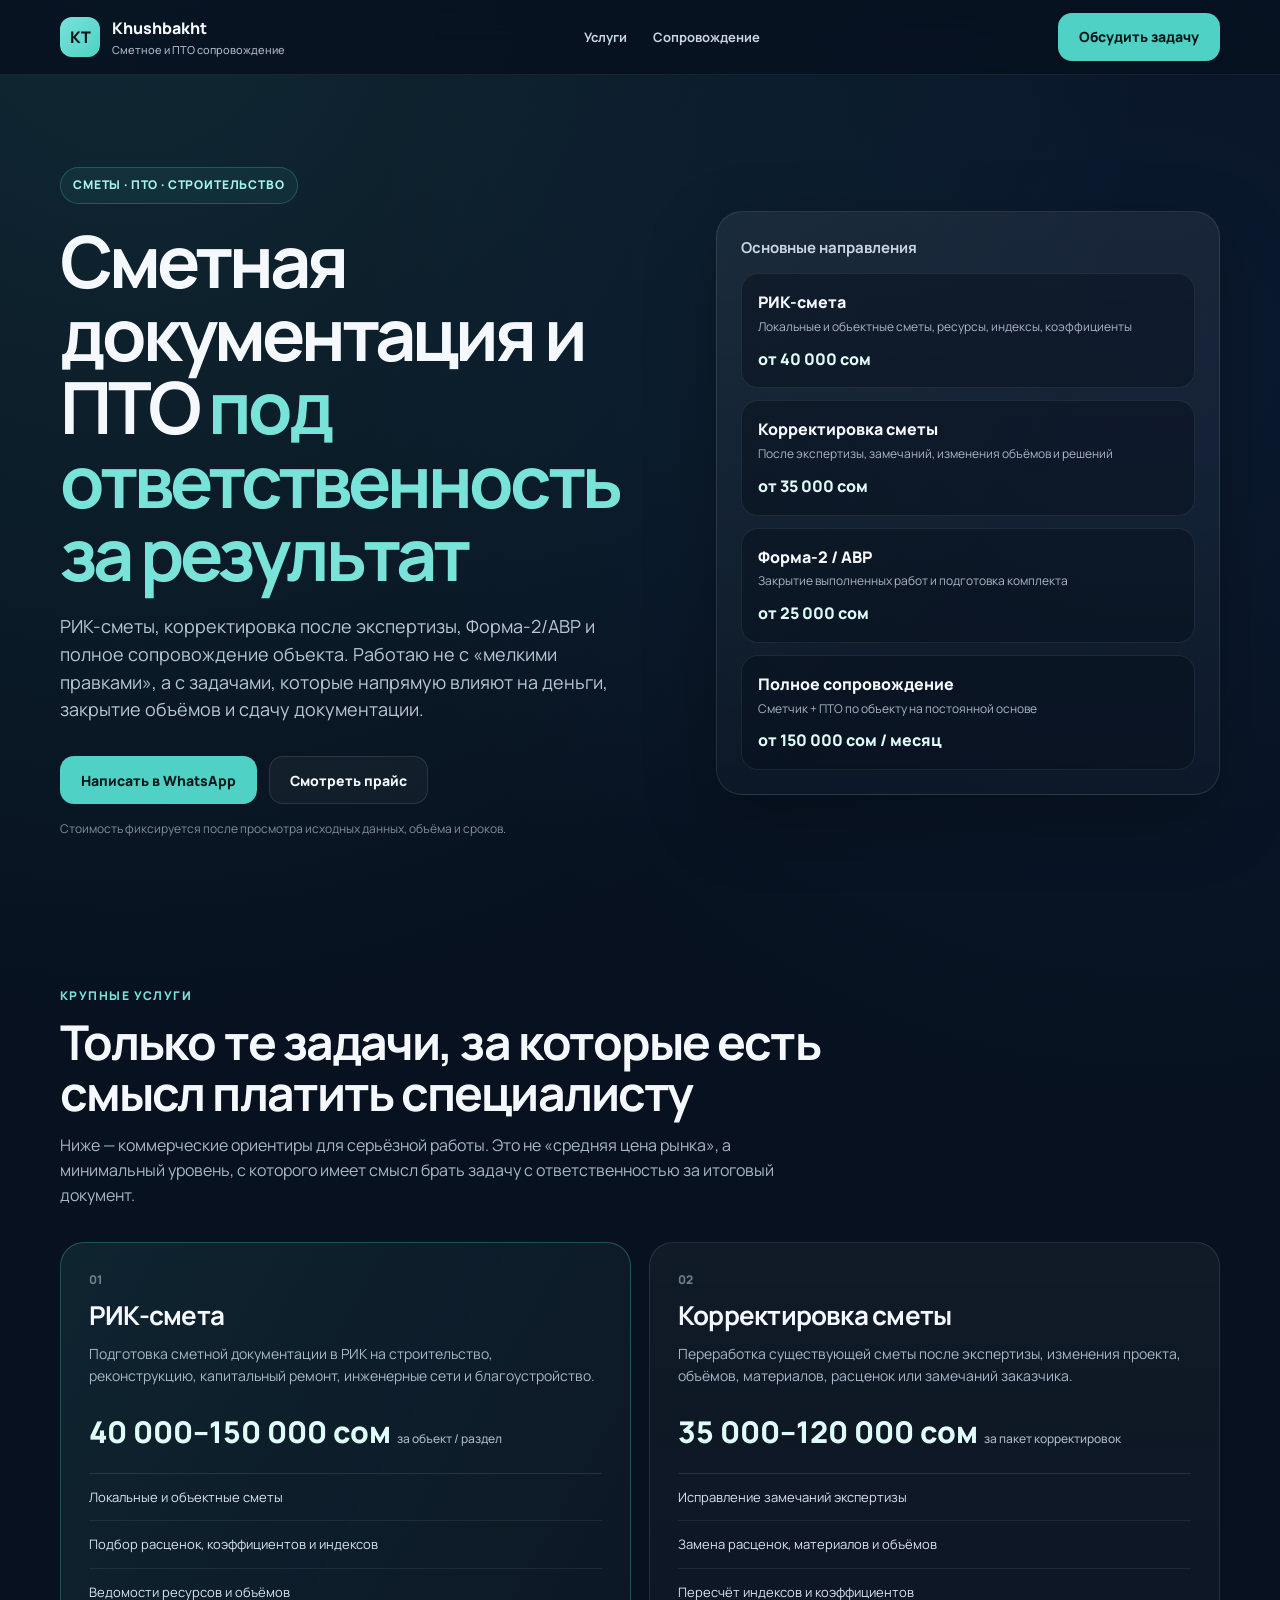
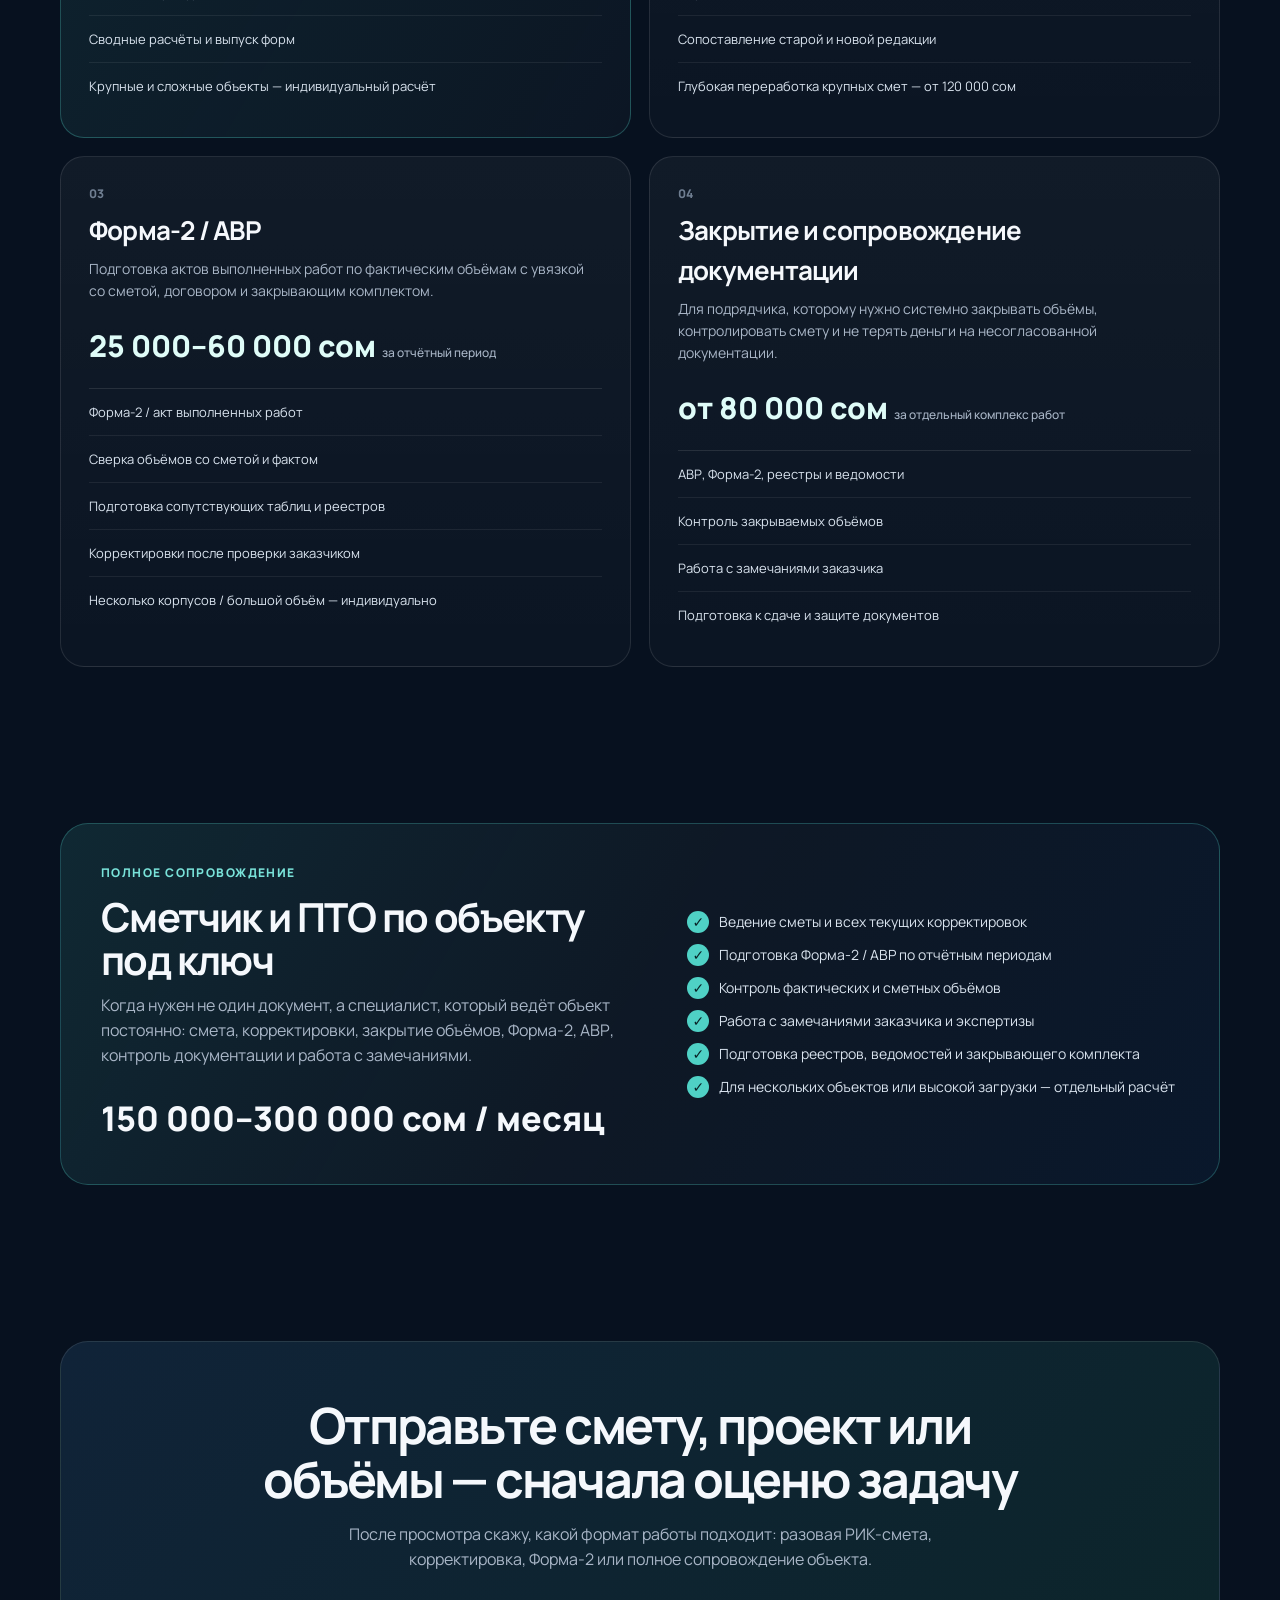
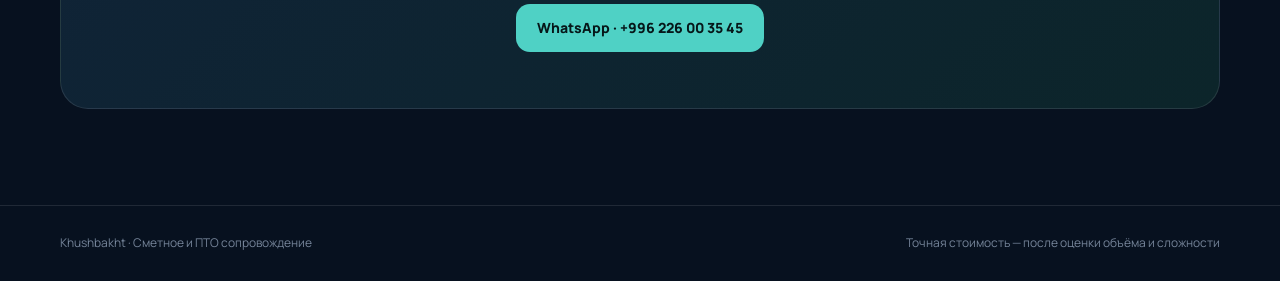
==== index.html @ 36d6209a "Refocus price list on major estimating services" ====
<!doctype html>
<html lang="ru">
<head>
  <meta charset="UTF-8">
  <meta name="viewport" content="width=device-width, initial-scale=1.0">
  <meta name="theme-color" content="#07111f">
  <meta name="description" content="Сметное и ПТО сопровождение: РИК-сметы, корректировка смет, Форма-2/АВР и полное сопровождение объектов.">
  <title>Khushbakht — сметное и ПТО сопровождение</title>
  <link rel="preconnect" href="https://fonts.googleapis.com">
  <link rel="preconnect" href="https://fonts.gstatic.com" crossorigin>
  <link href="https://fonts.googleapis.com/css2?family=Manrope:wght@400;500;600;700;800&display=swap" rel="stylesheet">
  <style>
    :root{--bg:#07111f;--surface:#0f1d2f;--line:rgba(255,255,255,.1);--text:#f5f8fc;--muted:#a9b6c7;--accent:#4fd1c5;--accent2:#79e2d9;--container:1160px}
    *{box-sizing:border-box;margin:0;padding:0}html{scroll-behavior:smooth}body{font-family:'Manrope',system-ui,sans-serif;background:radial-gradient(circle at 10% 0%,rgba(79,209,197,.12),transparent 28%),radial-gradient(circle at 90% 10%,rgba(59,130,246,.08),transparent 24%),var(--bg);color:var(--text);line-height:1.55}a{color:inherit;text-decoration:none}.container{width:min(calc(100% - 40px),var(--container));margin:auto}
    header{position:sticky;top:0;z-index:10;background:rgba(7,17,31,.82);backdrop-filter:blur(18px);border-bottom:1px solid rgba(255,255,255,.07)}nav{height:74px;display:flex;align-items:center;justify-content:space-between;gap:20px}.brand{display:flex;align-items:center;gap:12px;font-weight:800}.mark{width:40px;height:40px;border-radius:12px;display:grid;place-items:center;background:linear-gradient(135deg,var(--accent2),var(--accent));color:#061719;font-weight:800}.brand small{display:block;color:var(--muted);font-weight:500;font-size:11px}.links{display:flex;gap:26px;font-size:13px;color:#cbd5e1;font-weight:700}.btn{display:inline-flex;align-items:center;justify-content:center;min-height:48px;padding:0 20px;border-radius:14px;font-weight:800;font-size:14px;border:1px solid transparent;transition:.2s}.primary{background:var(--accent);color:#061719}.primary:hover{transform:translateY(-2px);background:var(--accent2)}.secondary{border-color:var(--line);background:rgba(255,255,255,.04)}
    .hero{padding:92px 0 70px}.hero-grid{display:grid;grid-template-columns:1.08fr .92fr;gap:64px;align-items:center}.eyebrow{display:inline-flex;padding:8px 12px;border-radius:999px;border:1px solid rgba(79,209,197,.25);background:rgba(79,209,197,.07);color:#a7f3ec;font-size:12px;font-weight:800;text-transform:uppercase;letter-spacing:.07em}.hero h1{font-size:clamp(43px,6vw,72px);line-height:1.02;letter-spacing:-.055em;margin:20px 0 22px}.hero h1 span{color:var(--accent2)}.hero p{font-size:18px;color:#b9c5d4;max-width:720px}.actions{display:flex;gap:12px;flex-wrap:wrap;margin-top:32px}.note{font-size:12px!important;color:#7f8ea1!important;margin-top:16px}.panel{padding:24px;border:1px solid var(--line);border-radius:26px;background:linear-gradient(180deg,rgba(255,255,255,.06),rgba(255,255,255,.02));box-shadow:0 24px 70px rgba(0,0,0,.26)}.panel h3{font-size:15px;color:#cbd5e1;margin-bottom:14px}.mini{display:grid;gap:12px}.mini-card{padding:16px;border-radius:17px;border:1px solid rgba(255,255,255,.08);background:rgba(5,13,24,.42)}.mini-title{font-weight:800}.mini-desc{font-size:12px;color:var(--muted);margin-top:3px}.mini-price{margin-top:10px;color:#dffcf8;font-weight:800}
    section{padding:78px 0}.kicker{color:var(--accent2);text-transform:uppercase;font-size:12px;font-weight:800;letter-spacing:.12em}.title{font-size:clamp(32px,4vw,48px);line-height:1.08;letter-spacing:-.04em;margin-top:10px;max-width:800px}.sub{color:var(--muted);max-width:760px;margin-top:14px}.grid{display:grid;grid-template-columns:repeat(2,1fr);gap:18px;margin-top:34px}.card{padding:28px;border:1px solid var(--line);border-radius:24px;background:linear-gradient(180deg,rgba(255,255,255,.045),rgba(255,255,255,.018))}.card .num{font-size:12px;color:#6f7e91;font-weight:800}.card h3{font-size:26px;letter-spacing:-.03em;margin-top:6px}.card>p{color:var(--muted);font-size:14px;margin-top:8px}.price{font-size:30px;font-weight:800;margin-top:22px;color:#dffcf8}.price small{font-size:12px;color:var(--muted);font-weight:500}.list{margin-top:18px;border-top:1px solid var(--line)}.row{padding:13px 0;border-bottom:1px solid rgba(255,255,255,.07);font-size:13px;color:#d9e3ee}.row:last-child{border-bottom:0}.highlight{border-color:rgba(79,209,197,.3);background:linear-gradient(120deg,rgba(79,209,197,.1),rgba(255,255,255,.025))}
    .support{padding:40px;border-radius:28px;border:1px solid rgba(79,209,197,.28);background:linear-gradient(120deg,rgba(79,209,197,.12),rgba(255,255,255,.03),rgba(59,130,246,.06));display:grid;grid-template-columns:1fr .9fr;gap:40px;align-items:center}.support h3{font-size:40px;line-height:1.08;letter-spacing:-.04em;margin:12px 0}.support p{color:var(--muted)}.support .big{font-size:34px;font-weight:800;margin-top:24px}.checks{display:grid;gap:11px}.check{display:flex;gap:10px;color:#d9e3ee;font-size:14px}.check b{color:#092326;background:var(--accent);width:22px;height:22px;border-radius:50%;display:grid;place-items:center;flex:0 0 22px}
    .cta{padding:78px 0 96px}.cta-box{text-align:center;padding:56px 28px;border-radius:28px;border:1px solid var(--line);background:linear-gradient(135deg,#102338,#0c252a)}.cta-box h2{font-size:clamp(34px,4vw,50px);line-height:1.08;letter-spacing:-.045em;max-width:820px;margin:auto}.cta-box p{color:var(--muted);max-width:640px;margin:16px auto 26px}.cta-box .actions{justify-content:center}footer{border-top:1px solid var(--line);padding:28px 0;color:#758499;font-size:12px}.footer{display:flex;justify-content:space-between;gap:20px}
    @media(max-width:900px){.links{display:none}.hero-grid,.support{grid-template-columns:1fr}.grid{grid-template-columns:1fr}.hero{padding-top:62px}}@media(max-width:640px){.container{width:min(calc(100% - 28px),var(--container))}.brand small{display:none}nav .btn{padding:0 13px;font-size:12px}.hero h1{font-size:42px}.hero p{font-size:16px}.actions .btn{width:100%}.card{padding:22px}.support{padding:26px 20px}.support h3{font-size:32px}.footer{flex-direction:column}}
  </style>
</head>
<body>
<header><div class="container"><nav><a class="brand" href="#top"><span class="mark">KT</span><span>Khushbakht<small>Сметное и ПТО сопровождение</small></span></a><div class="links"><a href="#services">Услуги</a><a href="#support">Сопровождение</a></div><a class="btn primary" href="https://wa.me/996226003545?text=Здравствуйте!%20Хочу%20обсудить%20сметную%20задачу." target="_blank">Обсудить задачу</a></nav></div></header>
<main id="top">
<section class="hero"><div class="container hero-grid"><div><span class="eyebrow">Сметы · ПТО · Строительство</span><h1>Сметная документация и ПТО <span>под ответственность за результат</span></h1><p>РИК-сметы, корректировка после экспертизы, Форма-2/АВР и полное сопровождение объекта. Работаю не с «мелкими правками», а с задачами, которые напрямую влияют на деньги, закрытие объёмов и сдачу документации.</p><div class="actions"><a class="btn primary" href="https://wa.me/996226003545?text=Здравствуйте!%20Хочу%20обсудить%20сметную%20задачу." target="_blank">Написать в WhatsApp</a><a class="btn secondary" href="#services">Смотреть прайс</a></div><p class="note">Стоимость фиксируется после просмотра исходных данных, объёма и сроков.</p></div><div class="panel"><h3>Основные направления</h3><div class="mini"><div class="mini-card"><div class="mini-title">РИК-смета</div><div class="mini-desc">Локальные и объектные сметы, ресурсы, индексы, коэффициенты</div><div class="mini-price">от 40 000 сом</div></div><div class="mini-card"><div class="mini-title">Корректировка сметы</div><div class="mini-desc">После экспертизы, замечаний, изменения объёмов и решений</div><div class="mini-price">от 35 000 сом</div></div><div class="mini-card"><div class="mini-title">Форма-2 / АВР</div><div class="mini-desc">Закрытие выполненных работ и подготовка комплекта</div><div class="mini-price">от 25 000 сом</div></div><div class="mini-card"><div class="mini-title">Полное сопровождение</div><div class="mini-desc">Сметчик + ПТО по объекту на постоянной основе</div><div class="mini-price">от 150 000 сом / месяц</div></div></div></div></div></section>
<section id="services"><div class="container"><div class="kicker">Крупные услуги</div><h2 class="title">Только те задачи, за которые есть смысл платить специалисту</h2><p class="sub">Ниже — коммерческие ориентиры для серьёзной работы. Это не «средняя цена рынка», а минимальный уровень, с которого имеет смысл брать задачу с ответственностью за итоговый документ.</p><div class="grid">
<article class="card highlight"><div class="num">01</div><h3>РИК-смета</h3><p>Подготовка сметной документации в РИК на строительство, реконструкцию, капитальный ремонт, инженерные сети и благоустройство.</p><div class="price">40 000–150 000 сом <small>за объект / раздел</small></div><div class="list"><div class="row">Локальные и объектные сметы</div><div class="row">Подбор расценок, коэффициентов и индексов</div><div class="row">Ведомости ресурсов и объёмов</div><div class="row">Сводные расчёты и выпуск форм</div><div class="row">Крупные и сложные объекты — индивидуальный расчёт</div></div></article>
<article class="card"><div class="num">02</div><h3>Корректировка сметы</h3><p>Переработка существующей сметы после экспертизы, изменения проекта, объёмов, материалов, расценок или замечаний заказчика.</p><div class="price">35 000–120 000 сом <small>за пакет корректировок</small></div><div class="list"><div class="row">Исправление замечаний экспертизы</div><div class="row">Замена расценок, материалов и объёмов</div><div class="row">Пересчёт индексов и коэффициентов</div><div class="row">Сопоставление старой и новой редакции</div><div class="row">Глубокая переработка крупных смет — от 120 000 сом</div></div></article>
<article class="card"><div class="num">03</div><h3>Форма-2 / АВР</h3><p>Подготовка актов выполненных работ по фактическим объёмам с увязкой со сметой, договором и закрывающим комплектом.</p><div class="price">25 000–60 000 сом <small>за отчётный период</small></div><div class="list"><div class="row">Форма-2 / акт выполненных работ</div><div class="row">Сверка объёмов со сметой и фактом</div><div class="row">Подготовка сопутствующих таблиц и реестров</div><div class="row">Корректировки после проверки заказчиком</div><div class="row">Несколько корпусов / большой объём — индивидуально</div></div></article>
<article class="card"><div class="num">04</div><h3>Закрытие и сопровождение документации</h3><p>Для подрядчика, которому нужно системно закрывать объёмы, контролировать смету и не терять деньги на несогласованной документации.</p><div class="price">от 80 000 сом <small>за отдельный комплекс работ</small></div><div class="list"><div class="row">АВР, Форма-2, реестры и ведомости</div><div class="row">Контроль закрываемых объёмов</div><div class="row">Работа с замечаниями заказчика</div><div class="row">Подготовка к сдаче и защите документов</div></div></article>
</div></div></section>
<section id="support"><div class="container"><div class="support"><div><div class="kicker">Полное сопровождение</div><h3>Сметчик и ПТО по объекту под ключ</h3><p>Когда нужен не один документ, а специалист, который ведёт объект постоянно: смета, корректировки, закрытие объёмов, Форма-2, АВР, контроль документации и работа с замечаниями.</p><div class="big">150 000–300 000 сом / месяц</div></div><div class="checks"><div class="check"><b>✓</b><span>Ведение сметы и всех текущих корректировок</span></div><div class="check"><b>✓</b><span>Подготовка Форма-2 / АВР по отчётным периодам</span></div><div class="check"><b>✓</b><span>Контроль фактических и сметных объёмов</span></div><div class="check"><b>✓</b><span>Работа с замечаниями заказчика и экспертизы</span></div><div class="check"><b>✓</b><span>Подготовка реестров, ведомостей и закрывающего комплекта</span></div><div class="check"><b>✓</b><span>Для нескольких объектов или высокой загрузки — отдельный расчёт</span></div></div></div></div></section>
<section class="cta"><div class="container"><div class="cta-box"><h2>Отправьте смету, проект или объёмы — сначала оценю задачу</h2><p>После просмотра скажу, какой формат работы подходит: разовая РИК-смета, корректировка, Форма-2 или полное сопровождение объекта.</p><div class="actions"><a class="btn primary" href="https://wa.me/996226003545?text=Здравствуйте!%20Хочу%20обсудить%20сметную%20задачу." target="_blank">WhatsApp · +996 226 00 35 45</a></div></div></div></section>
</main>
<footer><div class="container footer"><div>Khushbakht · Сметное и ПТО сопровождение</div><div>Точная стоимость — после оценки объёма и сложности</div></div></footer>
</body>
</html>
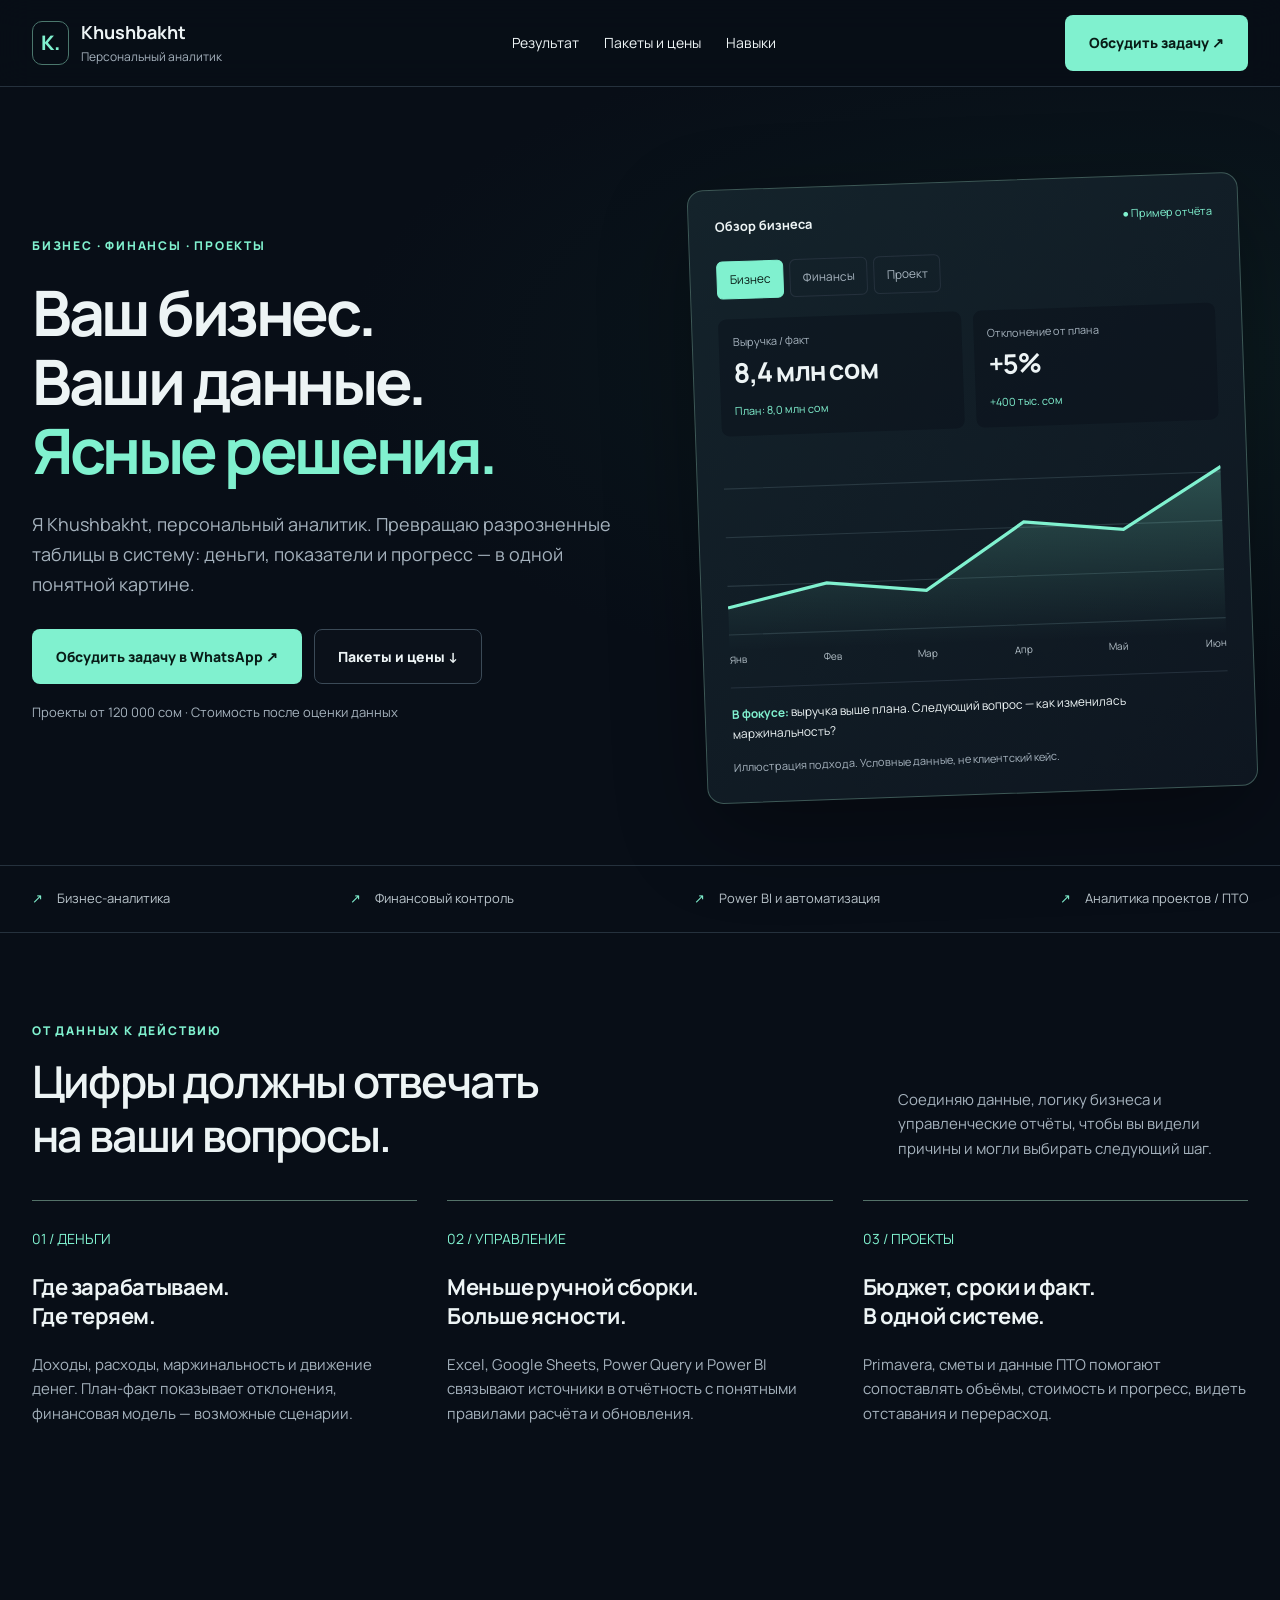
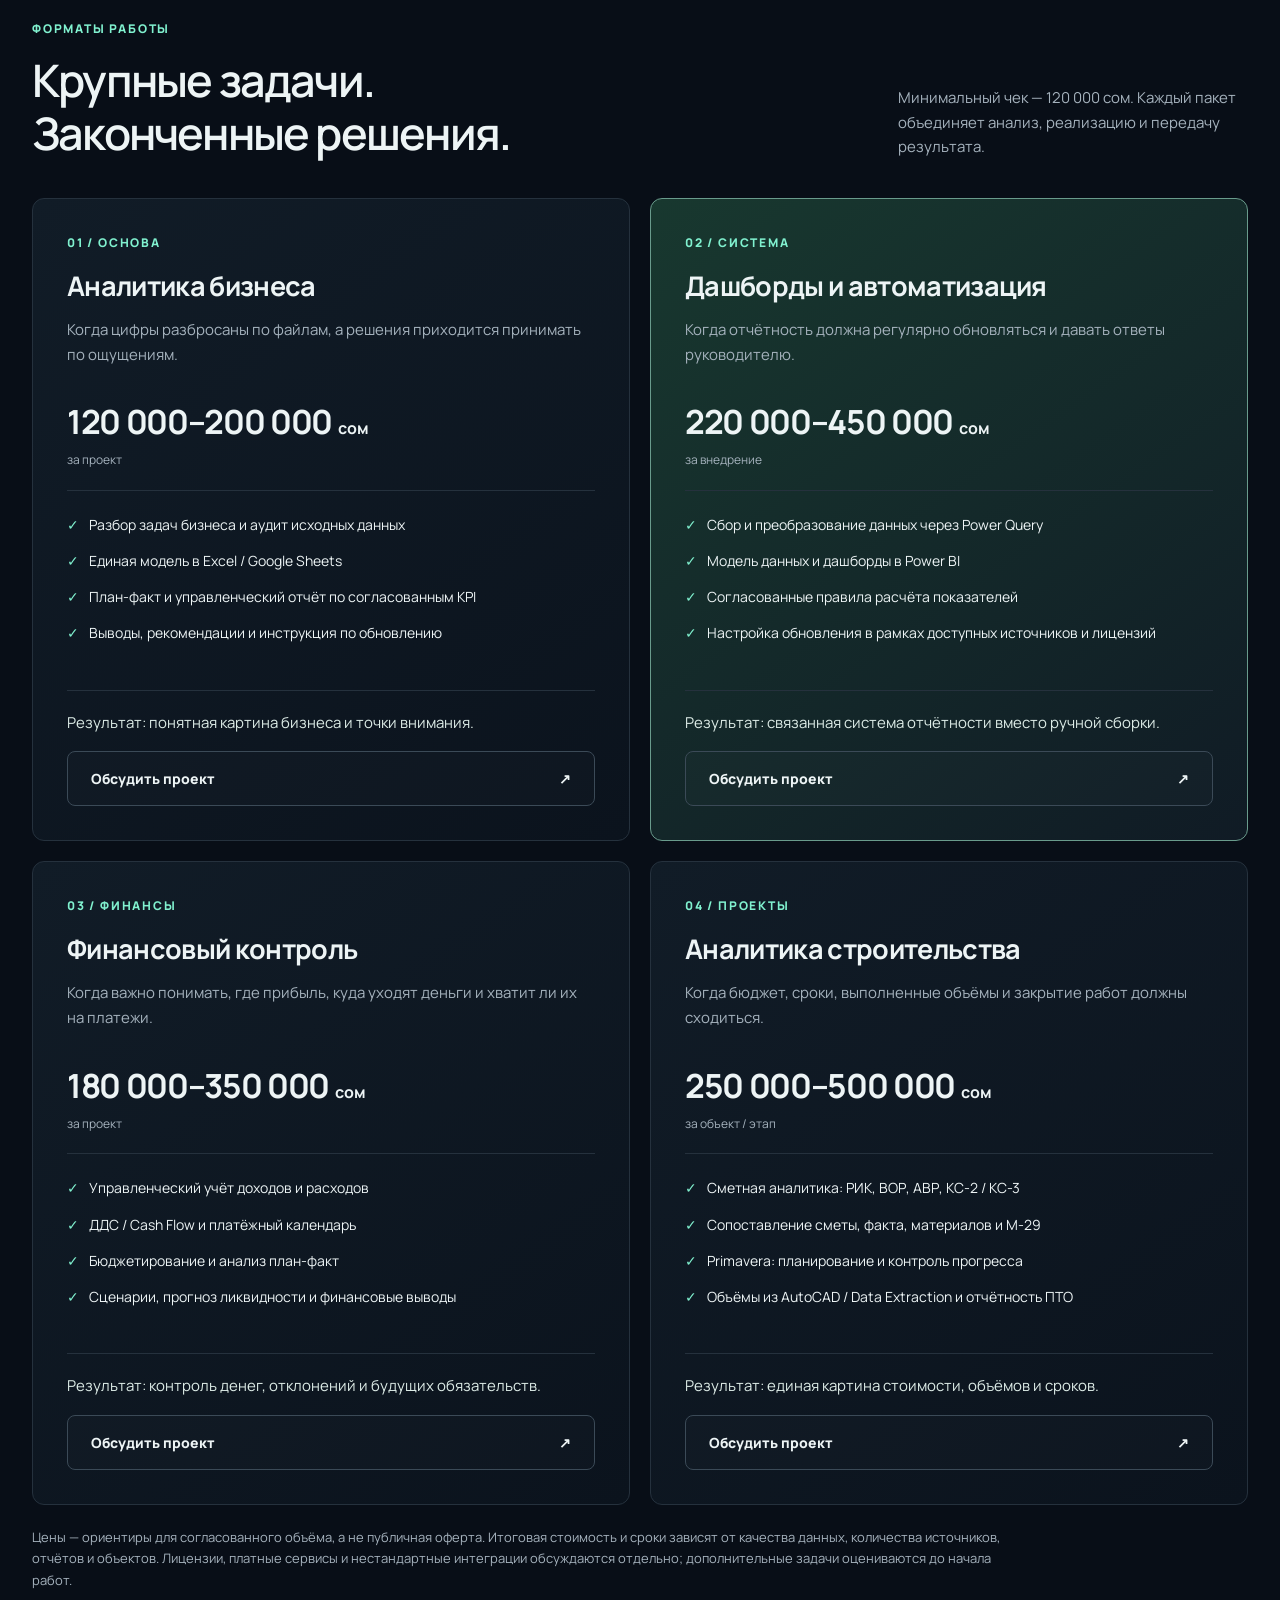
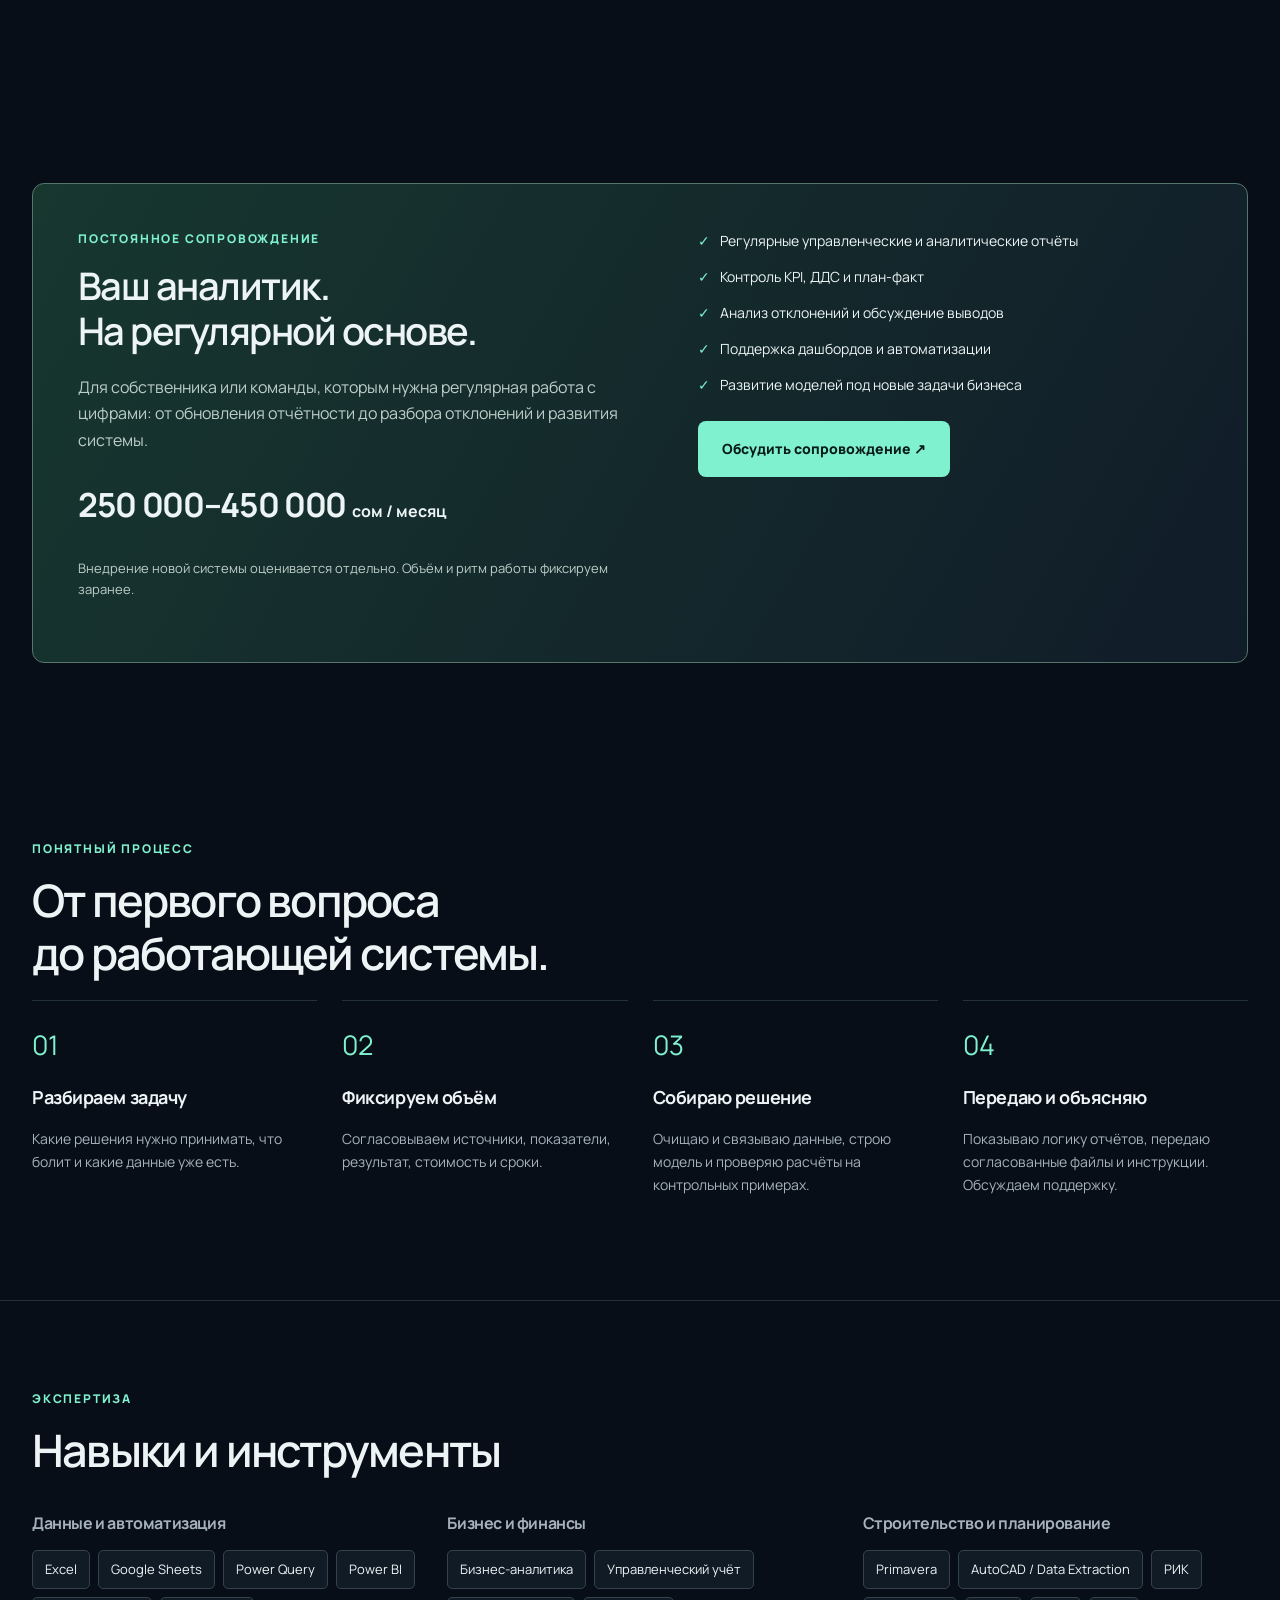
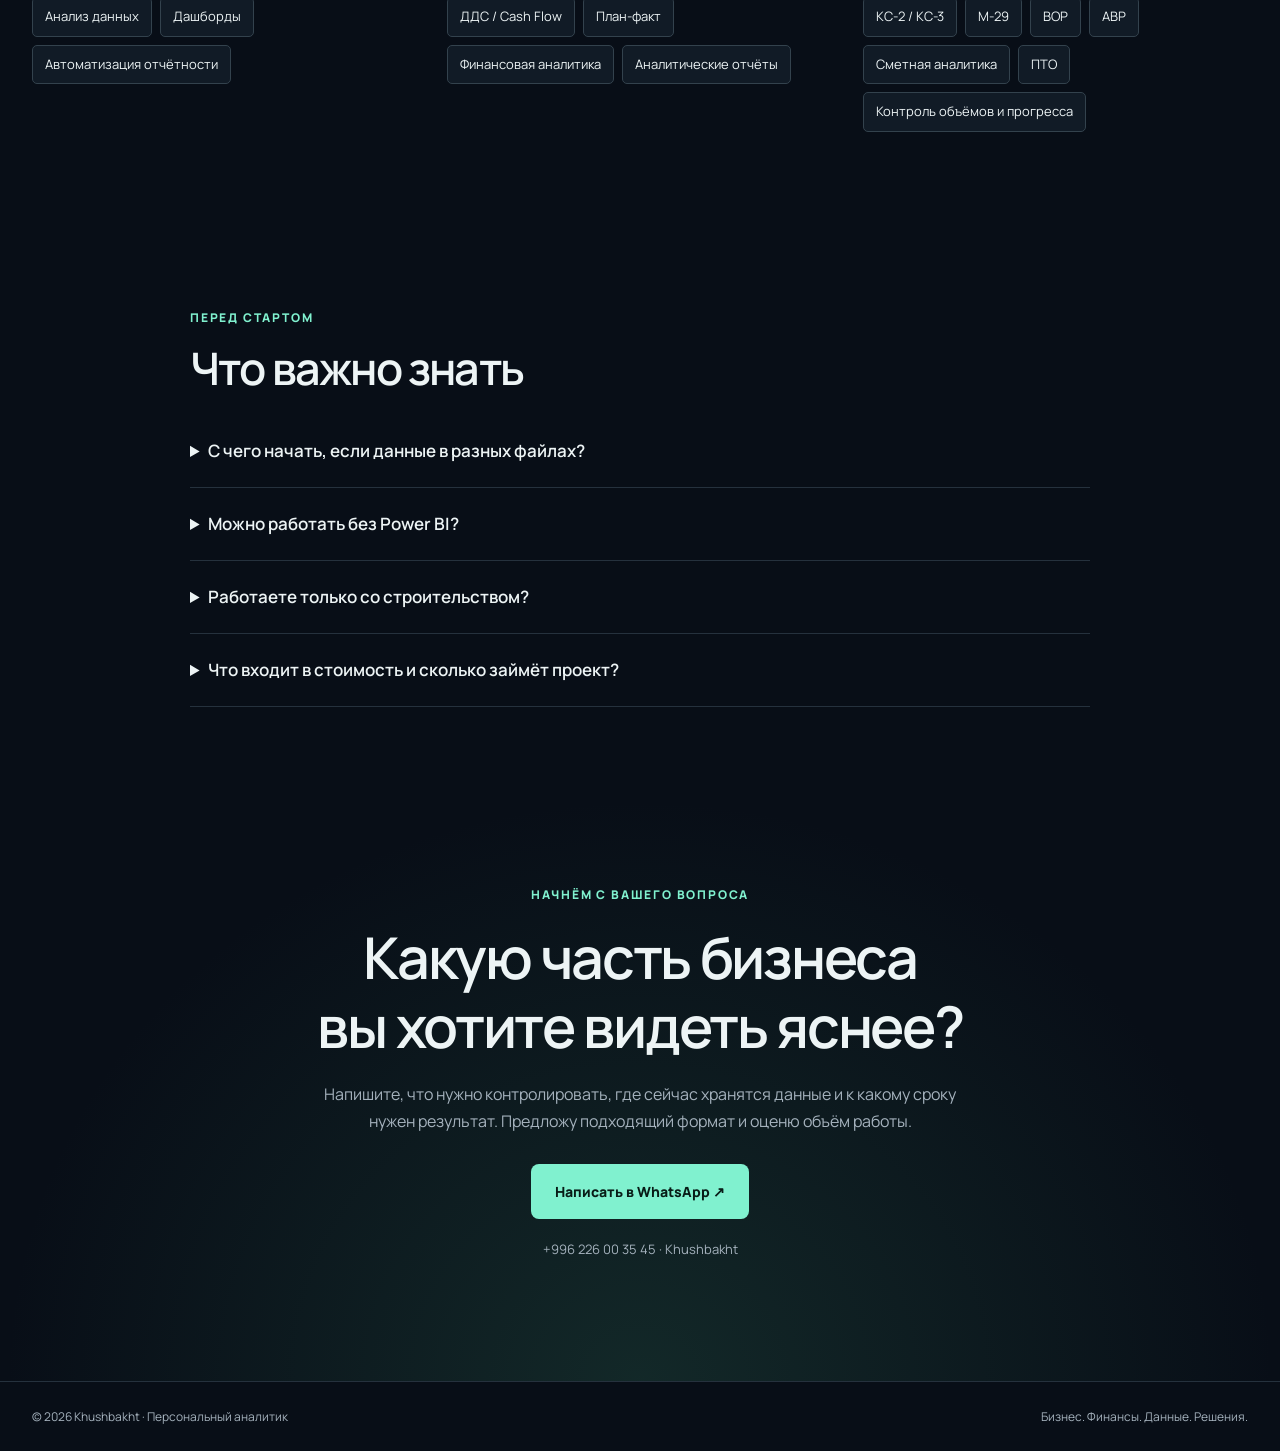
==== commit 6f3a1be4: "Reposition site as premium personal analytics services" ====
--- a/index.html
+++ b/index.html
@@ -1,38 +1,49 @@
 <!doctype html>
 <html lang="ru">
 <head>
-  <meta charset="UTF-8">
-  <meta name="viewport" content="width=device-width, initial-scale=1.0">
-  <meta name="theme-color" content="#07111f">
-  <meta name="description" content="Сметное и ПТО сопровождение: РИК-сметы, корректировка смет, Форма-2/АВР и полное сопровождение объектов.">
-  <title>Khushbakht — сметное и ПТО сопровождение</title>
-  <link rel="preconnect" href="https://fonts.googleapis.com">
-  <link rel="preconnect" href="https://fonts.gstatic.com" crossorigin>
-  <link href="https://fonts.googleapis.com/css2?family=Manrope:wght@400;500;600;700;800&display=swap" rel="stylesheet">
-  <style>
-    :root{--bg:#07111f;--surface:#0f1d2f;--line:rgba(255,255,255,.1);--text:#f5f8fc;--muted:#a9b6c7;--accent:#4fd1c5;--accent2:#79e2d9;--container:1160px}
-    *{box-sizing:border-box;margin:0;padding:0}html{scroll-behavior:smooth}body{font-family:'Manrope',system-ui,sans-serif;background:radial-gradient(circle at 10% 0%,rgba(79,209,197,.12),transparent 28%),radial-gradient(circle at 90% 10%,rgba(59,130,246,.08),transparent 24%),var(--bg);color:var(--text);line-height:1.55}a{color:inherit;text-decoration:none}.container{width:min(calc(100% - 40px),var(--container));margin:auto}
-    header{position:sticky;top:0;z-index:10;background:rgba(7,17,31,.82);backdrop-filter:blur(18px);border-bottom:1px solid rgba(255,255,255,.07)}nav{height:74px;display:flex;align-items:center;justify-content:space-between;gap:20px}.brand{display:flex;align-items:center;gap:12px;font-weight:800}.mark{width:40px;height:40px;border-radius:12px;display:grid;place-items:center;background:linear-gradient(135deg,var(--accent2),var(--accent));color:#061719;font-weight:800}.brand small{display:block;color:var(--muted);font-weight:500;font-size:11px}.links{display:flex;gap:26px;font-size:13px;color:#cbd5e1;font-weight:700}.btn{display:inline-flex;align-items:center;justify-content:center;min-height:48px;padding:0 20px;border-radius:14px;font-weight:800;font-size:14px;border:1px solid transparent;transition:.2s}.primary{background:var(--accent);color:#061719}.primary:hover{transform:translateY(-2px);background:var(--accent2)}.secondary{border-color:var(--line);background:rgba(255,255,255,.04)}
-    .hero{padding:92px 0 70px}.hero-grid{display:grid;grid-template-columns:1.08fr .92fr;gap:64px;align-items:center}.eyebrow{display:inline-flex;padding:8px 12px;border-radius:999px;border:1px solid rgba(79,209,197,.25);background:rgba(79,209,197,.07);color:#a7f3ec;font-size:12px;font-weight:800;text-transform:uppercase;letter-spacing:.07em}.hero h1{font-size:clamp(43px,6vw,72px);line-height:1.02;letter-spacing:-.055em;margin:20px 0 22px}.hero h1 span{color:var(--accent2)}.hero p{font-size:18px;color:#b9c5d4;max-width:720px}.actions{display:flex;gap:12px;flex-wrap:wrap;margin-top:32px}.note{font-size:12px!important;color:#7f8ea1!important;margin-top:16px}.panel{padding:24px;border:1px solid var(--line);border-radius:26px;background:linear-gradient(180deg,rgba(255,255,255,.06),rgba(255,255,255,.02));box-shadow:0 24px 70px rgba(0,0,0,.26)}.panel h3{font-size:15px;color:#cbd5e1;margin-bottom:14px}.mini{display:grid;gap:12px}.mini-card{padding:16px;border-radius:17px;border:1px solid rgba(255,255,255,.08);background:rgba(5,13,24,.42)}.mini-title{font-weight:800}.mini-desc{font-size:12px;color:var(--muted);margin-top:3px}.mini-price{margin-top:10px;color:#dffcf8;font-weight:800}
-    section{padding:78px 0}.kicker{color:var(--accent2);text-transform:uppercase;font-size:12px;font-weight:800;letter-spacing:.12em}.title{font-size:clamp(32px,4vw,48px);line-height:1.08;letter-spacing:-.04em;margin-top:10px;max-width:800px}.sub{color:var(--muted);max-width:760px;margin-top:14px}.grid{display:grid;grid-template-columns:repeat(2,1fr);gap:18px;margin-top:34px}.card{padding:28px;border:1px solid var(--line);border-radius:24px;background:linear-gradient(180deg,rgba(255,255,255,.045),rgba(255,255,255,.018))}.card .num{font-size:12px;color:#6f7e91;font-weight:800}.card h3{font-size:26px;letter-spacing:-.03em;margin-top:6px}.card>p{color:var(--muted);font-size:14px;margin-top:8px}.price{font-size:30px;font-weight:800;margin-top:22px;color:#dffcf8}.price small{font-size:12px;color:var(--muted);font-weight:500}.list{margin-top:18px;border-top:1px solid var(--line)}.row{padding:13px 0;border-bottom:1px solid rgba(255,255,255,.07);font-size:13px;color:#d9e3ee}.row:last-child{border-bottom:0}.highlight{border-color:rgba(79,209,197,.3);background:linear-gradient(120deg,rgba(79,209,197,.1),rgba(255,255,255,.025))}
-    .support{padding:40px;border-radius:28px;border:1px solid rgba(79,209,197,.28);background:linear-gradient(120deg,rgba(79,209,197,.12),rgba(255,255,255,.03),rgba(59,130,246,.06));display:grid;grid-template-columns:1fr .9fr;gap:40px;align-items:center}.support h3{font-size:40px;line-height:1.08;letter-spacing:-.04em;margin:12px 0}.support p{color:var(--muted)}.support .big{font-size:34px;font-weight:800;margin-top:24px}.checks{display:grid;gap:11px}.check{display:flex;gap:10px;color:#d9e3ee;font-size:14px}.check b{color:#092326;background:var(--accent);width:22px;height:22px;border-radius:50%;display:grid;place-items:center;flex:0 0 22px}
-    .cta{padding:78px 0 96px}.cta-box{text-align:center;padding:56px 28px;border-radius:28px;border:1px solid var(--line);background:linear-gradient(135deg,#102338,#0c252a)}.cta-box h2{font-size:clamp(34px,4vw,50px);line-height:1.08;letter-spacing:-.045em;max-width:820px;margin:auto}.cta-box p{color:var(--muted);max-width:640px;margin:16px auto 26px}.cta-box .actions{justify-content:center}footer{border-top:1px solid var(--line);padding:28px 0;color:#758499;font-size:12px}.footer{display:flex;justify-content:space-between;gap:20px}
-    @media(max-width:900px){.links{display:none}.hero-grid,.support{grid-template-columns:1fr}.grid{grid-template-columns:1fr}.hero{padding-top:62px}}@media(max-width:640px){.container{width:min(calc(100% - 28px),var(--container))}.brand small{display:none}nav .btn{padding:0 13px;font-size:12px}.hero h1{font-size:42px}.hero p{font-size:16px}.actions .btn{width:100%}.card{padding:22px}.support{padding:26px 20px}.support h3{font-size:32px}.footer{flex-direction:column}}
-  </style>
+<meta charset="utf-8"><meta name="viewport" content="width=device-width,initial-scale=1">
+<title>Khushbakht — персональный аналитик для бизнеса</title>
+<meta name="description" content="Бизнес-аналитика, Power BI, Excel, финансовый контроль и автоматизация отчётности. Персональный аналитик для бизнеса и строительных проектов. Проекты от 120 000 сом.">
+<meta name="theme-color" content="#080e17"><link rel="canonical" href="https://kushbakht.github.io/Price-list/">
+<meta property="og:type" content="website"><meta property="og:locale" content="ru_RU"><meta property="og:site_name" content="Khushbakht — персональный аналитик">
+<meta property="og:title" content="Khushbakht — персональный аналитик"><meta property="og:description" content="Бизнес, финансы и проекты — в понятных цифрах. Power BI, Excel, дашборды и автоматизация. Проекты от 120 000 сом.">
+<meta property="og:url" content="https://kushbakht.github.io/Price-list/"><meta property="og:image" content="https://kushbakht.github.io/Price-list/og-analyst.png"><meta property="og:image:type" content="image/png"><meta property="og:image:width" content="1734"><meta property="og:image:height" content="907"><meta property="og:image:alt" content="Khushbakht — персональный аналитик. Бизнес, финансы, данные.">
+<meta name="twitter:card" content="summary_large_image"><meta name="twitter:title" content="Khushbakht — персональный аналитик"><meta name="twitter:description" content="Бизнес-аналитика, финансовый контроль, Power BI и автоматизация отчётности. Проекты от 120 000 сом."><meta name="twitter:image" content="https://kushbakht.github.io/Price-list/og-analyst.png"><meta name="twitter:image:alt" content="Khushbakht — персональный аналитик">
+<link rel="icon" href="favicon.svg" type="image/svg+xml">
+<link rel="preconnect" href="https://fonts.googleapis.com"><link rel="preconnect" href="https://fonts.gstatic.com" crossorigin><link href="https://fonts.googleapis.com/css2?family=Manrope:wght@400;500;600;700;800&display=swap" rel="stylesheet">
+<style>
+:root{--bg:#080e17;--panel:#101a25;--text:#edf4f5;--muted:#a5b2bd;--mint:#80f1cf;--line:#25313d}
+*{box-sizing:border-box}html{scroll-behavior:smooth;scroll-padding-top:100px}body{margin:0;background:var(--bg);color:var(--text);font-family:Manrope,Arial,sans-serif;line-height:1.65}a{color:inherit;text-decoration:none}button{font:inherit}a,button{-webkit-tap-highlight-color:transparent}a:focus-visible,button:focus-visible,summary:focus-visible{outline:3px solid var(--mint);outline-offset:5px}::selection{background:var(--mint);color:var(--bg)}.wrap{width:min(1240px,calc(100% - 64px));margin:auto}.skip{position:fixed;top:-80px;left:20px;z-index:100;background:var(--mint);color:var(--bg);padding:12px}.skip:focus{top:12px}
+header{border-bottom:1px solid var(--line);background:#080e17ed;position:sticky;top:0;z-index:20;backdrop-filter:blur(16px)}nav{display:flex;align-items:center;justify-content:space-between;gap:24px;min-height:86px}.brand{display:flex;align-items:center;gap:12px;line-height:1.3}.mark{color:var(--mint);border:1px solid #4b776d;border-radius:10px;padding:8px;font-size:20px;font-weight:800}.brand strong{font-size:18px}.brand small{display:block;color:var(--muted);font-size:12px;margin-top:5px}.navlinks{display:flex;gap:25px;font-size:14px}.navlinks a:hover{color:var(--mint)}.button{display:inline-flex;align-items:center;justify-content:center;gap:24px;padding:15px 23px;min-height:52px;border:1px solid transparent;border-radius:8px;font-size:14px;font-weight:800;transition:background .2s,transform .2s}.button:hover{transform:translateY(-2px)}.solid{background:var(--mint);color:#081c17}.solid:hover{background:#adffe5}.outline{border-color:#3b4a57;background:#ffffff03}.outline:hover{background:#ffffff0b}.eyebrow{font-size:12px;font-weight:800;letter-spacing:.15em;color:var(--mint);text-transform:uppercase}.hero{padding:94px 0 70px;background:radial-gradient(ellipse at 90% 35%,#1643383d,transparent 50%)}.hero-grid{display:grid;grid-template-columns:1.1fr 1fr;gap:58px;align-items:center}h1{font-size:clamp(42px,4.9vw,68px);line-height:1.1;letter-spacing:-.055em;margin:22px 0 25px;font-weight:700}h1 em{font-style:normal;color:var(--mint)}.lead{color:var(--muted);font-size:18px;max-width:600px}.actions{display:flex;flex-wrap:wrap;gap:12px;margin-top:30px}.fine{font-size:13px;color:var(--muted)}.hero .fine{margin-top:18px}.dashboard{background:linear-gradient(145deg,#14232b,#0e1620);border:1px solid #3d5856;border-radius:16px;padding:26px;box-shadow:0 30px 90px #0005;transform:rotate(-2deg)}.dashhead{display:flex;justify-content:space-between;gap:10px;font-size:13px;align-items:center}.live{color:var(--mint);font-size:11px}.dash-tabs{display:flex;gap:6px;margin:24px 0 20px}.dash-tabs button{cursor:pointer;border:1px solid var(--line);background:transparent;color:var(--muted);border-radius:6px;padding:8px 12px;font-size:12px}.dash-tabs button[aria-pressed=true]{color:#092019;background:var(--mint);border-color:var(--mint)}.metrics{display:grid;grid-template-columns:1fr 1fr;gap:12px}.metric{background:#080e1766;padding:14px;border-radius:8px}.metric small{display:block;color:var(--muted);font-size:11px}.metric strong{display:block;font-size:27px;letter-spacing:-.04em}.metric span{font-size:11px;color:var(--mint)}.chart{width:100%;height:auto;margin:20px 0 0;display:block}.chart-labels{display:flex;justify-content:space-between;color:#b4c0c8;font-size:10px}.insight{border-top:1px solid var(--line);padding-top:16px;font-size:12px;margin-top:20px}.insight b{color:var(--mint)}.demo{font-size:11px;color:var(--muted);margin:14px 0 0}.strip{border-top:1px solid var(--line);border-bottom:1px solid var(--line);padding:22px 0}.strip .wrap{display:flex;justify-content:space-between;flex-wrap:wrap;gap:15px;color:#bbc6cd;font-size:13px}.strip span:before{content:'↗';color:var(--mint);margin-right:14px}section{padding:88px 0}h2{font-size:clamp(30px,3.5vw,46px);line-height:1.2;letter-spacing:-.04em;font-weight:600;margin:14px 0 20px}h3{line-height:1.3;letter-spacing:-.025em}p{margin:0 0 16px}.section-head{display:flex;justify-content:space-between;align-items:end;gap:40px;margin-bottom:38px}.section-head h2{max-width:650px;margin-bottom:0}.section-head>p{color:var(--muted);max-width:350px;font-size:15px;margin:0}.outcomes{display:grid;grid-template-columns:repeat(3,1fr);gap:30px}.outcome{border-top:1px solid #547269;padding-top:24px}.outcome .number{color:var(--mint);font-size:14px}.outcome h3{font-size:22px}.outcome p{color:var(--muted);font-size:15px}.packages{display:grid;grid-template-columns:1fr 1fr;gap:20px}.package{border:1px solid var(--line);border-radius:12px;padding:34px;background:linear-gradient(145deg,#111c27,#0b131d);display:flex;flex-direction:column}.package:nth-child(2){border-color:#699b8c;background:linear-gradient(145deg,#18382f,#101b25)}.package h3{font-size:27px;margin:15px 0}.package>p{color:var(--muted);font-size:15px}.price{font-size:clamp(25px,2.6vw,36px);font-weight:700;letter-spacing:-.04em;margin:12px 0 0}.price span{font-size:16px;letter-spacing:0}.unit{font-size:12px;color:var(--muted)}ul{list-style:none;padding:22px 0 12px;margin:20px 0;border-top:1px solid var(--line)}li{font-size:14px;margin:0 0 13px;padding-left:22px;position:relative}li:before{content:'✓';color:var(--mint);position:absolute;left:0}.package .result{color:#dcebe6;border-top:1px solid var(--line);padding-top:20px}.package .button{margin-top:auto;justify-content:space-between}.pricing-note{color:var(--muted);font-size:13px;margin-top:22px;max-width:1000px}.retainer{display:grid;grid-template-columns:1.1fr 1fr;gap:65px;padding:45px;border:1px solid #57766b;background:linear-gradient(120deg,#17372f,#111c29);border-radius:12px}.retainer h2{font-size:38px}.retainer p{color:#bdcec8}.retainer ul{border:0;margin:0;padding-top:0}.retainer .price{margin:25px 0}.steps{display:grid;grid-template-columns:repeat(4,1fr);gap:25px}.step{border-top:1px solid var(--line);padding-top:22px}.step span{font-size:27px;color:var(--mint)}.step h3{font-size:18px}.step p{font-size:14px;color:var(--muted)}.skills{border-top:1px solid var(--line)}.skillgrid{display:grid;grid-template-columns:repeat(3,1fr);gap:30px}.skillgrid h3{font-size:16px;color:var(--muted)}.tags{display:flex;flex-wrap:wrap;gap:8px}.tags span{font-size:13px;border:1px solid #33424d;background:#111b26;border-radius:5px;padding:8px 12px}.faq{max-width:900px;margin:auto}details{border-bottom:1px solid var(--line);padding:22px 0}summary{cursor:pointer;font-size:17px;font-weight:600}details p{color:var(--muted);margin:18px 0 0;font-size:15px}.contact{text-align:center;background:radial-gradient(ellipse at bottom,#285d4b55,transparent 70%);padding:90px 0 100px}.contact h2{font-size:clamp(36px,4.5vw,60px);max-width:850px;margin:18px auto}.contact p{max-width:650px;color:var(--muted);margin:20px auto}.contact .actions{justify-content:center}footer{border-top:1px solid var(--line);padding:25px 0}.footer{display:flex;justify-content:space-between;gap:20px;color:var(--muted);font-size:12px}
+@media(max-width:1000px){.navlinks{display:none}.hero-grid{gap:35px;grid-template-columns:1fr 1fr}.dashboard{padding:20px;transform:none}.wrap{width:calc(100% - 40px)}.retainer{gap:35px}.price{font-size:29px}}
+@media(max-width:760px){nav{min-height:76px;gap:10px}nav .button{padding:10px 12px;font-size:12px;min-height:44px}.brand small{font-size:10px}.brand strong{font-size:15px}.mark{font-size:17px}.hero{padding:55px 0}.hero-grid{grid-template-columns:1fr;gap:35px}h1{font-size:48px;max-width:620px}.dashboard{max-width:550px;width:100%;margin:auto}.section-head{display:block}.section-head>p{margin-top:20px;max-width:none}.outcomes,.skillgrid{grid-template-columns:1fr;gap:22px}.packages,.retainer{grid-template-columns:1fr}.package{padding:26px}.retainer{padding:28px}.steps{grid-template-columns:1fr 1fr}.retainer h2{font-size:32px}section{padding:58px 0}.strip .wrap{display:grid;grid-template-columns:1fr 1fr;font-size:12px}.footer{flex-direction:column}.contact{padding:60px 0}.price{font-size:30px}}
+@media(max-width:380px){.wrap{width:calc(100% - 28px)}h1{font-size:41px}.brand small{display:none}.actions .button{width:100%}.price{font-size:26px}.steps{grid-template-columns:1fr}}
+@media(prefers-reduced-motion:reduce){html{scroll-behavior:auto}*{transition:none!important}}
+</style>
 </head>
-<body>
-<header><div class="container"><nav><a class="brand" href="#top"><span class="mark">KT</span><span>Khushbakht<small>Сметное и ПТО сопровождение</small></span></a><div class="links"><a href="#services">Услуги</a><a href="#support">Сопровождение</a></div><a class="btn primary" href="https://wa.me/996226003545?text=Здравствуйте!%20Хочу%20обсудить%20сметную%20задачу." target="_blank">Обсудить задачу</a></nav></div></header>
-<main id="top">
-<section class="hero"><div class="container hero-grid"><div><span class="eyebrow">Сметы · ПТО · Строительство</span><h1>Сметная документация и ПТО <span>под ответственность за результат</span></h1><p>РИК-сметы, корректировка после экспертизы, Форма-2/АВР и полное сопровождение объекта. Работаю не с «мелкими правками», а с задачами, которые напрямую влияют на деньги, закрытие объёмов и сдачу документации.</p><div class="actions"><a class="btn primary" href="https://wa.me/996226003545?text=Здравствуйте!%20Хочу%20обсудить%20сметную%20задачу." target="_blank">Написать в WhatsApp</a><a class="btn secondary" href="#services">Смотреть прайс</a></div><p class="note">Стоимость фиксируется после просмотра исходных данных, объёма и сроков.</p></div><div class="panel"><h3>Основные направления</h3><div class="mini"><div class="mini-card"><div class="mini-title">РИК-смета</div><div class="mini-desc">Локальные и объектные сметы, ресурсы, индексы, коэффициенты</div><div class="mini-price">от 40 000 сом</div></div><div class="mini-card"><div class="mini-title">Корректировка сметы</div><div class="mini-desc">После экспертизы, замечаний, изменения объёмов и решений</div><div class="mini-price">от 35 000 сом</div></div><div class="mini-card"><div class="mini-title">Форма-2 / АВР</div><div class="mini-desc">Закрытие выполненных работ и подготовка комплекта</div><div class="mini-price">от 25 000 сом</div></div><div class="mini-card"><div class="mini-title">Полное сопровождение</div><div class="mini-desc">Сметчик + ПТО по объекту на постоянной основе</div><div class="mini-price">от 150 000 сом / месяц</div></div></div></div></div></section>
-<section id="services"><div class="container"><div class="kicker">Крупные услуги</div><h2 class="title">Только те задачи, за которые есть смысл платить специалисту</h2><p class="sub">Ниже — коммерческие ориентиры для серьёзной работы. Это не «средняя цена рынка», а минимальный уровень, с которого имеет смысл брать задачу с ответственностью за итоговый документ.</p><div class="grid">
-<article class="card highlight"><div class="num">01</div><h3>РИК-смета</h3><p>Подготовка сметной документации в РИК на строительство, реконструкцию, капитальный ремонт, инженерные сети и благоустройство.</p><div class="price">40 000–150 000 сом <small>за объект / раздел</small></div><div class="list"><div class="row">Локальные и объектные сметы</div><div class="row">Подбор расценок, коэффициентов и индексов</div><div class="row">Ведомости ресурсов и объёмов</div><div class="row">Сводные расчёты и выпуск форм</div><div class="row">Крупные и сложные объекты — индивидуальный расчёт</div></div></article>
-<article class="card"><div class="num">02</div><h3>Корректировка сметы</h3><p>Переработка существующей сметы после экспертизы, изменения проекта, объёмов, материалов, расценок или замечаний заказчика.</p><div class="price">35 000–120 000 сом <small>за пакет корректировок</small></div><div class="list"><div class="row">Исправление замечаний экспертизы</div><div class="row">Замена расценок, материалов и объёмов</div><div class="row">Пересчёт индексов и коэффициентов</div><div class="row">Сопоставление старой и новой редакции</div><div class="row">Глубокая переработка крупных смет — от 120 000 сом</div></div></article>
-<article class="card"><div class="num">03</div><h3>Форма-2 / АВР</h3><p>Подготовка актов выполненных работ по фактическим объёмам с увязкой со сметой, договором и закрывающим комплектом.</p><div class="price">25 000–60 000 сом <small>за отчётный период</small></div><div class="list"><div class="row">Форма-2 / акт выполненных работ</div><div class="row">Сверка объёмов со сметой и фактом</div><div class="row">Подготовка сопутствующих таблиц и реестров</div><div class="row">Корректировки после проверки заказчиком</div><div class="row">Несколько корпусов / большой объём — индивидуально</div></div></article>
-<article class="card"><div class="num">04</div><h3>Закрытие и сопровождение документации</h3><p>Для подрядчика, которому нужно системно закрывать объёмы, контролировать смету и не терять деньги на несогласованной документации.</p><div class="price">от 80 000 сом <small>за отдельный комплекс работ</small></div><div class="list"><div class="row">АВР, Форма-2, реестры и ведомости</div><div class="row">Контроль закрываемых объёмов</div><div class="row">Работа с замечаниями заказчика</div><div class="row">Подготовка к сдаче и защите документов</div></div></article>
-</div></div></section>
-<section id="support"><div class="container"><div class="support"><div><div class="kicker">Полное сопровождение</div><h3>Сметчик и ПТО по объекту под ключ</h3><p>Когда нужен не один документ, а специалист, который ведёт объект постоянно: смета, корректировки, закрытие объёмов, Форма-2, АВР, контроль документации и работа с замечаниями.</p><div class="big">150 000–300 000 сом / месяц</div></div><div class="checks"><div class="check"><b>✓</b><span>Ведение сметы и всех текущих корректировок</span></div><div class="check"><b>✓</b><span>Подготовка Форма-2 / АВР по отчётным периодам</span></div><div class="check"><b>✓</b><span>Контроль фактических и сметных объёмов</span></div><div class="check"><b>✓</b><span>Работа с замечаниями заказчика и экспертизы</span></div><div class="check"><b>✓</b><span>Подготовка реестров, ведомостей и закрывающего комплекта</span></div><div class="check"><b>✓</b><span>Для нескольких объектов или высокой загрузки — отдельный расчёт</span></div></div></div></div></section>
-<section class="cta"><div class="container"><div class="cta-box"><h2>Отправьте смету, проект или объёмы — сначала оценю задачу</h2><p>После просмотра скажу, какой формат работы подходит: разовая РИК-смета, корректировка, Форма-2 или полное сопровождение объекта.</p><div class="actions"><a class="btn primary" href="https://wa.me/996226003545?text=Здравствуйте!%20Хочу%20обсудить%20сметную%20задачу." target="_blank">WhatsApp · +996 226 00 35 45</a></div></div></div></section>
-</main>
-<footer><div class="container footer"><div>Khushbakht · Сметное и ПТО сопровождение</div><div>Точная стоимость — после оценки объёма и сложности</div></div></footer>
-</body>
-</html>+<body><a class="skip" href="#main">Перейти к содержимому</a>
+<header><nav class="wrap" aria-label="Основная навигация"><a class="brand" href="#main"><span class="mark">K.</span><span><strong>Khushbakht</strong><small>Персональный аналитик</small></span></a><div class="navlinks"><a href="#solutions">Результат</a><a href="#services">Пакеты и цены</a><a href="#skills">Навыки</a></div><a class="button solid" href="https://wa.me/996226003545?text=%D0%97%D0%B4%D1%80%D0%B0%D0%B2%D1%81%D1%82%D0%B2%D1%83%D0%B9%D1%82%D0%B5%2C%20Khushbakht!%20%D0%A5%D0%BE%D1%87%D1%83%20%D0%BE%D0%B1%D1%81%D1%83%D0%B4%D0%B8%D1%82%D1%8C%20%D0%B0%D0%BD%D0%B0%D0%BB%D0%B8%D1%82%D0%B8%D0%BA%D1%83%20%D0%B4%D0%BB%D1%8F%20%D0%B1%D0%B8%D0%B7%D0%BD%D0%B5%D1%81%D0%B0." target="_blank" rel="noopener noreferrer">Обсудить задачу ↗</a></nav></header>
+<main id="main">
+<section class="hero"><div class="wrap hero-grid"><div><div class="eyebrow">Бизнес · Финансы · Проекты</div><h1>Ваш бизнес.<br>Ваши данные.<br><em>Ясные решения.</em></h1><p class="lead">Я Khushbakht, персональный аналитик. Превращаю разрозненные таблицы в систему: деньги, показатели и прогресс — в одной понятной картине.</p><div class="actions"><a class="button solid" href="https://wa.me/996226003545?text=%D0%97%D0%B4%D1%80%D0%B0%D0%B2%D1%81%D1%82%D0%B2%D1%83%D0%B9%D1%82%D0%B5%2C%20Khushbakht!%20%D0%A5%D0%BE%D1%87%D1%83%20%D0%BE%D0%B1%D1%81%D1%83%D0%B4%D0%B8%D1%82%D1%8C%20%D0%B0%D0%BD%D0%B0%D0%BB%D0%B8%D1%82%D0%B8%D0%BA%D1%83%20%D0%B4%D0%BB%D1%8F%20%D0%B1%D0%B8%D0%B7%D0%BD%D0%B5%D1%81%D0%B0." target="_blank" rel="noopener noreferrer">Обсудить задачу в WhatsApp ↗</a><a class="button outline" href="#services">Пакеты и цены ↓</a></div><p class="fine">Проекты от 120 000 сом · Стоимость после оценки данных</p></div>
+<div class="dashboard" aria-label="Демонстрационный управленческий дашборд"><div class="dashhead"><strong>Обзор бизнеса</strong><span class="live">● Пример отчёта</span></div><div class="dash-tabs" role="group" aria-label="Направление демонстрации"><button type="button" aria-pressed="true" data-view="business">Бизнес</button><button type="button" aria-pressed="false" data-view="finance">Финансы</button><button type="button" aria-pressed="false" data-view="project">Проект</button></div><div id="dash-content" aria-live="polite"><div class="metrics"><div class="metric"><small id="label1">Выручка / факт</small><strong id="value1">8,4 млн сом</strong><span id="detail1">План: 8,0 млн сом</span></div><div class="metric"><small id="label2">Отклонение от плана</small><strong id="value2">+5%</strong><span id="detail2">+400 тыс. сом</span></div></div><svg class="chart" viewBox="0 0 460 180" role="img" aria-labelledby="chart-title"><title id="chart-title">Демонстрационная динамика выручки за шесть месяцев</title><defs><linearGradient id="fill" x1="0" y1="0" x2="0" y2="1"><stop stop-color="#80f1cf" stop-opacity=".25"/><stop offset="1" stop-color="#80f1cf" stop-opacity="0"/></linearGradient></defs><g stroke="#293942" stroke-width="1"><path d="M0 30H460M0 75H460M0 120H460M0 165H460"/></g><path id="area" d="M0 140 L92 120 L184 130 L276 70 L368 80 L460 25 L460 180 L0 180Z" fill="url(#fill)"/><path id="line" d="M0 140 L92 120 L184 130 L276 70 L368 80 L460 25" fill="none" stroke="#80f1cf" stroke-width="3"/></svg><div class="chart-labels"><span>Янв</span><span>Фев</span><span>Мар</span><span>Апр</span><span>Май</span><span>Июн</span></div><div class="insight"><b>В фокусе: </b><span id="insight">выручка выше плана. Следующий вопрос — как изменилась маржинальность?</span></div></div><p class="demo">Иллюстрация подхода. Условные данные, не клиентский кейс.</p></div></div></section>
+<div class="strip"><div class="wrap"><span>Бизнес-аналитика</span><span>Финансовый контроль</span><span>Power BI и автоматизация</span><span>Аналитика проектов / ПТО</span></div></div>
+<section id="solutions"><div class="wrap"><div class="section-head"><div><div class="eyebrow">От данных к действию</div><h2>Цифры должны отвечать<br>на ваши вопросы.</h2></div><p>Соединяю данные, логику бизнеса и управленческие отчёты, чтобы вы видели причины и могли выбирать следующий шаг.</p></div><div class="outcomes"><article class="outcome"><span class="number">01 / ДЕНЬГИ</span><h3>Где зарабатываем.<br>Где теряем.</h3><p>Доходы, расходы, маржинальность и движение денег. План-факт показывает отклонения, финансовая модель — возможные сценарии.</p></article><article class="outcome"><span class="number">02 / УПРАВЛЕНИЕ</span><h3>Меньше ручной сборки.<br>Больше ясности.</h3><p>Excel, Google Sheets, Power Query и Power BI связывают источники в отчётность с понятными правилами расчёта и обновления.</p></article><article class="outcome"><span class="number">03 / ПРОЕКТЫ</span><h3>Бюджет, сроки и факт.<br>В одной системе.</h3><p>Primavera, сметы и данные ПТО помогают сопоставлять объёмы, стоимость и прогресс, видеть отставания и перерасход.</p></article></div></div></section>
+<section id="services"><div class="wrap"><div class="section-head"><div><div class="eyebrow">Форматы работы</div><h2>Крупные задачи.<br>Законченные решения.</h2></div><p>Минимальный чек — 120 000 сом. Каждый пакет объединяет анализ, реализацию и передачу результата.</p></div><div class="packages"><article class="package"><div class="eyebrow">01 / ОСНОВА</div><h3>Аналитика бизнеса</h3><p>Когда цифры разбросаны по файлам, а решения приходится принимать по ощущениям.</p><div class="price">120 000–200 000 <span>сом</span></div><div class="unit">за проект</div><ul><li>Разбор задач бизнеса и аудит исходных данных</li><li>Единая модель в Excel / Google Sheets</li><li>План-факт и управленческий отчёт по согласованным KPI</li><li>Выводы, рекомендации и инструкция по обновлению</li></ul><p class="result">Результат: понятная картина бизнеса и точки внимания.</p><a class="button outline" href="https://wa.me/996226003545?text=%D0%97%D0%B4%D1%80%D0%B0%D0%B2%D1%81%D1%82%D0%B2%D1%83%D0%B9%D1%82%D0%B5%2C%20Khushbakht!%20%D0%98%D0%BD%D1%82%D0%B5%D1%80%D0%B5%D1%81%D1%83%D0%B5%D1%82%20%D0%BF%D0%B0%D0%BA%D0%B5%D1%82%20%C2%AB%D0%90%D0%BD%D0%B0%D0%BB%D0%B8%D1%82%D0%B8%D0%BA%D0%B0%20%D0%B1%D0%B8%D0%B7%D0%BD%D0%B5%D1%81%D0%B0%C2%BB.%20%D0%A5%D0%BE%D1%87%D1%83%20%D0%BE%D0%B1%D1%81%D1%83%D0%B4%D0%B8%D1%82%D1%8C%20%D0%BE%D0%B1%D1%8A%D1%91%D0%BC%20%D0%B8%20%D1%81%D1%82%D0%BE%D0%B8%D0%BC%D0%BE%D1%81%D1%82%D1%8C." target="_blank" rel="noopener noreferrer">Обсудить проект <span>↗</span></a></article><article class="package"><div class="eyebrow">02 / СИСТЕМА</div><h3>Дашборды и автоматизация</h3><p>Когда отчётность должна регулярно обновляться и давать ответы руководителю.</p><div class="price">220 000–450 000 <span>сом</span></div><div class="unit">за внедрение</div><ul><li>Сбор и преобразование данных через Power Query</li><li>Модель данных и дашборды в Power BI</li><li>Согласованные правила расчёта показателей</li><li>Настройка обновления в рамках доступных источников и лицензий</li></ul><p class="result">Результат: связанная система отчётности вместо ручной сборки.</p><a class="button outline" href="https://wa.me/996226003545?text=%D0%97%D0%B4%D1%80%D0%B0%D0%B2%D1%81%D1%82%D0%B2%D1%83%D0%B9%D1%82%D0%B5%2C%20Khushbakht!%20%D0%98%D0%BD%D1%82%D0%B5%D1%80%D0%B5%D1%81%D1%83%D0%B5%D1%82%20%D0%BF%D0%B0%D0%BA%D0%B5%D1%82%20%C2%AB%D0%94%D0%B0%D1%88%D0%B1%D0%BE%D1%80%D0%B4%D1%8B%20%D0%B8%20%D0%B0%D0%B2%D1%82%D0%BE%D0%BC%D0%B0%D1%82%D0%B8%D0%B7%D0%B0%D1%86%D0%B8%D1%8F%C2%BB.%20%D0%A5%D0%BE%D1%87%D1%83%20%D0%BE%D0%B1%D1%81%D1%83%D0%B4%D0%B8%D1%82%D1%8C%20%D0%BE%D0%B1%D1%8A%D1%91%D0%BC%20%D0%B8%20%D1%81%D1%82%D0%BE%D0%B8%D0%BC%D0%BE%D1%81%D1%82%D1%8C." target="_blank" rel="noopener noreferrer">Обсудить проект <span>↗</span></a></article><article class="package"><div class="eyebrow">03 / ФИНАНСЫ</div><h3>Финансовый контроль</h3><p>Когда важно понимать, где прибыль, куда уходят деньги и хватит ли их на платежи.</p><div class="price">180 000–350 000 <span>сом</span></div><div class="unit">за проект</div><ul><li>Управленческий учёт доходов и расходов</li><li>ДДС / Cash Flow и платёжный календарь</li><li>Бюджетирование и анализ план-факт</li><li>Сценарии, прогноз ликвидности и финансовые выводы</li></ul><p class="result">Результат: контроль денег, отклонений и будущих обязательств.</p><a class="button outline" href="https://wa.me/996226003545?text=%D0%97%D0%B4%D1%80%D0%B0%D0%B2%D1%81%D1%82%D0%B2%D1%83%D0%B9%D1%82%D0%B5%2C%20Khushbakht!%20%D0%98%D0%BD%D1%82%D0%B5%D1%80%D0%B5%D1%81%D1%83%D0%B5%D1%82%20%D0%BF%D0%B0%D0%BA%D0%B5%D1%82%20%C2%AB%D0%A4%D0%B8%D0%BD%D0%B0%D0%BD%D1%81%D0%BE%D0%B2%D1%8B%D0%B9%20%D0%BA%D0%BE%D0%BD%D1%82%D1%80%D0%BE%D0%BB%D1%8C%C2%BB.%20%D0%A5%D0%BE%D1%87%D1%83%20%D0%BE%D0%B1%D1%81%D1%83%D0%B4%D0%B8%D1%82%D1%8C%20%D0%BE%D0%B1%D1%8A%D1%91%D0%BC%20%D0%B8%20%D1%81%D1%82%D0%BE%D0%B8%D0%BC%D0%BE%D1%81%D1%82%D1%8C." target="_blank" rel="noopener noreferrer">Обсудить проект <span>↗</span></a></article><article class="package"><div class="eyebrow">04 / ПРОЕКТЫ</div><h3>Аналитика строительства</h3><p>Когда бюджет, сроки, выполненные объёмы и закрытие работ должны сходиться.</p><div class="price">250 000–500 000 <span>сом</span></div><div class="unit">за объект / этап</div><ul><li>Сметная аналитика: РИК, ВОР, АВР, КС-2 / КС-3</li><li>Сопоставление сметы, факта, материалов и М-29</li><li>Primavera: планирование и контроль прогресса</li><li>Объёмы из AutoCAD / Data Extraction и отчётность ПТО</li></ul><p class="result">Результат: единая картина стоимости, объёмов и сроков.</p><a class="button outline" href="https://wa.me/996226003545?text=%D0%97%D0%B4%D1%80%D0%B0%D0%B2%D1%81%D1%82%D0%B2%D1%83%D0%B9%D1%82%D0%B5%2C%20Khushbakht!%20%D0%98%D0%BD%D1%82%D0%B5%D1%80%D0%B5%D1%81%D1%83%D0%B5%D1%82%20%D0%BF%D0%B0%D0%BA%D0%B5%D1%82%20%C2%AB%D0%90%D0%BD%D0%B0%D0%BB%D0%B8%D1%82%D0%B8%D0%BA%D0%B0%20%D1%81%D1%82%D1%80%D0%BE%D0%B8%D1%82%D0%B5%D0%BB%D1%8C%D1%81%D1%82%D0%B2%D0%B0%C2%BB.%20%D0%A5%D0%BE%D1%87%D1%83%20%D0%BE%D0%B1%D1%81%D1%83%D0%B4%D0%B8%D1%82%D1%8C%20%D0%BE%D0%B1%D1%8A%D1%91%D0%BC%20%D0%B8%20%D1%81%D1%82%D0%BE%D0%B8%D0%BC%D0%BE%D1%81%D1%82%D1%8C." target="_blank" rel="noopener noreferrer">Обсудить проект <span>↗</span></a></article></div><p class="pricing-note">Цены — ориентиры для согласованного объёма, а не публичная оферта. Итоговая стоимость и сроки зависят от качества данных, количества источников, отчётов и объектов. Лицензии, платные сервисы и нестандартные интеграции обсуждаются отдельно; дополнительные задачи оцениваются до начала работ.</p></div></section>
+<section id="support"><div class="wrap retainer"><div><div class="eyebrow">Постоянное сопровождение</div><h2>Ваш аналитик.<br>На регулярной основе.</h2><p>Для собственника или команды, которым нужна регулярная работа с цифрами: от обновления отчётности до разбора отклонений и развития системы.</p><div class="price">250 000–450 000 <span>сом / месяц</span></div><p class="fine">Внедрение новой системы оценивается отдельно. Объём и ритм работы фиксируем заранее.</p></div><div><ul><li>Регулярные управленческие и аналитические отчёты</li><li>Контроль KPI, ДДС и план-факт</li><li>Анализ отклонений и обсуждение выводов</li><li>Поддержка дашбордов и автоматизации</li><li>Развитие моделей под новые задачи бизнеса</li></ul><a class="button solid" href="https://wa.me/996226003545?text=%D0%97%D0%B4%D1%80%D0%B0%D0%B2%D1%81%D1%82%D0%B2%D1%83%D0%B9%D1%82%D0%B5%2C%20Khushbakht!%20%D0%A5%D0%BE%D1%87%D1%83%20%D0%BE%D0%B1%D1%81%D1%83%D0%B4%D0%B8%D1%82%D1%8C%20%D0%BF%D0%BE%D1%81%D1%82%D0%BE%D1%8F%D0%BD%D0%BD%D0%BE%D0%B5%20%D0%B0%D0%BD%D0%B0%D0%BB%D0%B8%D1%82%D0%B8%D1%87%D0%B5%D1%81%D0%BA%D0%BE%D0%B5%20%D1%81%D0%BE%D0%BF%D1%80%D0%BE%D0%B2%D0%BE%D0%B6%D0%B4%D0%B5%D0%BD%D0%B8%D0%B5." target="_blank" rel="noopener noreferrer">Обсудить сопровождение ↗</a></div></div></section>
+<section><div class="wrap"><div class="eyebrow">Понятный процесс</div><h2>От первого вопроса<br>до работающей системы.</h2><div class="steps"><article class="step"><span>01</span><h3>Разбираем задачу</h3><p>Какие решения нужно принимать, что болит и какие данные уже есть.</p></article><article class="step"><span>02</span><h3>Фиксируем объём</h3><p>Согласовываем источники, показатели, результат, стоимость и сроки.</p></article><article class="step"><span>03</span><h3>Собираю решение</h3><p>Очищаю и связываю данные, строю модель и проверяю расчёты на контрольных примерах.</p></article><article class="step"><span>04</span><h3>Передаю и объясняю</h3><p>Показываю логику отчётов, передаю согласованные файлы и инструкции. Обсуждаем поддержку.</p></article></div></div></section>
+<section class="skills" id="skills"><div class="wrap"><div class="eyebrow">Экспертиза</div><h2>Навыки и инструменты</h2><div class="skillgrid"><div><h3>Данные и автоматизация</h3><div class="tags"><span>Excel</span><span>Google Sheets</span><span>Power Query</span><span>Power BI</span><span>Анализ данных</span><span>Дашборды</span><span>Автоматизация отчётности</span></div></div><div><h3>Бизнес и финансы</h3><div class="tags"><span>Бизнес-аналитика</span><span>Управленческий учёт</span><span>ДДС / Cash Flow</span><span>План-факт</span><span>Финансовая аналитика</span><span>Аналитические отчёты</span></div></div><div><h3>Строительство и планирование</h3><div class="tags"><span>Primavera</span><span>AutoCAD / Data Extraction</span><span>РИК</span><span>КС-2 / КС-3</span><span>М-29</span><span>ВОР</span><span>АВР</span><span>Сметная аналитика</span><span>ПТО</span><span>Контроль объёмов и прогресса</span></div></div></div></div></section>
+<section><div class="wrap faq"><div class="eyebrow">Перед стартом</div><h2>Что важно знать</h2><details><summary>С чего начать, если данные в разных файлах?</summary><p>Опишите задачу и перечень источников: таблицы, выгрузки, учётные системы. Для первичной оценки достаточно обезличенного примера. После просмотра определим, что можно собрать и какие данные потребуется подготовить.</p></details><details><summary>Можно работать без Power BI?</summary><p>Да. Если задача решается в Excel или Google Sheets, система может оставаться в них. Инструменты выбираем под объём данных, пользователей и требования к обновлению.</p></details><details><summary>Работаете только со строительством?</summary><p>Нет. Основное направление — аналитика бизнеса, финансов и данных. Строительные проекты и ПТО — отдельная специализация, где полезно знание смет, объёмов и календарного планирования.</p></details><details><summary>Что входит в стоимость и сколько займёт проект?</summary><p>До начала работ фиксируем состав результата, источники, показатели, этапы, сроки и порядок правок. Диапазоны на сайте помогают выбрать масштаб решения; точную оценку даю после разбора задачи и данных.</p></details></div></section>
+<section class="contact" id="contact"><div class="wrap"><div class="eyebrow">Начнём с вашего вопроса</div><h2>Какую часть бизнеса<br>вы хотите видеть яснее?</h2><p>Напишите, что нужно контролировать, где сейчас хранятся данные и к какому сроку нужен результат. Предложу подходящий формат и оценю объём работы.</p><div class="actions"><a class="button solid" href="https://wa.me/996226003545?text=%D0%97%D0%B4%D1%80%D0%B0%D0%B2%D1%81%D1%82%D0%B2%D1%83%D0%B9%D1%82%D0%B5%2C%20Khushbakht!%20%D0%A5%D0%BE%D1%87%D1%83%20%D0%BE%D0%B1%D1%81%D1%83%D0%B4%D0%B8%D1%82%D1%8C%20%D0%B0%D0%BD%D0%B0%D0%BB%D0%B8%D1%82%D0%B8%D0%BA%D1%83%20%D0%B4%D0%BB%D1%8F%20%D0%B1%D0%B8%D0%B7%D0%BD%D0%B5%D1%81%D0%B0." target="_blank" rel="noopener noreferrer">Написать в WhatsApp ↗</a></div><p class="fine">+996 226 00 35 45 · Khushbakht</p></div></section>
+</main><footer><div class="wrap footer"><span>© 2026 Khushbakht · Персональный аналитик</span><span>Бизнес. Финансы. Данные. Решения.</span></div></footer>
+<script>
+const views={
+business:{labels:['Выручка / факт','Отклонение от плана'],values:['8,4 млн сом','+5%'],details:['План: 8,0 млн сом','+400 тыс. сом'],insight:'выручка выше плана. Следующий вопрос — как изменилась маржинальность?',path:'M0 140 L92 120 L184 130 L276 70 L368 80 L460 25',title:'Демонстрационная динамика выручки за шесть месяцев'},
+finance:{labels:['Остаток денег','Чистый поток / июнь'],values:['2,1 млн сом','−300 тыс. сом'],details:['На конец июня','Поступления минус выплаты'],insight:'поток за месяц отрицательный. Проверяем будущие платежи и запас ликвидности.',path:'M0 100 L92 80 L184 45 L276 65 L368 30 L460 60',title:'Демонстрационная динамика остатка денег за шесть месяцев'},
+project:{labels:['Прогресс / факт','Отклонение'],values:['68%','−7 п. п.'],details:['План: 75%','Факт ниже плана'],insight:'объём выполненных работ отстаёт от плана. Проверяем критические работы и ресурсы.',path:'M0 160 L92 140 L184 120 L276 90 L368 75 L460 55',title:'Демонстрационный накопленный прогресс за шесть месяцев'}
+};
+document.querySelectorAll('[data-view]').forEach(button=>button.addEventListener('click',()=>{
+const v=views[button.dataset.view];document.querySelectorAll('[data-view]').forEach(b=>b.setAttribute('aria-pressed',String(b===button)));
+for(let i=0;i<2;i++){document.getElementById('label'+(i+1)).textContent=v.labels[i];document.getElementById('value'+(i+1)).textContent=v.values[i];document.getElementById('detail'+(i+1)).textContent=v.details[i]}
+document.getElementById('insight').textContent=v.insight;document.getElementById('line').setAttribute('d',v.path);document.getElementById('area').setAttribute('d',v.path+' L460 180 L0 180Z');document.getElementById('chart-title').textContent=v.title;
+}));
+</script></body></html>
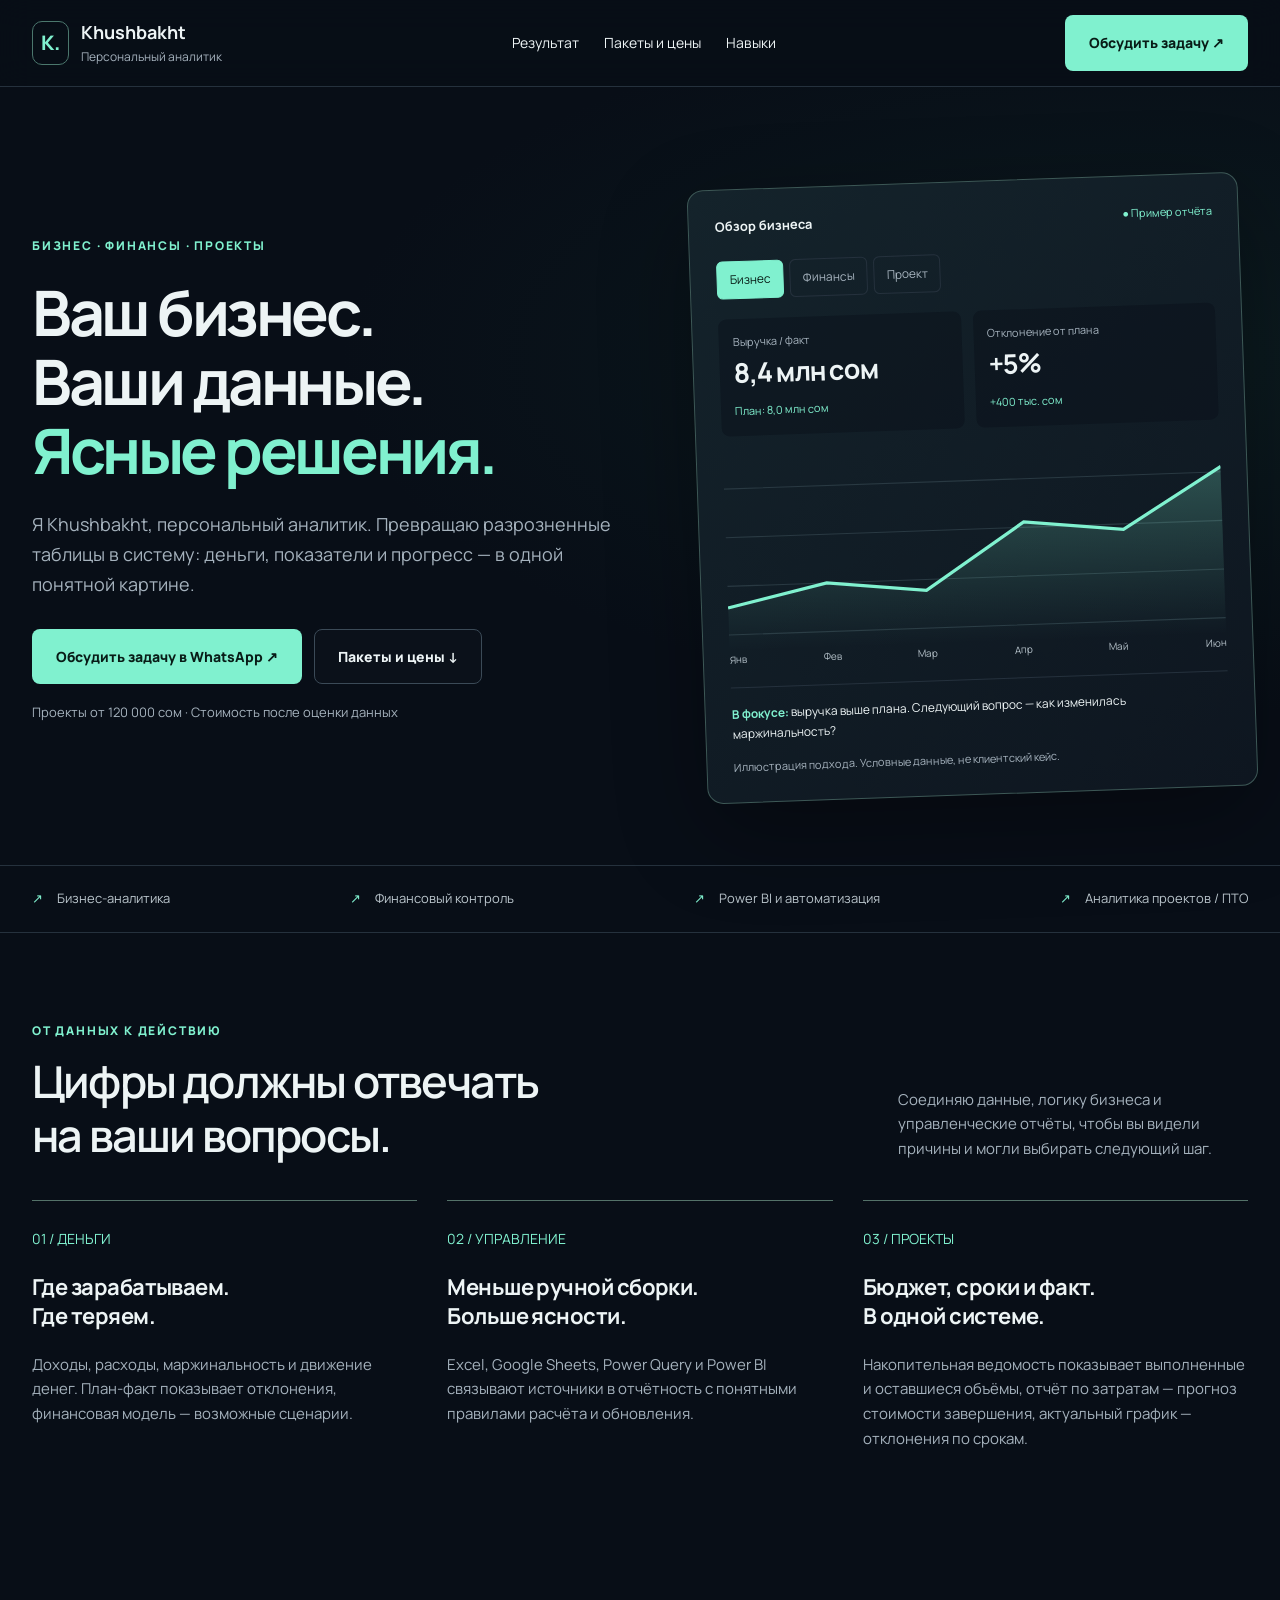
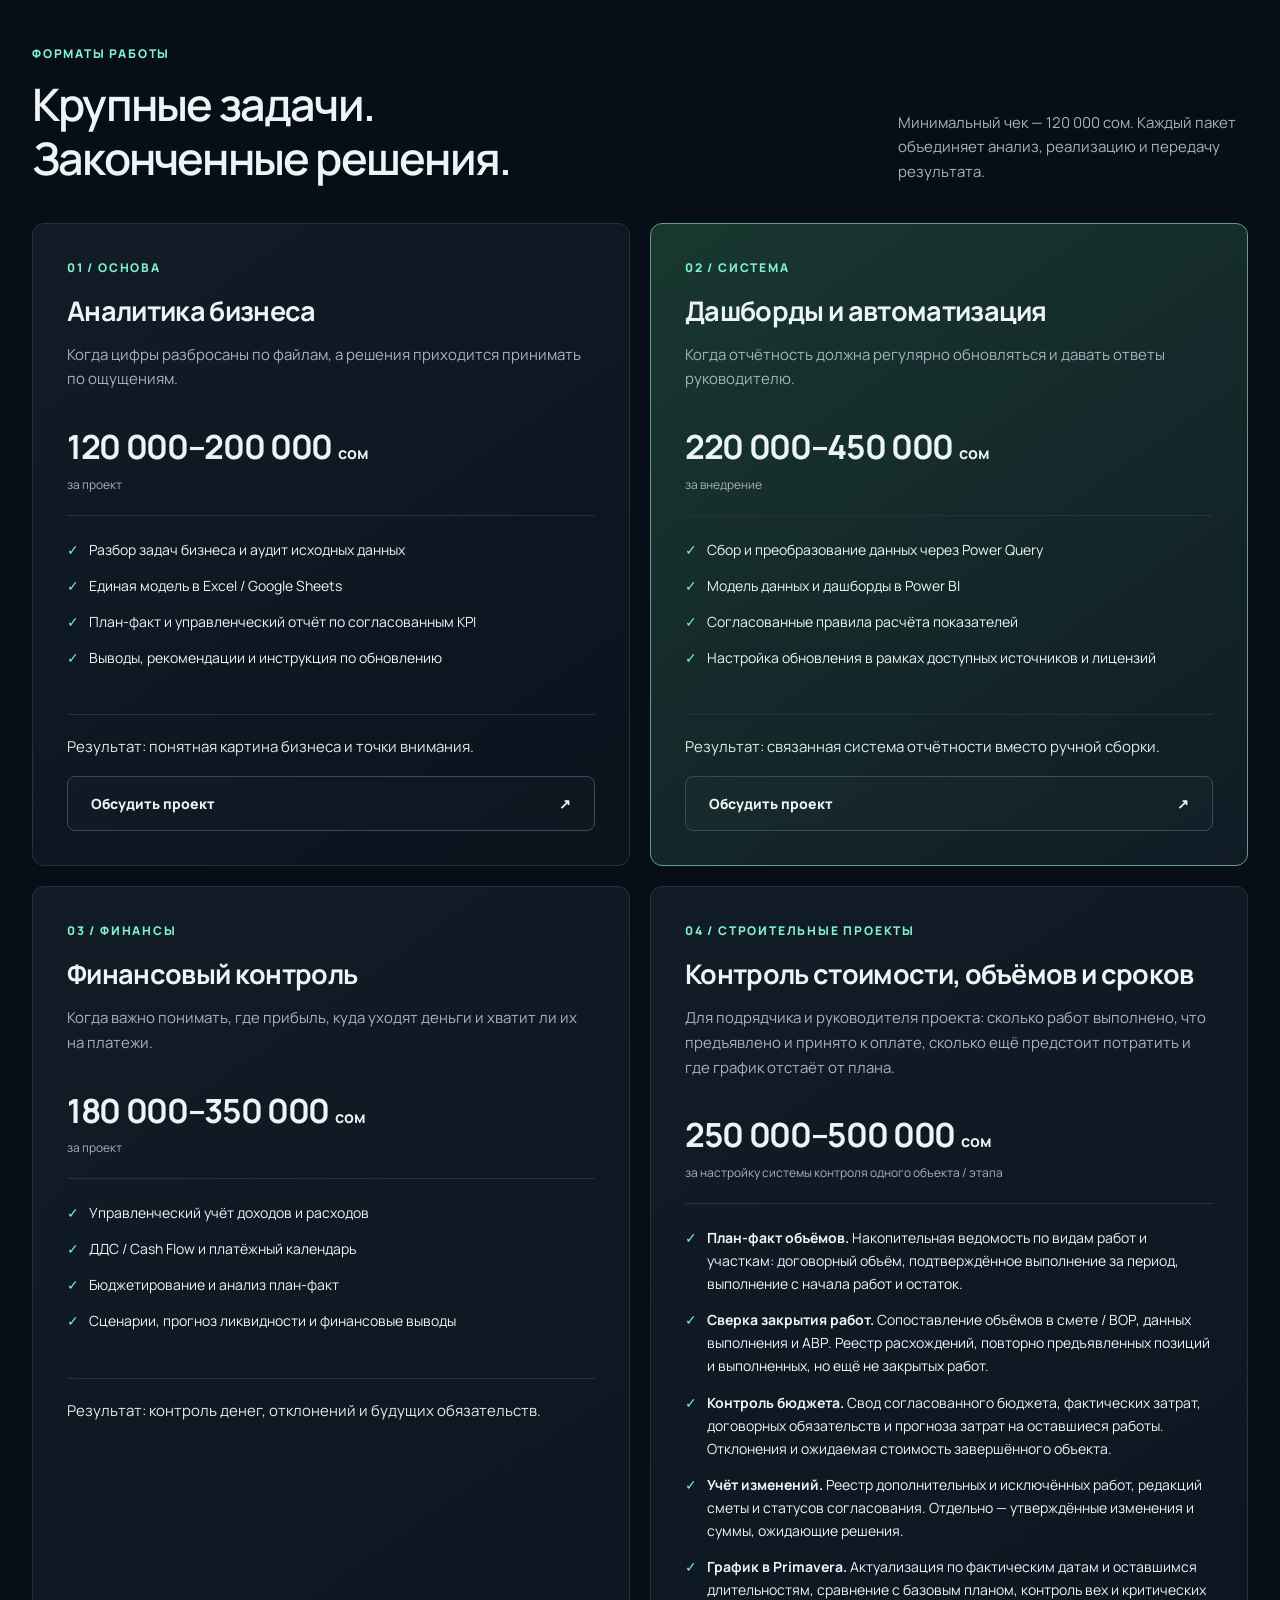
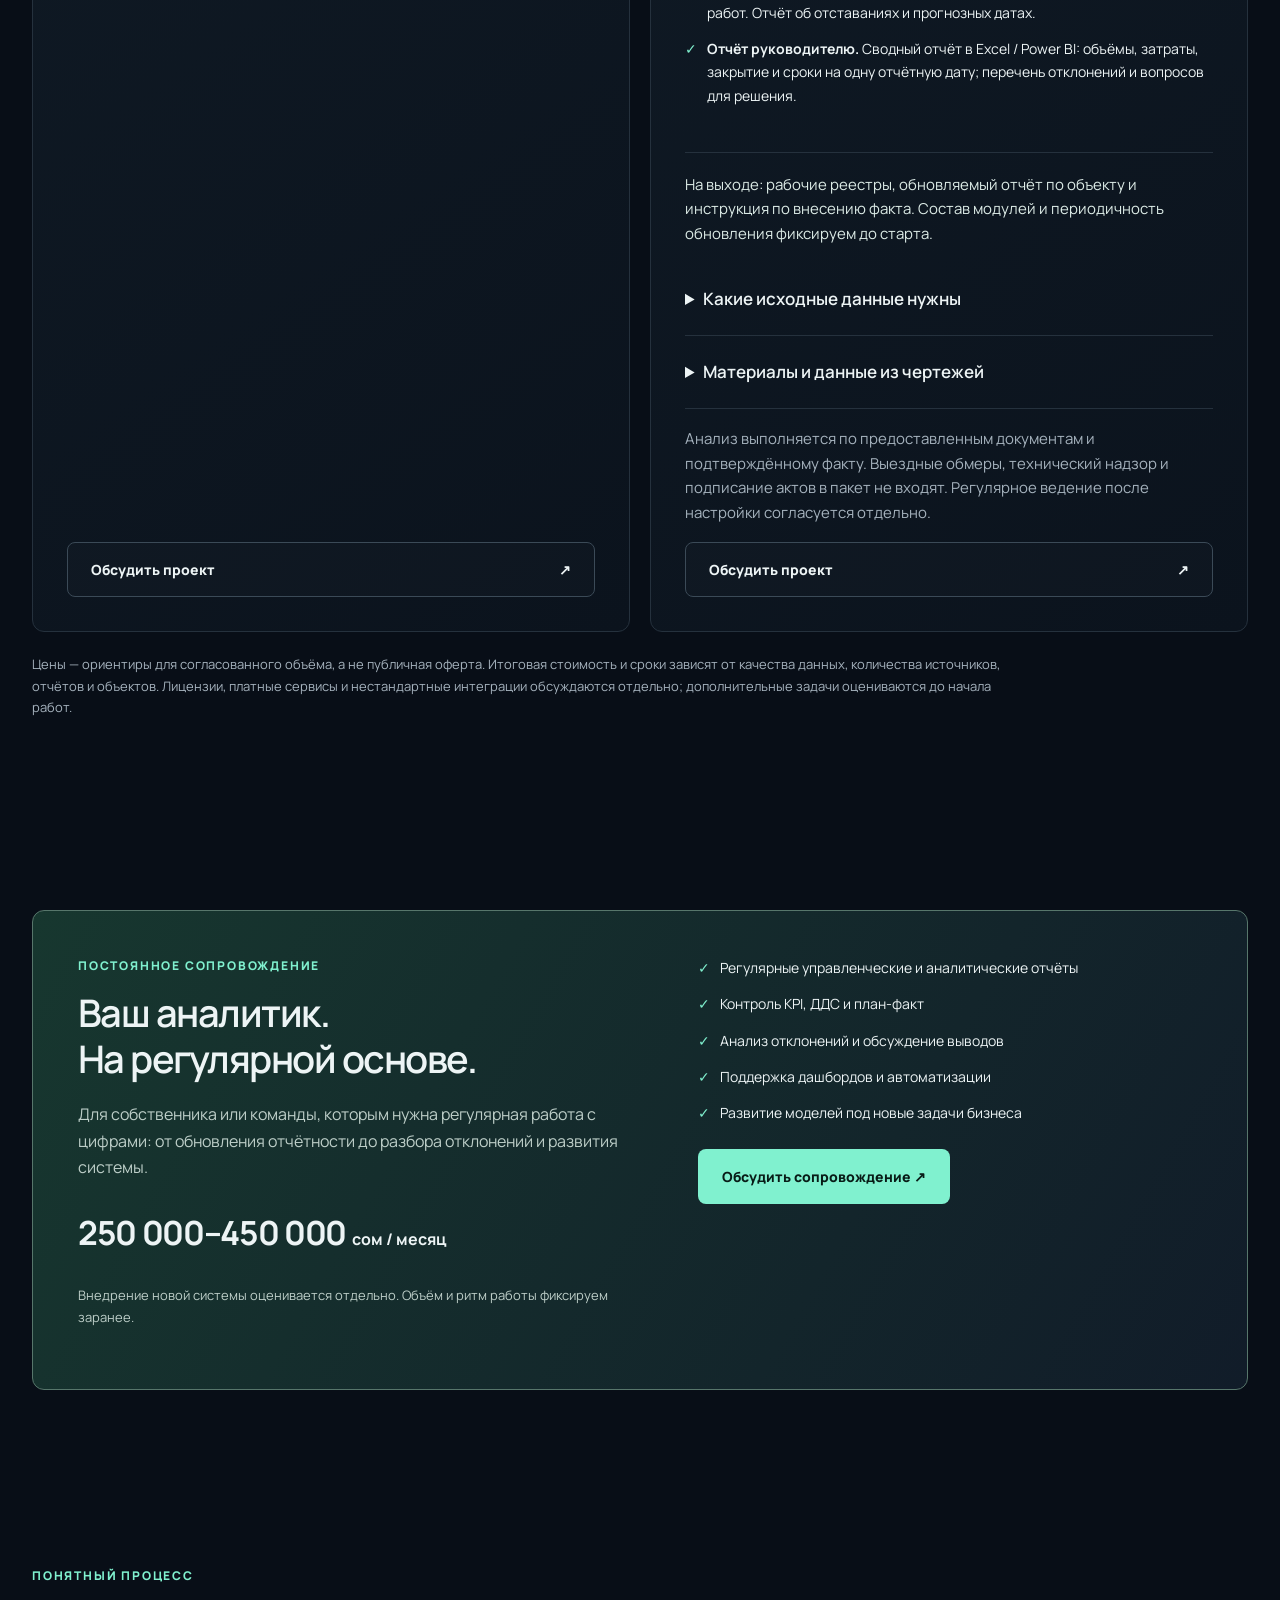
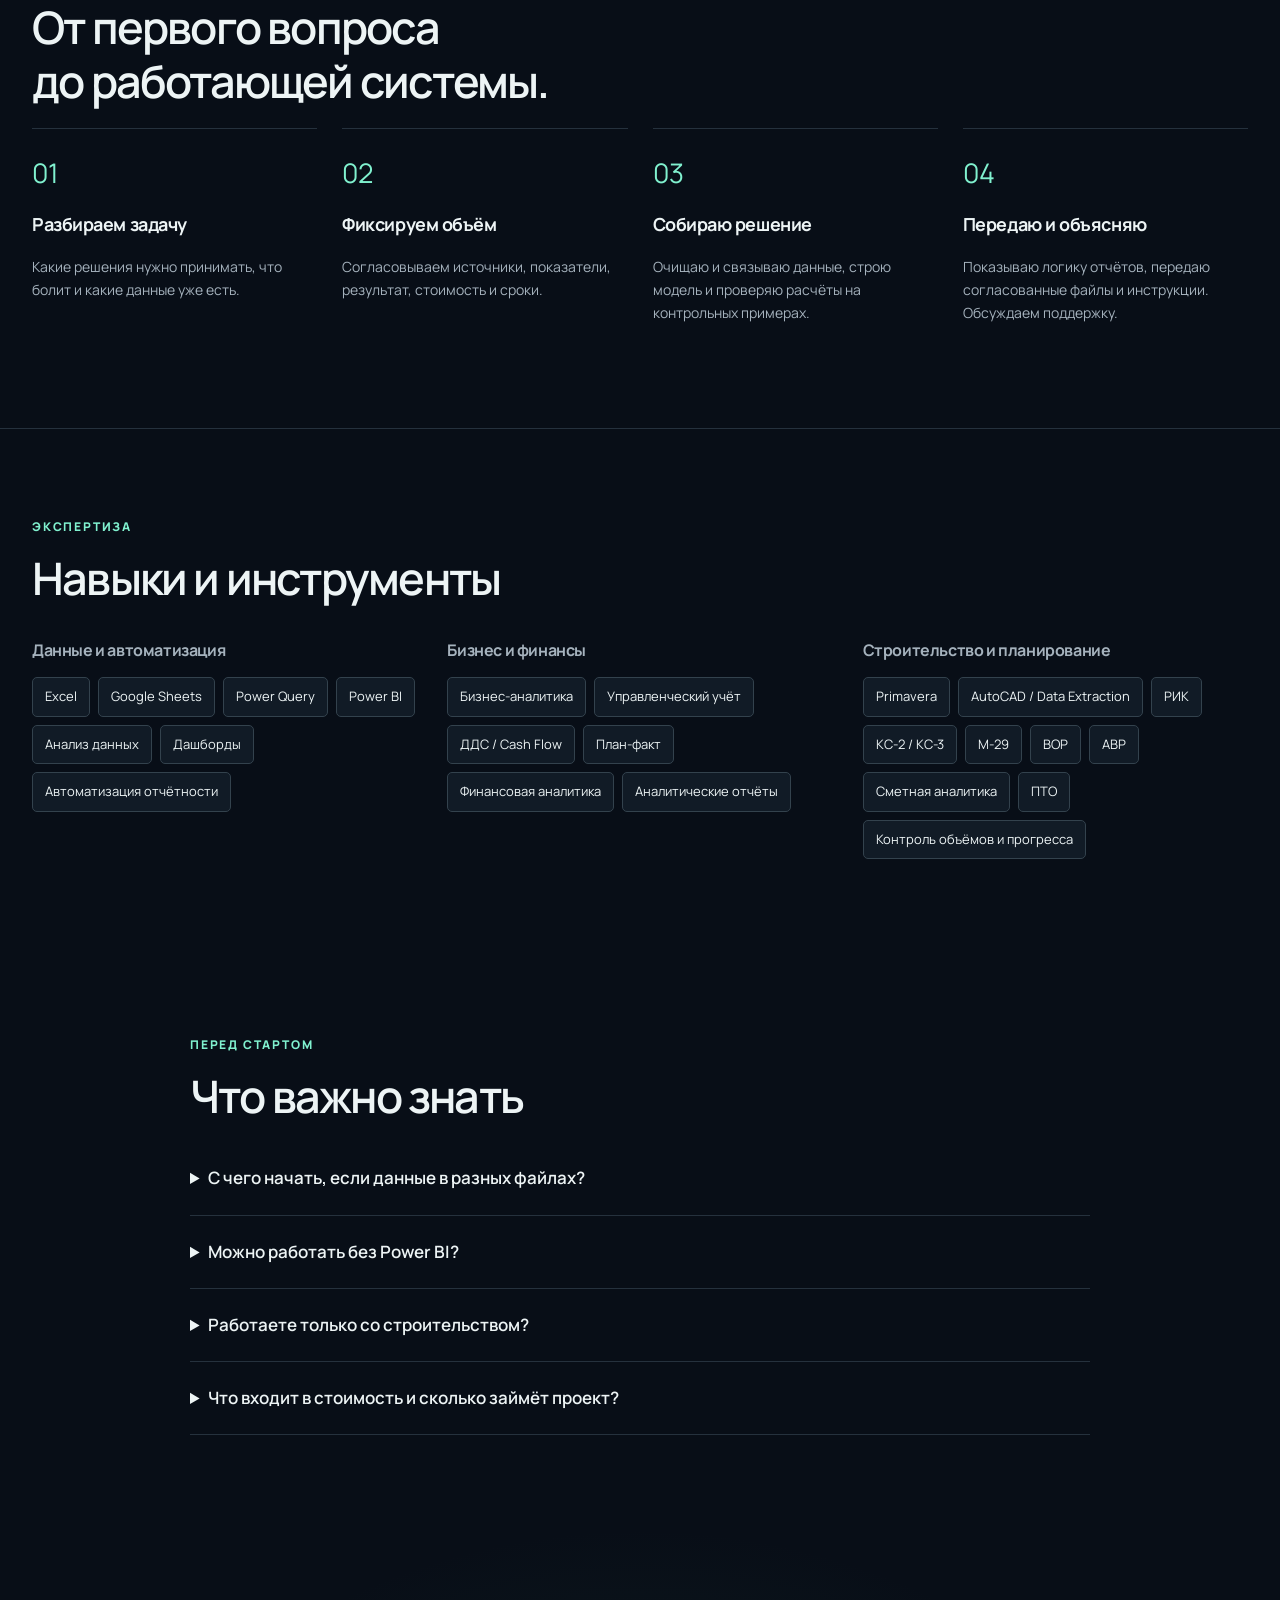
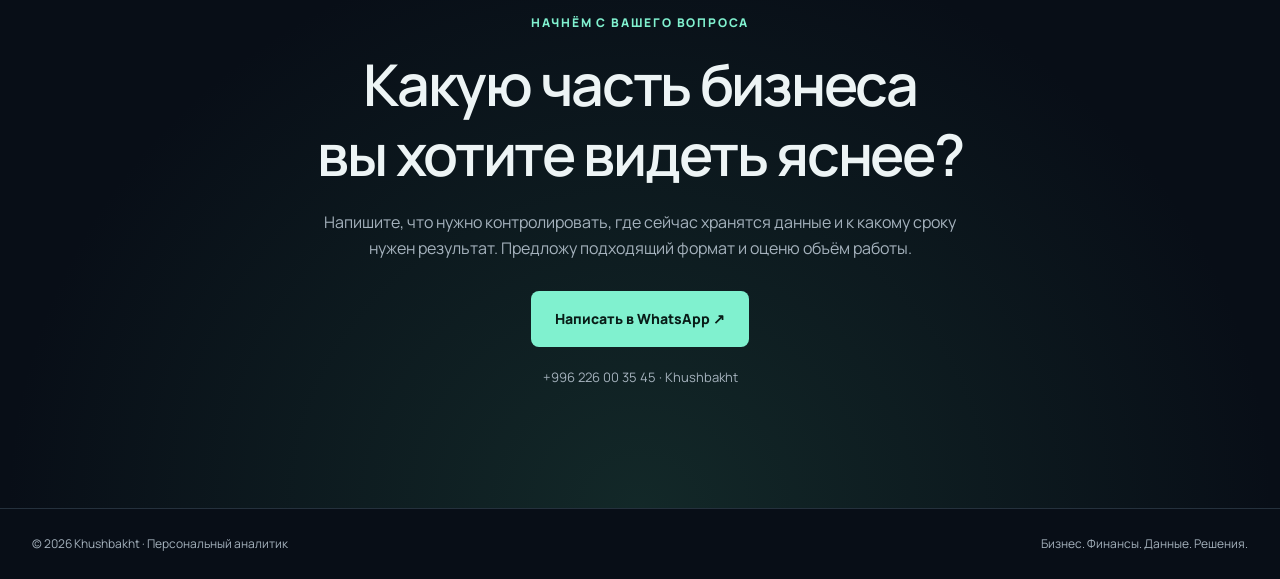
==== commit 9cec2811: "Define construction analytics scope around quantities, cost reporting and schedule control" ====
--- a/index.html
+++ b/index.html
@@ -27,8 +27,8 @@
 <section class="hero"><div class="wrap hero-grid"><div><div class="eyebrow">Бизнес · Финансы · Проекты</div><h1>Ваш бизнес.<br>Ваши данные.<br><em>Ясные решения.</em></h1><p class="lead">Я Khushbakht, персональный аналитик. Превращаю разрозненные таблицы в систему: деньги, показатели и прогресс — в одной понятной картине.</p><div class="actions"><a class="button solid" href="https://wa.me/996226003545?text=%D0%97%D0%B4%D1%80%D0%B0%D0%B2%D1%81%D1%82%D0%B2%D1%83%D0%B9%D1%82%D0%B5%2C%20Khushbakht!%20%D0%A5%D0%BE%D1%87%D1%83%20%D0%BE%D0%B1%D1%81%D1%83%D0%B4%D0%B8%D1%82%D1%8C%20%D0%B0%D0%BD%D0%B0%D0%BB%D0%B8%D1%82%D0%B8%D0%BA%D1%83%20%D0%B4%D0%BB%D1%8F%20%D0%B1%D0%B8%D0%B7%D0%BD%D0%B5%D1%81%D0%B0." target="_blank" rel="noopener noreferrer">Обсудить задачу в WhatsApp ↗</a><a class="button outline" href="#services">Пакеты и цены ↓</a></div><p class="fine">Проекты от 120 000 сом · Стоимость после оценки данных</p></div>
 <div class="dashboard" aria-label="Демонстрационный управленческий дашборд"><div class="dashhead"><strong>Обзор бизнеса</strong><span class="live">● Пример отчёта</span></div><div class="dash-tabs" role="group" aria-label="Направление демонстрации"><button type="button" aria-pressed="true" data-view="business">Бизнес</button><button type="button" aria-pressed="false" data-view="finance">Финансы</button><button type="button" aria-pressed="false" data-view="project">Проект</button></div><div id="dash-content" aria-live="polite"><div class="metrics"><div class="metric"><small id="label1">Выручка / факт</small><strong id="value1">8,4 млн сом</strong><span id="detail1">План: 8,0 млн сом</span></div><div class="metric"><small id="label2">Отклонение от плана</small><strong id="value2">+5%</strong><span id="detail2">+400 тыс. сом</span></div></div><svg class="chart" viewBox="0 0 460 180" role="img" aria-labelledby="chart-title"><title id="chart-title">Демонстрационная динамика выручки за шесть месяцев</title><defs><linearGradient id="fill" x1="0" y1="0" x2="0" y2="1"><stop stop-color="#80f1cf" stop-opacity=".25"/><stop offset="1" stop-color="#80f1cf" stop-opacity="0"/></linearGradient></defs><g stroke="#293942" stroke-width="1"><path d="M0 30H460M0 75H460M0 120H460M0 165H460"/></g><path id="area" d="M0 140 L92 120 L184 130 L276 70 L368 80 L460 25 L460 180 L0 180Z" fill="url(#fill)"/><path id="line" d="M0 140 L92 120 L184 130 L276 70 L368 80 L460 25" fill="none" stroke="#80f1cf" stroke-width="3"/></svg><div class="chart-labels"><span>Янв</span><span>Фев</span><span>Мар</span><span>Апр</span><span>Май</span><span>Июн</span></div><div class="insight"><b>В фокусе: </b><span id="insight">выручка выше плана. Следующий вопрос — как изменилась маржинальность?</span></div></div><p class="demo">Иллюстрация подхода. Условные данные, не клиентский кейс.</p></div></div></section>
 <div class="strip"><div class="wrap"><span>Бизнес-аналитика</span><span>Финансовый контроль</span><span>Power BI и автоматизация</span><span>Аналитика проектов / ПТО</span></div></div>
-<section id="solutions"><div class="wrap"><div class="section-head"><div><div class="eyebrow">От данных к действию</div><h2>Цифры должны отвечать<br>на ваши вопросы.</h2></div><p>Соединяю данные, логику бизнеса и управленческие отчёты, чтобы вы видели причины и могли выбирать следующий шаг.</p></div><div class="outcomes"><article class="outcome"><span class="number">01 / ДЕНЬГИ</span><h3>Где зарабатываем.<br>Где теряем.</h3><p>Доходы, расходы, маржинальность и движение денег. План-факт показывает отклонения, финансовая модель — возможные сценарии.</p></article><article class="outcome"><span class="number">02 / УПРАВЛЕНИЕ</span><h3>Меньше ручной сборки.<br>Больше ясности.</h3><p>Excel, Google Sheets, Power Query и Power BI связывают источники в отчётность с понятными правилами расчёта и обновления.</p></article><article class="outcome"><span class="number">03 / ПРОЕКТЫ</span><h3>Бюджет, сроки и факт.<br>В одной системе.</h3><p>Primavera, сметы и данные ПТО помогают сопоставлять объёмы, стоимость и прогресс, видеть отставания и перерасход.</p></article></div></div></section>
-<section id="services"><div class="wrap"><div class="section-head"><div><div class="eyebrow">Форматы работы</div><h2>Крупные задачи.<br>Законченные решения.</h2></div><p>Минимальный чек — 120 000 сом. Каждый пакет объединяет анализ, реализацию и передачу результата.</p></div><div class="packages"><article class="package"><div class="eyebrow">01 / ОСНОВА</div><h3>Аналитика бизнеса</h3><p>Когда цифры разбросаны по файлам, а решения приходится принимать по ощущениям.</p><div class="price">120 000–200 000 <span>сом</span></div><div class="unit">за проект</div><ul><li>Разбор задач бизнеса и аудит исходных данных</li><li>Единая модель в Excel / Google Sheets</li><li>План-факт и управленческий отчёт по согласованным KPI</li><li>Выводы, рекомендации и инструкция по обновлению</li></ul><p class="result">Результат: понятная картина бизнеса и точки внимания.</p><a class="button outline" href="https://wa.me/996226003545?text=%D0%97%D0%B4%D1%80%D0%B0%D0%B2%D1%81%D1%82%D0%B2%D1%83%D0%B9%D1%82%D0%B5%2C%20Khushbakht!%20%D0%98%D0%BD%D1%82%D0%B5%D1%80%D0%B5%D1%81%D1%83%D0%B5%D1%82%20%D0%BF%D0%B0%D0%BA%D0%B5%D1%82%20%C2%AB%D0%90%D0%BD%D0%B0%D0%BB%D0%B8%D1%82%D0%B8%D0%BA%D0%B0%20%D0%B1%D0%B8%D0%B7%D0%BD%D0%B5%D1%81%D0%B0%C2%BB.%20%D0%A5%D0%BE%D1%87%D1%83%20%D0%BE%D0%B1%D1%81%D1%83%D0%B4%D0%B8%D1%82%D1%8C%20%D0%BE%D0%B1%D1%8A%D1%91%D0%BC%20%D0%B8%20%D1%81%D1%82%D0%BE%D0%B8%D0%BC%D0%BE%D1%81%D1%82%D1%8C." target="_blank" rel="noopener noreferrer">Обсудить проект <span>↗</span></a></article><article class="package"><div class="eyebrow">02 / СИСТЕМА</div><h3>Дашборды и автоматизация</h3><p>Когда отчётность должна регулярно обновляться и давать ответы руководителю.</p><div class="price">220 000–450 000 <span>сом</span></div><div class="unit">за внедрение</div><ul><li>Сбор и преобразование данных через Power Query</li><li>Модель данных и дашборды в Power BI</li><li>Согласованные правила расчёта показателей</li><li>Настройка обновления в рамках доступных источников и лицензий</li></ul><p class="result">Результат: связанная система отчётности вместо ручной сборки.</p><a class="button outline" href="https://wa.me/996226003545?text=%D0%97%D0%B4%D1%80%D0%B0%D0%B2%D1%81%D1%82%D0%B2%D1%83%D0%B9%D1%82%D0%B5%2C%20Khushbakht!%20%D0%98%D0%BD%D1%82%D0%B5%D1%80%D0%B5%D1%81%D1%83%D0%B5%D1%82%20%D0%BF%D0%B0%D0%BA%D0%B5%D1%82%20%C2%AB%D0%94%D0%B0%D1%88%D0%B1%D0%BE%D1%80%D0%B4%D1%8B%20%D0%B8%20%D0%B0%D0%B2%D1%82%D0%BE%D0%BC%D0%B0%D1%82%D0%B8%D0%B7%D0%B0%D1%86%D0%B8%D1%8F%C2%BB.%20%D0%A5%D0%BE%D1%87%D1%83%20%D0%BE%D0%B1%D1%81%D1%83%D0%B4%D0%B8%D1%82%D1%8C%20%D0%BE%D0%B1%D1%8A%D1%91%D0%BC%20%D0%B8%20%D1%81%D1%82%D0%BE%D0%B8%D0%BC%D0%BE%D1%81%D1%82%D1%8C." target="_blank" rel="noopener noreferrer">Обсудить проект <span>↗</span></a></article><article class="package"><div class="eyebrow">03 / ФИНАНСЫ</div><h3>Финансовый контроль</h3><p>Когда важно понимать, где прибыль, куда уходят деньги и хватит ли их на платежи.</p><div class="price">180 000–350 000 <span>сом</span></div><div class="unit">за проект</div><ul><li>Управленческий учёт доходов и расходов</li><li>ДДС / Cash Flow и платёжный календарь</li><li>Бюджетирование и анализ план-факт</li><li>Сценарии, прогноз ликвидности и финансовые выводы</li></ul><p class="result">Результат: контроль денег, отклонений и будущих обязательств.</p><a class="button outline" href="https://wa.me/996226003545?text=%D0%97%D0%B4%D1%80%D0%B0%D0%B2%D1%81%D1%82%D0%B2%D1%83%D0%B9%D1%82%D0%B5%2C%20Khushbakht!%20%D0%98%D0%BD%D1%82%D0%B5%D1%80%D0%B5%D1%81%D1%83%D0%B5%D1%82%20%D0%BF%D0%B0%D0%BA%D0%B5%D1%82%20%C2%AB%D0%A4%D0%B8%D0%BD%D0%B0%D0%BD%D1%81%D0%BE%D0%B2%D1%8B%D0%B9%20%D0%BA%D0%BE%D0%BD%D1%82%D1%80%D0%BE%D0%BB%D1%8C%C2%BB.%20%D0%A5%D0%BE%D1%87%D1%83%20%D0%BE%D0%B1%D1%81%D1%83%D0%B4%D0%B8%D1%82%D1%8C%20%D0%BE%D0%B1%D1%8A%D1%91%D0%BC%20%D0%B8%20%D1%81%D1%82%D0%BE%D0%B8%D0%BC%D0%BE%D1%81%D1%82%D1%8C." target="_blank" rel="noopener noreferrer">Обсудить проект <span>↗</span></a></article><article class="package"><div class="eyebrow">04 / ПРОЕКТЫ</div><h3>Аналитика строительства</h3><p>Когда бюджет, сроки, выполненные объёмы и закрытие работ должны сходиться.</p><div class="price">250 000–500 000 <span>сом</span></div><div class="unit">за объект / этап</div><ul><li>Сметная аналитика: РИК, ВОР, АВР, КС-2 / КС-3</li><li>Сопоставление сметы, факта, материалов и М-29</li><li>Primavera: планирование и контроль прогресса</li><li>Объёмы из AutoCAD / Data Extraction и отчётность ПТО</li></ul><p class="result">Результат: единая картина стоимости, объёмов и сроков.</p><a class="button outline" href="https://wa.me/996226003545?text=%D0%97%D0%B4%D1%80%D0%B0%D0%B2%D1%81%D1%82%D0%B2%D1%83%D0%B9%D1%82%D0%B5%2C%20Khushbakht!%20%D0%98%D0%BD%D1%82%D0%B5%D1%80%D0%B5%D1%81%D1%83%D0%B5%D1%82%20%D0%BF%D0%B0%D0%BA%D0%B5%D1%82%20%C2%AB%D0%90%D0%BD%D0%B0%D0%BB%D0%B8%D1%82%D0%B8%D0%BA%D0%B0%20%D1%81%D1%82%D1%80%D0%BE%D0%B8%D1%82%D0%B5%D0%BB%D1%8C%D1%81%D1%82%D0%B2%D0%B0%C2%BB.%20%D0%A5%D0%BE%D1%87%D1%83%20%D0%BE%D0%B1%D1%81%D1%83%D0%B4%D0%B8%D1%82%D1%8C%20%D0%BE%D0%B1%D1%8A%D1%91%D0%BC%20%D0%B8%20%D1%81%D1%82%D0%BE%D0%B8%D0%BC%D0%BE%D1%81%D1%82%D1%8C." target="_blank" rel="noopener noreferrer">Обсудить проект <span>↗</span></a></article></div><p class="pricing-note">Цены — ориентиры для согласованного объёма, а не публичная оферта. Итоговая стоимость и сроки зависят от качества данных, количества источников, отчётов и объектов. Лицензии, платные сервисы и нестандартные интеграции обсуждаются отдельно; дополнительные задачи оцениваются до начала работ.</p></div></section>
+<section id="solutions"><div class="wrap"><div class="section-head"><div><div class="eyebrow">От данных к действию</div><h2>Цифры должны отвечать<br>на ваши вопросы.</h2></div><p>Соединяю данные, логику бизнеса и управленческие отчёты, чтобы вы видели причины и могли выбирать следующий шаг.</p></div><div class="outcomes"><article class="outcome"><span class="number">01 / ДЕНЬГИ</span><h3>Где зарабатываем.<br>Где теряем.</h3><p>Доходы, расходы, маржинальность и движение денег. План-факт показывает отклонения, финансовая модель — возможные сценарии.</p></article><article class="outcome"><span class="number">02 / УПРАВЛЕНИЕ</span><h3>Меньше ручной сборки.<br>Больше ясности.</h3><p>Excel, Google Sheets, Power Query и Power BI связывают источники в отчётность с понятными правилами расчёта и обновления.</p></article><article class="outcome"><span class="number">03 / ПРОЕКТЫ</span><h3>Бюджет, сроки и факт.<br>В одной системе.</h3><p>Накопительная ведомость показывает выполненные и оставшиеся объёмы, отчёт по затратам — прогноз стоимости завершения, актуальный график — отклонения по срокам.</p></article></div></div></section>
+<section id="services"><div class="wrap"><div class="section-head"><div><div class="eyebrow">Форматы работы</div><h2>Крупные задачи.<br>Законченные решения.</h2></div><p>Минимальный чек — 120 000 сом. Каждый пакет объединяет анализ, реализацию и передачу результата.</p></div><div class="packages"><article class="package"><div class="eyebrow">01 / ОСНОВА</div><h3>Аналитика бизнеса</h3><p>Когда цифры разбросаны по файлам, а решения приходится принимать по ощущениям.</p><div class="price">120 000–200 000 <span>сом</span></div><div class="unit">за проект</div><ul><li>Разбор задач бизнеса и аудит исходных данных</li><li>Единая модель в Excel / Google Sheets</li><li>План-факт и управленческий отчёт по согласованным KPI</li><li>Выводы, рекомендации и инструкция по обновлению</li></ul><p class="result">Результат: понятная картина бизнеса и точки внимания.</p><a class="button outline" href="https://wa.me/996226003545?text=%D0%97%D0%B4%D1%80%D0%B0%D0%B2%D1%81%D1%82%D0%B2%D1%83%D0%B9%D1%82%D0%B5%2C%20Khushbakht!%20%D0%98%D0%BD%D1%82%D0%B5%D1%80%D0%B5%D1%81%D1%83%D0%B5%D1%82%20%D0%BF%D0%B0%D0%BA%D0%B5%D1%82%20%C2%AB%D0%90%D0%BD%D0%B0%D0%BB%D0%B8%D1%82%D0%B8%D0%BA%D0%B0%20%D0%B1%D0%B8%D0%B7%D0%BD%D0%B5%D1%81%D0%B0%C2%BB.%20%D0%A5%D0%BE%D1%87%D1%83%20%D0%BE%D0%B1%D1%81%D1%83%D0%B4%D0%B8%D1%82%D1%8C%20%D0%BE%D0%B1%D1%8A%D1%91%D0%BC%20%D0%B8%20%D1%81%D1%82%D0%BE%D0%B8%D0%BC%D0%BE%D1%81%D1%82%D1%8C." target="_blank" rel="noopener noreferrer">Обсудить проект <span>↗</span></a></article><article class="package"><div class="eyebrow">02 / СИСТЕМА</div><h3>Дашборды и автоматизация</h3><p>Когда отчётность должна регулярно обновляться и давать ответы руководителю.</p><div class="price">220 000–450 000 <span>сом</span></div><div class="unit">за внедрение</div><ul><li>Сбор и преобразование данных через Power Query</li><li>Модель данных и дашборды в Power BI</li><li>Согласованные правила расчёта показателей</li><li>Настройка обновления в рамках доступных источников и лицензий</li></ul><p class="result">Результат: связанная система отчётности вместо ручной сборки.</p><a class="button outline" href="https://wa.me/996226003545?text=%D0%97%D0%B4%D1%80%D0%B0%D0%B2%D1%81%D1%82%D0%B2%D1%83%D0%B9%D1%82%D0%B5%2C%20Khushbakht!%20%D0%98%D0%BD%D1%82%D0%B5%D1%80%D0%B5%D1%81%D1%83%D0%B5%D1%82%20%D0%BF%D0%B0%D0%BA%D0%B5%D1%82%20%C2%AB%D0%94%D0%B0%D1%88%D0%B1%D0%BE%D1%80%D0%B4%D1%8B%20%D0%B8%20%D0%B0%D0%B2%D1%82%D0%BE%D0%BC%D0%B0%D1%82%D0%B8%D0%B7%D0%B0%D1%86%D0%B8%D1%8F%C2%BB.%20%D0%A5%D0%BE%D1%87%D1%83%20%D0%BE%D0%B1%D1%81%D1%83%D0%B4%D0%B8%D1%82%D1%8C%20%D0%BE%D0%B1%D1%8A%D1%91%D0%BC%20%D0%B8%20%D1%81%D1%82%D0%BE%D0%B8%D0%BC%D0%BE%D1%81%D1%82%D1%8C." target="_blank" rel="noopener noreferrer">Обсудить проект <span>↗</span></a></article><article class="package"><div class="eyebrow">03 / ФИНАНСЫ</div><h3>Финансовый контроль</h3><p>Когда важно понимать, где прибыль, куда уходят деньги и хватит ли их на платежи.</p><div class="price">180 000–350 000 <span>сом</span></div><div class="unit">за проект</div><ul><li>Управленческий учёт доходов и расходов</li><li>ДДС / Cash Flow и платёжный календарь</li><li>Бюджетирование и анализ план-факт</li><li>Сценарии, прогноз ликвидности и финансовые выводы</li></ul><p class="result">Результат: контроль денег, отклонений и будущих обязательств.</p><a class="button outline" href="https://wa.me/996226003545?text=%D0%97%D0%B4%D1%80%D0%B0%D0%B2%D1%81%D1%82%D0%B2%D1%83%D0%B9%D1%82%D0%B5%2C%20Khushbakht!%20%D0%98%D0%BD%D1%82%D0%B5%D1%80%D0%B5%D1%81%D1%83%D0%B5%D1%82%20%D0%BF%D0%B0%D0%BA%D0%B5%D1%82%20%C2%AB%D0%A4%D0%B8%D0%BD%D0%B0%D0%BD%D1%81%D0%BE%D0%B2%D1%8B%D0%B9%20%D0%BA%D0%BE%D0%BD%D1%82%D1%80%D0%BE%D0%BB%D1%8C%C2%BB.%20%D0%A5%D0%BE%D1%87%D1%83%20%D0%BE%D0%B1%D1%81%D1%83%D0%B4%D0%B8%D1%82%D1%8C%20%D0%BE%D0%B1%D1%8A%D1%91%D0%BC%20%D0%B8%20%D1%81%D1%82%D0%BE%D0%B8%D0%BC%D0%BE%D1%81%D1%82%D1%8C." target="_blank" rel="noopener noreferrer">Обсудить проект <span>↗</span></a></article><article class="package"><div class="eyebrow">04 / СТРОИТЕЛЬНЫЕ ПРОЕКТЫ</div><h3>Контроль стоимости, объёмов и сроков</h3><p>Для подрядчика и руководителя проекта: сколько работ выполнено, что предъявлено и принято к оплате, сколько ещё предстоит потратить и где график отстаёт от плана.</p><div class="price">250 000–500 000 <span>сом</span></div><div class="unit">за настройку системы контроля одного объекта / этапа</div><ul><li><strong>План-факт объёмов.</strong> Накопительная ведомость по видам работ и участкам: договорный объём, подтверждённое выполнение за период, выполнение с начала работ и остаток.</li><li><strong>Сверка закрытия работ.</strong> Сопоставление объёмов в смете / ВОР, данных выполнения и АВР. Реестр расхождений, повторно предъявленных позиций и выполненных, но ещё не закрытых работ.</li><li><strong>Контроль бюджета.</strong> Свод согласованного бюджета, фактических затрат, договорных обязательств и прогноза затрат на оставшиеся работы. Отклонения и ожидаемая стоимость завершённого объекта.</li><li><strong>Учёт изменений.</strong> Реестр дополнительных и исключённых работ, редакций сметы и статусов согласования. Отдельно — утверждённые изменения и суммы, ожидающие решения.</li><li><strong>График в Primavera.</strong> Актуализация по фактическим датам и оставшимся длительностям, сравнение с базовым планом, контроль вех и критических работ. Отчёт об отставаниях и прогнозных датах.</li><li><strong>Отчёт руководителю.</strong> Сводный отчёт в Excel / Power BI: объёмы, затраты, закрытие и сроки на одну отчётную дату; перечень отклонений и вопросов для решения.</li></ul><p class="result">На выходе: рабочие реестры, обновляемый отчёт по объекту и инструкция по внесению факта. Состав модулей и периодичность обновления фиксируем до старта.</p><details><summary>Какие исходные данные нужны</summary><p>Договор и согласованная смета / ВОР; подтверждённые данные выполнения от площадки; АВР и реестры приёмки; затраты, договоры поставки и субподряда; базовый и текущий графики. Если базового графика нет, его разработку оцениваем отдельно.</p><p>Выгрузки из РИК используются для сопоставления сметных позиций. КС-2 / КС-3 — если эти формы предусмотрены документооборотом проекта. Данные о предъявлении, приёмке и оплате ведутся раздельно.</p></details><details><summary>Материалы и данные из чертежей</summary><p>При наличии складских данных и согласованных норм — сопоставление фактического расхода материалов с нормативной потребностью на выполненный объём, включая данные М-29, если форма применяется на объекте. Результат — ведомость отклонений для проверки причин.</p><p>AutoCAD / Data Extraction — выгрузка свойств объектов, атрибутов блоков и доступных геометрических показателей из подготовленных DWG. Состав извлекаемых данных определяется после проверки чертежей; расчёт объёмов требует согласованной методики и контрольной сверки.</p></details><p class="fine" style="margin-top:18px">Анализ выполняется по предоставленным документам и подтверждённому факту. Выездные обмеры, технический надзор и подписание актов в пакет не входят. Регулярное ведение после настройки согласуется отдельно.</p><a class="button outline" href="https://wa.me/996226003545?text=%D0%97%D0%B4%D1%80%D0%B0%D0%B2%D1%81%D1%82%D0%B2%D1%83%D0%B9%D1%82%D0%B5%2C%20Khushbakht!%20%D0%98%D0%BD%D1%82%D0%B5%D1%80%D0%B5%D1%81%D1%83%D0%B5%D1%82%20%D0%BF%D0%B0%D0%BA%D0%B5%D1%82%20%C2%AB%D0%90%D0%BD%D0%B0%D0%BB%D0%B8%D1%82%D0%B8%D0%BA%D0%B0%20%D1%81%D1%82%D1%80%D0%BE%D0%B8%D1%82%D0%B5%D0%BB%D1%8C%D1%81%D1%82%D0%B2%D0%B0%C2%BB.%20%D0%A5%D0%BE%D1%87%D1%83%20%D0%BE%D0%B1%D1%81%D1%83%D0%B4%D0%B8%D1%82%D1%8C%20%D0%BE%D0%B1%D1%8A%D1%91%D0%BC%20%D0%B8%20%D1%81%D1%82%D0%BE%D0%B8%D0%BC%D0%BE%D1%81%D1%82%D1%8C." target="_blank" rel="noopener noreferrer">Обсудить проект <span>↗</span></a></article></div><p class="pricing-note">Цены — ориентиры для согласованного объёма, а не публичная оферта. Итоговая стоимость и сроки зависят от качества данных, количества источников, отчётов и объектов. Лицензии, платные сервисы и нестандартные интеграции обсуждаются отдельно; дополнительные задачи оцениваются до начала работ.</p></div></section>
 <section id="support"><div class="wrap retainer"><div><div class="eyebrow">Постоянное сопровождение</div><h2>Ваш аналитик.<br>На регулярной основе.</h2><p>Для собственника или команды, которым нужна регулярная работа с цифрами: от обновления отчётности до разбора отклонений и развития системы.</p><div class="price">250 000–450 000 <span>сом / месяц</span></div><p class="fine">Внедрение новой системы оценивается отдельно. Объём и ритм работы фиксируем заранее.</p></div><div><ul><li>Регулярные управленческие и аналитические отчёты</li><li>Контроль KPI, ДДС и план-факт</li><li>Анализ отклонений и обсуждение выводов</li><li>Поддержка дашбордов и автоматизации</li><li>Развитие моделей под новые задачи бизнеса</li></ul><a class="button solid" href="https://wa.me/996226003545?text=%D0%97%D0%B4%D1%80%D0%B0%D0%B2%D1%81%D1%82%D0%B2%D1%83%D0%B9%D1%82%D0%B5%2C%20Khushbakht!%20%D0%A5%D0%BE%D1%87%D1%83%20%D0%BE%D0%B1%D1%81%D1%83%D0%B4%D0%B8%D1%82%D1%8C%20%D0%BF%D0%BE%D1%81%D1%82%D0%BE%D1%8F%D0%BD%D0%BD%D0%BE%D0%B5%20%D0%B0%D0%BD%D0%B0%D0%BB%D0%B8%D1%82%D0%B8%D1%87%D0%B5%D1%81%D0%BA%D0%BE%D0%B5%20%D1%81%D0%BE%D0%BF%D1%80%D0%BE%D0%B2%D0%BE%D0%B6%D0%B4%D0%B5%D0%BD%D0%B8%D0%B5." target="_blank" rel="noopener noreferrer">Обсудить сопровождение ↗</a></div></div></section>
 <section><div class="wrap"><div class="eyebrow">Понятный процесс</div><h2>От первого вопроса<br>до работающей системы.</h2><div class="steps"><article class="step"><span>01</span><h3>Разбираем задачу</h3><p>Какие решения нужно принимать, что болит и какие данные уже есть.</p></article><article class="step"><span>02</span><h3>Фиксируем объём</h3><p>Согласовываем источники, показатели, результат, стоимость и сроки.</p></article><article class="step"><span>03</span><h3>Собираю решение</h3><p>Очищаю и связываю данные, строю модель и проверяю расчёты на контрольных примерах.</p></article><article class="step"><span>04</span><h3>Передаю и объясняю</h3><p>Показываю логику отчётов, передаю согласованные файлы и инструкции. Обсуждаем поддержку.</p></article></div></div></section>
 <section class="skills" id="skills"><div class="wrap"><div class="eyebrow">Экспертиза</div><h2>Навыки и инструменты</h2><div class="skillgrid"><div><h3>Данные и автоматизация</h3><div class="tags"><span>Excel</span><span>Google Sheets</span><span>Power Query</span><span>Power BI</span><span>Анализ данных</span><span>Дашборды</span><span>Автоматизация отчётности</span></div></div><div><h3>Бизнес и финансы</h3><div class="tags"><span>Бизнес-аналитика</span><span>Управленческий учёт</span><span>ДДС / Cash Flow</span><span>План-факт</span><span>Финансовая аналитика</span><span>Аналитические отчёты</span></div></div><div><h3>Строительство и планирование</h3><div class="tags"><span>Primavera</span><span>AutoCAD / Data Extraction</span><span>РИК</span><span>КС-2 / КС-3</span><span>М-29</span><span>ВОР</span><span>АВР</span><span>Сметная аналитика</span><span>ПТО</span><span>Контроль объёмов и прогресса</span></div></div></div></div></section>
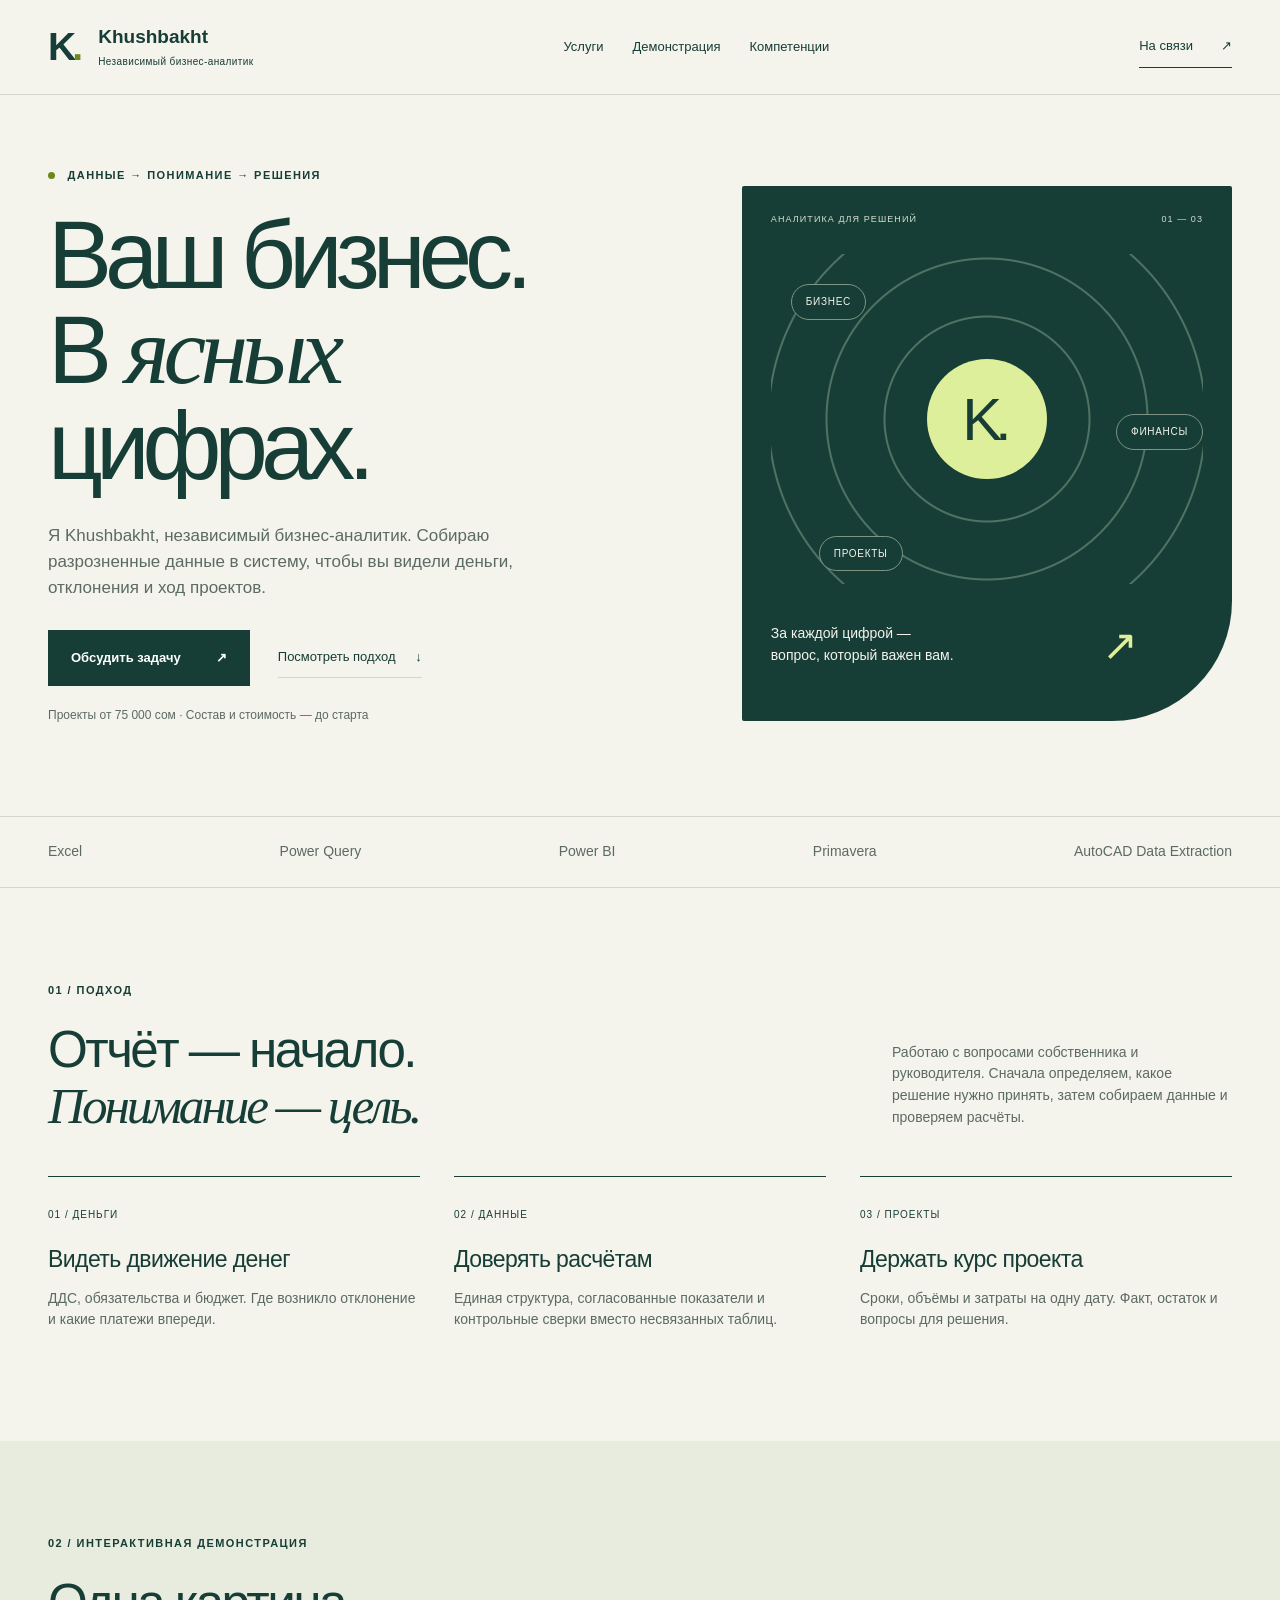
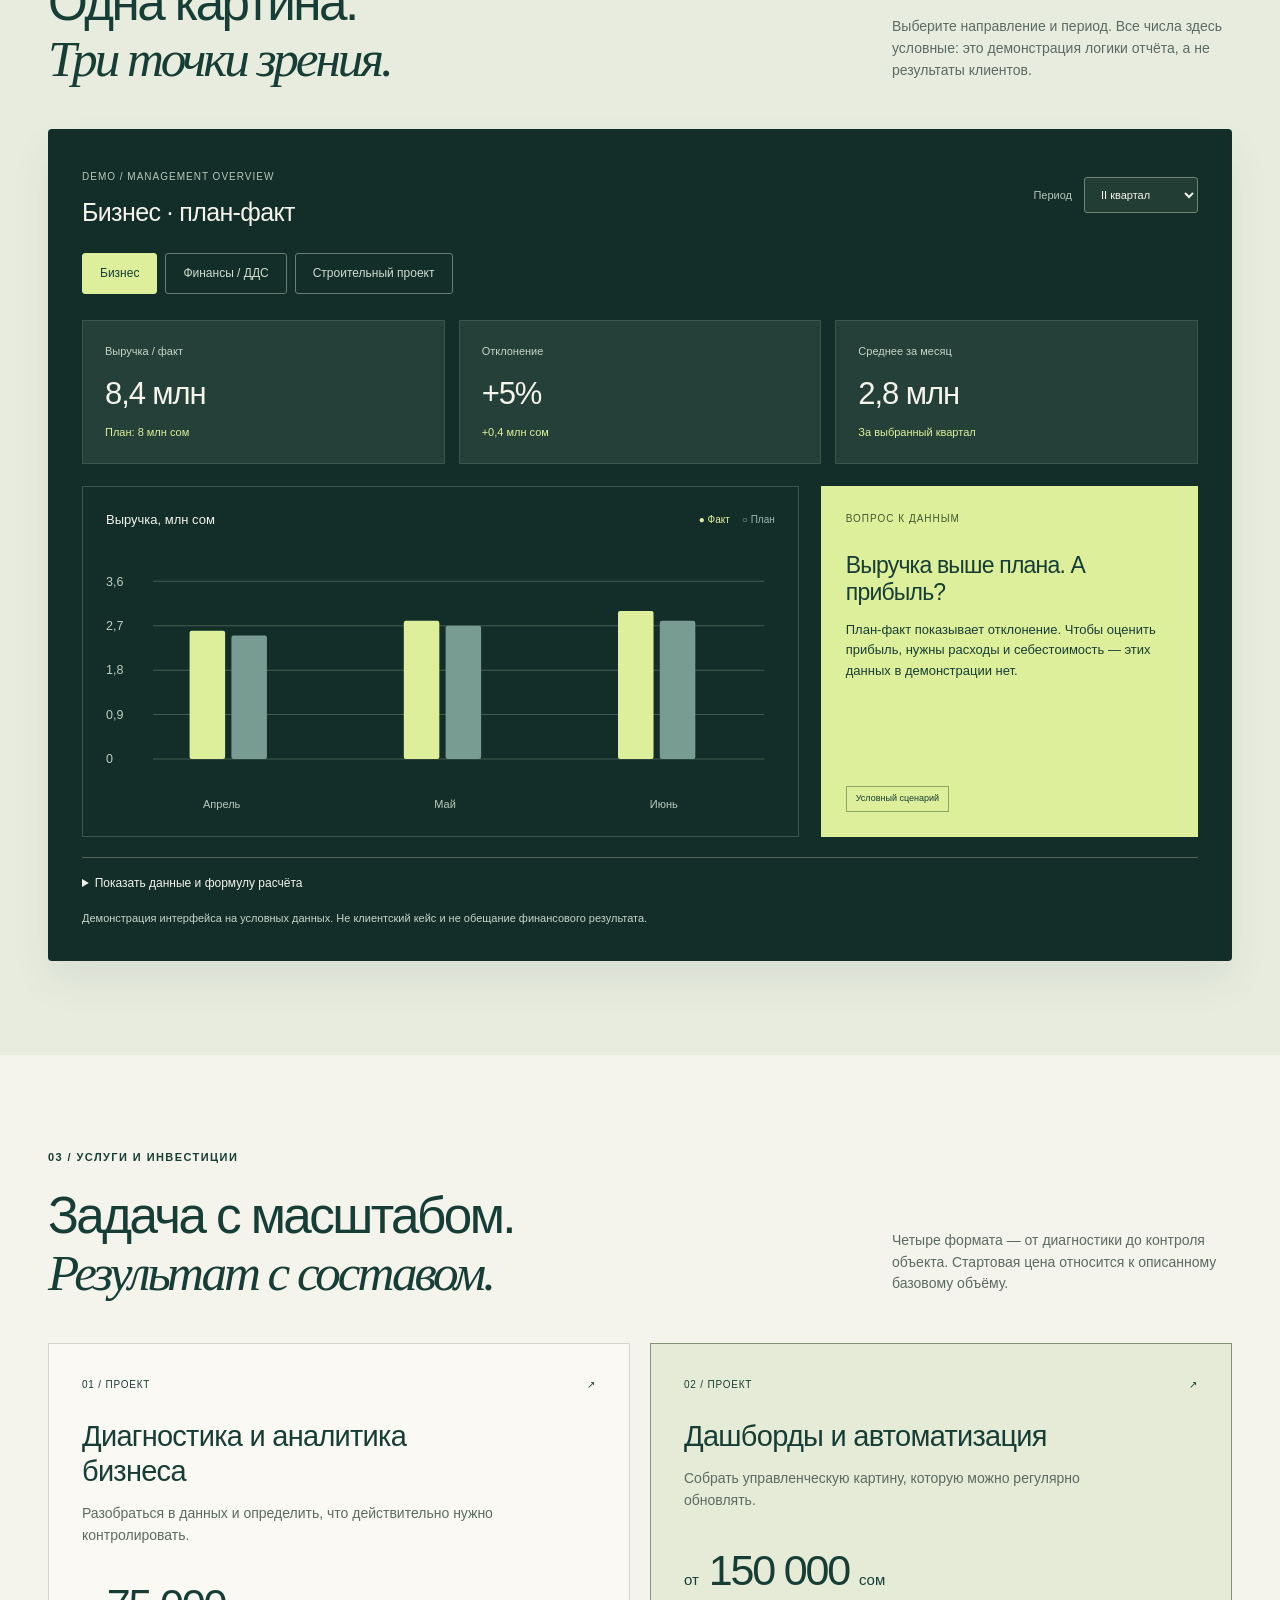
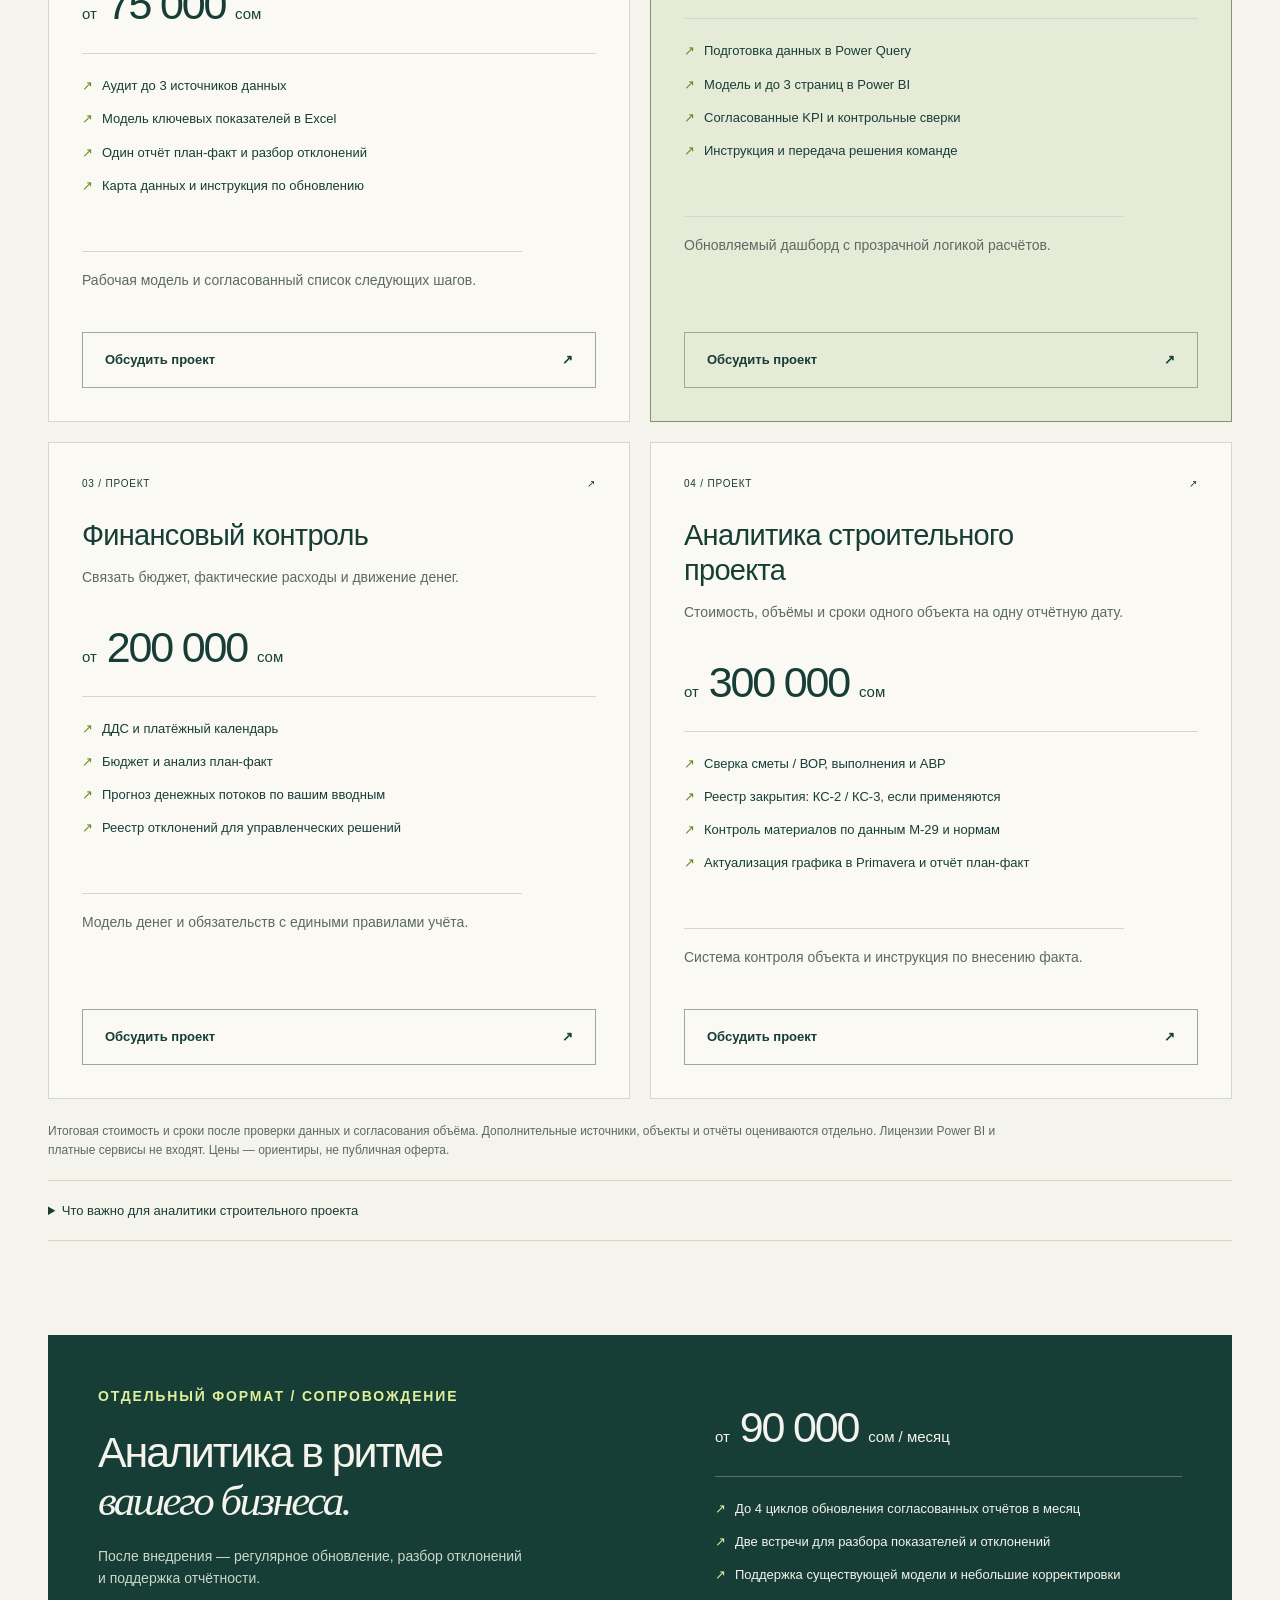
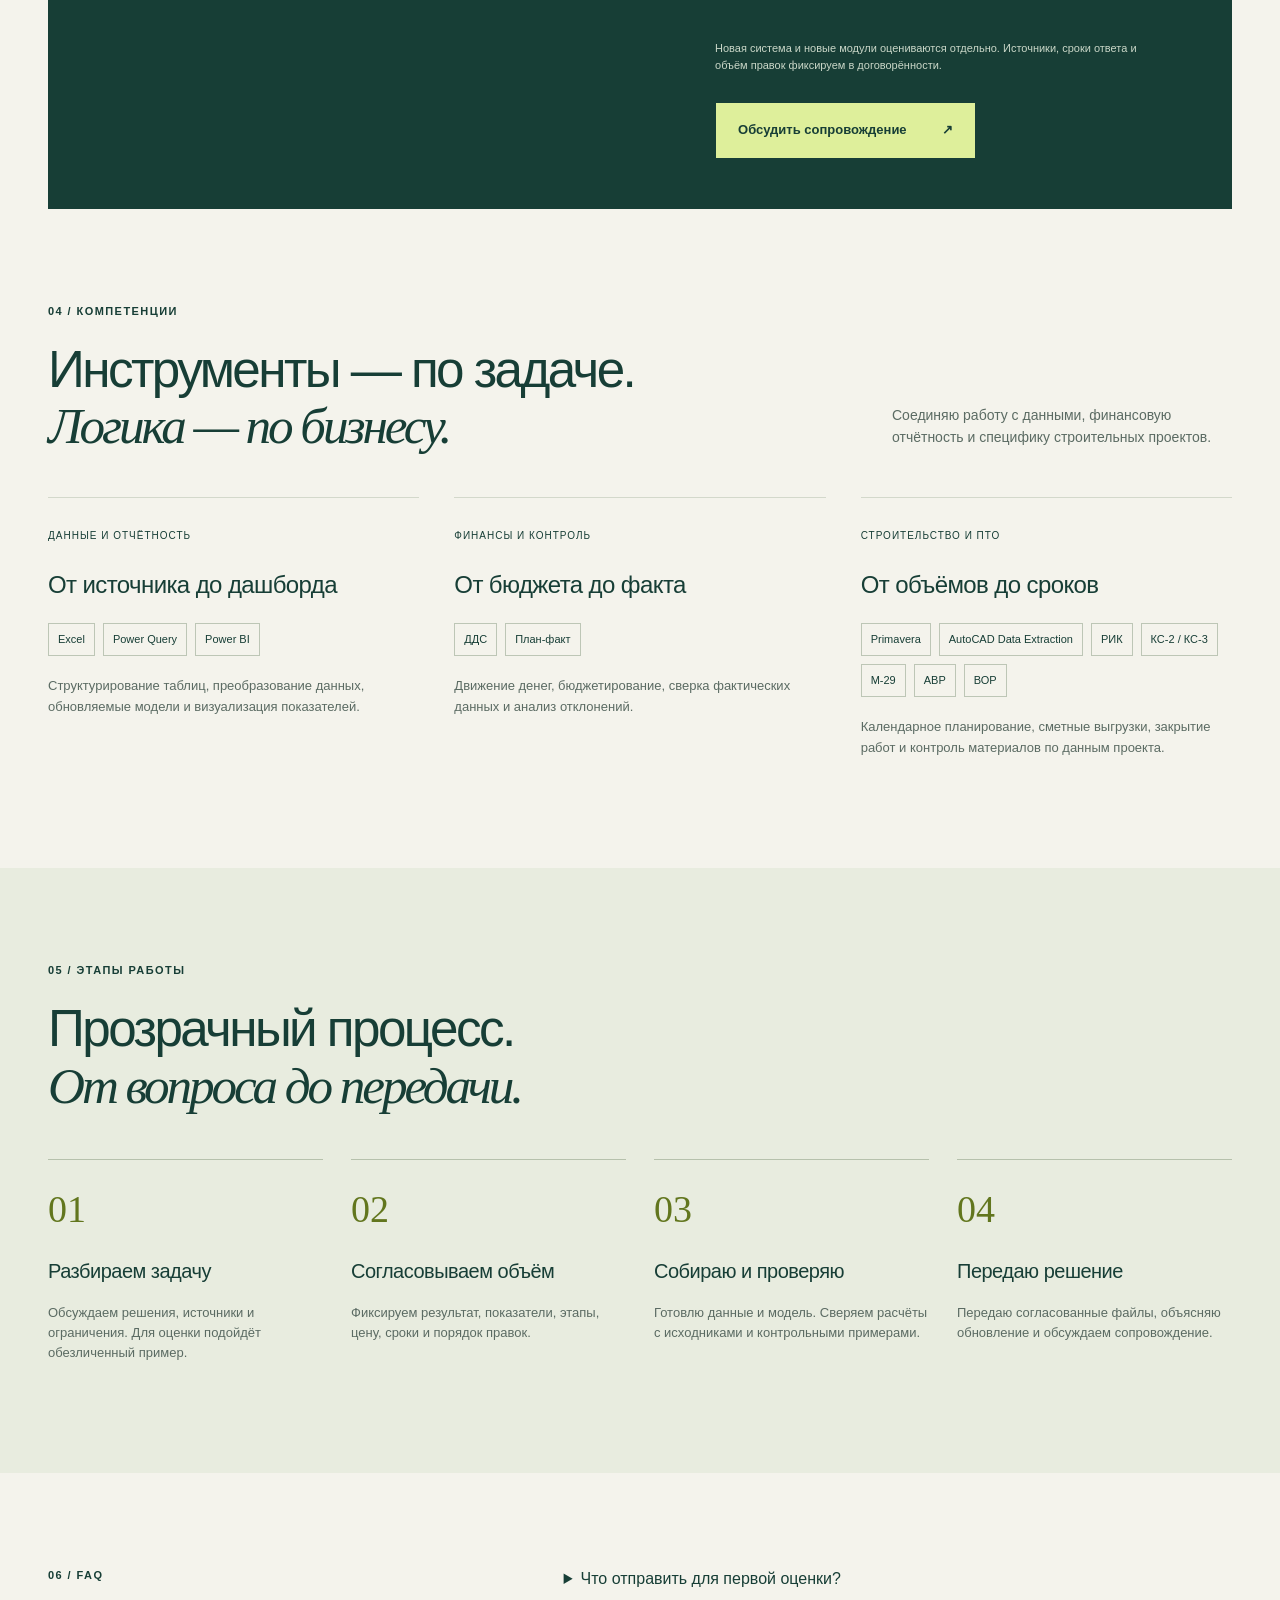
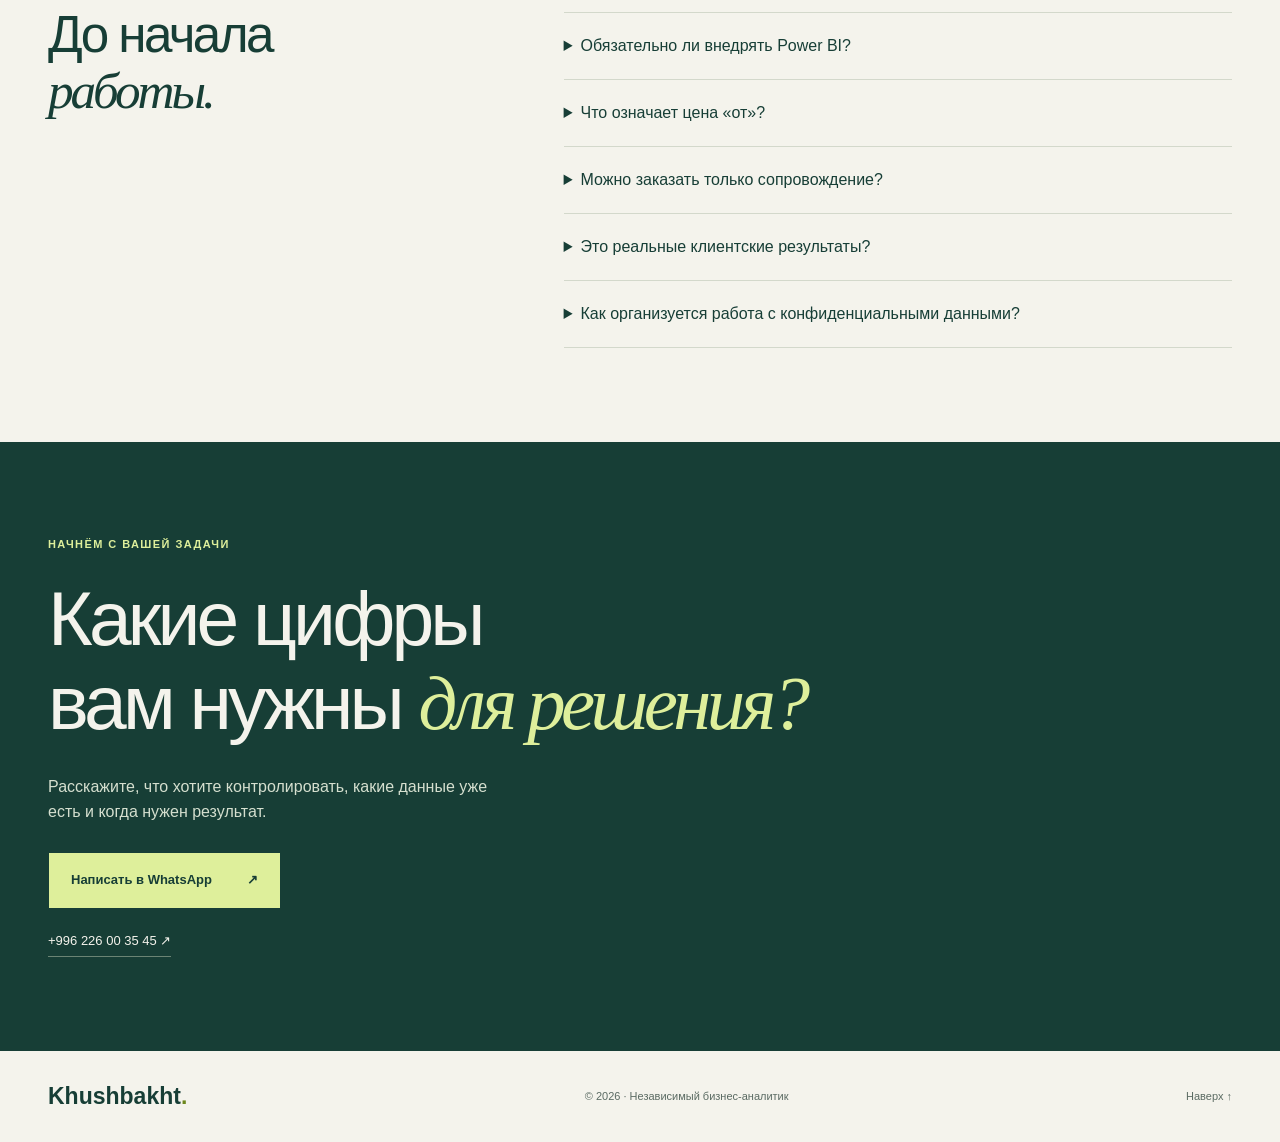
==== commit 72bfb781: "Redesign independent analyst site with premium services and transparent interactive demos" ====
--- a/index.html
+++ b/index.html
@@ -1,49 +1,19 @@
-<!doctype html>
-<html lang="ru">
-<head>
-<meta charset="utf-8"><meta name="viewport" content="width=device-width,initial-scale=1">
-<title>Khushbakht — персональный аналитик для бизнеса</title>
-<meta name="description" content="Бизнес-аналитика, Power BI, Excel, финансовый контроль и автоматизация отчётности. Персональный аналитик для бизнеса и строительных проектов. Проекты от 120 000 сом.">
-<meta name="theme-color" content="#080e17"><link rel="canonical" href="https://kushbakht.github.io/Price-list/">
-<meta property="og:type" content="website"><meta property="og:locale" content="ru_RU"><meta property="og:site_name" content="Khushbakht — персональный аналитик">
-<meta property="og:title" content="Khushbakht — персональный аналитик"><meta property="og:description" content="Бизнес, финансы и проекты — в понятных цифрах. Power BI, Excel, дашборды и автоматизация. Проекты от 120 000 сом.">
-<meta property="og:url" content="https://kushbakht.github.io/Price-list/"><meta property="og:image" content="https://kushbakht.github.io/Price-list/og-analyst.png"><meta property="og:image:type" content="image/png"><meta property="og:image:width" content="1734"><meta property="og:image:height" content="907"><meta property="og:image:alt" content="Khushbakht — персональный аналитик. Бизнес, финансы, данные.">
-<meta name="twitter:card" content="summary_large_image"><meta name="twitter:title" content="Khushbakht — персональный аналитик"><meta name="twitter:description" content="Бизнес-аналитика, финансовый контроль, Power BI и автоматизация отчётности. Проекты от 120 000 сом."><meta name="twitter:image" content="https://kushbakht.github.io/Price-list/og-analyst.png"><meta name="twitter:image:alt" content="Khushbakht — персональный аналитик">
-<link rel="icon" href="favicon.svg" type="image/svg+xml">
-<link rel="preconnect" href="https://fonts.googleapis.com"><link rel="preconnect" href="https://fonts.gstatic.com" crossorigin><link href="https://fonts.googleapis.com/css2?family=Manrope:wght@400;500;600;700;800&display=swap" rel="stylesheet">
-<style>
-:root{--bg:#080e17;--panel:#101a25;--text:#edf4f5;--muted:#a5b2bd;--mint:#80f1cf;--line:#25313d}
-*{box-sizing:border-box}html{scroll-behavior:smooth;scroll-padding-top:100px}body{margin:0;background:var(--bg);color:var(--text);font-family:Manrope,Arial,sans-serif;line-height:1.65}a{color:inherit;text-decoration:none}button{font:inherit}a,button{-webkit-tap-highlight-color:transparent}a:focus-visible,button:focus-visible,summary:focus-visible{outline:3px solid var(--mint);outline-offset:5px}::selection{background:var(--mint);color:var(--bg)}.wrap{width:min(1240px,calc(100% - 64px));margin:auto}.skip{position:fixed;top:-80px;left:20px;z-index:100;background:var(--mint);color:var(--bg);padding:12px}.skip:focus{top:12px}
-header{border-bottom:1px solid var(--line);background:#080e17ed;position:sticky;top:0;z-index:20;backdrop-filter:blur(16px)}nav{display:flex;align-items:center;justify-content:space-between;gap:24px;min-height:86px}.brand{display:flex;align-items:center;gap:12px;line-height:1.3}.mark{color:var(--mint);border:1px solid #4b776d;border-radius:10px;padding:8px;font-size:20px;font-weight:800}.brand strong{font-size:18px}.brand small{display:block;color:var(--muted);font-size:12px;margin-top:5px}.navlinks{display:flex;gap:25px;font-size:14px}.navlinks a:hover{color:var(--mint)}.button{display:inline-flex;align-items:center;justify-content:center;gap:24px;padding:15px 23px;min-height:52px;border:1px solid transparent;border-radius:8px;font-size:14px;font-weight:800;transition:background .2s,transform .2s}.button:hover{transform:translateY(-2px)}.solid{background:var(--mint);color:#081c17}.solid:hover{background:#adffe5}.outline{border-color:#3b4a57;background:#ffffff03}.outline:hover{background:#ffffff0b}.eyebrow{font-size:12px;font-weight:800;letter-spacing:.15em;color:var(--mint);text-transform:uppercase}.hero{padding:94px 0 70px;background:radial-gradient(ellipse at 90% 35%,#1643383d,transparent 50%)}.hero-grid{display:grid;grid-template-columns:1.1fr 1fr;gap:58px;align-items:center}h1{font-size:clamp(42px,4.9vw,68px);line-height:1.1;letter-spacing:-.055em;margin:22px 0 25px;font-weight:700}h1 em{font-style:normal;color:var(--mint)}.lead{color:var(--muted);font-size:18px;max-width:600px}.actions{display:flex;flex-wrap:wrap;gap:12px;margin-top:30px}.fine{font-size:13px;color:var(--muted)}.hero .fine{margin-top:18px}.dashboard{background:linear-gradient(145deg,#14232b,#0e1620);border:1px solid #3d5856;border-radius:16px;padding:26px;box-shadow:0 30px 90px #0005;transform:rotate(-2deg)}.dashhead{display:flex;justify-content:space-between;gap:10px;font-size:13px;align-items:center}.live{color:var(--mint);font-size:11px}.dash-tabs{display:flex;gap:6px;margin:24px 0 20px}.dash-tabs button{cursor:pointer;border:1px solid var(--line);background:transparent;color:var(--muted);border-radius:6px;padding:8px 12px;font-size:12px}.dash-tabs button[aria-pressed=true]{color:#092019;background:var(--mint);border-color:var(--mint)}.metrics{display:grid;grid-template-columns:1fr 1fr;gap:12px}.metric{background:#080e1766;padding:14px;border-radius:8px}.metric small{display:block;color:var(--muted);font-size:11px}.metric strong{display:block;font-size:27px;letter-spacing:-.04em}.metric span{font-size:11px;color:var(--mint)}.chart{width:100%;height:auto;margin:20px 0 0;display:block}.chart-labels{display:flex;justify-content:space-between;color:#b4c0c8;font-size:10px}.insight{border-top:1px solid var(--line);padding-top:16px;font-size:12px;margin-top:20px}.insight b{color:var(--mint)}.demo{font-size:11px;color:var(--muted);margin:14px 0 0}.strip{border-top:1px solid var(--line);border-bottom:1px solid var(--line);padding:22px 0}.strip .wrap{display:flex;justify-content:space-between;flex-wrap:wrap;gap:15px;color:#bbc6cd;font-size:13px}.strip span:before{content:'↗';color:var(--mint);margin-right:14px}section{padding:88px 0}h2{font-size:clamp(30px,3.5vw,46px);line-height:1.2;letter-spacing:-.04em;font-weight:600;margin:14px 0 20px}h3{line-height:1.3;letter-spacing:-.025em}p{margin:0 0 16px}.section-head{display:flex;justify-content:space-between;align-items:end;gap:40px;margin-bottom:38px}.section-head h2{max-width:650px;margin-bottom:0}.section-head>p{color:var(--muted);max-width:350px;font-size:15px;margin:0}.outcomes{display:grid;grid-template-columns:repeat(3,1fr);gap:30px}.outcome{border-top:1px solid #547269;padding-top:24px}.outcome .number{color:var(--mint);font-size:14px}.outcome h3{font-size:22px}.outcome p{color:var(--muted);font-size:15px}.packages{display:grid;grid-template-columns:1fr 1fr;gap:20px}.package{border:1px solid var(--line);border-radius:12px;padding:34px;background:linear-gradient(145deg,#111c27,#0b131d);display:flex;flex-direction:column}.package:nth-child(2){border-color:#699b8c;background:linear-gradient(145deg,#18382f,#101b25)}.package h3{font-size:27px;margin:15px 0}.package>p{color:var(--muted);font-size:15px}.price{font-size:clamp(25px,2.6vw,36px);font-weight:700;letter-spacing:-.04em;margin:12px 0 0}.price span{font-size:16px;letter-spacing:0}.unit{font-size:12px;color:var(--muted)}ul{list-style:none;padding:22px 0 12px;margin:20px 0;border-top:1px solid var(--line)}li{font-size:14px;margin:0 0 13px;padding-left:22px;position:relative}li:before{content:'✓';color:var(--mint);position:absolute;left:0}.package .result{color:#dcebe6;border-top:1px solid var(--line);padding-top:20px}.package .button{margin-top:auto;justify-content:space-between}.pricing-note{color:var(--muted);font-size:13px;margin-top:22px;max-width:1000px}.retainer{display:grid;grid-template-columns:1.1fr 1fr;gap:65px;padding:45px;border:1px solid #57766b;background:linear-gradient(120deg,#17372f,#111c29);border-radius:12px}.retainer h2{font-size:38px}.retainer p{color:#bdcec8}.retainer ul{border:0;margin:0;padding-top:0}.retainer .price{margin:25px 0}.steps{display:grid;grid-template-columns:repeat(4,1fr);gap:25px}.step{border-top:1px solid var(--line);padding-top:22px}.step span{font-size:27px;color:var(--mint)}.step h3{font-size:18px}.step p{font-size:14px;color:var(--muted)}.skills{border-top:1px solid var(--line)}.skillgrid{display:grid;grid-template-columns:repeat(3,1fr);gap:30px}.skillgrid h3{font-size:16px;color:var(--muted)}.tags{display:flex;flex-wrap:wrap;gap:8px}.tags span{font-size:13px;border:1px solid #33424d;background:#111b26;border-radius:5px;padding:8px 12px}.faq{max-width:900px;margin:auto}details{border-bottom:1px solid var(--line);padding:22px 0}summary{cursor:pointer;font-size:17px;font-weight:600}details p{color:var(--muted);margin:18px 0 0;font-size:15px}.contact{text-align:center;background:radial-gradient(ellipse at bottom,#285d4b55,transparent 70%);padding:90px 0 100px}.contact h2{font-size:clamp(36px,4.5vw,60px);max-width:850px;margin:18px auto}.contact p{max-width:650px;color:var(--muted);margin:20px auto}.contact .actions{justify-content:center}footer{border-top:1px solid var(--line);padding:25px 0}.footer{display:flex;justify-content:space-between;gap:20px;color:var(--muted);font-size:12px}
-@media(max-width:1000px){.navlinks{display:none}.hero-grid{gap:35px;grid-template-columns:1fr 1fr}.dashboard{padding:20px;transform:none}.wrap{width:calc(100% - 40px)}.retainer{gap:35px}.price{font-size:29px}}
-@media(max-width:760px){nav{min-height:76px;gap:10px}nav .button{padding:10px 12px;font-size:12px;min-height:44px}.brand small{font-size:10px}.brand strong{font-size:15px}.mark{font-size:17px}.hero{padding:55px 0}.hero-grid{grid-template-columns:1fr;gap:35px}h1{font-size:48px;max-width:620px}.dashboard{max-width:550px;width:100%;margin:auto}.section-head{display:block}.section-head>p{margin-top:20px;max-width:none}.outcomes,.skillgrid{grid-template-columns:1fr;gap:22px}.packages,.retainer{grid-template-columns:1fr}.package{padding:26px}.retainer{padding:28px}.steps{grid-template-columns:1fr 1fr}.retainer h2{font-size:32px}section{padding:58px 0}.strip .wrap{display:grid;grid-template-columns:1fr 1fr;font-size:12px}.footer{flex-direction:column}.contact{padding:60px 0}.price{font-size:30px}}
-@media(max-width:380px){.wrap{width:calc(100% - 28px)}h1{font-size:41px}.brand small{display:none}.actions .button{width:100%}.price{font-size:26px}.steps{grid-template-columns:1fr}}
-@media(prefers-reduced-motion:reduce){html{scroll-behavior:auto}*{transition:none!important}}
-</style>
-</head>
-<body><a class="skip" href="#main">Перейти к содержимому</a>
-<header><nav class="wrap" aria-label="Основная навигация"><a class="brand" href="#main"><span class="mark">K.</span><span><strong>Khushbakht</strong><small>Персональный аналитик</small></span></a><div class="navlinks"><a href="#solutions">Результат</a><a href="#services">Пакеты и цены</a><a href="#skills">Навыки</a></div><a class="button solid" href="https://wa.me/996226003545?text=%D0%97%D0%B4%D1%80%D0%B0%D0%B2%D1%81%D1%82%D0%B2%D1%83%D0%B9%D1%82%D0%B5%2C%20Khushbakht!%20%D0%A5%D0%BE%D1%87%D1%83%20%D0%BE%D0%B1%D1%81%D1%83%D0%B4%D0%B8%D1%82%D1%8C%20%D0%B0%D0%BD%D0%B0%D0%BB%D0%B8%D1%82%D0%B8%D0%BA%D1%83%20%D0%B4%D0%BB%D1%8F%20%D0%B1%D0%B8%D0%B7%D0%BD%D0%B5%D1%81%D0%B0." target="_blank" rel="noopener noreferrer">Обсудить задачу ↗</a></nav></header>
-<main id="main">
-<section class="hero"><div class="wrap hero-grid"><div><div class="eyebrow">Бизнес · Финансы · Проекты</div><h1>Ваш бизнес.<br>Ваши данные.<br><em>Ясные решения.</em></h1><p class="lead">Я Khushbakht, персональный аналитик. Превращаю разрозненные таблицы в систему: деньги, показатели и прогресс — в одной понятной картине.</p><div class="actions"><a class="button solid" href="https://wa.me/996226003545?text=%D0%97%D0%B4%D1%80%D0%B0%D0%B2%D1%81%D1%82%D0%B2%D1%83%D0%B9%D1%82%D0%B5%2C%20Khushbakht!%20%D0%A5%D0%BE%D1%87%D1%83%20%D0%BE%D0%B1%D1%81%D1%83%D0%B4%D0%B8%D1%82%D1%8C%20%D0%B0%D0%BD%D0%B0%D0%BB%D0%B8%D1%82%D0%B8%D0%BA%D1%83%20%D0%B4%D0%BB%D1%8F%20%D0%B1%D0%B8%D0%B7%D0%BD%D0%B5%D1%81%D0%B0." target="_blank" rel="noopener noreferrer">Обсудить задачу в WhatsApp ↗</a><a class="button outline" href="#services">Пакеты и цены ↓</a></div><p class="fine">Проекты от 120 000 сом · Стоимость после оценки данных</p></div>
-<div class="dashboard" aria-label="Демонстрационный управленческий дашборд"><div class="dashhead"><strong>Обзор бизнеса</strong><span class="live">● Пример отчёта</span></div><div class="dash-tabs" role="group" aria-label="Направление демонстрации"><button type="button" aria-pressed="true" data-view="business">Бизнес</button><button type="button" aria-pressed="false" data-view="finance">Финансы</button><button type="button" aria-pressed="false" data-view="project">Проект</button></div><div id="dash-content" aria-live="polite"><div class="metrics"><div class="metric"><small id="label1">Выручка / факт</small><strong id="value1">8,4 млн сом</strong><span id="detail1">План: 8,0 млн сом</span></div><div class="metric"><small id="label2">Отклонение от плана</small><strong id="value2">+5%</strong><span id="detail2">+400 тыс. сом</span></div></div><svg class="chart" viewBox="0 0 460 180" role="img" aria-labelledby="chart-title"><title id="chart-title">Демонстрационная динамика выручки за шесть месяцев</title><defs><linearGradient id="fill" x1="0" y1="0" x2="0" y2="1"><stop stop-color="#80f1cf" stop-opacity=".25"/><stop offset="1" stop-color="#80f1cf" stop-opacity="0"/></linearGradient></defs><g stroke="#293942" stroke-width="1"><path d="M0 30H460M0 75H460M0 120H460M0 165H460"/></g><path id="area" d="M0 140 L92 120 L184 130 L276 70 L368 80 L460 25 L460 180 L0 180Z" fill="url(#fill)"/><path id="line" d="M0 140 L92 120 L184 130 L276 70 L368 80 L460 25" fill="none" stroke="#80f1cf" stroke-width="3"/></svg><div class="chart-labels"><span>Янв</span><span>Фев</span><span>Мар</span><span>Апр</span><span>Май</span><span>Июн</span></div><div class="insight"><b>В фокусе: </b><span id="insight">выручка выше плана. Следующий вопрос — как изменилась маржинальность?</span></div></div><p class="demo">Иллюстрация подхода. Условные данные, не клиентский кейс.</p></div></div></section>
-<div class="strip"><div class="wrap"><span>Бизнес-аналитика</span><span>Финансовый контроль</span><span>Power BI и автоматизация</span><span>Аналитика проектов / ПТО</span></div></div>
-<section id="solutions"><div class="wrap"><div class="section-head"><div><div class="eyebrow">От данных к действию</div><h2>Цифры должны отвечать<br>на ваши вопросы.</h2></div><p>Соединяю данные, логику бизнеса и управленческие отчёты, чтобы вы видели причины и могли выбирать следующий шаг.</p></div><div class="outcomes"><article class="outcome"><span class="number">01 / ДЕНЬГИ</span><h3>Где зарабатываем.<br>Где теряем.</h3><p>Доходы, расходы, маржинальность и движение денег. План-факт показывает отклонения, финансовая модель — возможные сценарии.</p></article><article class="outcome"><span class="number">02 / УПРАВЛЕНИЕ</span><h3>Меньше ручной сборки.<br>Больше ясности.</h3><p>Excel, Google Sheets, Power Query и Power BI связывают источники в отчётность с понятными правилами расчёта и обновления.</p></article><article class="outcome"><span class="number">03 / ПРОЕКТЫ</span><h3>Бюджет, сроки и факт.<br>В одной системе.</h3><p>Накопительная ведомость показывает выполненные и оставшиеся объёмы, отчёт по затратам — прогноз стоимости завершения, актуальный график — отклонения по срокам.</p></article></div></div></section>
-<section id="services"><div class="wrap"><div class="section-head"><div><div class="eyebrow">Форматы работы</div><h2>Крупные задачи.<br>Законченные решения.</h2></div><p>Минимальный чек — 120 000 сом. Каждый пакет объединяет анализ, реализацию и передачу результата.</p></div><div class="packages"><article class="package"><div class="eyebrow">01 / ОСНОВА</div><h3>Аналитика бизнеса</h3><p>Когда цифры разбросаны по файлам, а решения приходится принимать по ощущениям.</p><div class="price">120 000–200 000 <span>сом</span></div><div class="unit">за проект</div><ul><li>Разбор задач бизнеса и аудит исходных данных</li><li>Единая модель в Excel / Google Sheets</li><li>План-факт и управленческий отчёт по согласованным KPI</li><li>Выводы, рекомендации и инструкция по обновлению</li></ul><p class="result">Результат: понятная картина бизнеса и точки внимания.</p><a class="button outline" href="https://wa.me/996226003545?text=%D0%97%D0%B4%D1%80%D0%B0%D0%B2%D1%81%D1%82%D0%B2%D1%83%D0%B9%D1%82%D0%B5%2C%20Khushbakht!%20%D0%98%D0%BD%D1%82%D0%B5%D1%80%D0%B5%D1%81%D1%83%D0%B5%D1%82%20%D0%BF%D0%B0%D0%BA%D0%B5%D1%82%20%C2%AB%D0%90%D0%BD%D0%B0%D0%BB%D0%B8%D1%82%D0%B8%D0%BA%D0%B0%20%D0%B1%D0%B8%D0%B7%D0%BD%D0%B5%D1%81%D0%B0%C2%BB.%20%D0%A5%D0%BE%D1%87%D1%83%20%D0%BE%D0%B1%D1%81%D1%83%D0%B4%D0%B8%D1%82%D1%8C%20%D0%BE%D0%B1%D1%8A%D1%91%D0%BC%20%D0%B8%20%D1%81%D1%82%D0%BE%D0%B8%D0%BC%D0%BE%D1%81%D1%82%D1%8C." target="_blank" rel="noopener noreferrer">Обсудить проект <span>↗</span></a></article><article class="package"><div class="eyebrow">02 / СИСТЕМА</div><h3>Дашборды и автоматизация</h3><p>Когда отчётность должна регулярно обновляться и давать ответы руководителю.</p><div class="price">220 000–450 000 <span>сом</span></div><div class="unit">за внедрение</div><ul><li>Сбор и преобразование данных через Power Query</li><li>Модель данных и дашборды в Power BI</li><li>Согласованные правила расчёта показателей</li><li>Настройка обновления в рамках доступных источников и лицензий</li></ul><p class="result">Результат: связанная система отчётности вместо ручной сборки.</p><a class="button outline" href="https://wa.me/996226003545?text=%D0%97%D0%B4%D1%80%D0%B0%D0%B2%D1%81%D1%82%D0%B2%D1%83%D0%B9%D1%82%D0%B5%2C%20Khushbakht!%20%D0%98%D0%BD%D1%82%D0%B5%D1%80%D0%B5%D1%81%D1%83%D0%B5%D1%82%20%D0%BF%D0%B0%D0%BA%D0%B5%D1%82%20%C2%AB%D0%94%D0%B0%D1%88%D0%B1%D0%BE%D1%80%D0%B4%D1%8B%20%D0%B8%20%D0%B0%D0%B2%D1%82%D0%BE%D0%BC%D0%B0%D1%82%D0%B8%D0%B7%D0%B0%D1%86%D0%B8%D1%8F%C2%BB.%20%D0%A5%D0%BE%D1%87%D1%83%20%D0%BE%D0%B1%D1%81%D1%83%D0%B4%D0%B8%D1%82%D1%8C%20%D0%BE%D0%B1%D1%8A%D1%91%D0%BC%20%D0%B8%20%D1%81%D1%82%D0%BE%D0%B8%D0%BC%D0%BE%D1%81%D1%82%D1%8C." target="_blank" rel="noopener noreferrer">Обсудить проект <span>↗</span></a></article><article class="package"><div class="eyebrow">03 / ФИНАНСЫ</div><h3>Финансовый контроль</h3><p>Когда важно понимать, где прибыль, куда уходят деньги и хватит ли их на платежи.</p><div class="price">180 000–350 000 <span>сом</span></div><div class="unit">за проект</div><ul><li>Управленческий учёт доходов и расходов</li><li>ДДС / Cash Flow и платёжный календарь</li><li>Бюджетирование и анализ план-факт</li><li>Сценарии, прогноз ликвидности и финансовые выводы</li></ul><p class="result">Результат: контроль денег, отклонений и будущих обязательств.</p><a class="button outline" href="https://wa.me/996226003545?text=%D0%97%D0%B4%D1%80%D0%B0%D0%B2%D1%81%D1%82%D0%B2%D1%83%D0%B9%D1%82%D0%B5%2C%20Khushbakht!%20%D0%98%D0%BD%D1%82%D0%B5%D1%80%D0%B5%D1%81%D1%83%D0%B5%D1%82%20%D0%BF%D0%B0%D0%BA%D0%B5%D1%82%20%C2%AB%D0%A4%D0%B8%D0%BD%D0%B0%D0%BD%D1%81%D0%BE%D0%B2%D1%8B%D0%B9%20%D0%BA%D0%BE%D0%BD%D1%82%D1%80%D0%BE%D0%BB%D1%8C%C2%BB.%20%D0%A5%D0%BE%D1%87%D1%83%20%D0%BE%D0%B1%D1%81%D1%83%D0%B4%D0%B8%D1%82%D1%8C%20%D0%BE%D0%B1%D1%8A%D1%91%D0%BC%20%D0%B8%20%D1%81%D1%82%D0%BE%D0%B8%D0%BC%D0%BE%D1%81%D1%82%D1%8C." target="_blank" rel="noopener noreferrer">Обсудить проект <span>↗</span></a></article><article class="package"><div class="eyebrow">04 / СТРОИТЕЛЬНЫЕ ПРОЕКТЫ</div><h3>Контроль стоимости, объёмов и сроков</h3><p>Для подрядчика и руководителя проекта: сколько работ выполнено, что предъявлено и принято к оплате, сколько ещё предстоит потратить и где график отстаёт от плана.</p><div class="price">250 000–500 000 <span>сом</span></div><div class="unit">за настройку системы контроля одного объекта / этапа</div><ul><li><strong>План-факт объёмов.</strong> Накопительная ведомость по видам работ и участкам: договорный объём, подтверждённое выполнение за период, выполнение с начала работ и остаток.</li><li><strong>Сверка закрытия работ.</strong> Сопоставление объёмов в смете / ВОР, данных выполнения и АВР. Реестр расхождений, повторно предъявленных позиций и выполненных, но ещё не закрытых работ.</li><li><strong>Контроль бюджета.</strong> Свод согласованного бюджета, фактических затрат, договорных обязательств и прогноза затрат на оставшиеся работы. Отклонения и ожидаемая стоимость завершённого объекта.</li><li><strong>Учёт изменений.</strong> Реестр дополнительных и исключённых работ, редакций сметы и статусов согласования. Отдельно — утверждённые изменения и суммы, ожидающие решения.</li><li><strong>График в Primavera.</strong> Актуализация по фактическим датам и оставшимся длительностям, сравнение с базовым планом, контроль вех и критических работ. Отчёт об отставаниях и прогнозных датах.</li><li><strong>Отчёт руководителю.</strong> Сводный отчёт в Excel / Power BI: объёмы, затраты, закрытие и сроки на одну отчётную дату; перечень отклонений и вопросов для решения.</li></ul><p class="result">На выходе: рабочие реестры, обновляемый отчёт по объекту и инструкция по внесению факта. Состав модулей и периодичность обновления фиксируем до старта.</p><details><summary>Какие исходные данные нужны</summary><p>Договор и согласованная смета / ВОР; подтверждённые данные выполнения от площадки; АВР и реестры приёмки; затраты, договоры поставки и субподряда; базовый и текущий графики. Если базового графика нет, его разработку оцениваем отдельно.</p><p>Выгрузки из РИК используются для сопоставления сметных позиций. КС-2 / КС-3 — если эти формы предусмотрены документооборотом проекта. Данные о предъявлении, приёмке и оплате ведутся раздельно.</p></details><details><summary>Материалы и данные из чертежей</summary><p>При наличии складских данных и согласованных норм — сопоставление фактического расхода материалов с нормативной потребностью на выполненный объём, включая данные М-29, если форма применяется на объекте. Результат — ведомость отклонений для проверки причин.</p><p>AutoCAD / Data Extraction — выгрузка свойств объектов, атрибутов блоков и доступных геометрических показателей из подготовленных DWG. Состав извлекаемых данных определяется после проверки чертежей; расчёт объёмов требует согласованной методики и контрольной сверки.</p></details><p class="fine" style="margin-top:18px">Анализ выполняется по предоставленным документам и подтверждённому факту. Выездные обмеры, технический надзор и подписание актов в пакет не входят. Регулярное ведение после настройки согласуется отдельно.</p><a class="button outline" href="https://wa.me/996226003545?text=%D0%97%D0%B4%D1%80%D0%B0%D0%B2%D1%81%D1%82%D0%B2%D1%83%D0%B9%D1%82%D0%B5%2C%20Khushbakht!%20%D0%98%D0%BD%D1%82%D0%B5%D1%80%D0%B5%D1%81%D1%83%D0%B5%D1%82%20%D0%BF%D0%B0%D0%BA%D0%B5%D1%82%20%C2%AB%D0%90%D0%BD%D0%B0%D0%BB%D0%B8%D1%82%D0%B8%D0%BA%D0%B0%20%D1%81%D1%82%D1%80%D0%BE%D0%B8%D1%82%D0%B5%D0%BB%D1%8C%D1%81%D1%82%D0%B2%D0%B0%C2%BB.%20%D0%A5%D0%BE%D1%87%D1%83%20%D0%BE%D0%B1%D1%81%D1%83%D0%B4%D0%B8%D1%82%D1%8C%20%D0%BE%D0%B1%D1%8A%D1%91%D0%BC%20%D0%B8%20%D1%81%D1%82%D0%BE%D0%B8%D0%BC%D0%BE%D1%81%D1%82%D1%8C." target="_blank" rel="noopener noreferrer">Обсудить проект <span>↗</span></a></article></div><p class="pricing-note">Цены — ориентиры для согласованного объёма, а не публичная оферта. Итоговая стоимость и сроки зависят от качества данных, количества источников, отчётов и объектов. Лицензии, платные сервисы и нестандартные интеграции обсуждаются отдельно; дополнительные задачи оцениваются до начала работ.</p></div></section>
-<section id="support"><div class="wrap retainer"><div><div class="eyebrow">Постоянное сопровождение</div><h2>Ваш аналитик.<br>На регулярной основе.</h2><p>Для собственника или команды, которым нужна регулярная работа с цифрами: от обновления отчётности до разбора отклонений и развития системы.</p><div class="price">250 000–450 000 <span>сом / месяц</span></div><p class="fine">Внедрение новой системы оценивается отдельно. Объём и ритм работы фиксируем заранее.</p></div><div><ul><li>Регулярные управленческие и аналитические отчёты</li><li>Контроль KPI, ДДС и план-факт</li><li>Анализ отклонений и обсуждение выводов</li><li>Поддержка дашбордов и автоматизации</li><li>Развитие моделей под новые задачи бизнеса</li></ul><a class="button solid" href="https://wa.me/996226003545?text=%D0%97%D0%B4%D1%80%D0%B0%D0%B2%D1%81%D1%82%D0%B2%D1%83%D0%B9%D1%82%D0%B5%2C%20Khushbakht!%20%D0%A5%D0%BE%D1%87%D1%83%20%D0%BE%D0%B1%D1%81%D1%83%D0%B4%D0%B8%D1%82%D1%8C%20%D0%BF%D0%BE%D1%81%D1%82%D0%BE%D1%8F%D0%BD%D0%BD%D0%BE%D0%B5%20%D0%B0%D0%BD%D0%B0%D0%BB%D0%B8%D1%82%D0%B8%D1%87%D0%B5%D1%81%D0%BA%D0%BE%D0%B5%20%D1%81%D0%BE%D0%BF%D1%80%D0%BE%D0%B2%D0%BE%D0%B6%D0%B4%D0%B5%D0%BD%D0%B8%D0%B5." target="_blank" rel="noopener noreferrer">Обсудить сопровождение ↗</a></div></div></section>
-<section><div class="wrap"><div class="eyebrow">Понятный процесс</div><h2>От первого вопроса<br>до работающей системы.</h2><div class="steps"><article class="step"><span>01</span><h3>Разбираем задачу</h3><p>Какие решения нужно принимать, что болит и какие данные уже есть.</p></article><article class="step"><span>02</span><h3>Фиксируем объём</h3><p>Согласовываем источники, показатели, результат, стоимость и сроки.</p></article><article class="step"><span>03</span><h3>Собираю решение</h3><p>Очищаю и связываю данные, строю модель и проверяю расчёты на контрольных примерах.</p></article><article class="step"><span>04</span><h3>Передаю и объясняю</h3><p>Показываю логику отчётов, передаю согласованные файлы и инструкции. Обсуждаем поддержку.</p></article></div></div></section>
-<section class="skills" id="skills"><div class="wrap"><div class="eyebrow">Экспертиза</div><h2>Навыки и инструменты</h2><div class="skillgrid"><div><h3>Данные и автоматизация</h3><div class="tags"><span>Excel</span><span>Google Sheets</span><span>Power Query</span><span>Power BI</span><span>Анализ данных</span><span>Дашборды</span><span>Автоматизация отчётности</span></div></div><div><h3>Бизнес и финансы</h3><div class="tags"><span>Бизнес-аналитика</span><span>Управленческий учёт</span><span>ДДС / Cash Flow</span><span>План-факт</span><span>Финансовая аналитика</span><span>Аналитические отчёты</span></div></div><div><h3>Строительство и планирование</h3><div class="tags"><span>Primavera</span><span>AutoCAD / Data Extraction</span><span>РИК</span><span>КС-2 / КС-3</span><span>М-29</span><span>ВОР</span><span>АВР</span><span>Сметная аналитика</span><span>ПТО</span><span>Контроль объёмов и прогресса</span></div></div></div></div></section>
-<section><div class="wrap faq"><div class="eyebrow">Перед стартом</div><h2>Что важно знать</h2><details><summary>С чего начать, если данные в разных файлах?</summary><p>Опишите задачу и перечень источников: таблицы, выгрузки, учётные системы. Для первичной оценки достаточно обезличенного примера. После просмотра определим, что можно собрать и какие данные потребуется подготовить.</p></details><details><summary>Можно работать без Power BI?</summary><p>Да. Если задача решается в Excel или Google Sheets, система может оставаться в них. Инструменты выбираем под объём данных, пользователей и требования к обновлению.</p></details><details><summary>Работаете только со строительством?</summary><p>Нет. Основное направление — аналитика бизнеса, финансов и данных. Строительные проекты и ПТО — отдельная специализация, где полезно знание смет, объёмов и календарного планирования.</p></details><details><summary>Что входит в стоимость и сколько займёт проект?</summary><p>До начала работ фиксируем состав результата, источники, показатели, этапы, сроки и порядок правок. Диапазоны на сайте помогают выбрать масштаб решения; точную оценку даю после разбора задачи и данных.</p></details></div></section>
-<section class="contact" id="contact"><div class="wrap"><div class="eyebrow">Начнём с вашего вопроса</div><h2>Какую часть бизнеса<br>вы хотите видеть яснее?</h2><p>Напишите, что нужно контролировать, где сейчас хранятся данные и к какому сроку нужен результат. Предложу подходящий формат и оценю объём работы.</p><div class="actions"><a class="button solid" href="https://wa.me/996226003545?text=%D0%97%D0%B4%D1%80%D0%B0%D0%B2%D1%81%D1%82%D0%B2%D1%83%D0%B9%D1%82%D0%B5%2C%20Khushbakht!%20%D0%A5%D0%BE%D1%87%D1%83%20%D0%BE%D0%B1%D1%81%D1%83%D0%B4%D0%B8%D1%82%D1%8C%20%D0%B0%D0%BD%D0%B0%D0%BB%D0%B8%D1%82%D0%B8%D0%BA%D1%83%20%D0%B4%D0%BB%D1%8F%20%D0%B1%D0%B8%D0%B7%D0%BD%D0%B5%D1%81%D0%B0." target="_blank" rel="noopener noreferrer">Написать в WhatsApp ↗</a></div><p class="fine">+996 226 00 35 45 · Khushbakht</p></div></section>
-</main><footer><div class="wrap footer"><span>© 2026 Khushbakht · Персональный аналитик</span><span>Бизнес. Финансы. Данные. Решения.</span></div></footer>
-<script>
-const views={
-business:{labels:['Выручка / факт','Отклонение от плана'],values:['8,4 млн сом','+5%'],details:['План: 8,0 млн сом','+400 тыс. сом'],insight:'выручка выше плана. Следующий вопрос — как изменилась маржинальность?',path:'M0 140 L92 120 L184 130 L276 70 L368 80 L460 25',title:'Демонстрационная динамика выручки за шесть месяцев'},
-finance:{labels:['Остаток денег','Чистый поток / июнь'],values:['2,1 млн сом','−300 тыс. сом'],details:['На конец июня','Поступления минус выплаты'],insight:'поток за месяц отрицательный. Проверяем будущие платежи и запас ликвидности.',path:'M0 100 L92 80 L184 45 L276 65 L368 30 L460 60',title:'Демонстрационная динамика остатка денег за шесть месяцев'},
-project:{labels:['Прогресс / факт','Отклонение'],values:['68%','−7 п. п.'],details:['План: 75%','Факт ниже плана'],insight:'объём выполненных работ отстаёт от плана. Проверяем критические работы и ресурсы.',path:'M0 160 L92 140 L184 120 L276 90 L368 75 L460 55',title:'Демонстрационный накопленный прогресс за шесть месяцев'}
-};
-document.querySelectorAll('[data-view]').forEach(button=>button.addEventListener('click',()=>{
-const v=views[button.dataset.view];document.querySelectorAll('[data-view]').forEach(b=>b.setAttribute('aria-pressed',String(b===button)));
-for(let i=0;i<2;i++){document.getElementById('label'+(i+1)).textContent=v.labels[i];document.getElementById('value'+(i+1)).textContent=v.values[i];document.getElementById('detail'+(i+1)).textContent=v.details[i]}
-document.getElementById('insight').textContent=v.insight;document.getElementById('line').setAttribute('d',v.path);document.getElementById('area').setAttribute('d',v.path+' L460 180 L0 180Z');document.getElementById('chart-title').textContent=v.title;
-}));
-</script></body></html>+<!doctype html>
+<html lang="ru"><head><meta charset="utf-8"><meta name="viewport" content="width=device-width,initial-scale=1">
+<title>Khushbakht — независимый бизнес-аналитик</title>
+<meta name="description" content="Аналитика бизнеса, финансов и строительных проектов. Excel, Power Query, Power BI и Primavera. Проекты от 75 000 сом. Независимый аналитик Khushbakht.">
+<link rel="canonical" href="https://kushbakht.github.io/Price-list/"><meta name="theme-color" content="#163e36"><link rel="icon" href="favicon.svg" type="image/svg+xml">
+<meta property="og:type" content="website"><meta property="og:locale" content="ru_RU"><meta property="og:site_name" content="Khushbakht — независимый аналитик"><meta property="og:title" content="Ваш бизнес. В ясных цифрах."><meta property="og:description" content="Независимая аналитика бизнеса, финансов и проектов. Проекты от 75 000 до 300 000 сом на старте."><meta property="og:url" content="https://kushbakht.github.io/Price-list/"><meta property="og:image" content="https://kushbakht.github.io/Price-list/og-analyst.png"><meta property="og:image:width" content="1200"><meta property="og:image:height" content="630"><meta property="og:image:type" content="image/png"><meta property="og:image:alt" content="Khushbakht. Ваш бизнес в ясных цифрах. Независимая бизнес-аналитика.">
+<meta name="twitter:card" content="summary_large_image"><meta name="twitter:title" content="Khushbakht — независимый бизнес-аналитик"><meta name="twitter:description" content="Бизнес, финансы и проекты в ясных цифрах. Проекты от 75 000 сом."><meta name="twitter:image" content="https://kushbakht.github.io/Price-list/og-analyst.png">
+<link rel="stylesheet" href="styles.css"><script src="dashboard.js" defer></script></head>
+<body><a href="#main" class="skip">К содержимому</a><header><nav class="wrap" aria-label="Основная навигация"><a class="brand" href="#main"><span class="brand-icon">K<span>.</span></span><span>Khushbakht<small>Независимый бизнес-аналитик</small></span></a><div class="navlinks"><a href="#services">Услуги</a><a href="#demo">Демонстрация</a><a href="#expertise">Компетенции</a></div><a class="nav-contact" href="https://wa.me/996226003545?text=%D0%97%D0%B4%D1%80%D0%B0%D0%B2%D1%81%D1%82%D0%B2%D1%83%D0%B9%D1%82%D0%B5%21%20%D0%A5%D0%BE%D1%87%D1%83%20%D0%BE%D0%B1%D1%81%D1%83%D0%B4%D0%B8%D1%82%D1%8C%20%D0%B7%D0%B0%D0%B4%D0%B0%D1%87%D1%83." target="_blank" rel="noopener noreferrer">На связи <span aria-hidden="true">↗</span></a></nav></header>
+<main id="main"><section class="hero wrap"><div class="hero-copy"><p class="eyebrow"><span class="dot"></span> ДАННЫЕ → ПОНИМАНИЕ → РЕШЕНИЯ</p><h1>Ваш бизнес.<br>В <em>ясных</em><br>цифрах.</h1><p class="lead">Я Khushbakht, независимый бизнес-аналитик. Собираю разрозненные данные в систему, чтобы вы видели деньги, отклонения и ход проектов.</p><div class="actions"><a class="button" href="https://wa.me/996226003545?text=%D0%97%D0%B4%D1%80%D0%B0%D0%B2%D1%81%D1%82%D0%B2%D1%83%D0%B9%D1%82%D0%B5%2C%20Khushbakht%21%20%D0%A5%D0%BE%D1%87%D1%83%20%D0%BE%D0%B1%D1%81%D1%83%D0%B4%D0%B8%D1%82%D1%8C%20%D0%B0%D0%BD%D0%B0%D0%BB%D0%B8%D1%82%D0%B8%D0%BA%D1%83%20%D0%B4%D0%BB%D1%8F%20%D0%B1%D0%B8%D0%B7%D0%BD%D0%B5%D1%81%D0%B0." target="_blank" rel="noopener noreferrer">Обсудить задачу <span aria-hidden="true">↗</span></a><a class="text-link" href="#demo">Посмотреть подход <span>↓</span></a></div><p class="hero-note">Проекты от 75 000 сом · Состав и стоимость — до старта</p></div><div class="hero-visual"><div class="visual-caption"><span>АНАЛИТИКА ДЛЯ РЕШЕНИЙ</span><span>01 — 03</span></div><div class="orbit" aria-hidden="true"><div class="orbit-center">K<span>.</span></div><div class="orbit-label label-a">БИЗНЕС</div><div class="orbit-label label-b">ФИНАНСЫ</div><div class="orbit-label label-c">ПРОЕКТЫ</div></div><div class="visual-bottom"><span>За каждой цифрой —<br>вопрос, который важен вам.</span><span class="arrow-large" aria-hidden="true">↗</span></div></div></section>
+<div class="tool-strip"><div class="wrap"><span>Excel</span><span>Power Query</span><span>Power BI</span><span>Primavera</span><span>AutoCAD Data Extraction</span></div></div>
+<section class="wrap section" id="approach"><div class="section-head"><div><p class="eyebrow">01 / ПОДХОД</p><h2>Отчёт — начало.<br><em>Понимание — цель.</em></h2></div><p>Работаю с вопросами собственника и руководителя. Сначала определяем, какое решение нужно принять, затем собираем данные и проверяем расчёты.</p></div><div class="outcomes"><article><span>01 / ДЕНЬГИ</span><h3>Видеть движение денег</h3><p>ДДС, обязательства и бюджет. Где возникло отклонение и какие платежи впереди.</p></article><article><span>02 / ДАННЫЕ</span><h3>Доверять расчётам</h3><p>Единая структура, согласованные показатели и контрольные сверки вместо несвязанных таблиц.</p></article><article><span>03 / ПРОЕКТЫ</span><h3>Держать курс проекта</h3><p>Сроки, объёмы и затраты на одну дату. Факт, остаток и вопросы для решения.</p></article></div></section>
+<section class="demo-section section" id="demo"><div class="wrap"><div class="section-head"><div><p class="eyebrow">02 / ИНТЕРАКТИВНАЯ ДЕМОНСТРАЦИЯ</p><h2>Одна картина.<br><em>Три точки зрения.</em></h2></div><p>Выберите направление и период. Все числа здесь условные: это демонстрация логики отчёта, а не результаты клиентов.</p></div><div class="dashboard"><div class="dash-top"><div><span class="dash-kicker">DEMO / MANAGEMENT OVERVIEW</span><h3 id="dash-heading">Бизнес · план-факт</h3></div><label class="period-label">Период<select id="period"><option value="q1">I квартал</option><option value="q2" selected>II квартал</option></select></label></div><div class="dash-tabs" role="group" aria-label="Направление отчёта"><button type="button" data-view="business" aria-pressed="true">Бизнес</button><button type="button" data-view="finance" aria-pressed="false">Финансы / ДДС</button><button type="button" data-view="project" aria-pressed="false">Строительный проект</button></div><div id="dash-results" aria-live="polite"><div class="metrics" id="metrics"></div><div class="chart-grid"><div class="chart-panel"><div class="chart-heading"><h4 id="chart-label">Выручка по месяцам</h4><div class="legend"><span>● Факт</span><span>○ План</span></div></div><svg id="chart" viewBox="0 0 640 235" role="img" aria-labelledby="chart-title chart-desc"><title id="chart-title">Демонстрационная выручка</title><desc id="chart-desc">Условные данные</desc></svg><div id="month-labels" class="month-labels"></div></div><div class="insight"><span class="dash-kicker">ВОПРОС К ДАННЫМ</span><h4 id="insight-title"></h4><p id="insight-text"></p><span class="demo-tag">Условный сценарий</span></div></div><details class="data-details"><summary>Показать данные и формулу расчёта</summary><div class="table-scroll"><table><caption id="data-caption">Условные данные</caption><thead><tr><th scope="col">Месяц</th><th scope="col" id="fact-header">Факт</th><th scope="col" id="plan-header">План</th></tr></thead><tbody id="data-table"></tbody></table></div><p id="formula"></p></details></div><p class="demo-disclaimer">Демонстрация интерфейса на условных данных. Не клиентский кейс и не обещание финансового результата.</p></div></div></section>
+<section class="wrap section" id="services"><div class="section-head"><div><p class="eyebrow">03 / УСЛУГИ И ИНВЕСТИЦИИ</p><h2>Задача с масштабом.<br><em>Результат с составом.</em></h2></div><p>Четыре формата — от диагностики до контроля объекта. Стартовая цена относится к описанному базовому объёму.</p></div><div class="services"><article class="service"><div class="service-top"><span>01 / ПРОЕКТ</span><span aria-hidden="true">↗</span></div><h3>Диагностика и аналитика бизнеса</h3><p>Разобраться в данных и определить, что действительно нужно контролировать.</p><div class="price"><small>от</small> 75 000 <small>сом</small></div><ul><li>Аудит до 3 источников данных</li><li>Модель ключевых показателей в Excel</li><li>Один отчёт план-факт и разбор отклонений</li><li>Карта данных и инструкция по обновлению</li></ul><p class="deliverable">Рабочая модель и согласованный список следующих шагов.</p><a class="button secondary" href="https://wa.me/996226003545?text=%D0%97%D0%B4%D1%80%D0%B0%D0%B2%D1%81%D1%82%D0%B2%D1%83%D0%B9%D1%82%D0%B5%21%20%D0%98%D0%BD%D1%82%D0%B5%D1%80%D0%B5%D1%81%D1%83%D0%B5%D1%82%20%D1%83%D1%81%D0%BB%D1%83%D0%B3%D0%B0%20%C2%AB%D0%94%D0%B8%D0%B0%D0%B3%D0%BD%D0%BE%D1%81%D1%82%D0%B8%D0%BA%D0%B0%20%D0%B8%20%D0%B0%D0%BD%D0%B0%D0%BB%D0%B8%D1%82%D0%B8%D0%BA%D0%B0%20%D0%B1%D0%B8%D0%B7%D0%BD%D0%B5%D1%81%D0%B0%C2%BB.%20%D0%A5%D0%BE%D1%87%D1%83%20%D0%BE%D0%B1%D1%81%D1%83%D0%B4%D0%B8%D1%82%D1%8C%20%D0%B4%D0%B0%D0%BD%D0%BD%D1%8B%D0%B5%2C%20%D0%BE%D0%B1%D1%8A%D1%91%D0%BC%20%D0%B8%20%D1%81%D1%82%D0%BE%D0%B8%D0%BC%D0%BE%D1%81%D1%82%D1%8C." target="_blank" rel="noopener noreferrer">Обсудить проект <span aria-hidden="true">↗</span></a></article><article class="service"><div class="service-top"><span>02 / ПРОЕКТ</span><span aria-hidden="true">↗</span></div><h3>Дашборды и автоматизация</h3><p>Собрать управленческую картину, которую можно регулярно обновлять.</p><div class="price"><small>от</small> 150 000 <small>сом</small></div><ul><li>Подготовка данных в Power Query</li><li>Модель и до 3 страниц в Power BI</li><li>Согласованные KPI и контрольные сверки</li><li>Инструкция и передача решения команде</li></ul><p class="deliverable">Обновляемый дашборд с прозрачной логикой расчётов.</p><a class="button secondary" href="https://wa.me/996226003545?text=%D0%97%D0%B4%D1%80%D0%B0%D0%B2%D1%81%D1%82%D0%B2%D1%83%D0%B9%D1%82%D0%B5%21%20%D0%98%D0%BD%D1%82%D0%B5%D1%80%D0%B5%D1%81%D1%83%D0%B5%D1%82%20%D1%83%D1%81%D0%BB%D1%83%D0%B3%D0%B0%20%C2%AB%D0%94%D0%B0%D1%88%D0%B1%D0%BE%D1%80%D0%B4%D1%8B%20%D0%B8%20%D0%B0%D0%B2%D1%82%D0%BE%D0%BC%D0%B0%D1%82%D0%B8%D0%B7%D0%B0%D1%86%D0%B8%D1%8F%C2%BB.%20%D0%A5%D0%BE%D1%87%D1%83%20%D0%BE%D0%B1%D1%81%D1%83%D0%B4%D0%B8%D1%82%D1%8C%20%D0%B4%D0%B0%D0%BD%D0%BD%D1%8B%D0%B5%2C%20%D0%BE%D0%B1%D1%8A%D1%91%D0%BC%20%D0%B8%20%D1%81%D1%82%D0%BE%D0%B8%D0%BC%D0%BE%D1%81%D1%82%D1%8C." target="_blank" rel="noopener noreferrer">Обсудить проект <span aria-hidden="true">↗</span></a></article><article class="service"><div class="service-top"><span>03 / ПРОЕКТ</span><span aria-hidden="true">↗</span></div><h3>Финансовый контроль</h3><p>Связать бюджет, фактические расходы и движение денег.</p><div class="price"><small>от</small> 200 000 <small>сом</small></div><ul><li>ДДС и платёжный календарь</li><li>Бюджет и анализ план-факт</li><li>Прогноз денежных потоков по вашим вводным</li><li>Реестр отклонений для управленческих решений</li></ul><p class="deliverable">Модель денег и обязательств с едиными правилами учёта.</p><a class="button secondary" href="https://wa.me/996226003545?text=%D0%97%D0%B4%D1%80%D0%B0%D0%B2%D1%81%D1%82%D0%B2%D1%83%D0%B9%D1%82%D0%B5%21%20%D0%98%D0%BD%D1%82%D0%B5%D1%80%D0%B5%D1%81%D1%83%D0%B5%D1%82%20%D1%83%D1%81%D0%BB%D1%83%D0%B3%D0%B0%20%C2%AB%D0%A4%D0%B8%D0%BD%D0%B0%D0%BD%D1%81%D0%BE%D0%B2%D1%8B%D0%B9%20%D0%BA%D0%BE%D0%BD%D1%82%D1%80%D0%BE%D0%BB%D1%8C%C2%BB.%20%D0%A5%D0%BE%D1%87%D1%83%20%D0%BE%D0%B1%D1%81%D1%83%D0%B4%D0%B8%D1%82%D1%8C%20%D0%B4%D0%B0%D0%BD%D0%BD%D1%8B%D0%B5%2C%20%D0%BE%D0%B1%D1%8A%D1%91%D0%BC%20%D0%B8%20%D1%81%D1%82%D0%BE%D0%B8%D0%BC%D0%BE%D1%81%D1%82%D1%8C." target="_blank" rel="noopener noreferrer">Обсудить проект <span aria-hidden="true">↗</span></a></article><article class="service"><div class="service-top"><span>04 / ПРОЕКТ</span><span aria-hidden="true">↗</span></div><h3>Аналитика строительного проекта</h3><p>Стоимость, объёмы и сроки одного объекта на одну отчётную дату.</p><div class="price"><small>от</small> 300 000 <small>сом</small></div><ul><li>Сверка сметы / ВОР, выполнения и АВР</li><li>Реестр закрытия: КС-2 / КС-3, если применяются</li><li>Контроль материалов по данным М-29 и нормам</li><li>Актуализация графика в Primavera и отчёт план-факт</li></ul><p class="deliverable">Система контроля объекта и инструкция по внесению факта.</p><a class="button secondary" href="https://wa.me/996226003545?text=%D0%97%D0%B4%D1%80%D0%B0%D0%B2%D1%81%D1%82%D0%B2%D1%83%D0%B9%D1%82%D0%B5%21%20%D0%98%D0%BD%D1%82%D0%B5%D1%80%D0%B5%D1%81%D1%83%D0%B5%D1%82%20%D1%83%D1%81%D0%BB%D1%83%D0%B3%D0%B0%20%C2%AB%D0%90%D0%BD%D0%B0%D0%BB%D0%B8%D1%82%D0%B8%D0%BA%D0%B0%20%D1%81%D1%82%D1%80%D0%BE%D0%B8%D1%82%D0%B5%D0%BB%D1%8C%D0%BD%D0%BE%D0%B3%D0%BE%20%D0%BF%D1%80%D0%BE%D0%B5%D0%BA%D1%82%D0%B0%C2%BB.%20%D0%A5%D0%BE%D1%87%D1%83%20%D0%BE%D0%B1%D1%81%D1%83%D0%B4%D0%B8%D1%82%D1%8C%20%D0%B4%D0%B0%D0%BD%D0%BD%D1%8B%D0%B5%2C%20%D0%BE%D0%B1%D1%8A%D1%91%D0%BC%20%D0%B8%20%D1%81%D1%82%D0%BE%D0%B8%D0%BC%D0%BE%D1%81%D1%82%D1%8C." target="_blank" rel="noopener noreferrer">Обсудить проект <span aria-hidden="true">↗</span></a></article></div><p class="pricing-note">Итоговая стоимость и сроки после проверки данных и согласования объёма. Дополнительные источники, объекты и отчёты оцениваются отдельно. Лицензии Power BI и платные сервисы не входят. Цены — ориентиры, не публичная оферта.</p><details class="construction-note"><summary>Что важно для аналитики строительного проекта</summary><p>Нужны договор, смета / ВОР, подтверждённое выполнение, АВР, данные о затратах и актуальный график. Выгрузки РИК, КС-2 / КС-3 и М-29 используются, если входят в документооборот объекта. Предъявление, приёмка и оплата учитываются раздельно.</p><p>AutoCAD Data Extraction применяется к подготовленным DWG после проверки структуры объектов и атрибутов. Извлечение данных требует согласованной методики и контрольной сверки. Разработка отсутствующего базового графика оценивается отдельно. Выездные обмеры, технический надзор и подписание актов в аналитический пакет не входят.</p></details></section>
+<section class="wrap support" id="support"><div><p class="eyebrow">ОТДЕЛЬНЫЙ ФОРМАТ / СОПРОВОЖДЕНИЕ</p><h2>Аналитика в ритме<br><em>вашего бизнеса.</em></h2><p>После внедрения — регулярное обновление, разбор отклонений и поддержка отчётности.</p></div><div><div class="price"><small>от</small> 90 000 <small>сом / месяц</small></div><ul><li>До 4 циклов обновления согласованных отчётов в месяц</li><li>Две встречи для разбора показателей и отклонений</li><li>Поддержка существующей модели и небольшие корректировки</li></ul><p class="small">Новая система и новые модули оцениваются отдельно. Источники, сроки ответа и объём правок фиксируем в договорённости.</p><a class="button" href="https://wa.me/996226003545?text=%D0%97%D0%B4%D1%80%D0%B0%D0%B2%D1%81%D1%82%D0%B2%D1%83%D0%B9%D1%82%D0%B5%21%20%D0%A5%D0%BE%D1%87%D1%83%20%D0%BE%D0%B1%D1%81%D1%83%D0%B4%D0%B8%D1%82%D1%8C%20%D0%BC%D0%B5%D1%81%D1%8F%D1%87%D0%BD%D0%BE%D0%B5%20%D0%B0%D0%BD%D0%B0%D0%BB%D0%B8%D1%82%D0%B8%D1%87%D0%B5%D1%81%D0%BA%D0%BE%D0%B5%20%D1%81%D0%BE%D0%BF%D1%80%D0%BE%D0%B2%D0%BE%D0%B6%D0%B4%D0%B5%D0%BD%D0%B8%D0%B5." target="_blank" rel="noopener noreferrer">Обсудить сопровождение <span aria-hidden="true">↗</span></a></div></section>
+<section class="wrap section" id="expertise"><div class="section-head"><div><p class="eyebrow">04 / КОМПЕТЕНЦИИ</p><h2>Инструменты — по задаче.<br><em>Логика — по бизнесу.</em></h2></div><p>Соединяю работу с данными, финансовую отчётность и специфику строительных проектов.</p></div><div class="skill-grid"><article><span>ДАННЫЕ И ОТЧЁТНОСТЬ</span><h3>От источника до дашборда</h3><div class="tags"><span>Excel</span><span>Power Query</span><span>Power BI</span></div><p>Структурирование таблиц, преобразование данных, обновляемые модели и визуализация показателей.</p></article><article><span>ФИНАНСЫ И КОНТРОЛЬ</span><h3>От бюджета до факта</h3><div class="tags"><span>ДДС</span><span>План-факт</span></div><p>Движение денег, бюджетирование, сверка фактических данных и анализ отклонений.</p></article><article><span>СТРОИТЕЛЬСТВО И ПТО</span><h3>От объёмов до сроков</h3><div class="tags"><span>Primavera</span><span>AutoCAD Data Extraction</span><span>РИК</span><span>КС-2 / КС-3</span><span>М-29</span><span>АВР</span><span>ВОР</span></div><p>Календарное планирование, сметные выгрузки, закрытие работ и контроль материалов по данным проекта.</p></article></div></section>
+<section class="process-section section" id="process"><div class="wrap"><p class="eyebrow">05 / ЭТАПЫ РАБОТЫ</p><h2>Прозрачный процесс.<br><em>От вопроса до передачи.</em></h2><div class="steps"><article><span>01</span><h3>Разбираем задачу</h3><p>Обсуждаем решения, источники и ограничения. Для оценки подойдёт обезличенный пример.</p></article><article><span>02</span><h3>Согласовываем объём</h3><p>Фиксируем результат, показатели, этапы, цену, сроки и порядок правок.</p></article><article><span>03</span><h3>Собираю и проверяю</h3><p>Готовлю данные и модель. Сверяем расчёты с исходниками и контрольными примерами.</p></article><article><span>04</span><h3>Передаю решение</h3><p>Передаю согласованные файлы, объясняю обновление и обсуждаем сопровождение.</p></article></div></div></section>
+<section class="wrap section faq" id="faq"><div><p class="eyebrow">06 / FAQ</p><h2>До начала<br><em>работы.</em></h2></div><div><details><summary>Что отправить для первой оценки?</summary><p>Опишите, какое решение хотите принимать, перечислите источники и желаемый срок. Приложите обезличенный пример таблицы или отчёта. Этого достаточно, чтобы обсудить следующий шаг.</p></details><details><summary>Обязательно ли внедрять Power BI?</summary><p>Нет. Если задача решается в Excel, работаем в Excel. Power Query и Power BI выбираем с учётом объёма, пользователей и требований к обновлению.</p></details><details><summary>Что означает цена «от»?</summary><p>Это стартовая стоимость базового состава, указанного в карточке. После проверки данных фиксируем точную цену и сроки. Расширение объёма согласовываем до выполнения дополнительных работ.</p></details><details><summary>Можно заказать только сопровождение?</summary><p>Да, после проверки существующей модели. Если нужны исправления или новое внедрение, их объём и стоимость согласуем отдельно от месячного сопровождения.</p></details><details><summary>Это реальные клиентские результаты?</summary><p>Нет. Дашборды на сайте используют условные данные и показывают подход к отчётности. Они не подтверждают результаты клиентов и не гарантируют рост прибыли.</p></details><details><summary>Как организуется работа с конфиденциальными данными?</summary><p>До передачи данных согласуем доступ, состав файлов и правила хранения. Для первичного обсуждения используйте обезличенные примеры. Условия конфиденциальности фиксируем перед работой.</p></details></div></section>
+<section class="contact section" id="contact"><div class="wrap"><p class="eyebrow">НАЧНЁМ С ВАШЕЙ ЗАДАЧИ</p><h2>Какие цифры<br>вам нужны <em>для решения?</em></h2><p>Расскажите, что хотите контролировать, какие данные уже есть и когда нужен результат.</p><a class="button" href="https://wa.me/996226003545?text=%D0%97%D0%B4%D1%80%D0%B0%D0%B2%D1%81%D1%82%D0%B2%D1%83%D0%B9%D1%82%D0%B5%2C%20Khushbakht%21%20%D0%A5%D0%BE%D1%87%D1%83%20%D0%BE%D0%B1%D1%81%D1%83%D0%B4%D0%B8%D1%82%D1%8C%20%D0%B0%D0%BD%D0%B0%D0%BB%D0%B8%D1%82%D0%B8%D0%BA%D1%83%20%D0%B4%D0%BB%D1%8F%20%D0%B1%D0%B8%D0%B7%D0%BD%D0%B5%D1%81%D0%B0." target="_blank" rel="noopener noreferrer">Написать в WhatsApp <span aria-hidden="true">↗</span></a><a class="phone" href="https://wa.me/996226003545" target="_blank" rel="noopener noreferrer">+996 226 00 35 45 ↗</a></div></section></main><footer class="wrap"><span class="footer-brand">Khushbakht<span>.</span></span><span>© 2026 · Независимый бизнес-аналитик</span><a href="#main">Наверх ↑</a></footer></body></html>
--- a/styles.css
+++ b/styles.css
@@ -0,0 +1,4 @@
+:root{--paper:#f4f3ec;--ink:#173e36;--muted:#5b6b63;--line:#d3d8cb;--lime:#deef9b;--dark:#132e29}*{box-sizing:border-box}html{scroll-behavior:smooth;scroll-padding-top:100px}body{margin:0;background:var(--paper);color:var(--ink);font-family:Arial,Helvetica,sans-serif;line-height:1.55}a{color:inherit;text-decoration:none}button,select{font:inherit}button,a,select,summary{-webkit-tap-highlight-color:transparent}a:focus-visible,button:focus-visible,select:focus-visible,summary:focus-visible{outline:3px solid #6c871c;outline-offset:5px}::selection{background:var(--lime);color:var(--ink)}.wrap{width:min(1280px,calc(100% - 96px));margin-inline:auto}.skip{position:fixed;left:20px;top:-100px;z-index:99;padding:14px;background:var(--lime)}.skip:focus{top:10px}header{background:#f4f3ecf2;border-bottom:1px solid var(--line);position:sticky;top:0;z-index:20;backdrop-filter:blur(12px)}nav{display:flex;align-items:center;justify-content:space-between;gap:24px;min-height:94px}.brand{display:flex;align-items:center;gap:14px;font-weight:700;font-size:19px;line-height:1.2}.brand small{display:block;font-size:10px;font-weight:400;margin-top:7px;letter-spacing:.04em}.brand-icon{font-size:39px;letter-spacing:-.1em;margin-right:5px}.brand-icon>span,.footer-brand>span{color:#6c871c}.navlinks{display:flex;gap:29px;font-size:13px}.navlinks a:hover,.text-link:hover{color:#62761e}.nav-contact{display:flex;gap:28px;border-bottom:1px solid var(--ink);font-size:13px;padding:10px 0}.hero{display:grid;grid-template-columns:1.12fr .88fr;gap:70px;padding-block:72px 76px;align-items:center}.eyebrow{font-size:11px;font-weight:700;letter-spacing:.13em;margin:0 0 22px;line-height:1.6}.dot{display:inline-block;width:7px;height:7px;border-radius:50%;background:#6c871c;margin-right:8px}h1{font-size:clamp(64px,7.5vw,112px);line-height:.99;font-weight:500;letter-spacing:-.073em;margin:0 0 30px}h1 em,h2 em{font-family:Georgia,serif;font-weight:400;letter-spacing:-.06em}.lead{font-size:17px;color:var(--muted);max-width:480px;margin-bottom:28px}.button{display:inline-flex;align-items:center;justify-content:space-between;gap:35px;background:var(--ink);color:white;padding:17px 22px;min-height:54px;font-size:13px;font-weight:700;border:1px solid var(--ink);transition:background .2s}.button:hover{background:#28584a}.actions{display:flex;align-items:center;gap:28px;flex-wrap:wrap}.text-link{font-size:13px;border-bottom:1px solid var(--line);padding:10px 0}.text-link>span{margin-left:16px}.hero-note,.small{font-size:12px;color:var(--muted)}.hero-note{margin-top:20px}.hero-visual{background:var(--ink);color:var(--paper);min-height:535px;position:relative;overflow:hidden;padding:27px 29px;display:flex;flex-direction:column;justify-content:space-between;border-radius:2px 2px 120px 2px}.visual-caption{display:flex;justify-content:space-between;gap:16px;font-size:9px;letter-spacing:.12em;color:#d3ddce}.orbit{position:relative;width:100%;height:330px;display:grid;place-items:center;background:repeating-radial-gradient(circle at center,transparent 0 43px,#507263 44px 45px,transparent 46px 58px)}.orbit-center{width:120px;height:120px;background:var(--lime);color:var(--ink);border-radius:50%;display:grid;place-content:center;font-size:60px;letter-spacing:-.12em;display:flex;align-items:center;justify-content:center;padding-right:7px}.orbit-label{position:absolute;font-size:10px;letter-spacing:.07em;border:1px solid #7e9583;background:var(--ink);padding:9px 14px;border-radius:30px}.label-a{top:30px;left:20px}.label-b{right:0;top:160px}.label-c{bottom:13px;left:48px}.visual-bottom{display:flex;justify-content:space-between;align-items:center;font-size:14px;max-width:85%;padding-bottom:16px}.arrow-large{font-size:43px;color:var(--lime)}.tool-strip{border-block:1px solid var(--line)}.tool-strip .wrap{display:flex;justify-content:space-between;gap:20px;flex-wrap:wrap;padding-block:24px;font-size:14px;color:var(--muted)}.section{padding-block:94px}.section-head{display:flex;justify-content:space-between;align-items:flex-end;gap:50px;margin-bottom:42px}.section-head>p{max-width:340px;color:var(--muted);font-size:14px;margin-bottom:6px}h2{font-size:clamp(35px,4vw,57px);line-height:1.1;font-weight:500;letter-spacing:-.05em;margin:0}h3{line-height:1.2;font-weight:500;letter-spacing:-.025em}p{margin:0 0 16px}.outcomes{display:grid;grid-template-columns:repeat(3,1fr);gap:34px}.outcomes article{border-top:1px solid var(--ink);padding-top:24px}.outcomes article>span,.skill-grid article>span{font-size:10px;letter-spacing:.1em}.outcomes h3{font-size:23px;margin:20px 0 14px}.outcomes p{color:var(--muted);font-size:14px}.demo-section{background:#e8ecdf}.dashboard{background:var(--dark);color:#f4f3ec;padding:34px;border-radius:4px;box-shadow:0 20px 40px #183d3612}.dash-top{display:flex;justify-content:space-between;gap:20px;align-items:center}.dash-kicker{font-size:10px;letter-spacing:.1em;color:#b5c6b9}.dash-top h3{font-size:25px;margin:9px 0 0}.period-label{font-size:11px;color:#b5c6b9;display:flex;align-items:center;gap:12px}select{padding:10px 30px 10px 12px;background:#223d34;border:1px solid #718576;color:#f4f3ec;border-radius:3px}.dash-tabs{display:flex;gap:8px;flex-wrap:wrap;padding:26px 0}.dash-tabs button{background:transparent;color:#d0dbce;border:1px solid #697e70;padding:10px 17px;cursor:pointer;font-size:12px;border-radius:3px}.dash-tabs button[aria-pressed=true]{background:var(--lime);color:var(--ink);border-color:var(--lime)}.metrics{display:grid;grid-template-columns:repeat(3,1fr);gap:14px;margin-bottom:22px}.metric{padding:22px;background:#244038;border:1px solid #3b554b}.metric small{display:block;font-size:11px;color:#c7d4c8}.metric strong{display:block;font-size:31px;font-weight:500;letter-spacing:-.035em;margin:10px 0 6px}.metric span{display:block;font-size:11px;color:var(--lime)}.chart-grid{display:grid;grid-template-columns:1.9fr 1fr;gap:22px}.chart-panel{border:1px solid #3b554b;padding:23px;min-width:0}.chart-heading{display:flex;justify-content:space-between;align-items:center;gap:16px}.chart-heading h4{font-weight:400;font-size:13px;margin:0}.legend{display:flex;gap:12px;font-size:10px;color:var(--lime)}.legend span:last-child{color:#9ab6b1}#chart{width:100%;height:auto;display:block;margin-top:20px}.month-labels{display:flex;justify-content:space-around;font-size:11px;color:#bac9bd}.insight{background:var(--lime);color:var(--ink);padding:25px;display:flex;flex-direction:column;align-items:flex-start}.insight .dash-kicker{color:#445832}.insight h4{font-size:23px;font-weight:500;line-height:1.15;margin:26px 0 15px;letter-spacing:-.035em}.insight p{font-size:13px}.demo-tag{border:1px solid #8da663;padding:5px 9px;font-size:9px;margin-top:auto}.data-details{margin-top:20px;border-top:1px solid #506458;padding-top:16px;font-size:12px}.data-details p{margin-top:14px;color:#c7d4c8}.table-scroll{overflow:auto}table{border-collapse:collapse;width:100%;margin-top:14px;font-size:12px}caption{text-align:left;padding-block:10px}th,td{text-align:left;border-bottom:1px solid #506458;padding:10px}.demo-disclaimer{font-size:11px;color:#c7d4c8;margin:18px 0 0}.services{display:grid;grid-template-columns:1fr 1fr;gap:20px}.service{border:1px solid var(--line);padding:33px;display:flex;flex-direction:column;background:#faf9f3}.service:nth-child(2){background:#e5ebd7;border-color:#819275}.service-top{display:flex;justify-content:space-between;font-size:10px;letter-spacing:.08em}.service h3{font-size:29px;max-width:400px;margin:27px 0 14px}.service>p{font-size:14px;color:var(--muted);max-width:440px}.price{font-size:43px;letter-spacing:-.05em;line-height:1.3;margin:15px 0 0}.price small{font-size:15px;letter-spacing:0}ul{list-style:none;padding:22px 0;margin:20px 0;border-top:1px solid var(--line)}li{position:relative;padding-left:20px;font-size:13px;margin-bottom:13px}li:before{content:'↗';position:absolute;left:0;color:#6c871c}.service .deliverable{border-top:1px solid var(--line);padding-top:18px;min-height:65px}.secondary{color:var(--ink);background:transparent;margin-top:auto;border-color:#9ca994}.secondary:hover{background:var(--ink);color:white}.pricing-note{font-size:12px;color:var(--muted);margin-top:23px;max-width:960px}.construction-note{border-block:1px solid var(--line);padding:20px 0;margin-top:20px;font-size:13px}.construction-note p{max-width:950px;margin-top:15px;color:var(--muted)}summary{cursor:pointer;line-height:1.5}.support{display:grid;grid-template-columns:1.15fr 1fr;gap:80px;background:var(--ink);color:var(--paper);padding:50px}.support .eyebrow{color:var(--lime)}.support h2{font-size:43px;margin-bottom:22px}.support>div>p{color:#cad7c8;max-width:430px;font-size:14px}.support .small{font-size:11px}.support ul{border-color:#587363}.support li:before{color:var(--lime)}.support .button{background:var(--lime);color:var(--ink);margin-top:12px}.support .button:hover{background:#effcc3}.skill-grid{display:grid;grid-template-columns:repeat(3,1fr);gap:35px}.skill-grid article{border-top:1px solid var(--line);padding-top:24px}.skill-grid h3{font-size:24px}.skill-grid p{font-size:13px;color:var(--muted);margin-top:20px}.tags{display:flex;gap:8px;flex-wrap:wrap}.tags span{border:1px solid #bdc6b6;padding:7px 9px;font-size:11px}.process-section{background:#e8ecdf}.steps{display:grid;grid-template-columns:repeat(4,1fr);gap:28px;margin-top:45px}.steps article{border-top:1px solid #b6c1ac;padding-top:20px}.steps article>span{font-family:Georgia,serif;font-size:38px;color:#62761e}.steps h3{font-size:20px}.steps p{font-size:13px;color:var(--muted)}.faq{display:grid;grid-template-columns:.8fr 1.2fr;gap:70px}.faq details{border-bottom:1px solid var(--line);padding:21px 0}.faq details:first-child{padding-top:0}.faq summary{font-size:16px}.faq details p{font-size:14px;color:var(--muted);margin:15px 0 0}.contact{background:var(--ink);color:var(--paper)}.contact h2{font-size:clamp(42px,6vw,80px);max-width:900px;margin-bottom:28px}.contact em{color:var(--lime)}.contact p{max-width:470px;color:#d5dfcf}.contact .eyebrow{font-size:11px;color:var(--lime);max-width:none}.contact .button{background:var(--lime);color:var(--ink);margin-top:12px}.contact .button:hover{background:#effcc3}.phone{display:block;font-size:13px;margin-top:22px;width:fit-content;border-bottom:1px solid #6b8474;padding-bottom:5px}footer{display:flex;justify-content:space-between;align-items:center;gap:22px;padding-block:28px;font-size:11px;color:var(--muted)}.footer-brand{font-size:23px;color:var(--ink);font-weight:700}
+@media(min-width:1500px){.hero{padding-block:90px}.hero-visual{min-height:580px}.orbit{height:370px}}@media(max-width:1050px){.wrap{width:calc(100% - 48px)}.hero{gap:35px}.navlinks{gap:18px}.hero-visual{min-height:490px;padding:22px}.orbit{height:300px}.service{padding:26px}.support{padding:35px;gap:35px}.section-head{gap:25px}.chart-grid{grid-template-columns:1.5fr 1fr}.insight{padding:20px}.insight h4{font-size:21px}.skill-grid{gap:20px}.price{font-size:37px}}@media(max-width:760px){.wrap{width:calc(100% - 36px)}nav{min-height:76px;gap:12px}.brand{font-size:16px;gap:10px}.brand small{font-size:9px}.brand-icon{font-size:34px}.navlinks{display:none}.nav-contact{gap:12px;font-size:12px}.hero{grid-template-columns:1fr;padding-block:44px 48px;gap:35px}h1{font-size:76px}.lead{font-size:16px;max-width:520px}.hero-visual{min-height:420px;border-bottom-right-radius:85px}.orbit{height:280px;max-width:440px;align-self:center}.visual-bottom{max-width:85%}.tool-strip .wrap{gap:14px 22px;justify-content:flex-start;font-size:12px;padding-block:18px}.section{padding-block:60px}.section-head{display:block;margin-bottom:30px}.section-head>p{margin-top:22px;max-width:520px}h2{font-size:40px}.outcomes,.skill-grid{grid-template-columns:1fr;gap:24px}.outcomes h3{margin-top:14px}.dashboard{padding:20px}.dash-top{align-items:flex-start;gap:15px}.dash-top h3{font-size:21px;max-width:230px}.dash-kicker{font-size:8px}.period-label{display:block;font-size:10px}select{display:block;margin-top:6px;padding:9px 21px 9px 8px;font-size:11px}.dash-tabs{gap:6px;padding:22px 0}.dash-tabs button{padding:10px 12px;font-size:11px}.metrics{gap:8px}.metric{padding:13px 10px}.metric strong{font-size:23px}.metric small,.metric span{font-size:10px}.chart-grid{grid-template-columns:1fr;gap:15px}.chart-panel{padding:15px}.insight h4{margin-top:16px}.insight .demo-tag{margin-top:10px}.services{grid-template-columns:1fr}.service{padding:26px}.service h3{font-size:28px}.service .deliverable{min-height:auto}.support{grid-template-columns:1fr;padding:30px;gap:20px}.support h2{font-size:37px}.support .price{margin-top:0}.steps{grid-template-columns:1fr 1fr;gap:25px}.faq{grid-template-columns:1fr;gap:35px}.contact h2{font-size:49px}footer{flex-wrap:wrap;gap:16px}.footer-brand{flex-basis:100%}}
+@media(max-width:390px){h1{font-size:65px}.hero .eyebrow{font-size:9px}.actions{gap:15px}.hero-visual{min-height:390px}.orbit{height:250px}.label-b{top:125px}.metrics{grid-template-columns:1fr}.metric{display:grid;grid-template-columns:1fr 1fr;gap:8px;align-items:center}.metric strong{margin:0;text-align:right}.metric span{grid-column:1/-1}.dash-top h3{font-size:19px}.service{padding:22px}.price{font-size:34px}.steps{grid-template-columns:1fr}.support{padding:24px}.contact h2{font-size:41px}}@media(prefers-reduced-motion:reduce){html{scroll-behavior:auto}*{transition:none!important}}
+
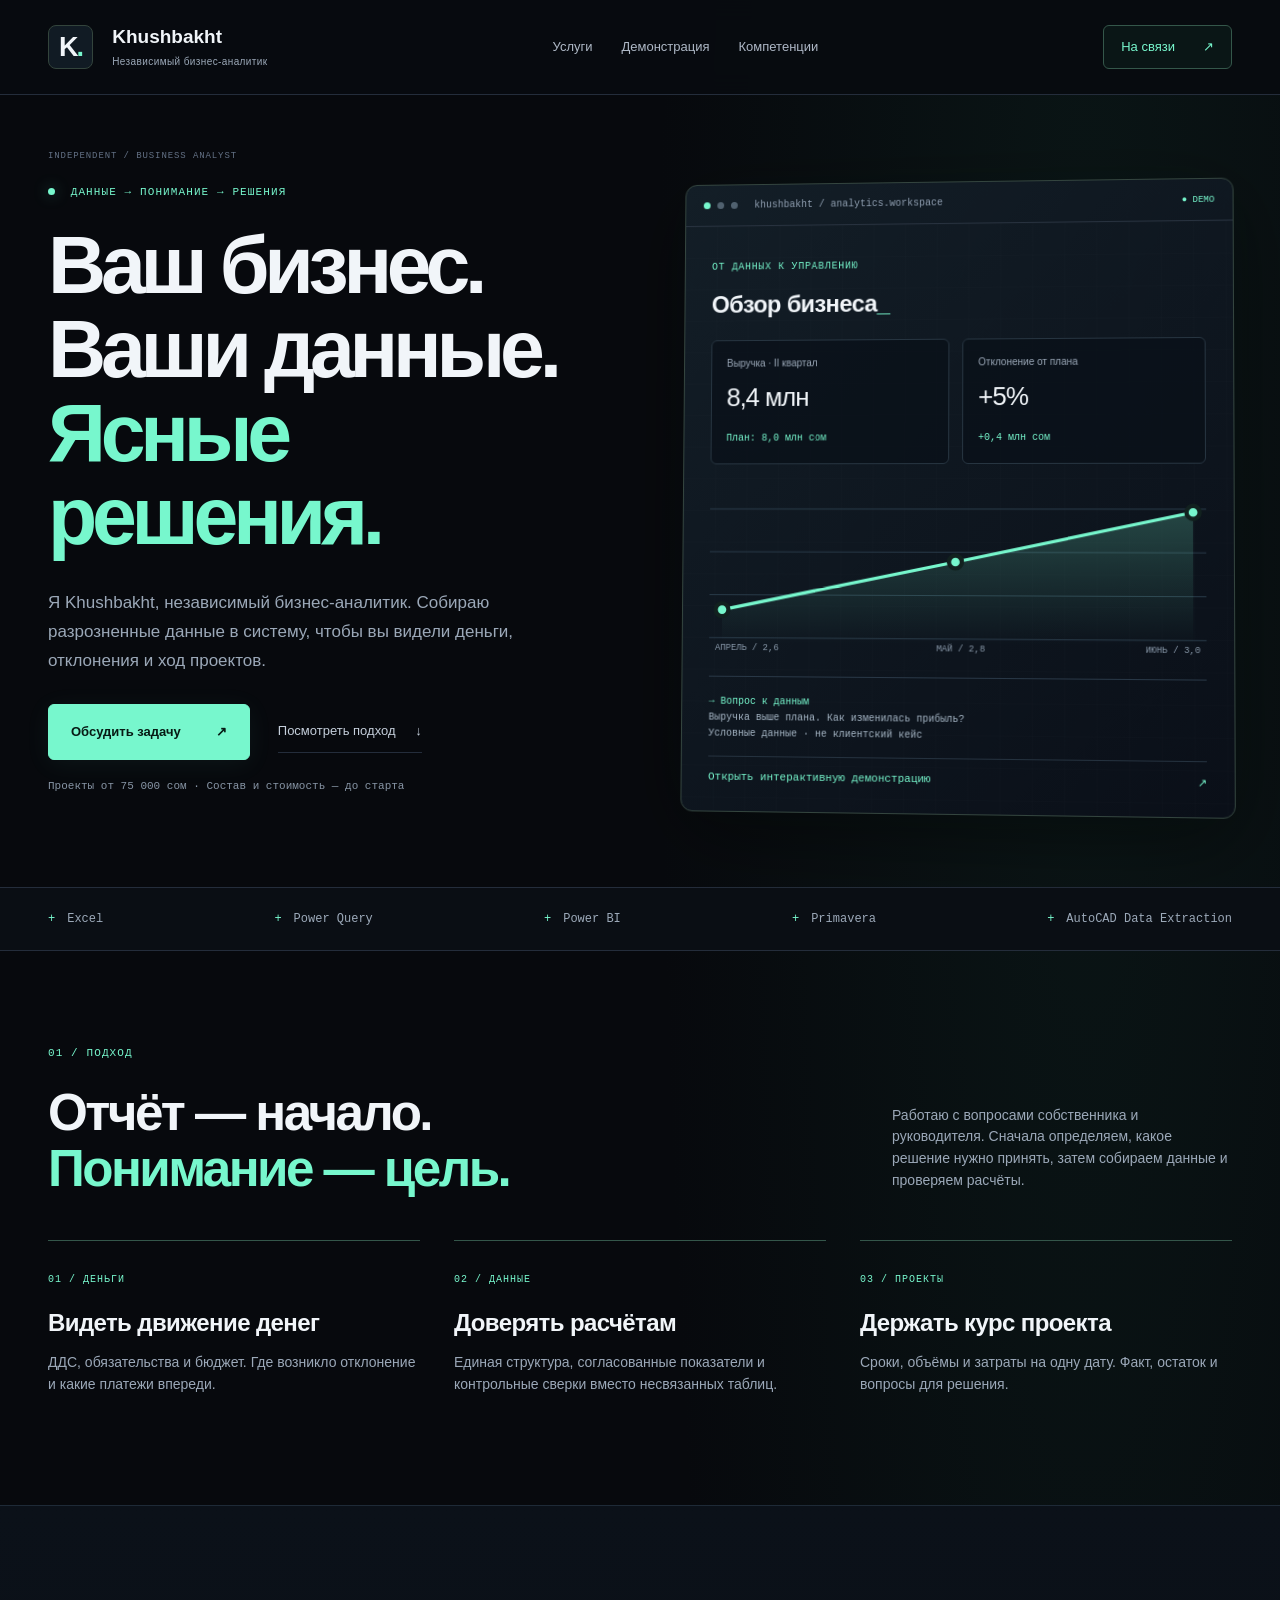
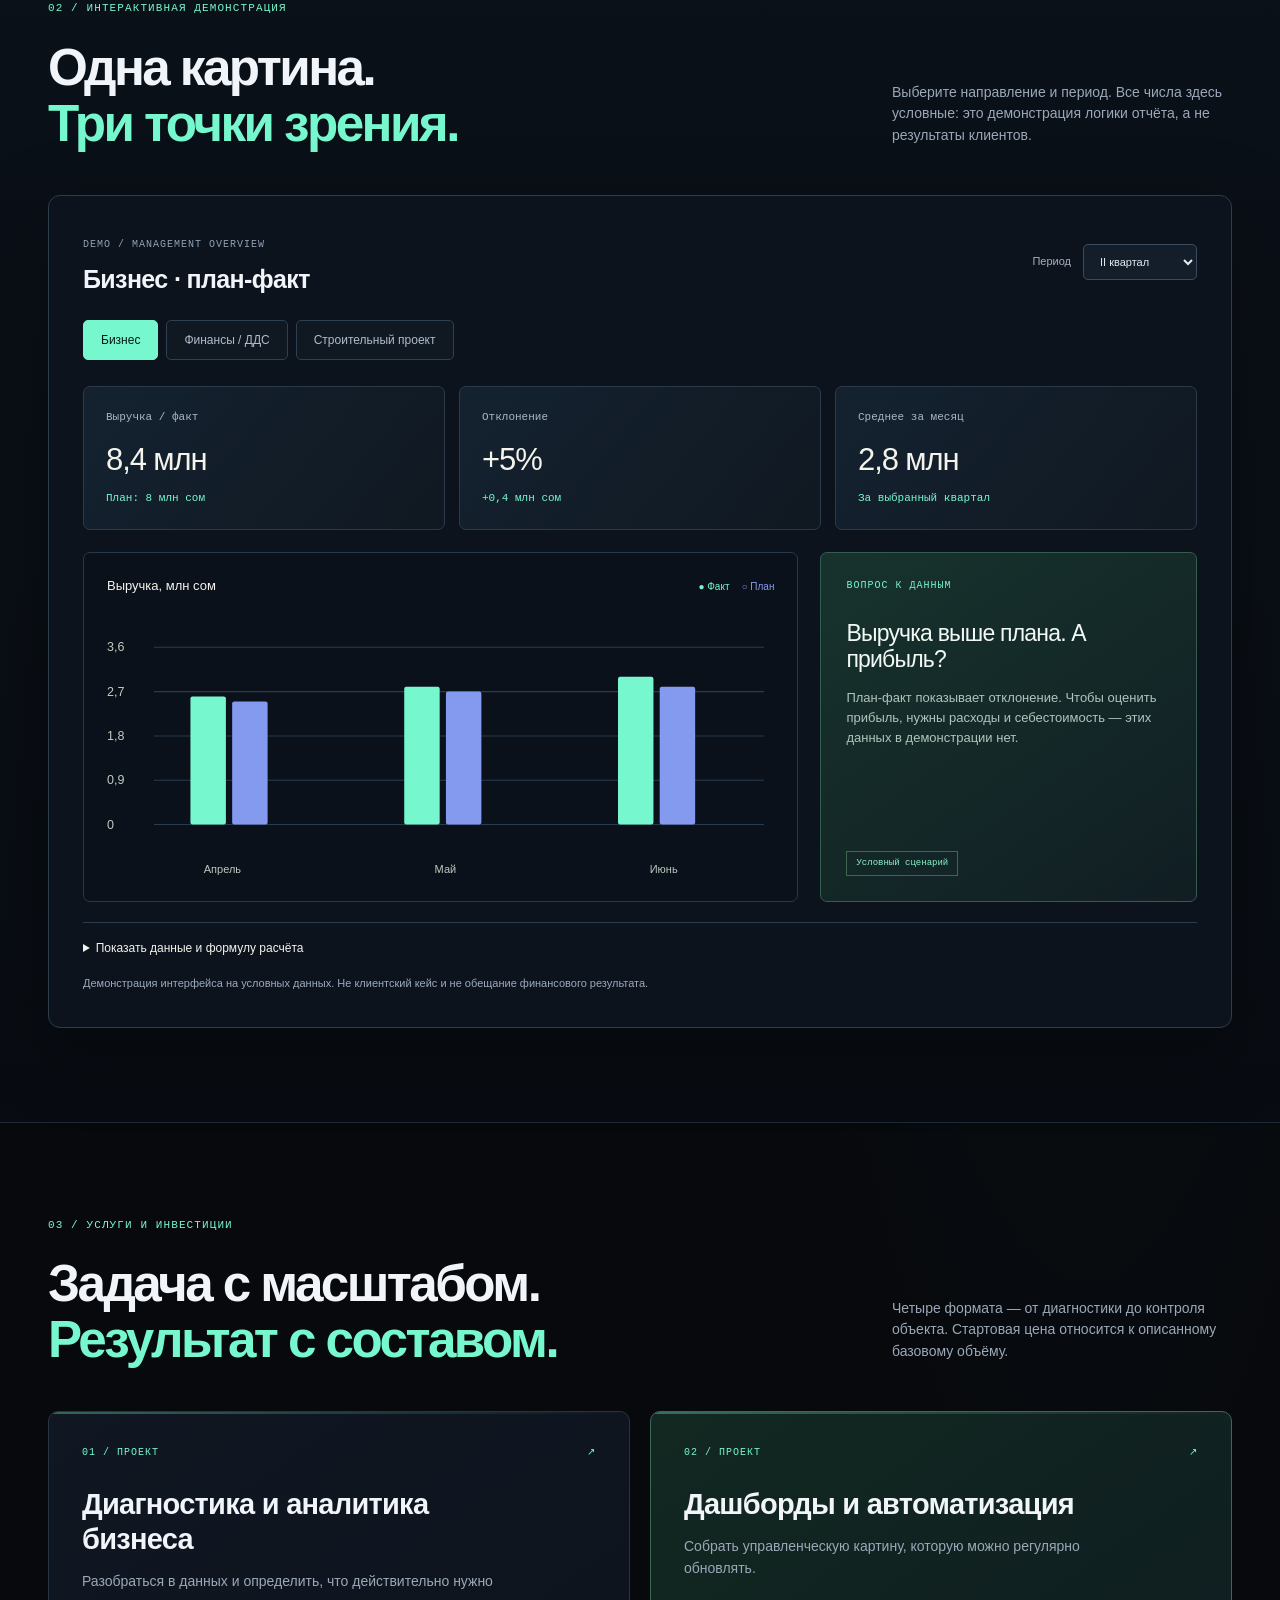
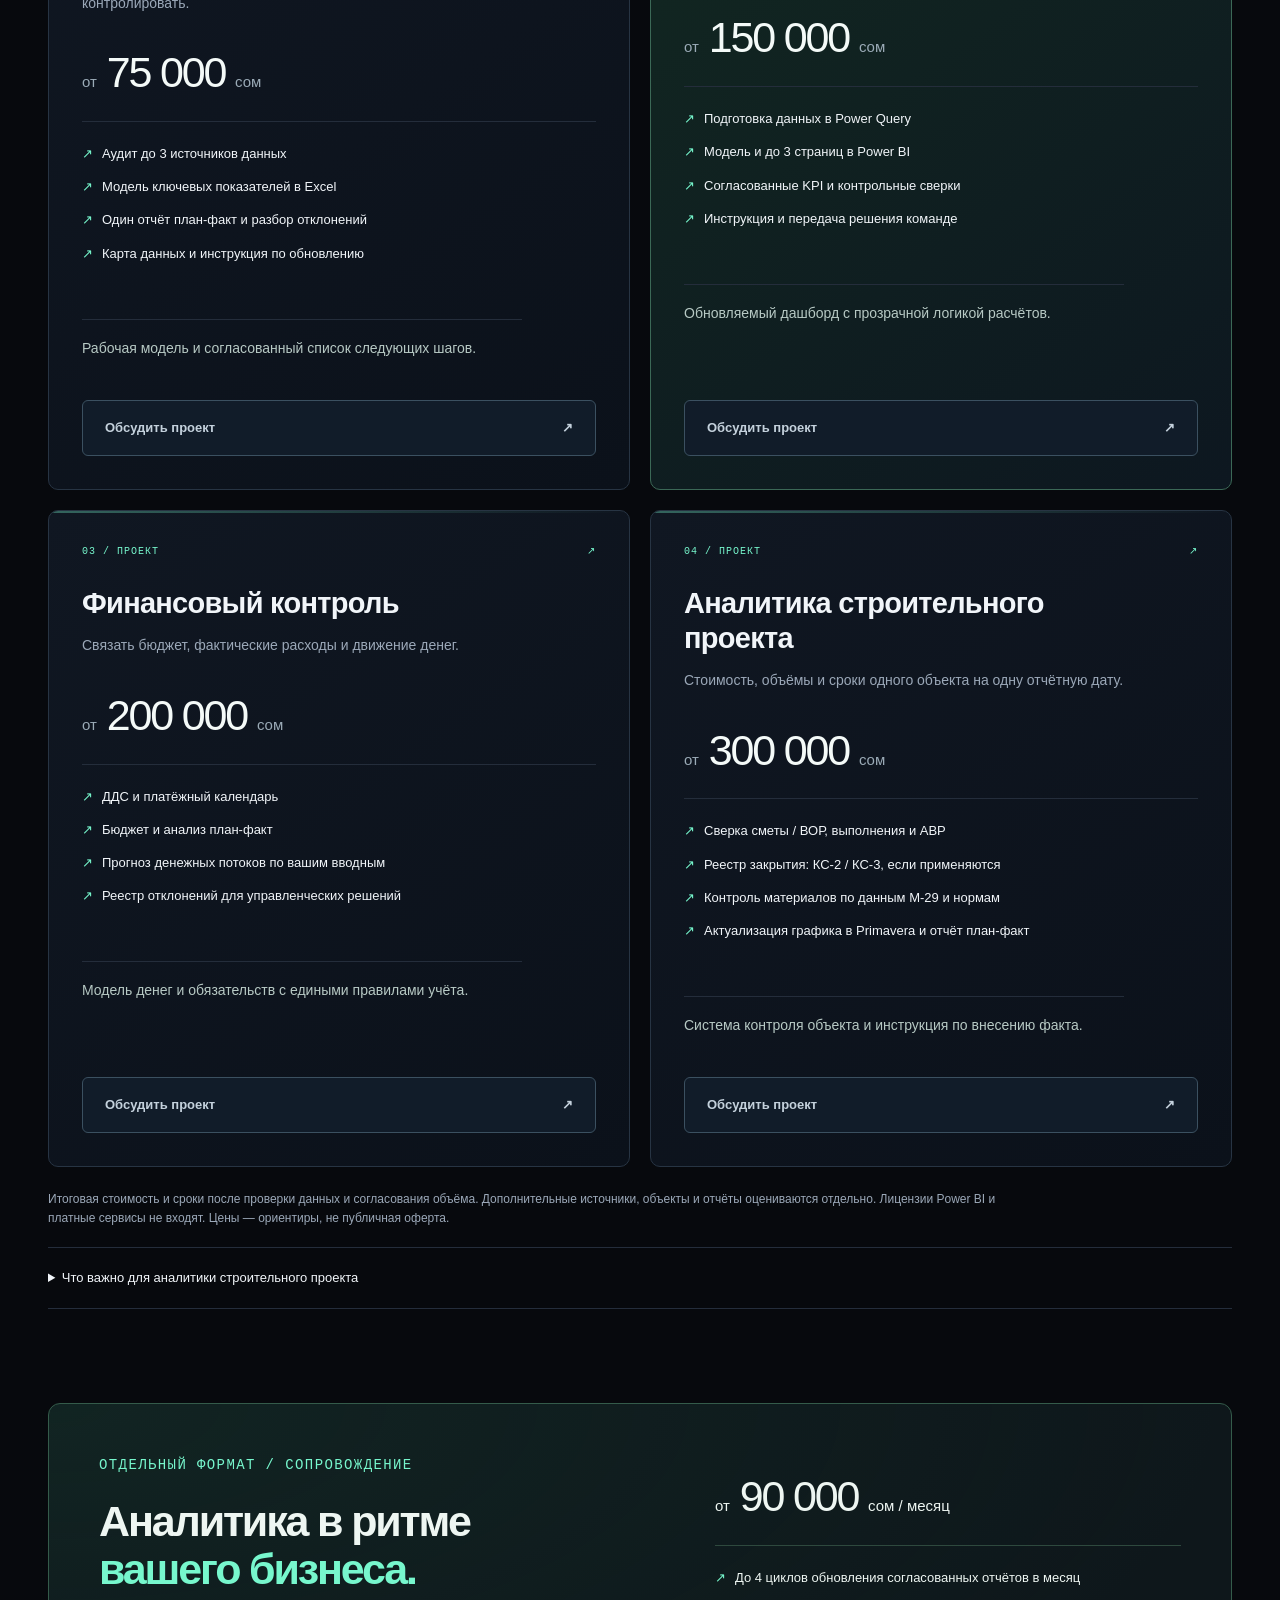
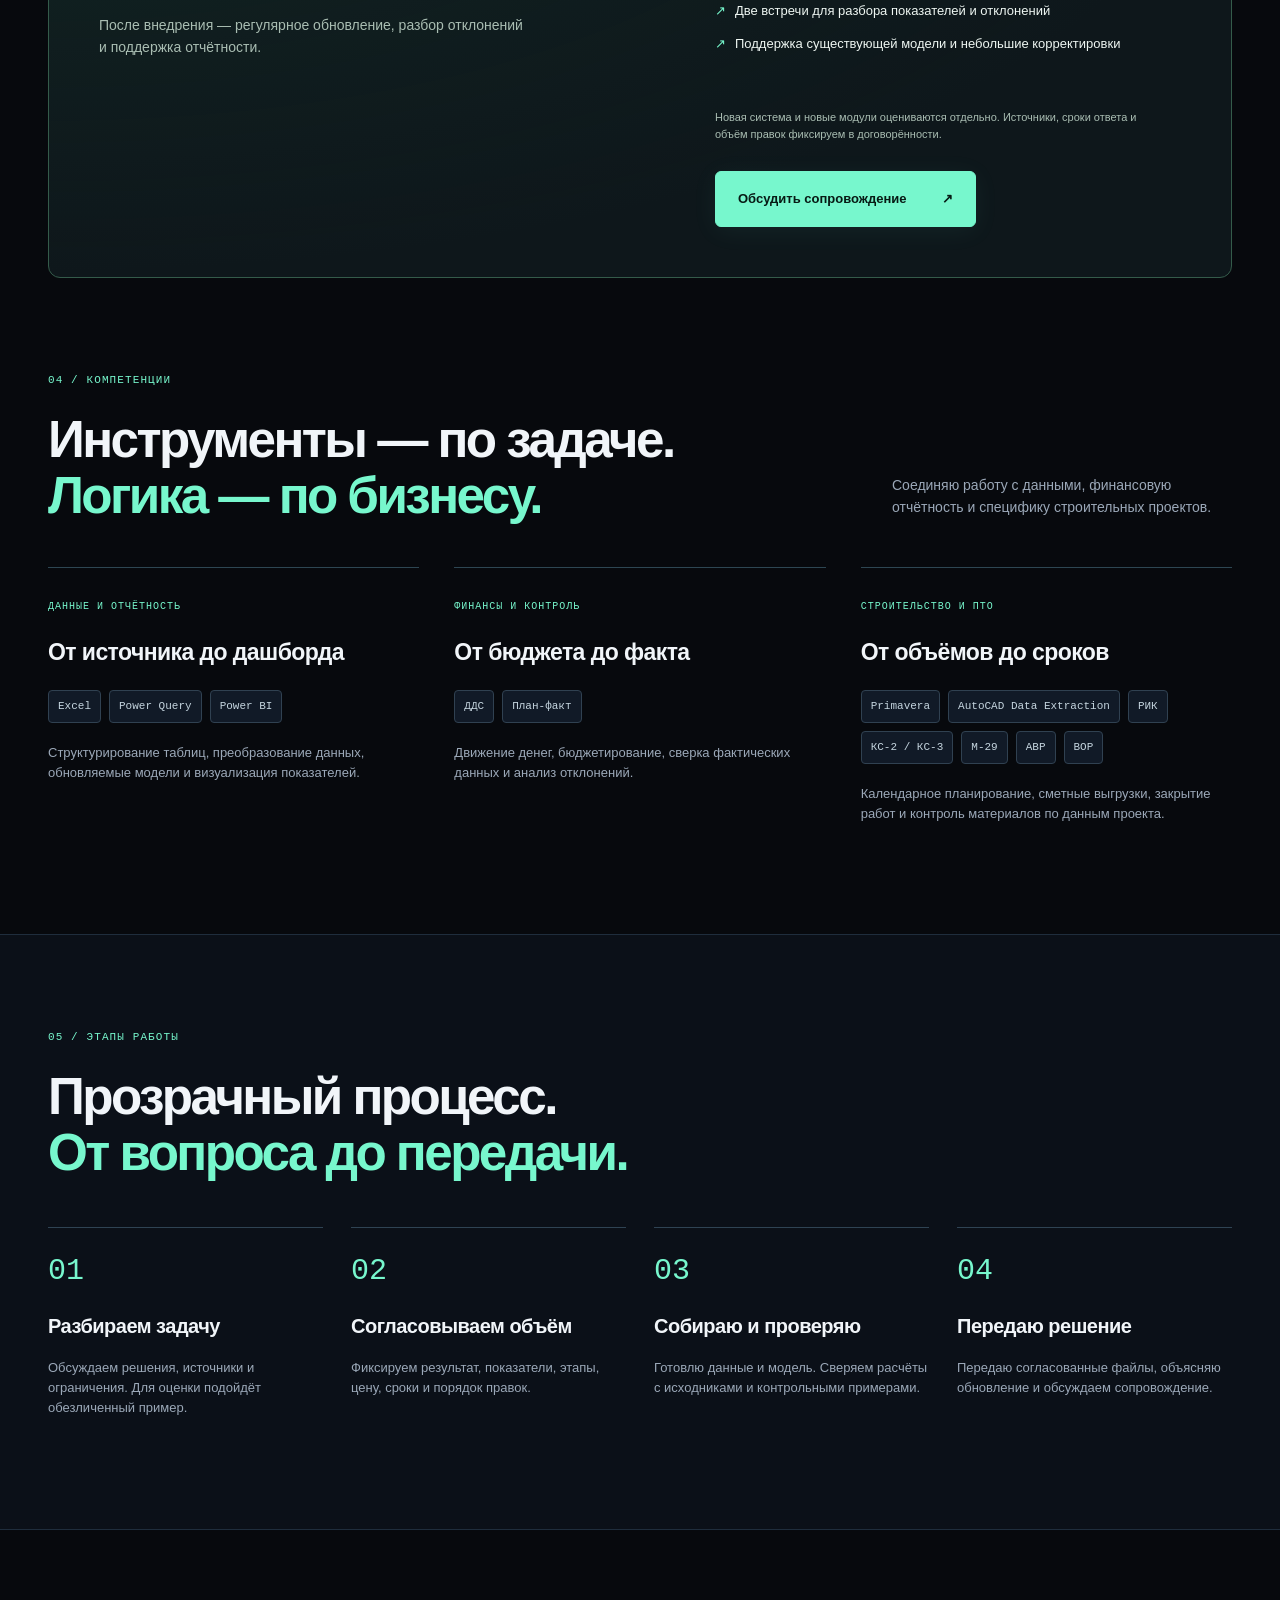
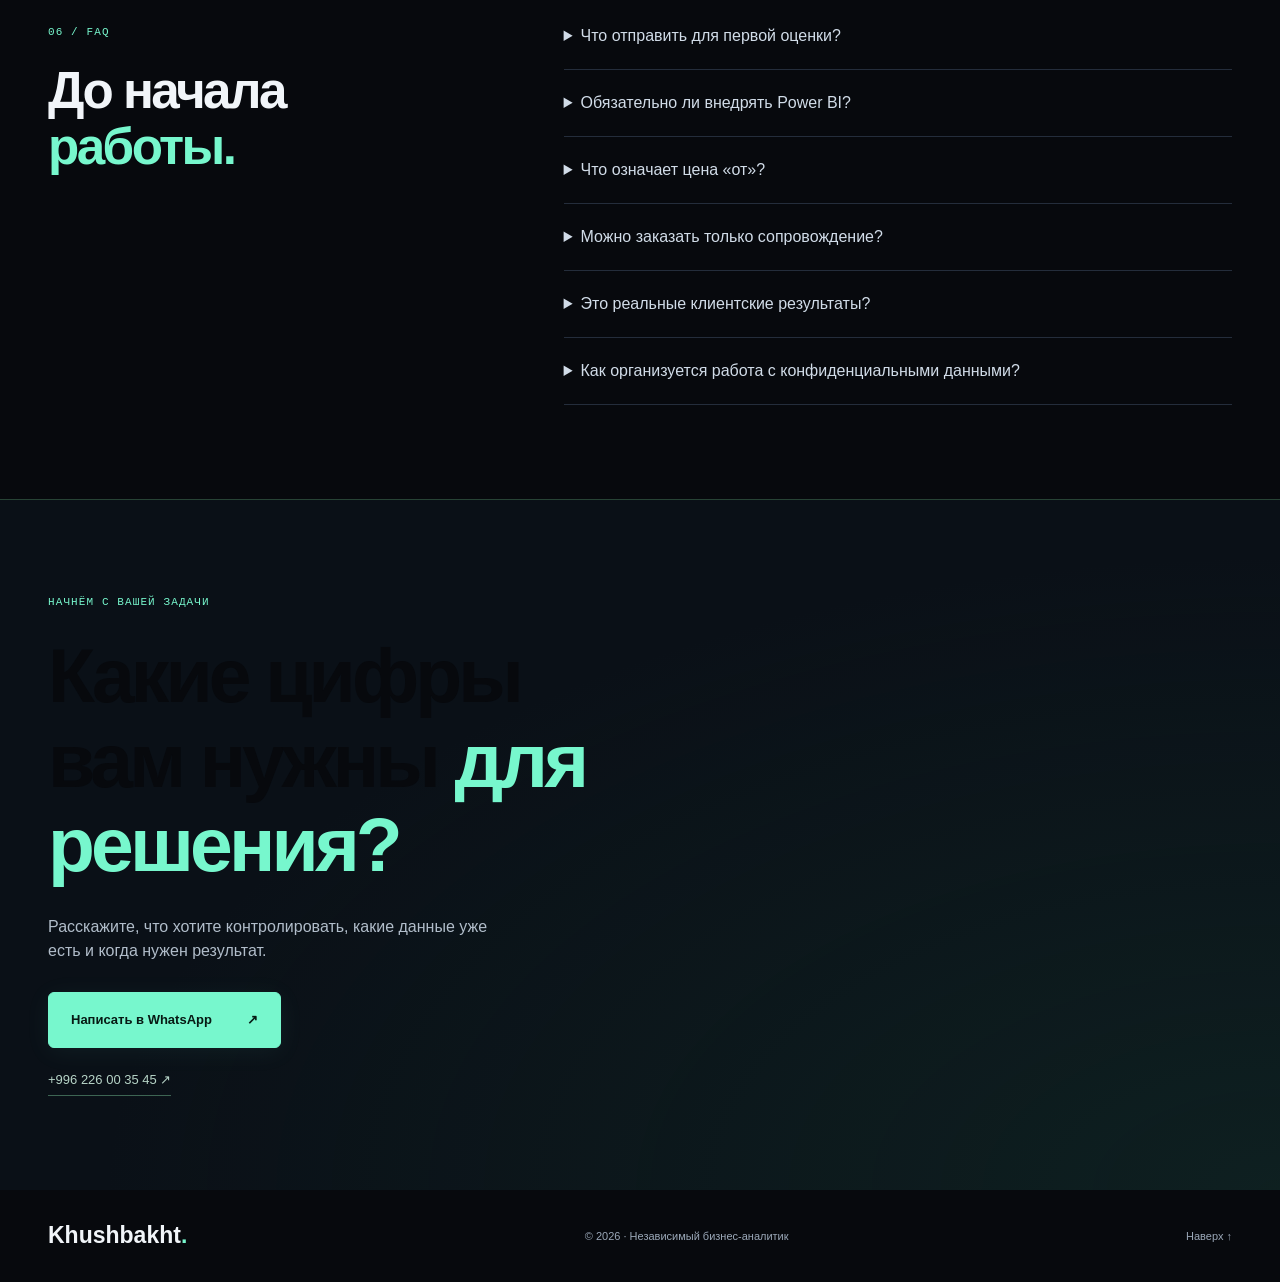
==== commit 7434cdbd: "Restore serious dark aesthetic with terminal hero, graphite panels and mint analytics" ====
--- a/index.html
+++ b/index.html
@@ -2,12 +2,12 @@
 <html lang="ru"><head><meta charset="utf-8"><meta name="viewport" content="width=device-width,initial-scale=1">
 <title>Khushbakht — независимый бизнес-аналитик</title>
 <meta name="description" content="Аналитика бизнеса, финансов и строительных проектов. Excel, Power Query, Power BI и Primavera. Проекты от 75 000 сом. Независимый аналитик Khushbakht.">
-<link rel="canonical" href="https://kushbakht.github.io/Price-list/"><meta name="theme-color" content="#163e36"><link rel="icon" href="favicon.svg" type="image/svg+xml">
+<link rel="canonical" href="https://kushbakht.github.io/Price-list/"><meta name="theme-color" content="#07090d"><link rel="icon" href="favicon.svg" type="image/svg+xml">
 <meta property="og:type" content="website"><meta property="og:locale" content="ru_RU"><meta property="og:site_name" content="Khushbakht — независимый аналитик"><meta property="og:title" content="Ваш бизнес. В ясных цифрах."><meta property="og:description" content="Независимая аналитика бизнеса, финансов и проектов. Проекты от 75 000 до 300 000 сом на старте."><meta property="og:url" content="https://kushbakht.github.io/Price-list/"><meta property="og:image" content="https://kushbakht.github.io/Price-list/og-analyst.png"><meta property="og:image:width" content="1200"><meta property="og:image:height" content="630"><meta property="og:image:type" content="image/png"><meta property="og:image:alt" content="Khushbakht. Ваш бизнес в ясных цифрах. Независимая бизнес-аналитика.">
 <meta name="twitter:card" content="summary_large_image"><meta name="twitter:title" content="Khushbakht — независимый бизнес-аналитик"><meta name="twitter:description" content="Бизнес, финансы и проекты в ясных цифрах. Проекты от 75 000 сом."><meta name="twitter:image" content="https://kushbakht.github.io/Price-list/og-analyst.png">
-<link rel="stylesheet" href="styles.css"><script src="dashboard.js" defer></script></head>
+<link rel="stylesheet" href="styles.css"><link rel="stylesheet" href="dark.css"><script src="dashboard.js" defer></script></head>
 <body><a href="#main" class="skip">К содержимому</a><header><nav class="wrap" aria-label="Основная навигация"><a class="brand" href="#main"><span class="brand-icon">K<span>.</span></span><span>Khushbakht<small>Независимый бизнес-аналитик</small></span></a><div class="navlinks"><a href="#services">Услуги</a><a href="#demo">Демонстрация</a><a href="#expertise">Компетенции</a></div><a class="nav-contact" href="https://wa.me/996226003545?text=%D0%97%D0%B4%D1%80%D0%B0%D0%B2%D1%81%D1%82%D0%B2%D1%83%D0%B9%D1%82%D0%B5%21%20%D0%A5%D0%BE%D1%87%D1%83%20%D0%BE%D0%B1%D1%81%D1%83%D0%B4%D0%B8%D1%82%D1%8C%20%D0%B7%D0%B0%D0%B4%D0%B0%D1%87%D1%83." target="_blank" rel="noopener noreferrer">На связи <span aria-hidden="true">↗</span></a></nav></header>
-<main id="main"><section class="hero wrap"><div class="hero-copy"><p class="eyebrow"><span class="dot"></span> ДАННЫЕ → ПОНИМАНИЕ → РЕШЕНИЯ</p><h1>Ваш бизнес.<br>В <em>ясных</em><br>цифрах.</h1><p class="lead">Я Khushbakht, независимый бизнес-аналитик. Собираю разрозненные данные в систему, чтобы вы видели деньги, отклонения и ход проектов.</p><div class="actions"><a class="button" href="https://wa.me/996226003545?text=%D0%97%D0%B4%D1%80%D0%B0%D0%B2%D1%81%D1%82%D0%B2%D1%83%D0%B9%D1%82%D0%B5%2C%20Khushbakht%21%20%D0%A5%D0%BE%D1%87%D1%83%20%D0%BE%D0%B1%D1%81%D1%83%D0%B4%D0%B8%D1%82%D1%8C%20%D0%B0%D0%BD%D0%B0%D0%BB%D0%B8%D1%82%D0%B8%D0%BA%D1%83%20%D0%B4%D0%BB%D1%8F%20%D0%B1%D0%B8%D0%B7%D0%BD%D0%B5%D1%81%D0%B0." target="_blank" rel="noopener noreferrer">Обсудить задачу <span aria-hidden="true">↗</span></a><a class="text-link" href="#demo">Посмотреть подход <span>↓</span></a></div><p class="hero-note">Проекты от 75 000 сом · Состав и стоимость — до старта</p></div><div class="hero-visual"><div class="visual-caption"><span>АНАЛИТИКА ДЛЯ РЕШЕНИЙ</span><span>01 — 03</span></div><div class="orbit" aria-hidden="true"><div class="orbit-center">K<span>.</span></div><div class="orbit-label label-a">БИЗНЕС</div><div class="orbit-label label-b">ФИНАНСЫ</div><div class="orbit-label label-c">ПРОЕКТЫ</div></div><div class="visual-bottom"><span>За каждой цифрой —<br>вопрос, который важен вам.</span><span class="arrow-large" aria-hidden="true">↗</span></div></div></section>
+<main id="main"><section class="hero wrap"><div class="hero-copy"><p class="eyebrow"><span class="dot"></span> ДАННЫЕ → ПОНИМАНИЕ → РЕШЕНИЯ</p><h1>Ваш бизнес.<br>Ваши данные.<br><em>Ясные решения.</em></h1><p class="lead">Я Khushbakht, независимый бизнес-аналитик. Собираю разрозненные данные в систему, чтобы вы видели деньги, отклонения и ход проектов.</p><div class="actions"><a class="button" href="https://wa.me/996226003545?text=%D0%97%D0%B4%D1%80%D0%B0%D0%B2%D1%81%D1%82%D0%B2%D1%83%D0%B9%D1%82%D0%B5%2C%20Khushbakht%21%20%D0%A5%D0%BE%D1%87%D1%83%20%D0%BE%D0%B1%D1%81%D1%83%D0%B4%D0%B8%D1%82%D1%8C%20%D0%B0%D0%BD%D0%B0%D0%BB%D0%B8%D1%82%D0%B8%D0%BA%D1%83%20%D0%B4%D0%BB%D1%8F%20%D0%B1%D0%B8%D0%B7%D0%BD%D0%B5%D1%81%D0%B0." target="_blank" rel="noopener noreferrer">Обсудить задачу <span aria-hidden="true">↗</span></a><a class="text-link" href="#demo">Посмотреть подход <span>↓</span></a></div><p class="hero-note">Проекты от 75 000 сом · Состав и стоимость — до старта</p></div><div class="hero-visual"><div class="terminal-bar"><i></i><i></i><i></i><span>khushbakht / analytics.workspace</span><span class="terminal-status">● DEMO</span></div><div class="terminal-body"><span class="terminal-eyebrow">ОТ ДАННЫХ К УПРАВЛЕНИЮ</span><h3>Обзор бизнеса<span style="color:#77f7cd">_</span></h3><div class="signal-row"><div><small>Выручка · II квартал</small><strong>8,4 млн</strong><span>План: 8,0 млн сом</span></div><div><small>Отклонение от плана</small><strong>+5%</strong><span>+0,4 млн сом</span></div></div><svg class="signal-chart" viewBox="0 0 460 150" role="img" aria-label="Условная выручка за апрель, май и июнь: 2,6, 2,8 и 3 миллиона сом"><defs><linearGradient id="hero-fill" x1="0" y1="0" x2="0" y2="1"><stop stop-color="#77f7cd" stop-opacity=".22"/><stop offset="1" stop-color="#77f7cd" stop-opacity="0"/></linearGradient></defs><g stroke="#283a48"><path d="M0 25H460M0 65H460M0 105H460M0 145H460"/></g><path d="M12 119L230 74L448 28L448 150H12Z" fill="url(#hero-fill)"/><path d="M12 119L230 74L448 28" fill="none" stroke="#77f7cd" stroke-width="3"/><g fill="#77f7cd" stroke="#12211f" stroke-width="4"><circle cx="12" cy="119" r="6"/><circle cx="230" cy="74" r="6"/><circle cx="448" cy="28" r="6"/></g></svg><div class="signal-labels"><span>АПРЕЛЬ / 2,6</span><span>МАЙ / 2,8</span><span>ИЮНЬ / 3,0</span></div><div class="terminal-footer"><b>→ Вопрос к данным</b><br>Выручка выше плана. Как изменилась прибыль?<br><span>Условные данные · не клиентский кейс</span></div><a class="terminal-link" href="#demo">Открыть интерактивную демонстрацию <span>↗</span></a></div></div></section>
 <div class="tool-strip"><div class="wrap"><span>Excel</span><span>Power Query</span><span>Power BI</span><span>Primavera</span><span>AutoCAD Data Extraction</span></div></div>
 <section class="wrap section" id="approach"><div class="section-head"><div><p class="eyebrow">01 / ПОДХОД</p><h2>Отчёт — начало.<br><em>Понимание — цель.</em></h2></div><p>Работаю с вопросами собственника и руководителя. Сначала определяем, какое решение нужно принять, затем собираем данные и проверяем расчёты.</p></div><div class="outcomes"><article><span>01 / ДЕНЬГИ</span><h3>Видеть движение денег</h3><p>ДДС, обязательства и бюджет. Где возникло отклонение и какие платежи впереди.</p></article><article><span>02 / ДАННЫЕ</span><h3>Доверять расчётам</h3><p>Единая структура, согласованные показатели и контрольные сверки вместо несвязанных таблиц.</p></article><article><span>03 / ПРОЕКТЫ</span><h3>Держать курс проекта</h3><p>Сроки, объёмы и затраты на одну дату. Факт, остаток и вопросы для решения.</p></article></div></section>
 <section class="demo-section section" id="demo"><div class="wrap"><div class="section-head"><div><p class="eyebrow">02 / ИНТЕРАКТИВНАЯ ДЕМОНСТРАЦИЯ</p><h2>Одна картина.<br><em>Три точки зрения.</em></h2></div><p>Выберите направление и период. Все числа здесь условные: это демонстрация логики отчёта, а не результаты клиентов.</p></div><div class="dashboard"><div class="dash-top"><div><span class="dash-kicker">DEMO / MANAGEMENT OVERVIEW</span><h3 id="dash-heading">Бизнес · план-факт</h3></div><label class="period-label">Период<select id="period"><option value="q1">I квартал</option><option value="q2" selected>II квартал</option></select></label></div><div class="dash-tabs" role="group" aria-label="Направление отчёта"><button type="button" data-view="business" aria-pressed="true">Бизнес</button><button type="button" data-view="finance" aria-pressed="false">Финансы / ДДС</button><button type="button" data-view="project" aria-pressed="false">Строительный проект</button></div><div id="dash-results" aria-live="polite"><div class="metrics" id="metrics"></div><div class="chart-grid"><div class="chart-panel"><div class="chart-heading"><h4 id="chart-label">Выручка по месяцам</h4><div class="legend"><span>● Факт</span><span>○ План</span></div></div><svg id="chart" viewBox="0 0 640 235" role="img" aria-labelledby="chart-title chart-desc"><title id="chart-title">Демонстрационная выручка</title><desc id="chart-desc">Условные данные</desc></svg><div id="month-labels" class="month-labels"></div></div><div class="insight"><span class="dash-kicker">ВОПРОС К ДАННЫМ</span><h4 id="insight-title"></h4><p id="insight-text"></p><span class="demo-tag">Условный сценарий</span></div></div><details class="data-details"><summary>Показать данные и формулу расчёта</summary><div class="table-scroll"><table><caption id="data-caption">Условные данные</caption><thead><tr><th scope="col">Месяц</th><th scope="col" id="fact-header">Факт</th><th scope="col" id="plan-header">План</th></tr></thead><tbody id="data-table"></tbody></table></div><p id="formula"></p></details></div><p class="demo-disclaimer">Демонстрация интерфейса на условных данных. Не клиентский кейс и не обещание финансового результата.</p></div></div></section>
--- a/dark.css
+++ b/dark.css
@@ -0,0 +1,3 @@
+:root{color-scheme:dark;--paper:#07090d;--ink:#f1f5f9;--muted:#9ba8b8;--line:#242d3b;--lime:#77f7cd;--dark:#0c111a}body{background:radial-gradient(ellipse at 85% 6%,#12372d44,transparent 28%),#07090d;font-family:Arial,Helvetica,sans-serif}header{background:#080b10e8;border-color:#242d3b}.brand small{color:#9ba8b8}.brand-icon{background:#111b24;border:1px solid #33443c;padding:5px 10px;font-size:27px;border-radius:8px;letter-spacing:-.07em}.brand-icon>span,.footer-brand>span{color:#77f7cd}.navlinks{color:#aeb8c6}.navlinks a:hover,.text-link:hover{color:#77f7cd}.nav-contact{color:#77f7cd;border:1px solid #34574a;border-radius:6px;padding:11px 17px;background:#16362944}.eyebrow,.service-top,.outcomes article>span,.skill-grid article>span{font-family:Consolas,monospace;color:#77f7cd;font-weight:400;letter-spacing:.1em}.dot{background:#77f7cd;box-shadow:0 0 15px #77f7cd66}h1{font-size:clamp(58px,6.3vw,92px);font-weight:700;line-height:1.04;letter-spacing:-.065em}h1 em,h2 em{font-family:inherit;font-style:normal;font-weight:inherit;letter-spacing:inherit;color:#77f7cd}h2{font-weight:600}h3{font-weight:600}.hero{grid-template-columns:1.05fr 1fr;gap:50px;padding-block:84px 74px;position:relative}.hero-copy{position:relative}.hero-copy:before{content:'INDEPENDENT / BUSINESS ANALYST';position:absolute;top:-33px;left:0;color:#637185;letter-spacing:.1em;font:9px Consolas,monospace}.lead{font-size:17px;max-width:500px;line-height:1.7}.button,.support .button,.contact .button{background:#77f7cd;color:#071a14;border:1px solid #77f7cd;border-radius:6px;box-shadow:0 4px 26px #77f7cd10}.button:hover,.support .button:hover,.contact .button:hover{background:#a4ffe1;border-color:#a4ffe1}.text-link{color:#c5cfdb}.hero-note{font:11px Consolas,monospace;color:#8795a5}.hero-visual{background:linear-gradient(140deg,#131e27,#0a0f18);color:#f1f5f9;border:1px solid #34453f;box-shadow:0 20px 80px #0007,0 0 60px #77f7cd06;border-radius:12px;padding:0;min-height:500px;transform:perspective(1600px) rotateY(-4deg) rotateX(2deg);justify-content:initial}.terminal-bar{display:flex;align-items:center;gap:7px;padding:15px 18px;border-bottom:1px solid #28323f;font:10px Consolas,monospace;color:#8f9eb0}.terminal-bar i{height:7px;width:7px;background:#50616f;border-radius:50%}.terminal-bar i:first-child{background:#77f7cd}.terminal-bar span{margin-left:10px}.terminal-status{margin-left:auto!important;color:#77f7cd;font-size:9px}.terminal-body{padding:27px;position:relative;background-image:linear-gradient(#ffffff02 1px,transparent 1px),linear-gradient(90deg,#ffffff02 1px,transparent 1px);background-size:32px 32px}.terminal-eyebrow{font:10px Consolas,monospace;color:#77f7cd;letter-spacing:.08em}.terminal-body h3{font-size:24px;margin:14px 0 21px}.signal-row{display:grid;grid-template-columns:1fr 1fr;gap:13px}.signal-row>div{background:#091018b8;border:1px solid #273541;border-radius:6px;padding:15px}.signal-row small{font-size:10px;color:#9ba8b8;display:block}.signal-row strong{font-size:26px;display:block;margin:7px 0;font-weight:500;letter-spacing:-.04em}.signal-row span{font:10px Consolas,monospace;color:#77f7cd}.signal-chart{width:100%;display:block;margin-top:18px}.signal-labels{display:flex;justify-content:space-between;font:9px Consolas,monospace;color:#8a9aab;padding:0 6px}.terminal-footer{border-top:1px solid #293847;margin-top:23px;padding-top:17px;color:#a5b5c4;font:10px Consolas,monospace;line-height:1.6}.terminal-footer b{color:#77f7cd;font-weight:400}.terminal-link{display:flex;justify-content:space-between;font:11px Consolas,monospace;color:#77f7cd;margin-top:14px;padding-top:14px;border-top:1px solid #25323f}.terminal-link:hover{color:#fff}.tool-strip{background:#0a0e14}.tool-strip .wrap{font:12px Consolas,monospace;color:#9daaba}.tool-strip span:before{content:'+';color:#77f7cd;margin-right:12px}.outcomes article{border-top-color:#34564a}.outcomes h3{font-size:24px}.demo-section{background:linear-gradient(180deg,#0b1119,#080c12);border-block:1px solid #1e2a37}.dashboard{background:#0d131d;border:1px solid #2d3d4c;border-radius:12px;box-shadow:0 22px 80px #0005;position:relative}.dash-top h3{color:#f1f5f9}.dash-kicker{font-family:Consolas,monospace;color:#8ea1b6}.period-label{color:#a4b1c2}select{background:#131e2a;border-color:#3b4b60;color:#e2eaf2;border-radius:5px}.dash-tabs button{background:#101821;color:#aebdce;border-color:#2e4052;border-radius:5px}.dash-tabs button[aria-pressed=true]{color:#071a14;background:#77f7cd;border-color:#77f7cd}.metric{background:linear-gradient(130deg,#142230,#101821);border:1px solid #2b3a4a;border-radius:7px}.metric strong{font-variant-numeric:tabular-nums}.metric small,.metric span{font-family:Consolas,monospace}.metric small{color:#a8b7c8}.metric span{color:#77f7cd}.chart-panel{background:#0a111a;border-color:#26394b;border-radius:7px}.legend{color:#77f7cd}.legend span:last-child{color:#849aef}.insight{background:linear-gradient(145deg,#17332d,#111e23);color:#ecf4f2;border:1px solid #345d4d;border-radius:7px}.insight .dash-kicker{color:#77f7cd}.insight h4{color:#f2f9f5}.insight p{color:#b1c4bc}.demo-tag{border-color:#416552;color:#8cf2ca;font-family:Consolas,monospace}.data-details,th,td{border-color:#2a3c4e}.data-details p,.demo-disclaimer{color:#9baabd}.service{background:linear-gradient(145deg,#101722,#0b111a);border-color:#273443;border-radius:10px;transition:transform .2s,border-color .2s;position:relative;overflow:hidden}.service:before{content:'';position:absolute;top:0;left:0;right:0;height:2px;background:linear-gradient(90deg,#77f7cd,transparent);opacity:.35}.service:hover{transform:translateY(-4px);border-color:#426653}.service:nth-child(2){background:linear-gradient(145deg,#122821,#0d1720);border-color:#3b6856}.service .price{color:#f4faf8;font-variant-numeric:tabular-nums}.service .price small{color:#9babb7}.service .deliverable{color:#b7c9c4}.secondary{color:#c4d1dc;background:#111c29;border-color:#3b5060;box-shadow:none}.secondary:hover{color:#77f7cd;background:#17283a;border-color:#4a7662}li:before{color:#77f7cd}.support{background:radial-gradient(ellipse at top left,#183e3155,transparent 70%),#0e171b;color:#eef6f2;border:1px solid #345b4a;border-radius:12px;position:relative}.support .eyebrow{color:#77f7cd}.support>div>p{color:#a9bdb2}.support ul{border-color:#2e493e}.support li:before{color:#77f7cd}.tags span{background:#111a27;border-color:#304151;border-radius:4px;color:#c5d5df;font-family:Consolas,monospace}.skill-grid article{border-top-color:#2d4652}.skill-grid h3{font-size:23px}.process-section{background:#0b1018;border-block:1px solid #1f2d3c}.steps article{border-top-color:#2f4353}.steps article>span{font-family:Consolas,monospace;color:#77f7cd;font-size:30px}.faq summary{color:#d1dce8}.faq details[open] summary{color:#77f7cd}.contact{background:radial-gradient(ellipse at bottom right,#163f3355,transparent 65%),#0a1017;border-top:1px solid #274335}.contact .eyebrow,.contact em{color:#77f7cd}.contact p{color:#b1bdca}.phone{color:#b7d4c7;border-color:#3d6553}.footer-brand{color:#f1f5f9}.skip{color:#071a14;background:#77f7cd}a:focus-visible,button:focus-visible,select:focus-visible,summary:focus-visible{outline-color:#77f7cd}::selection{color:#071a14;background:#77f7cd}
+@media(max-width:1050px){.hero{gap:30px}.hero-visual{min-height:470px}.terminal-body{padding:22px}.terminal-status{display:none}}@media(max-width:760px){.hero{grid-template-columns:1fr;gap:35px;padding-block:64px 45px}h1{font-size:clamp(49px,10vw,76px)}.hero-visual{transform:none;min-height:0;border-radius:10px}.terminal-body{padding:22px}.terminal-bar{padding:13px 17px;font-size:9px}.terminal-body h3{font-size:23px}.signal-row strong{font-size:25px}.tool-strip .wrap{font-size:11px}h2{font-size:clamp(31px,7vw,42px)}.nav-contact{padding:9px 12px}.brand-icon{font-size:23px}.contact h2{font-size:clamp(35px,9vw,52px)}.support h2{font-size:35px}.hero-copy:before{font-size:8px}.dashboard{padding:20px}.hero-note{font-size:10px;line-height:1.6}.service h3{font-size:27px}.service:hover{transform:none}}
+@media(max-width:390px){.hero .eyebrow{font-size:9px}.terminal-body{padding:18px}.signal-row{gap:9px}.signal-row>div{padding:12px}.signal-row strong{font-size:23px}.terminal-body h3{font-size:21px}.hero-copy .button{gap:24px}.contact h2{font-size:37px}.brand small{font-size:8px}.nav-contact{font-size:11px;gap:9px}.support h2{font-size:31px}.chart-heading{flex-wrap:wrap}.legend{font-size:9px}}
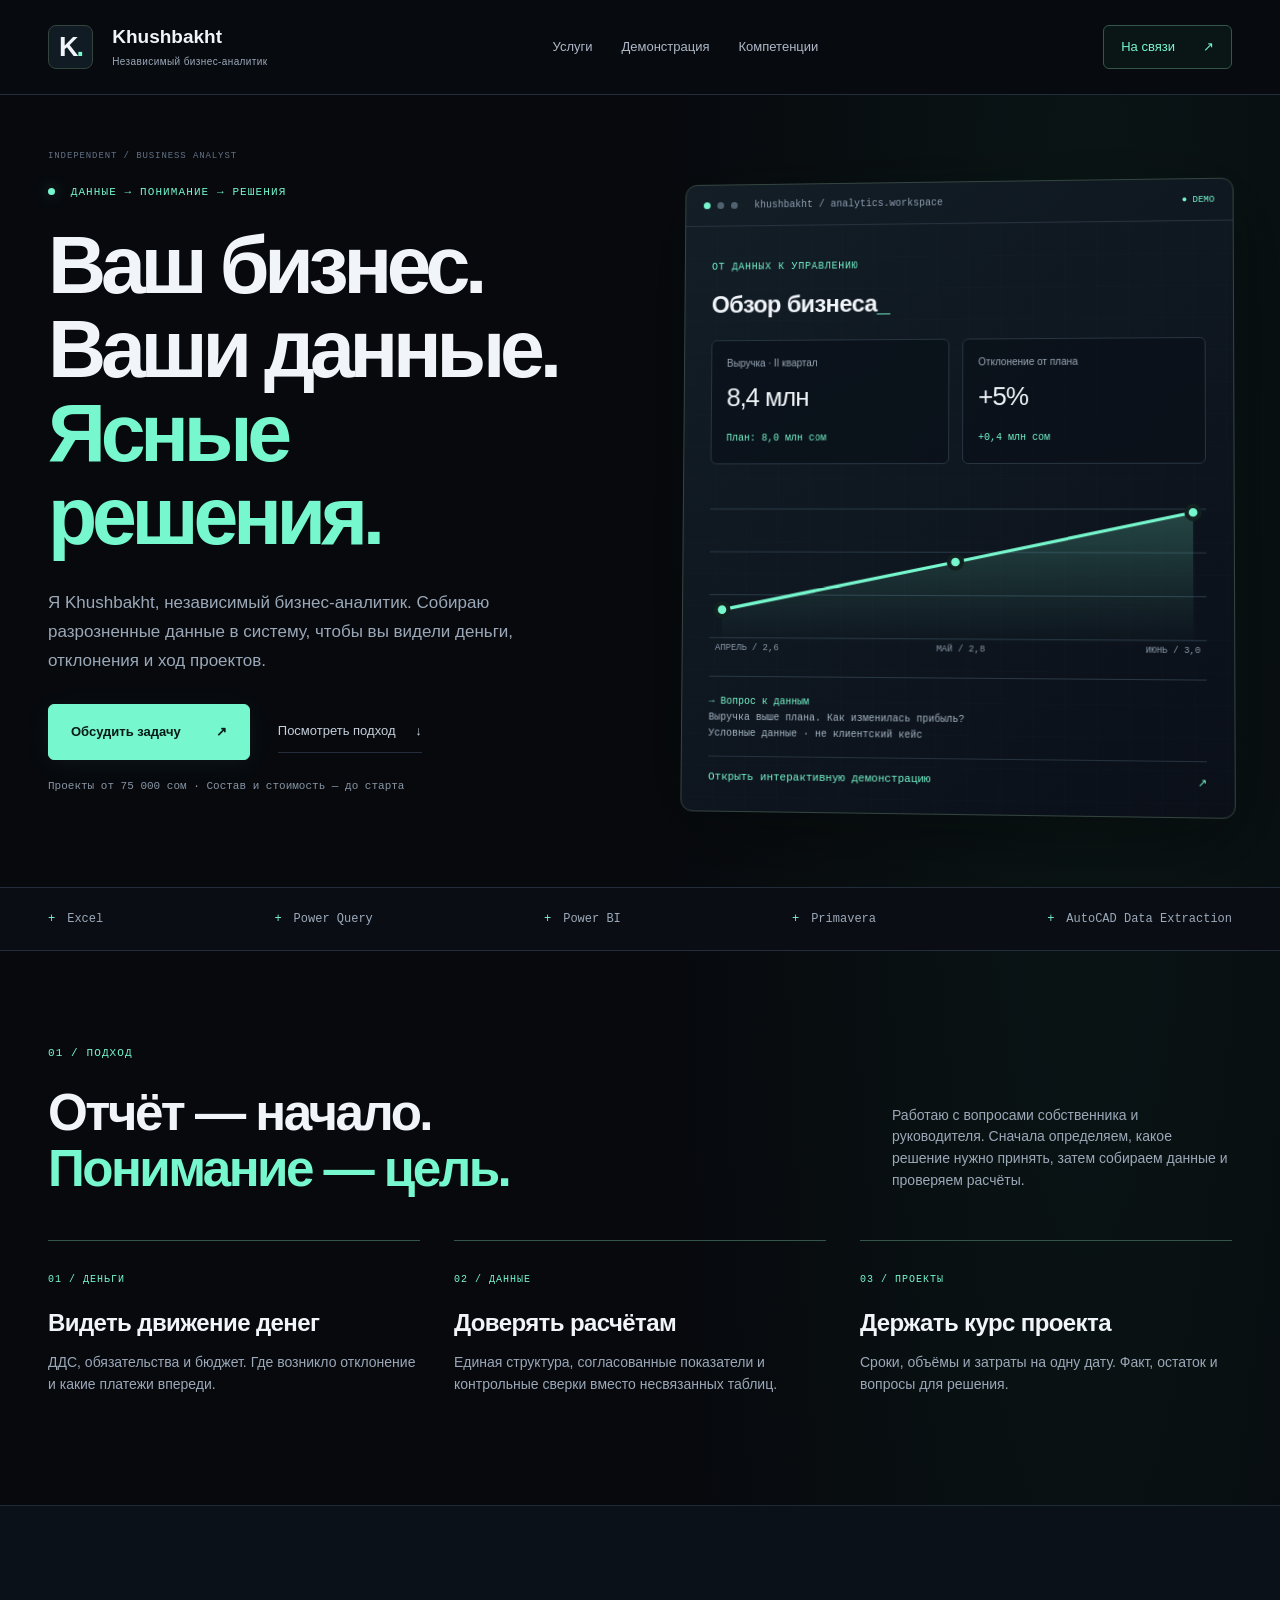
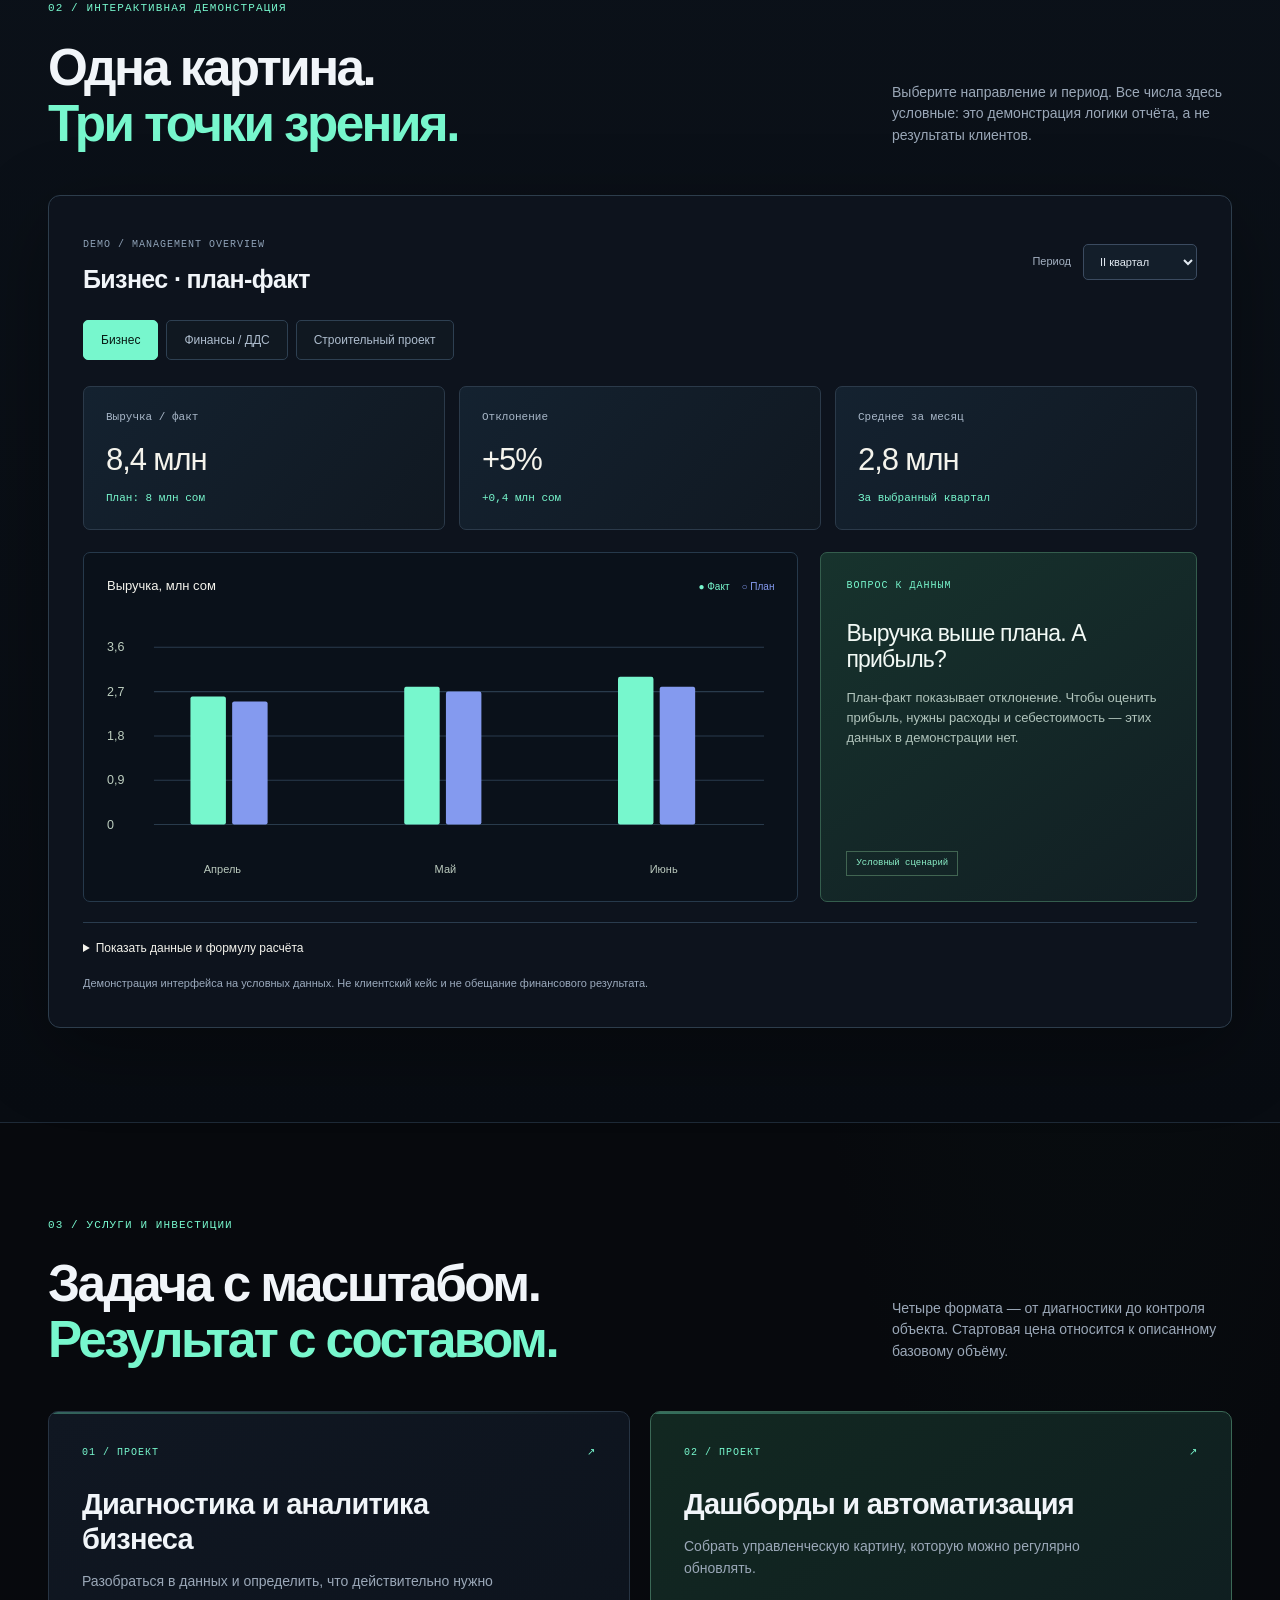
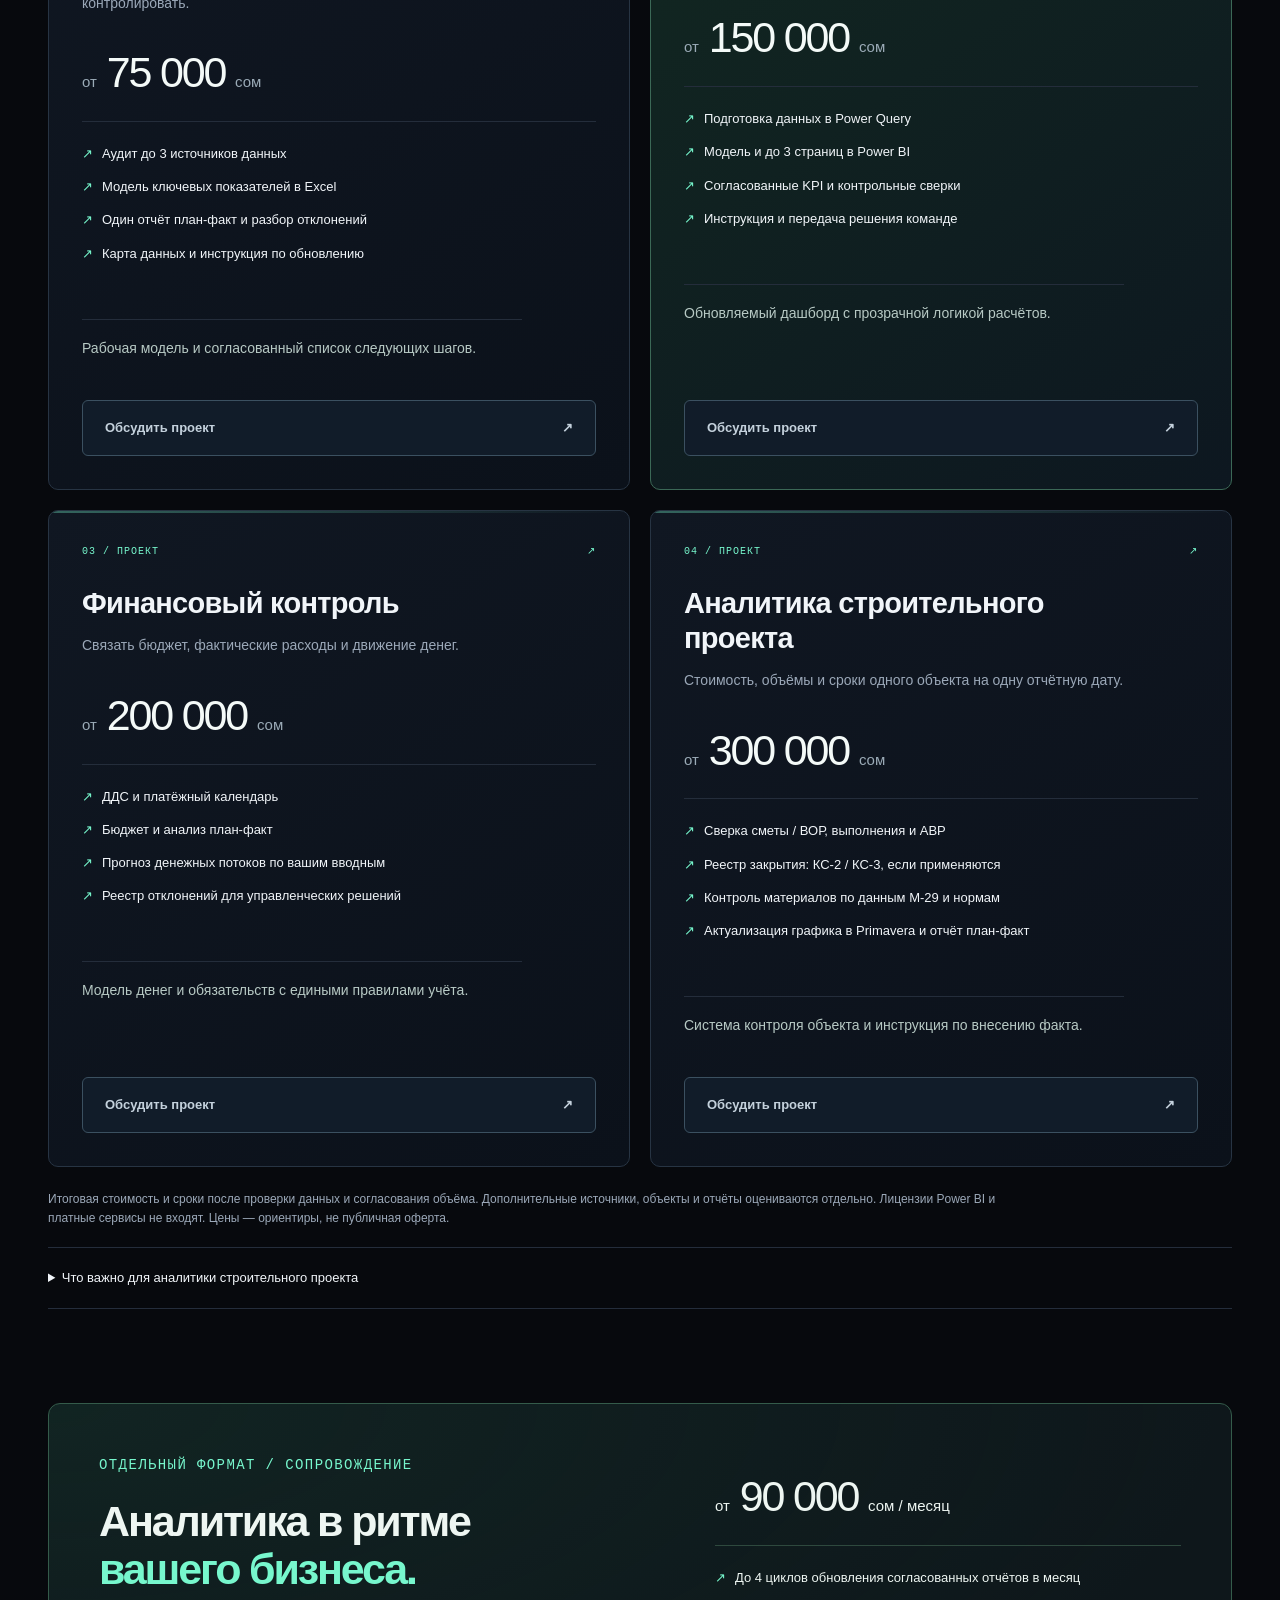
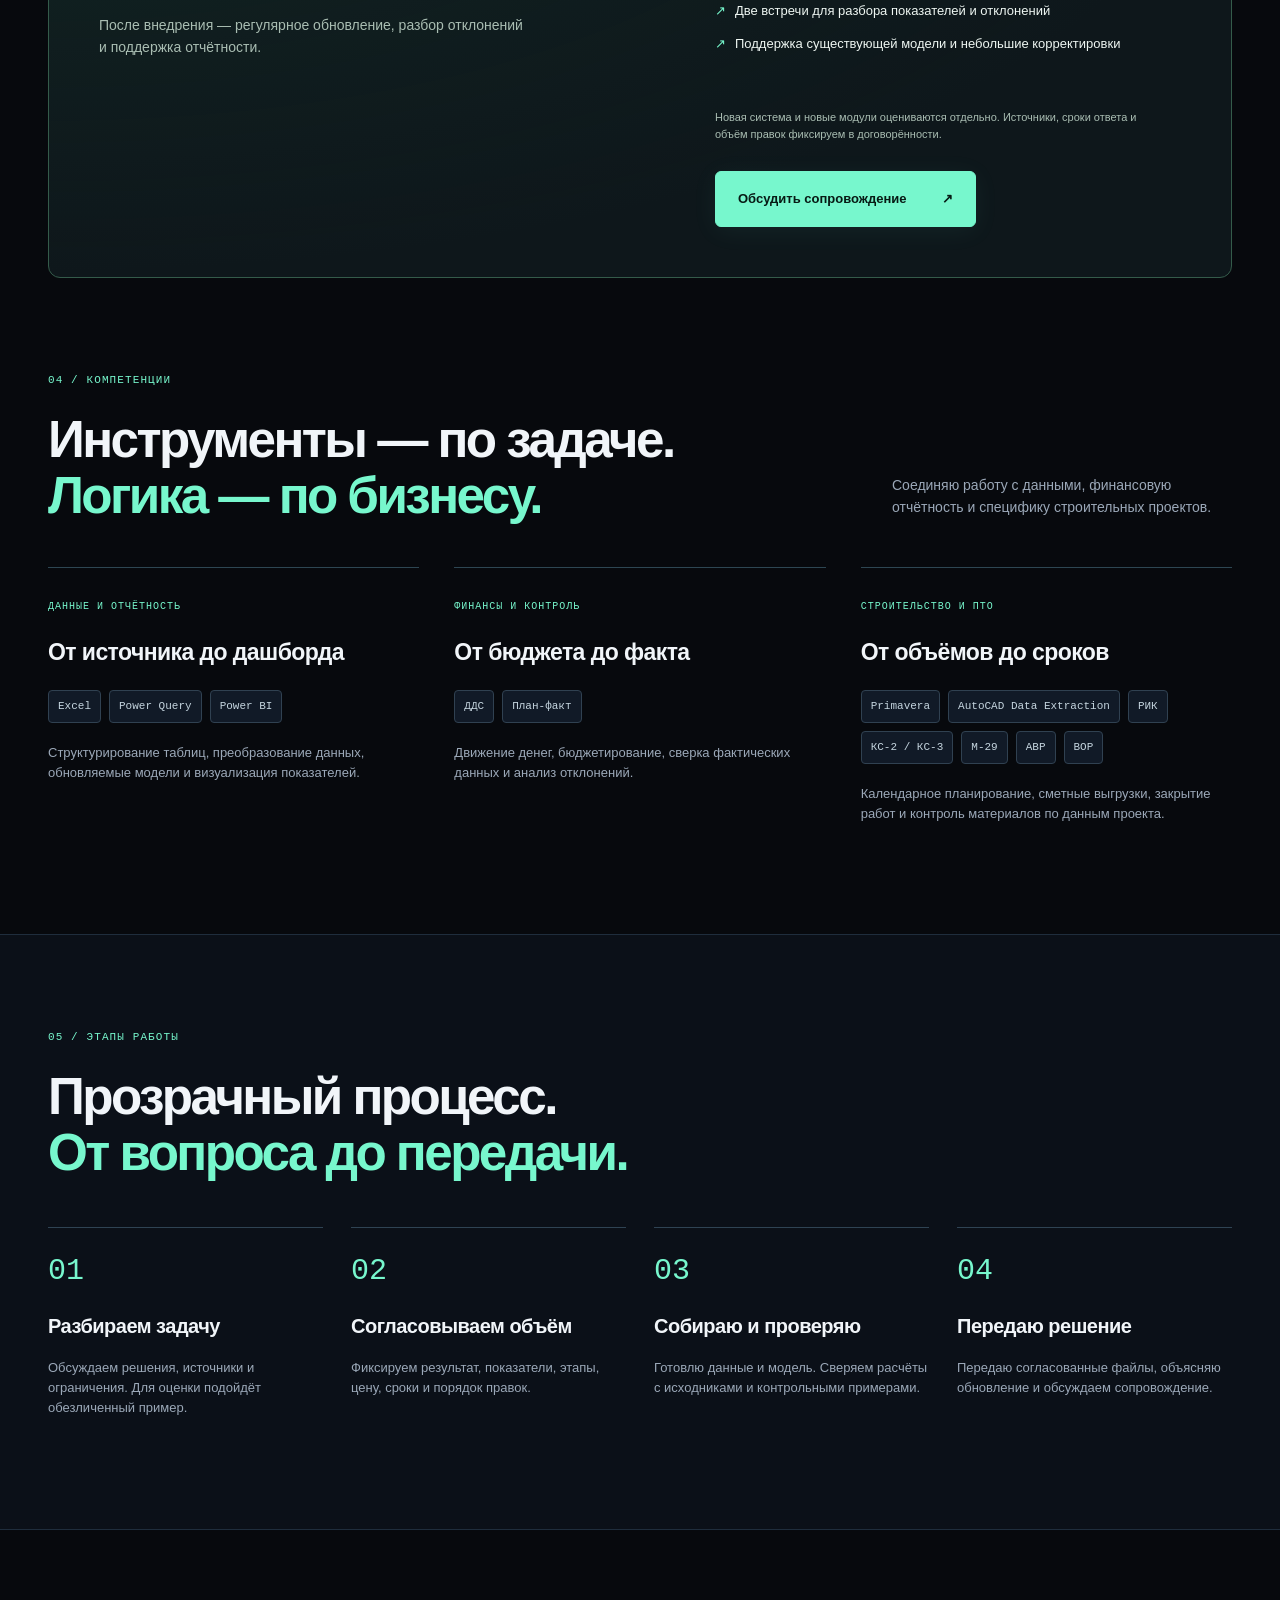
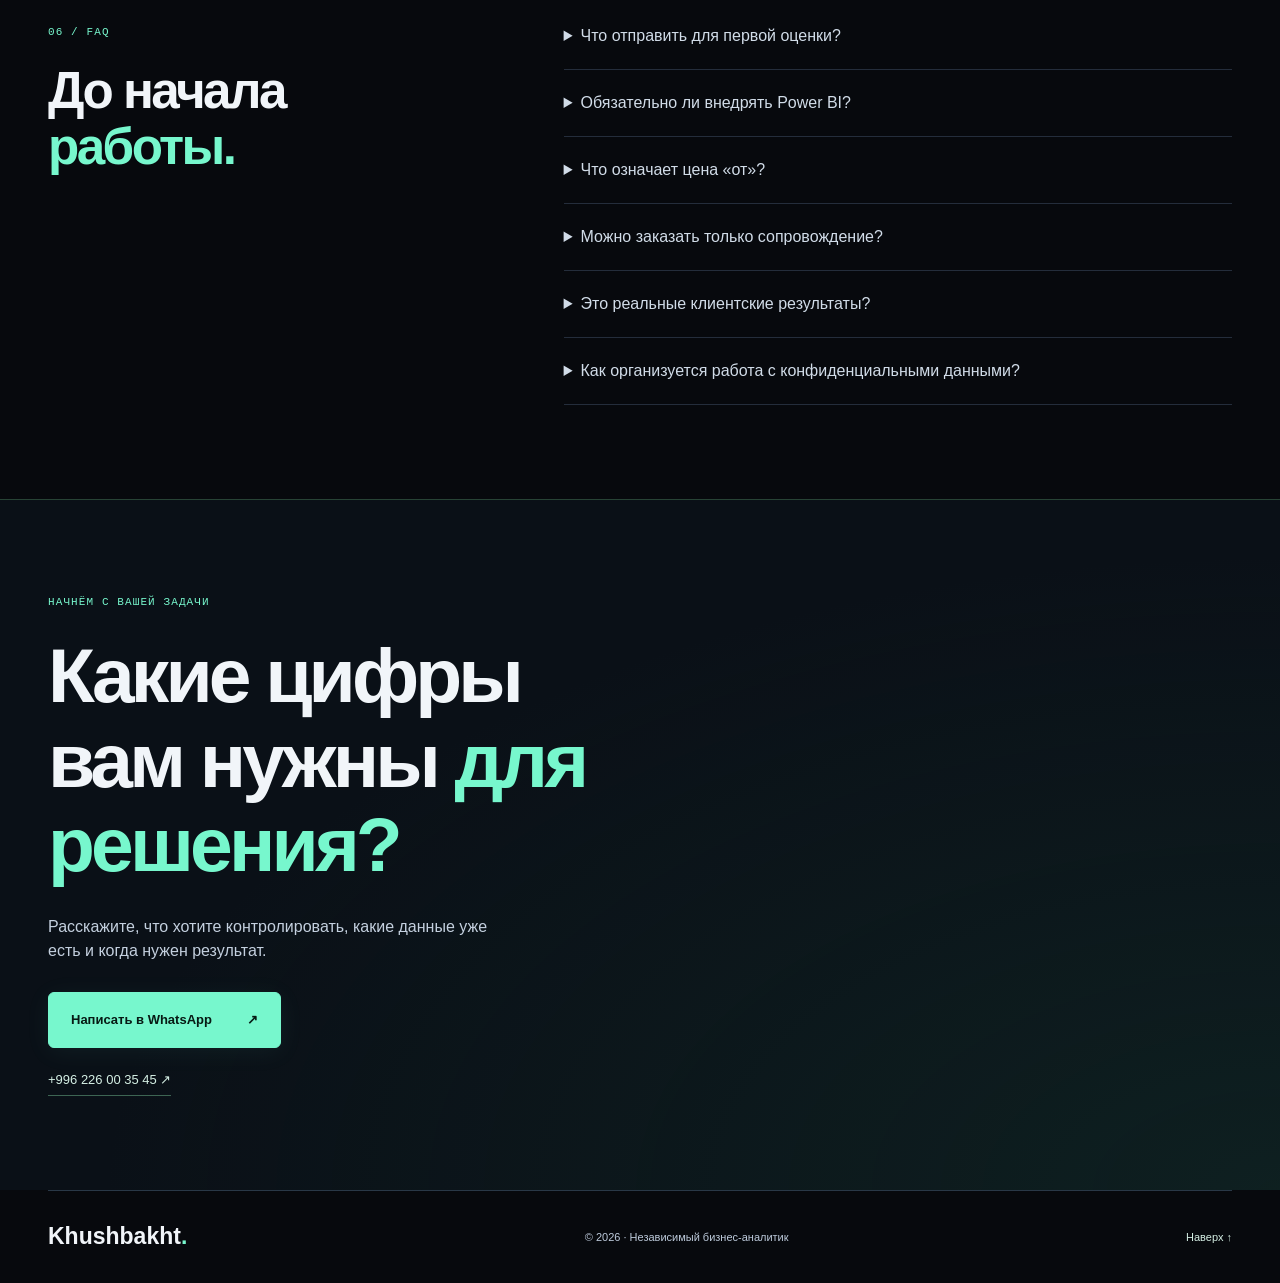
==== commit 565982b1: "Refresh stylesheet URL so visitors receive contact contrast fix" ====
--- a/index.html
+++ b/index.html
@@ -5,7 +5,7 @@
 <link rel="canonical" href="https://kushbakht.github.io/Price-list/"><meta name="theme-color" content="#07090d"><link rel="icon" href="favicon.svg" type="image/svg+xml">
 <meta property="og:type" content="website"><meta property="og:locale" content="ru_RU"><meta property="og:site_name" content="Khushbakht — независимый аналитик"><meta property="og:title" content="Ваш бизнес. В ясных цифрах."><meta property="og:description" content="Независимая аналитика бизнеса, финансов и проектов. Проекты от 75 000 до 300 000 сом на старте."><meta property="og:url" content="https://kushbakht.github.io/Price-list/"><meta property="og:image" content="https://kushbakht.github.io/Price-list/og-analyst.png"><meta property="og:image:width" content="1200"><meta property="og:image:height" content="630"><meta property="og:image:type" content="image/png"><meta property="og:image:alt" content="Khushbakht. Ваш бизнес в ясных цифрах. Независимая бизнес-аналитика.">
 <meta name="twitter:card" content="summary_large_image"><meta name="twitter:title" content="Khushbakht — независимый бизнес-аналитик"><meta name="twitter:description" content="Бизнес, финансы и проекты в ясных цифрах. Проекты от 75 000 сом."><meta name="twitter:image" content="https://kushbakht.github.io/Price-list/og-analyst.png">
-<link rel="stylesheet" href="styles.css"><link rel="stylesheet" href="dark.css"><script src="dashboard.js" defer></script></head>
+<link rel="stylesheet" href="styles.css"><link rel="stylesheet" href="dark.css?v=93da8a9"><script src="dashboard.js" defer></script></head>
 <body><a href="#main" class="skip">К содержимому</a><header><nav class="wrap" aria-label="Основная навигация"><a class="brand" href="#main"><span class="brand-icon">K<span>.</span></span><span>Khushbakht<small>Независимый бизнес-аналитик</small></span></a><div class="navlinks"><a href="#services">Услуги</a><a href="#demo">Демонстрация</a><a href="#expertise">Компетенции</a></div><a class="nav-contact" href="https://wa.me/996226003545?text=%D0%97%D0%B4%D1%80%D0%B0%D0%B2%D1%81%D1%82%D0%B2%D1%83%D0%B9%D1%82%D0%B5%21%20%D0%A5%D0%BE%D1%87%D1%83%20%D0%BE%D0%B1%D1%81%D1%83%D0%B4%D0%B8%D1%82%D1%8C%20%D0%B7%D0%B0%D0%B4%D0%B0%D1%87%D1%83." target="_blank" rel="noopener noreferrer">На связи <span aria-hidden="true">↗</span></a></nav></header>
 <main id="main"><section class="hero wrap"><div class="hero-copy"><p class="eyebrow"><span class="dot"></span> ДАННЫЕ → ПОНИМАНИЕ → РЕШЕНИЯ</p><h1>Ваш бизнес.<br>Ваши данные.<br><em>Ясные решения.</em></h1><p class="lead">Я Khushbakht, независимый бизнес-аналитик. Собираю разрозненные данные в систему, чтобы вы видели деньги, отклонения и ход проектов.</p><div class="actions"><a class="button" href="https://wa.me/996226003545?text=%D0%97%D0%B4%D1%80%D0%B0%D0%B2%D1%81%D1%82%D0%B2%D1%83%D0%B9%D1%82%D0%B5%2C%20Khushbakht%21%20%D0%A5%D0%BE%D1%87%D1%83%20%D0%BE%D0%B1%D1%81%D1%83%D0%B4%D0%B8%D1%82%D1%8C%20%D0%B0%D0%BD%D0%B0%D0%BB%D0%B8%D1%82%D0%B8%D0%BA%D1%83%20%D0%B4%D0%BB%D1%8F%20%D0%B1%D0%B8%D0%B7%D0%BD%D0%B5%D1%81%D0%B0." target="_blank" rel="noopener noreferrer">Обсудить задачу <span aria-hidden="true">↗</span></a><a class="text-link" href="#demo">Посмотреть подход <span>↓</span></a></div><p class="hero-note">Проекты от 75 000 сом · Состав и стоимость — до старта</p></div><div class="hero-visual"><div class="terminal-bar"><i></i><i></i><i></i><span>khushbakht / analytics.workspace</span><span class="terminal-status">● DEMO</span></div><div class="terminal-body"><span class="terminal-eyebrow">ОТ ДАННЫХ К УПРАВЛЕНИЮ</span><h3>Обзор бизнеса<span style="color:#77f7cd">_</span></h3><div class="signal-row"><div><small>Выручка · II квартал</small><strong>8,4 млн</strong><span>План: 8,0 млн сом</span></div><div><small>Отклонение от плана</small><strong>+5%</strong><span>+0,4 млн сом</span></div></div><svg class="signal-chart" viewBox="0 0 460 150" role="img" aria-label="Условная выручка за апрель, май и июнь: 2,6, 2,8 и 3 миллиона сом"><defs><linearGradient id="hero-fill" x1="0" y1="0" x2="0" y2="1"><stop stop-color="#77f7cd" stop-opacity=".22"/><stop offset="1" stop-color="#77f7cd" stop-opacity="0"/></linearGradient></defs><g stroke="#283a48"><path d="M0 25H460M0 65H460M0 105H460M0 145H460"/></g><path d="M12 119L230 74L448 28L448 150H12Z" fill="url(#hero-fill)"/><path d="M12 119L230 74L448 28" fill="none" stroke="#77f7cd" stroke-width="3"/><g fill="#77f7cd" stroke="#12211f" stroke-width="4"><circle cx="12" cy="119" r="6"/><circle cx="230" cy="74" r="6"/><circle cx="448" cy="28" r="6"/></g></svg><div class="signal-labels"><span>АПРЕЛЬ / 2,6</span><span>МАЙ / 2,8</span><span>ИЮНЬ / 3,0</span></div><div class="terminal-footer"><b>→ Вопрос к данным</b><br>Выручка выше плана. Как изменилась прибыль?<br><span>Условные данные · не клиентский кейс</span></div><a class="terminal-link" href="#demo">Открыть интерактивную демонстрацию <span>↗</span></a></div></div></section>
 <div class="tool-strip"><div class="wrap"><span>Excel</span><span>Power Query</span><span>Power BI</span><span>Primavera</span><span>AutoCAD Data Extraction</span></div></div>
--- a/dark.css
+++ b/dark.css
@@ -1,3 +1,5 @@
 :root{color-scheme:dark;--paper:#07090d;--ink:#f1f5f9;--muted:#9ba8b8;--line:#242d3b;--lime:#77f7cd;--dark:#0c111a}body{background:radial-gradient(ellipse at 85% 6%,#12372d44,transparent 28%),#07090d;font-family:Arial,Helvetica,sans-serif}header{background:#080b10e8;border-color:#242d3b}.brand small{color:#9ba8b8}.brand-icon{background:#111b24;border:1px solid #33443c;padding:5px 10px;font-size:27px;border-radius:8px;letter-spacing:-.07em}.brand-icon>span,.footer-brand>span{color:#77f7cd}.navlinks{color:#aeb8c6}.navlinks a:hover,.text-link:hover{color:#77f7cd}.nav-contact{color:#77f7cd;border:1px solid #34574a;border-radius:6px;padding:11px 17px;background:#16362944}.eyebrow,.service-top,.outcomes article>span,.skill-grid article>span{font-family:Consolas,monospace;color:#77f7cd;font-weight:400;letter-spacing:.1em}.dot{background:#77f7cd;box-shadow:0 0 15px #77f7cd66}h1{font-size:clamp(58px,6.3vw,92px);font-weight:700;line-height:1.04;letter-spacing:-.065em}h1 em,h2 em{font-family:inherit;font-style:normal;font-weight:inherit;letter-spacing:inherit;color:#77f7cd}h2{font-weight:600}h3{font-weight:600}.hero{grid-template-columns:1.05fr 1fr;gap:50px;padding-block:84px 74px;position:relative}.hero-copy{position:relative}.hero-copy:before{content:'INDEPENDENT / BUSINESS ANALYST';position:absolute;top:-33px;left:0;color:#637185;letter-spacing:.1em;font:9px Consolas,monospace}.lead{font-size:17px;max-width:500px;line-height:1.7}.button,.support .button,.contact .button{background:#77f7cd;color:#071a14;border:1px solid #77f7cd;border-radius:6px;box-shadow:0 4px 26px #77f7cd10}.button:hover,.support .button:hover,.contact .button:hover{background:#a4ffe1;border-color:#a4ffe1}.text-link{color:#c5cfdb}.hero-note{font:11px Consolas,monospace;color:#8795a5}.hero-visual{background:linear-gradient(140deg,#131e27,#0a0f18);color:#f1f5f9;border:1px solid #34453f;box-shadow:0 20px 80px #0007,0 0 60px #77f7cd06;border-radius:12px;padding:0;min-height:500px;transform:perspective(1600px) rotateY(-4deg) rotateX(2deg);justify-content:initial}.terminal-bar{display:flex;align-items:center;gap:7px;padding:15px 18px;border-bottom:1px solid #28323f;font:10px Consolas,monospace;color:#8f9eb0}.terminal-bar i{height:7px;width:7px;background:#50616f;border-radius:50%}.terminal-bar i:first-child{background:#77f7cd}.terminal-bar span{margin-left:10px}.terminal-status{margin-left:auto!important;color:#77f7cd;font-size:9px}.terminal-body{padding:27px;position:relative;background-image:linear-gradient(#ffffff02 1px,transparent 1px),linear-gradient(90deg,#ffffff02 1px,transparent 1px);background-size:32px 32px}.terminal-eyebrow{font:10px Consolas,monospace;color:#77f7cd;letter-spacing:.08em}.terminal-body h3{font-size:24px;margin:14px 0 21px}.signal-row{display:grid;grid-template-columns:1fr 1fr;gap:13px}.signal-row>div{background:#091018b8;border:1px solid #273541;border-radius:6px;padding:15px}.signal-row small{font-size:10px;color:#9ba8b8;display:block}.signal-row strong{font-size:26px;display:block;margin:7px 0;font-weight:500;letter-spacing:-.04em}.signal-row span{font:10px Consolas,monospace;color:#77f7cd}.signal-chart{width:100%;display:block;margin-top:18px}.signal-labels{display:flex;justify-content:space-between;font:9px Consolas,monospace;color:#8a9aab;padding:0 6px}.terminal-footer{border-top:1px solid #293847;margin-top:23px;padding-top:17px;color:#a5b5c4;font:10px Consolas,monospace;line-height:1.6}.terminal-footer b{color:#77f7cd;font-weight:400}.terminal-link{display:flex;justify-content:space-between;font:11px Consolas,monospace;color:#77f7cd;margin-top:14px;padding-top:14px;border-top:1px solid #25323f}.terminal-link:hover{color:#fff}.tool-strip{background:#0a0e14}.tool-strip .wrap{font:12px Consolas,monospace;color:#9daaba}.tool-strip span:before{content:'+';color:#77f7cd;margin-right:12px}.outcomes article{border-top-color:#34564a}.outcomes h3{font-size:24px}.demo-section{background:linear-gradient(180deg,#0b1119,#080c12);border-block:1px solid #1e2a37}.dashboard{background:#0d131d;border:1px solid #2d3d4c;border-radius:12px;box-shadow:0 22px 80px #0005;position:relative}.dash-top h3{color:#f1f5f9}.dash-kicker{font-family:Consolas,monospace;color:#8ea1b6}.period-label{color:#a4b1c2}select{background:#131e2a;border-color:#3b4b60;color:#e2eaf2;border-radius:5px}.dash-tabs button{background:#101821;color:#aebdce;border-color:#2e4052;border-radius:5px}.dash-tabs button[aria-pressed=true]{color:#071a14;background:#77f7cd;border-color:#77f7cd}.metric{background:linear-gradient(130deg,#142230,#101821);border:1px solid #2b3a4a;border-radius:7px}.metric strong{font-variant-numeric:tabular-nums}.metric small,.metric span{font-family:Consolas,monospace}.metric small{color:#a8b7c8}.metric span{color:#77f7cd}.chart-panel{background:#0a111a;border-color:#26394b;border-radius:7px}.legend{color:#77f7cd}.legend span:last-child{color:#849aef}.insight{background:linear-gradient(145deg,#17332d,#111e23);color:#ecf4f2;border:1px solid #345d4d;border-radius:7px}.insight .dash-kicker{color:#77f7cd}.insight h4{color:#f2f9f5}.insight p{color:#b1c4bc}.demo-tag{border-color:#416552;color:#8cf2ca;font-family:Consolas,monospace}.data-details,th,td{border-color:#2a3c4e}.data-details p,.demo-disclaimer{color:#9baabd}.service{background:linear-gradient(145deg,#101722,#0b111a);border-color:#273443;border-radius:10px;transition:transform .2s,border-color .2s;position:relative;overflow:hidden}.service:before{content:'';position:absolute;top:0;left:0;right:0;height:2px;background:linear-gradient(90deg,#77f7cd,transparent);opacity:.35}.service:hover{transform:translateY(-4px);border-color:#426653}.service:nth-child(2){background:linear-gradient(145deg,#122821,#0d1720);border-color:#3b6856}.service .price{color:#f4faf8;font-variant-numeric:tabular-nums}.service .price small{color:#9babb7}.service .deliverable{color:#b7c9c4}.secondary{color:#c4d1dc;background:#111c29;border-color:#3b5060;box-shadow:none}.secondary:hover{color:#77f7cd;background:#17283a;border-color:#4a7662}li:before{color:#77f7cd}.support{background:radial-gradient(ellipse at top left,#183e3155,transparent 70%),#0e171b;color:#eef6f2;border:1px solid #345b4a;border-radius:12px;position:relative}.support .eyebrow{color:#77f7cd}.support>div>p{color:#a9bdb2}.support ul{border-color:#2e493e}.support li:before{color:#77f7cd}.tags span{background:#111a27;border-color:#304151;border-radius:4px;color:#c5d5df;font-family:Consolas,monospace}.skill-grid article{border-top-color:#2d4652}.skill-grid h3{font-size:23px}.process-section{background:#0b1018;border-block:1px solid #1f2d3c}.steps article{border-top-color:#2f4353}.steps article>span{font-family:Consolas,monospace;color:#77f7cd;font-size:30px}.faq summary{color:#d1dce8}.faq details[open] summary{color:#77f7cd}.contact{background:radial-gradient(ellipse at bottom right,#163f3355,transparent 65%),#0a1017;border-top:1px solid #274335}.contact .eyebrow,.contact em{color:#77f7cd}.contact p{color:#b1bdca}.phone{color:#b7d4c7;border-color:#3d6553}.footer-brand{color:#f1f5f9}.skip{color:#071a14;background:#77f7cd}a:focus-visible,button:focus-visible,select:focus-visible,summary:focus-visible{outline-color:#77f7cd}::selection{color:#071a14;background:#77f7cd}
 @media(max-width:1050px){.hero{gap:30px}.hero-visual{min-height:470px}.terminal-body{padding:22px}.terminal-status{display:none}}@media(max-width:760px){.hero{grid-template-columns:1fr;gap:35px;padding-block:64px 45px}h1{font-size:clamp(49px,10vw,76px)}.hero-visual{transform:none;min-height:0;border-radius:10px}.terminal-body{padding:22px}.terminal-bar{padding:13px 17px;font-size:9px}.terminal-body h3{font-size:23px}.signal-row strong{font-size:25px}.tool-strip .wrap{font-size:11px}h2{font-size:clamp(31px,7vw,42px)}.nav-contact{padding:9px 12px}.brand-icon{font-size:23px}.contact h2{font-size:clamp(35px,9vw,52px)}.support h2{font-size:35px}.hero-copy:before{font-size:8px}.dashboard{padding:20px}.hero-note{font-size:10px;line-height:1.6}.service h3{font-size:27px}.service:hover{transform:none}}
-@media(max-width:390px){.hero .eyebrow{font-size:9px}.terminal-body{padding:18px}.signal-row{gap:9px}.signal-row>div{padding:12px}.signal-row strong{font-size:23px}.terminal-body h3{font-size:21px}.hero-copy .button{gap:24px}.contact h2{font-size:37px}.brand small{font-size:8px}.nav-contact{font-size:11px;gap:9px}.support h2{font-size:31px}.chart-heading{flex-wrap:wrap}.legend{font-size:9px}}+@media(max-width:390px){.hero .eyebrow{font-size:9px}.terminal-body{padding:18px}.signal-row{gap:9px}.signal-row>div{padding:12px}.signal-row strong{font-size:23px}.terminal-body h3{font-size:21px}.hero-copy .button{gap:24px}.contact h2{font-size:37px}.brand small{font-size:8px}.nav-contact{font-size:11px;gap:9px}.support h2{font-size:31px}.chart-heading{flex-wrap:wrap}.legend{font-size:9px}}
+/* Explicit foregrounds for the final contact section and footer. */
+.contact{color:#f1f5f9}.contact h2{color:#f1f5f9}.contact h2 em{color:#77f7cd}.contact p{color:#c4d0df}.contact .eyebrow{color:#77f7cd}.contact .phone{color:#d5efe4}footer{color:#bdcadb;border-top:1px solid #293847}footer a{color:#d5efe4}footer a:hover{color:#77f7cd}
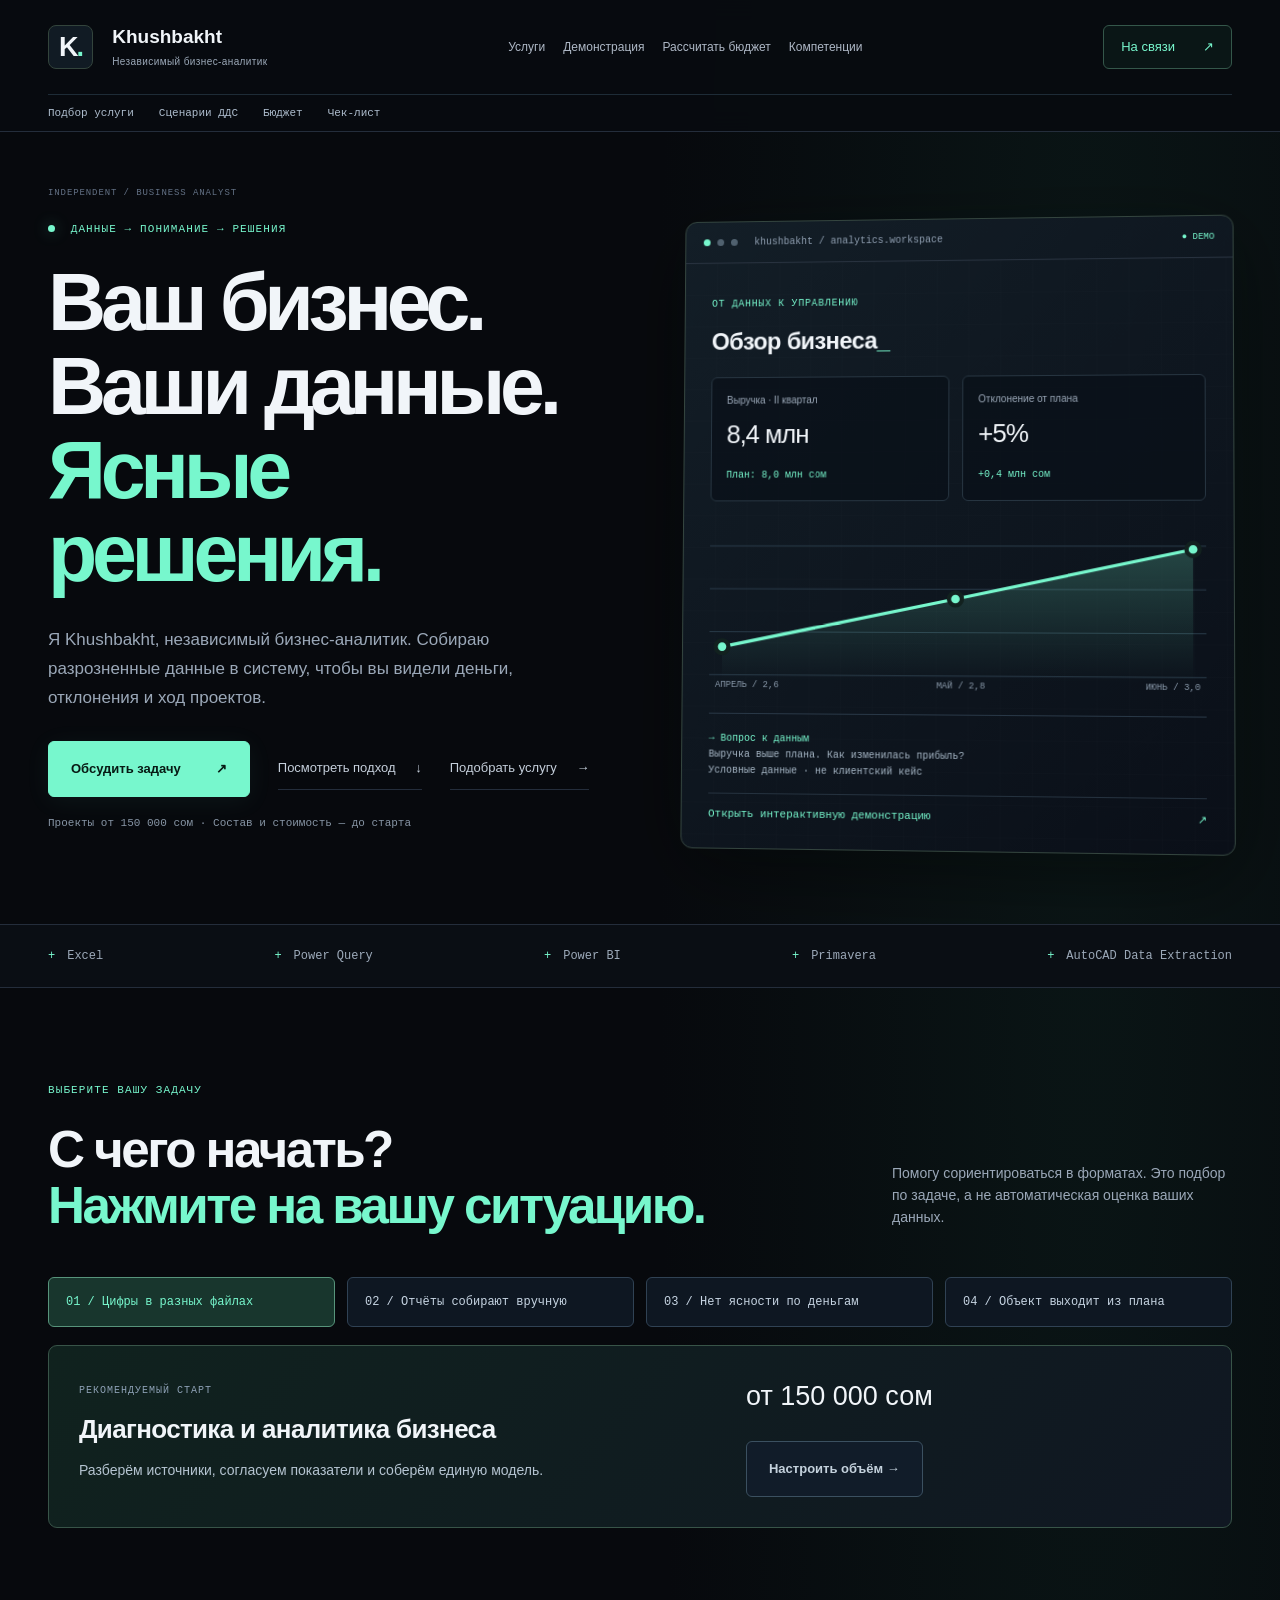
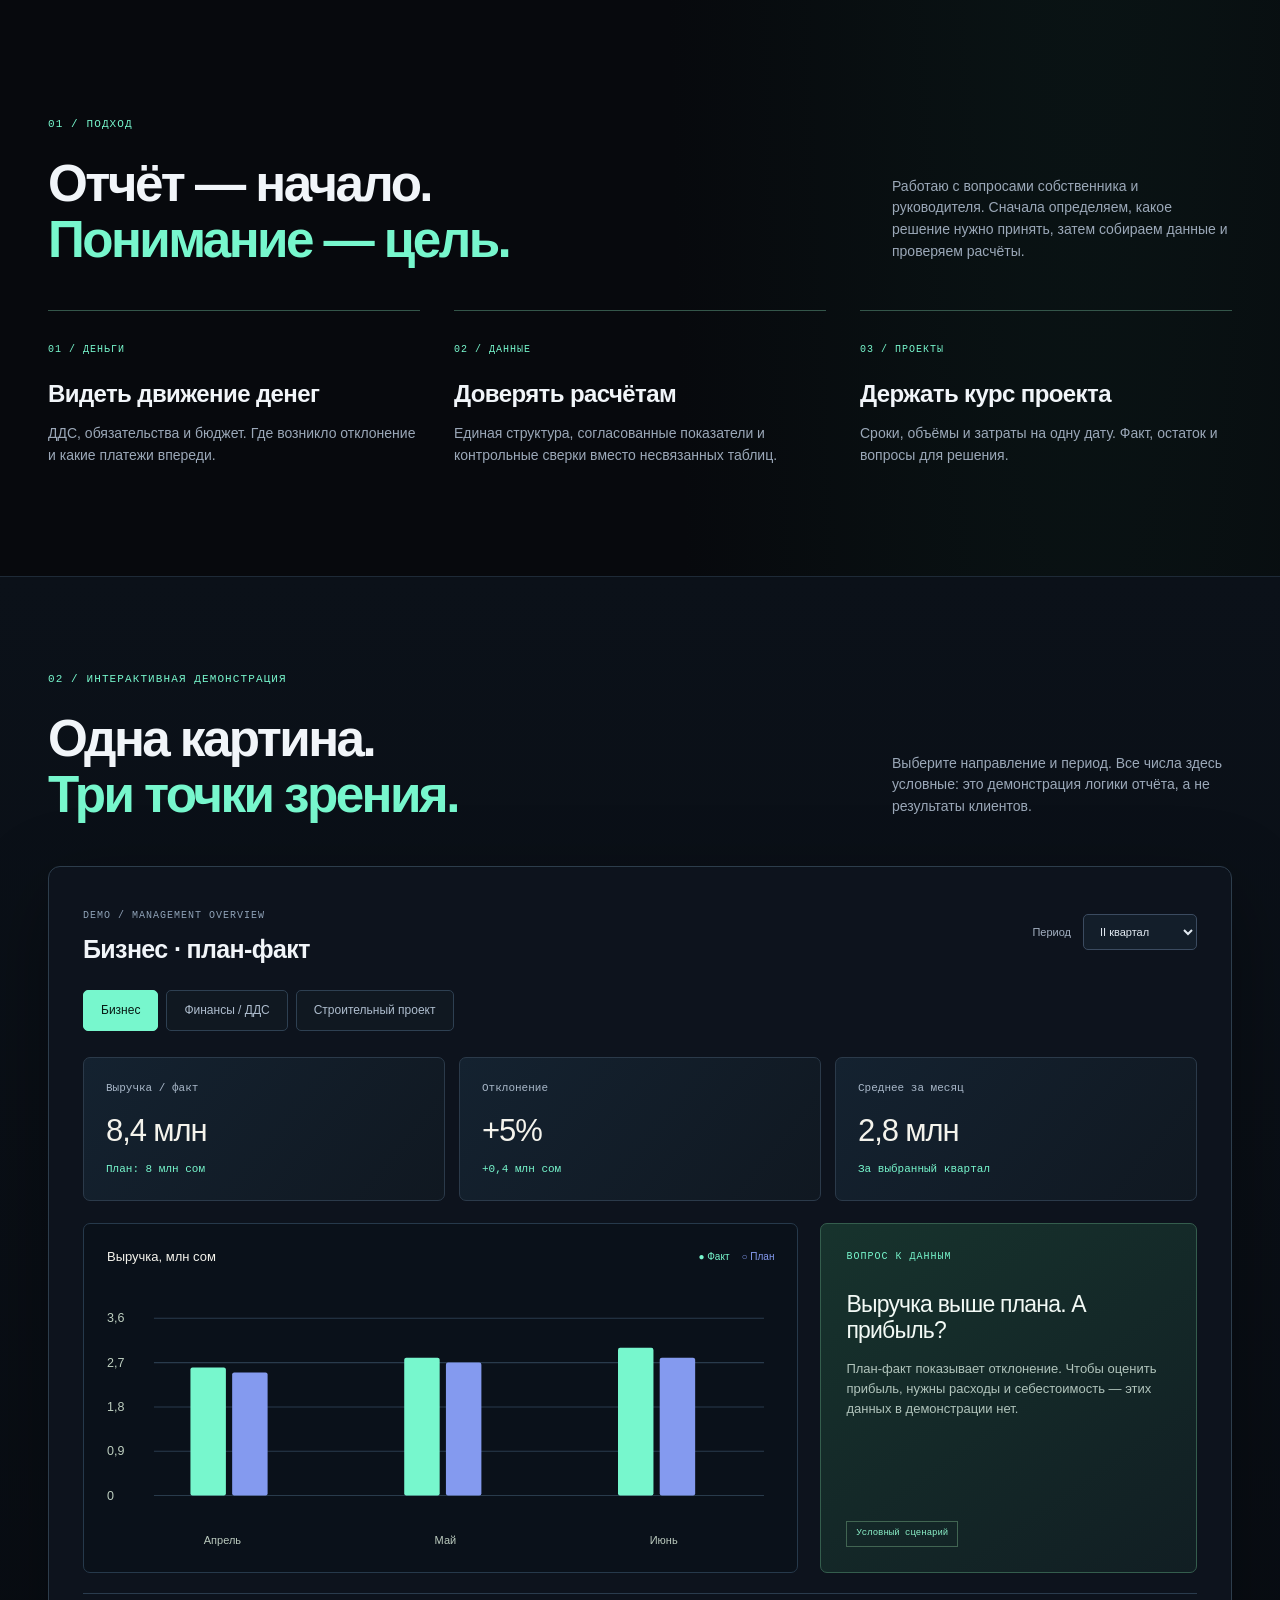
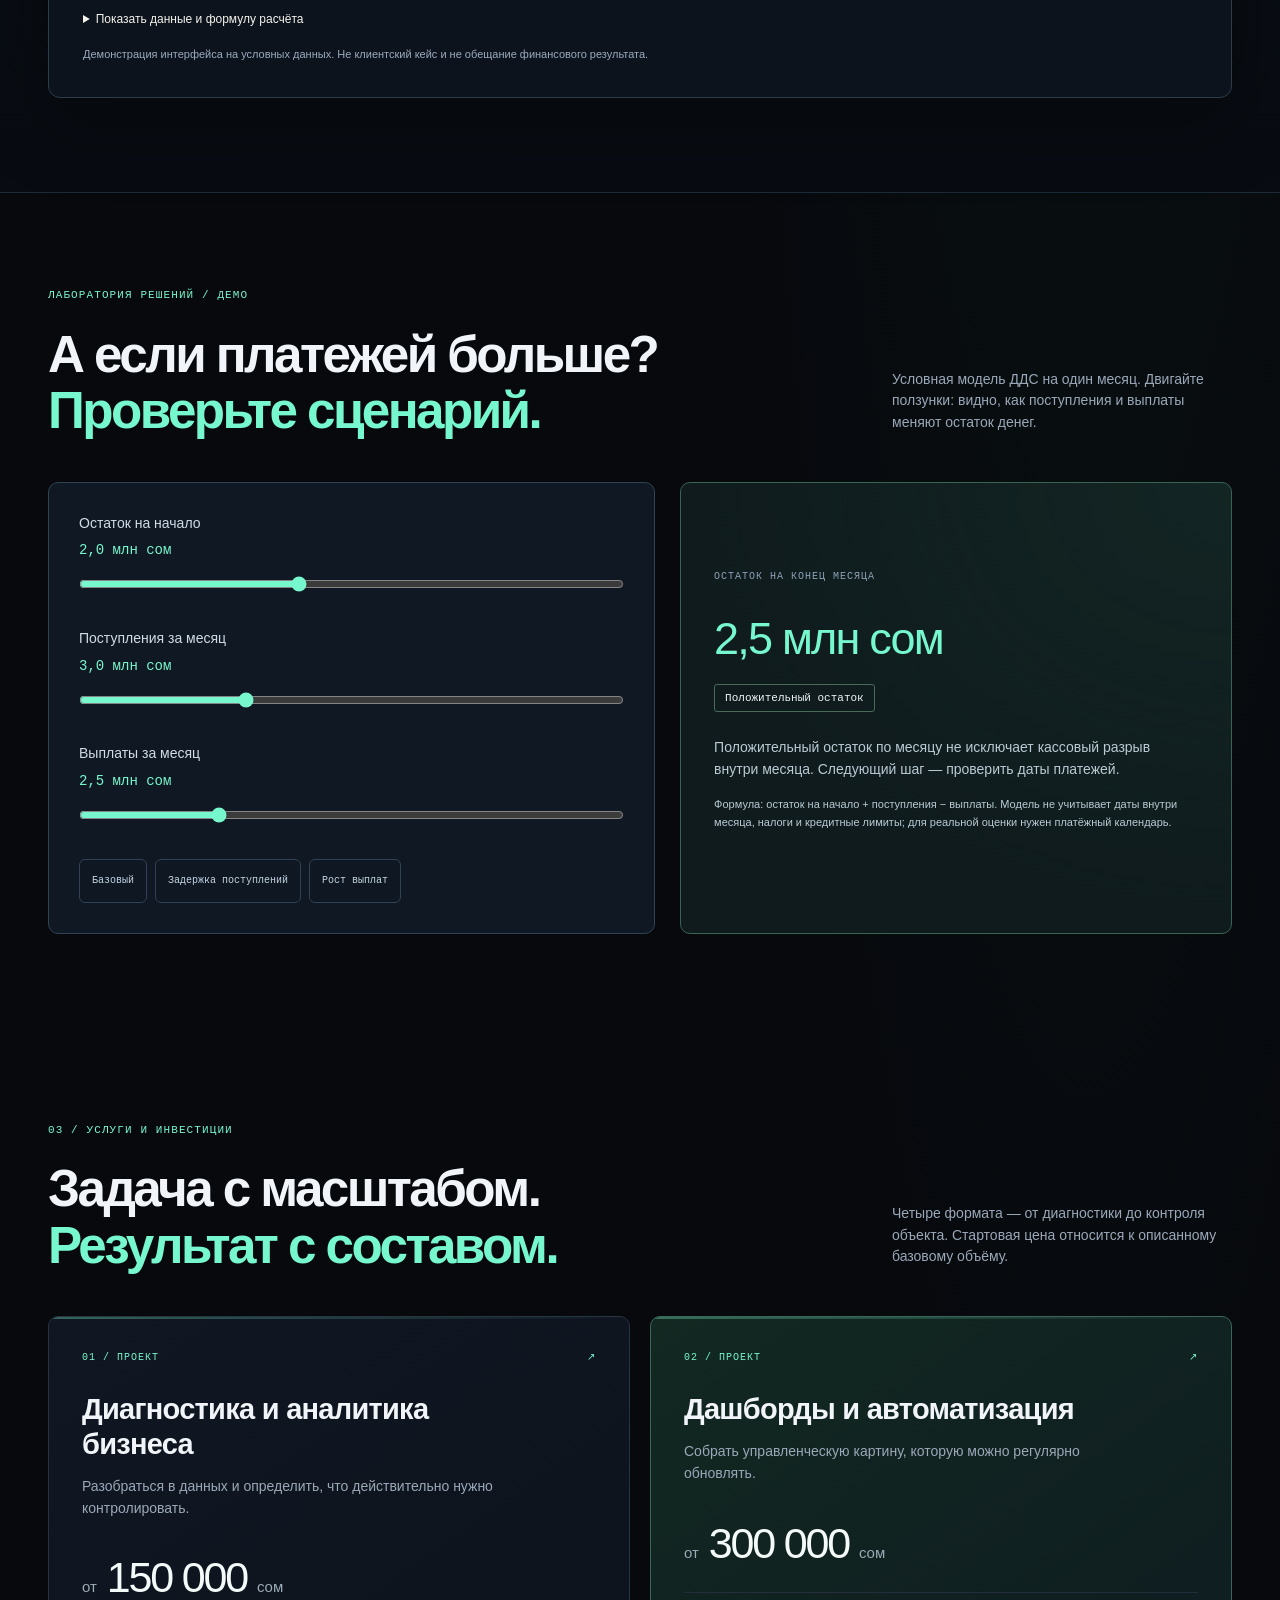
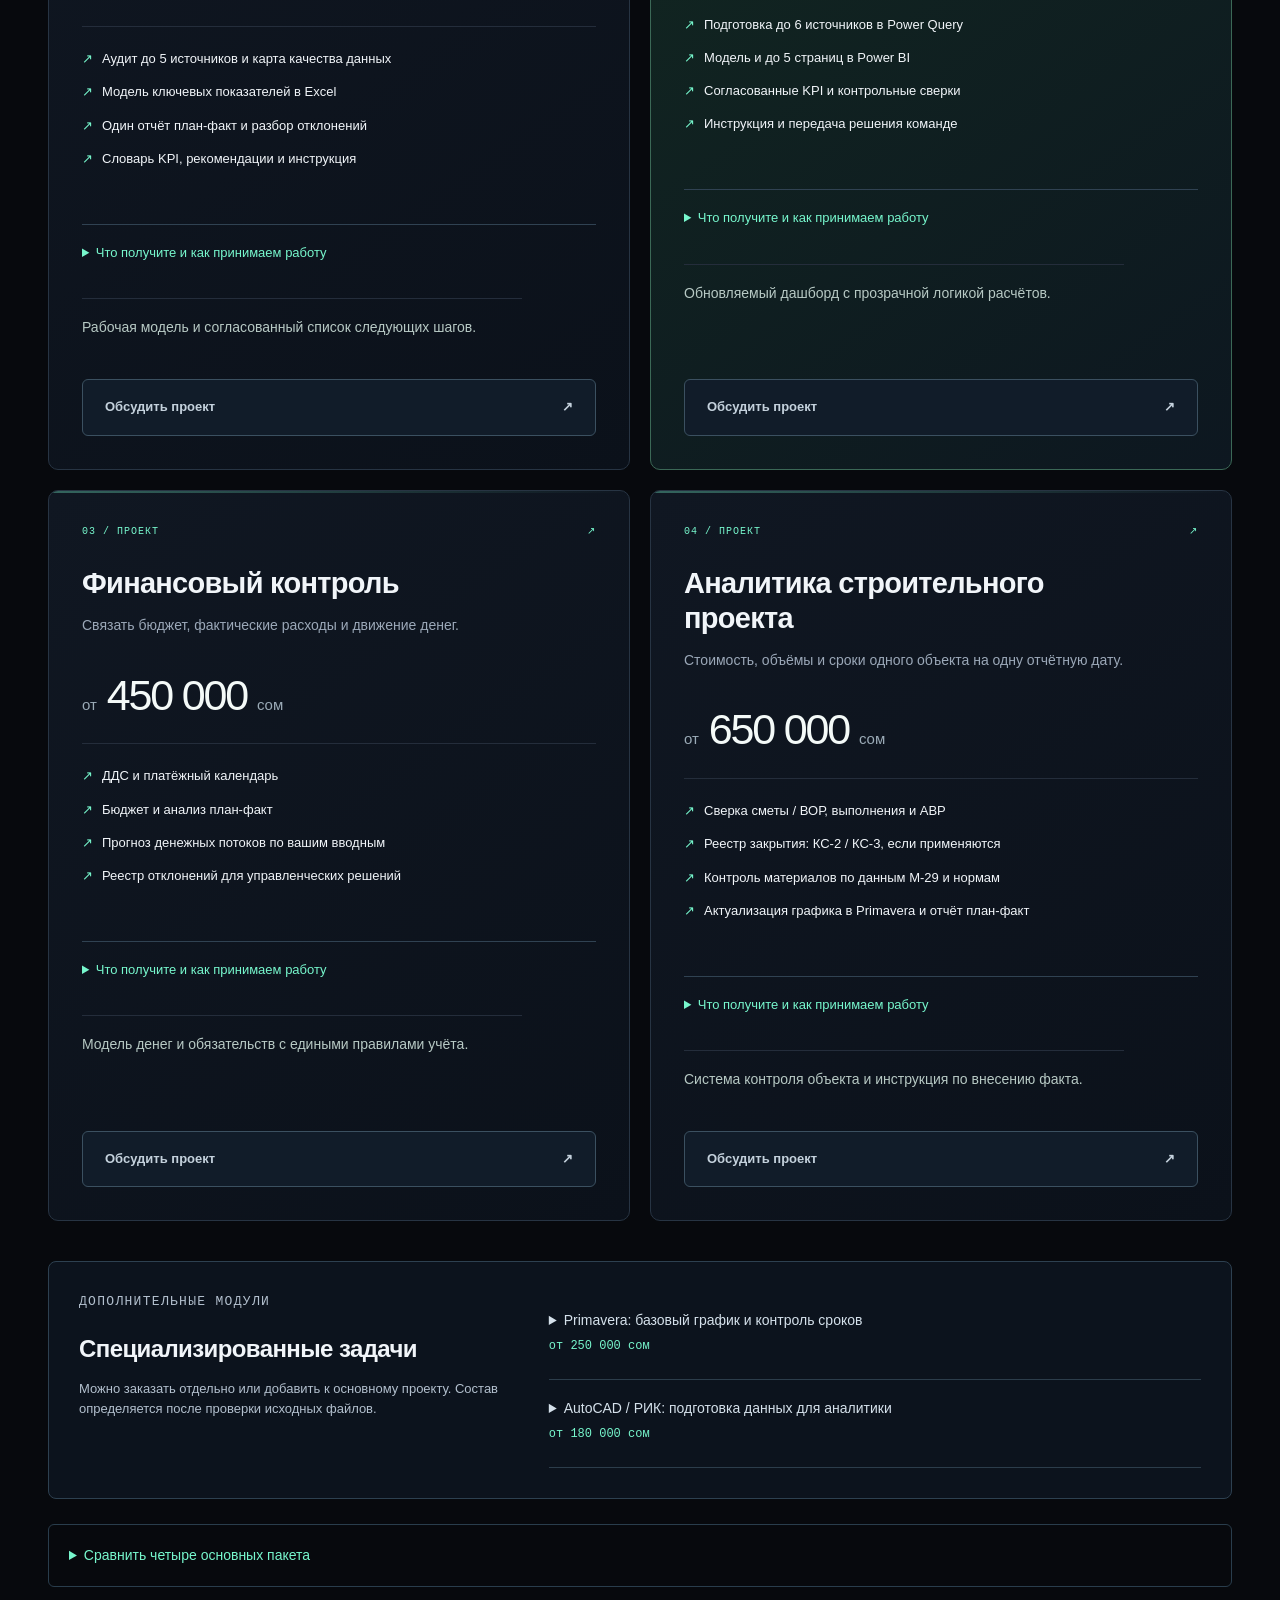
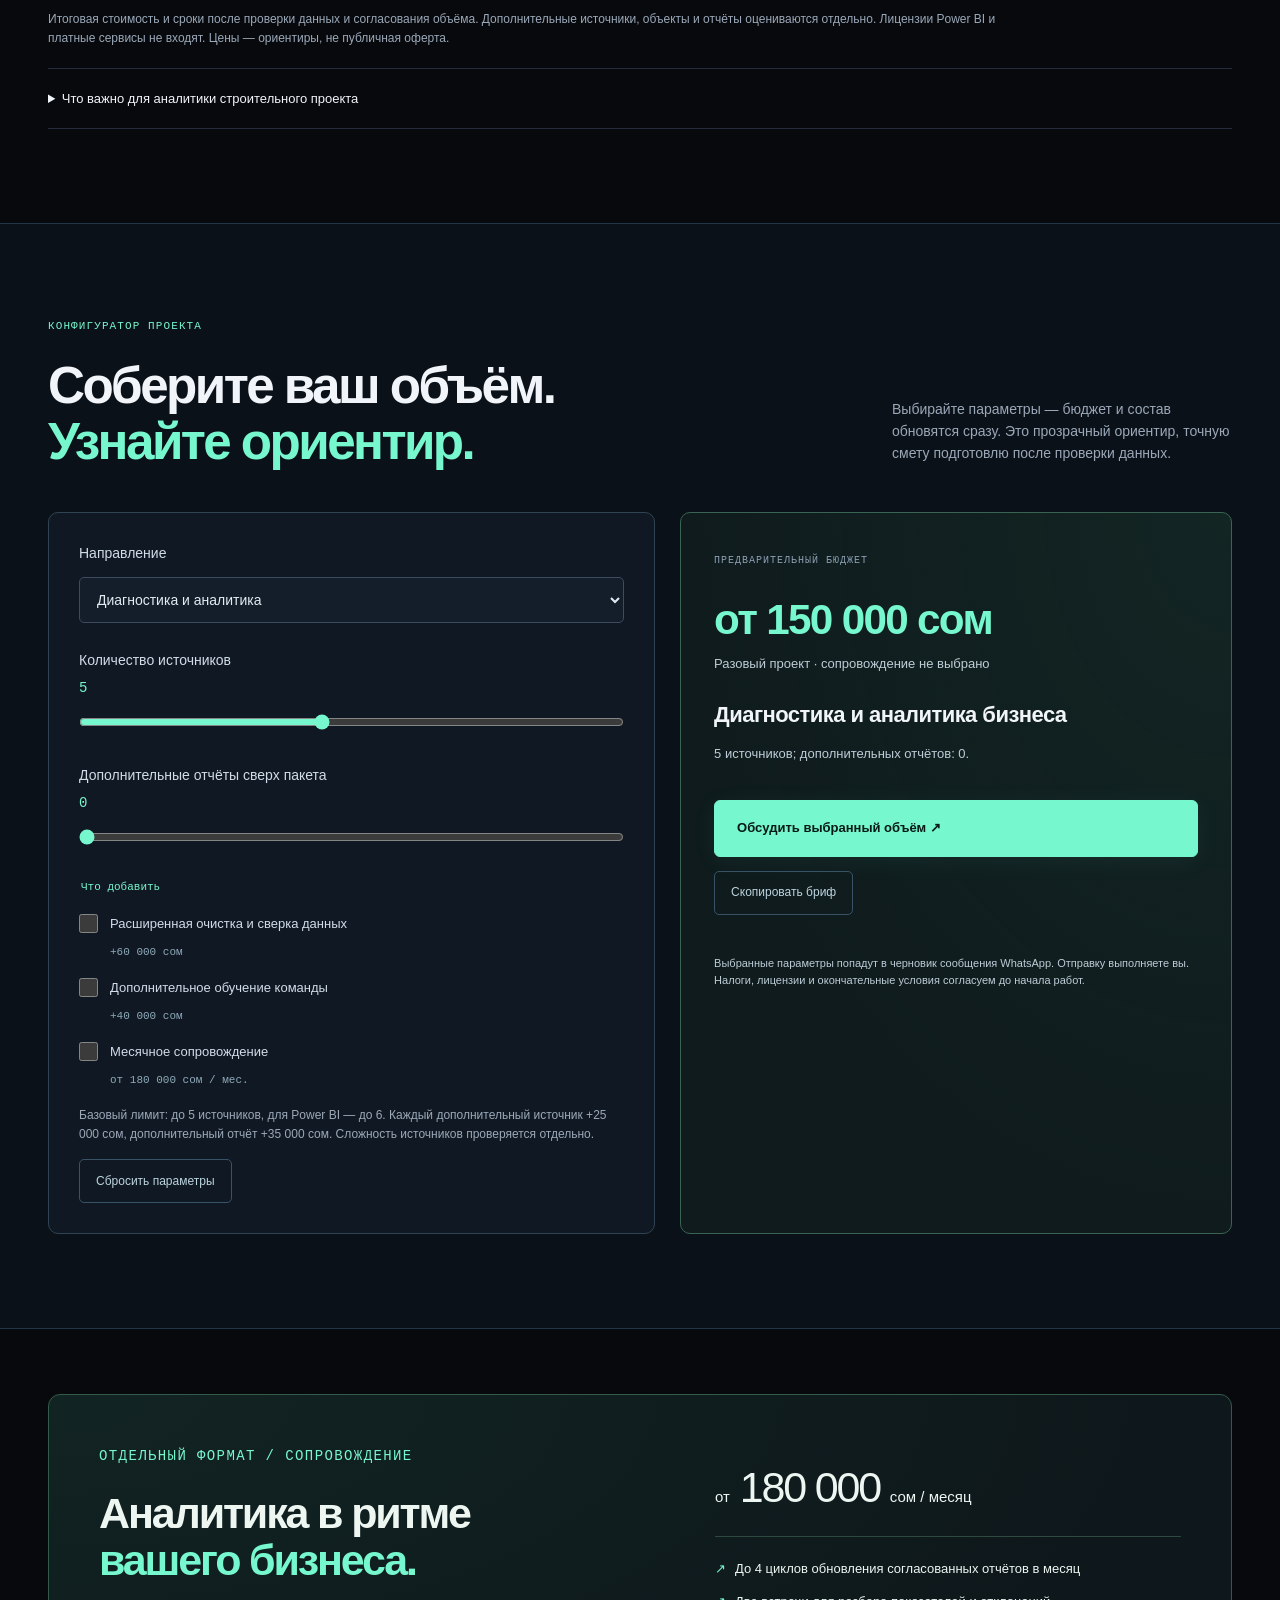
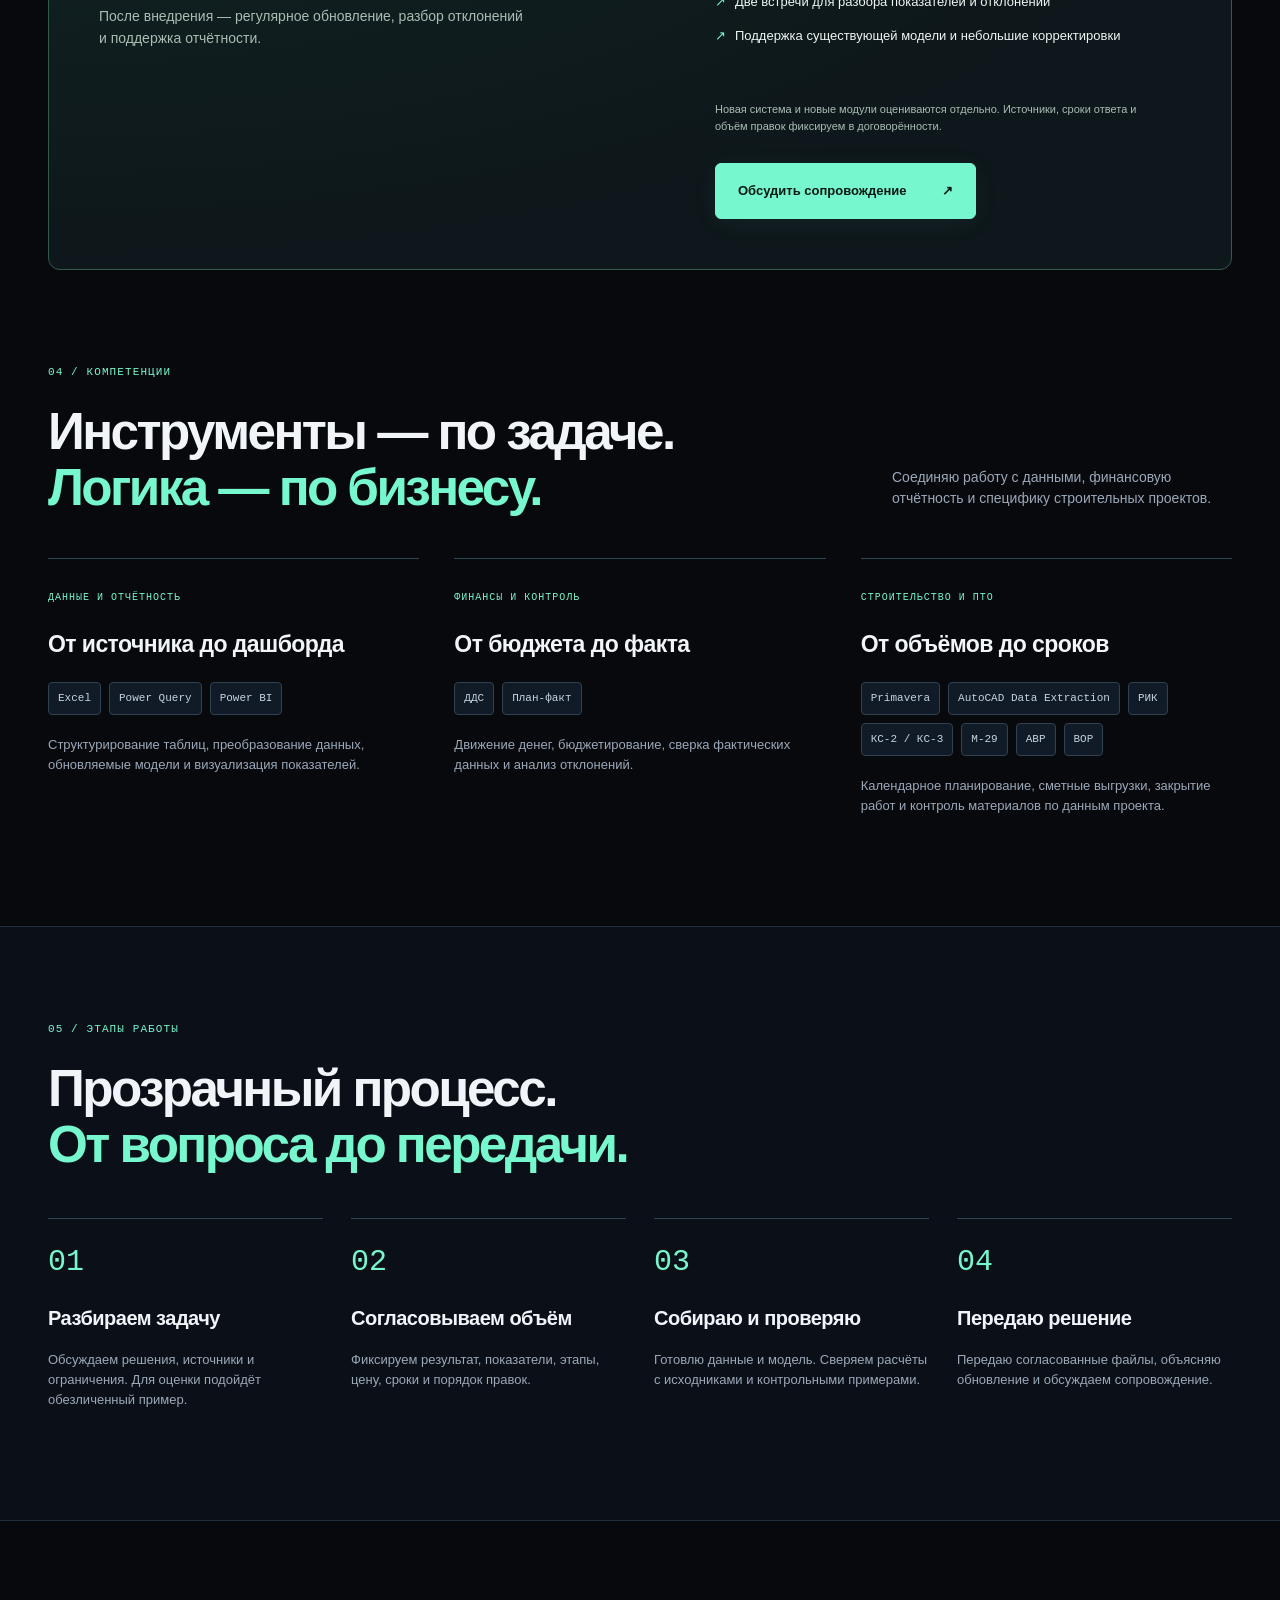
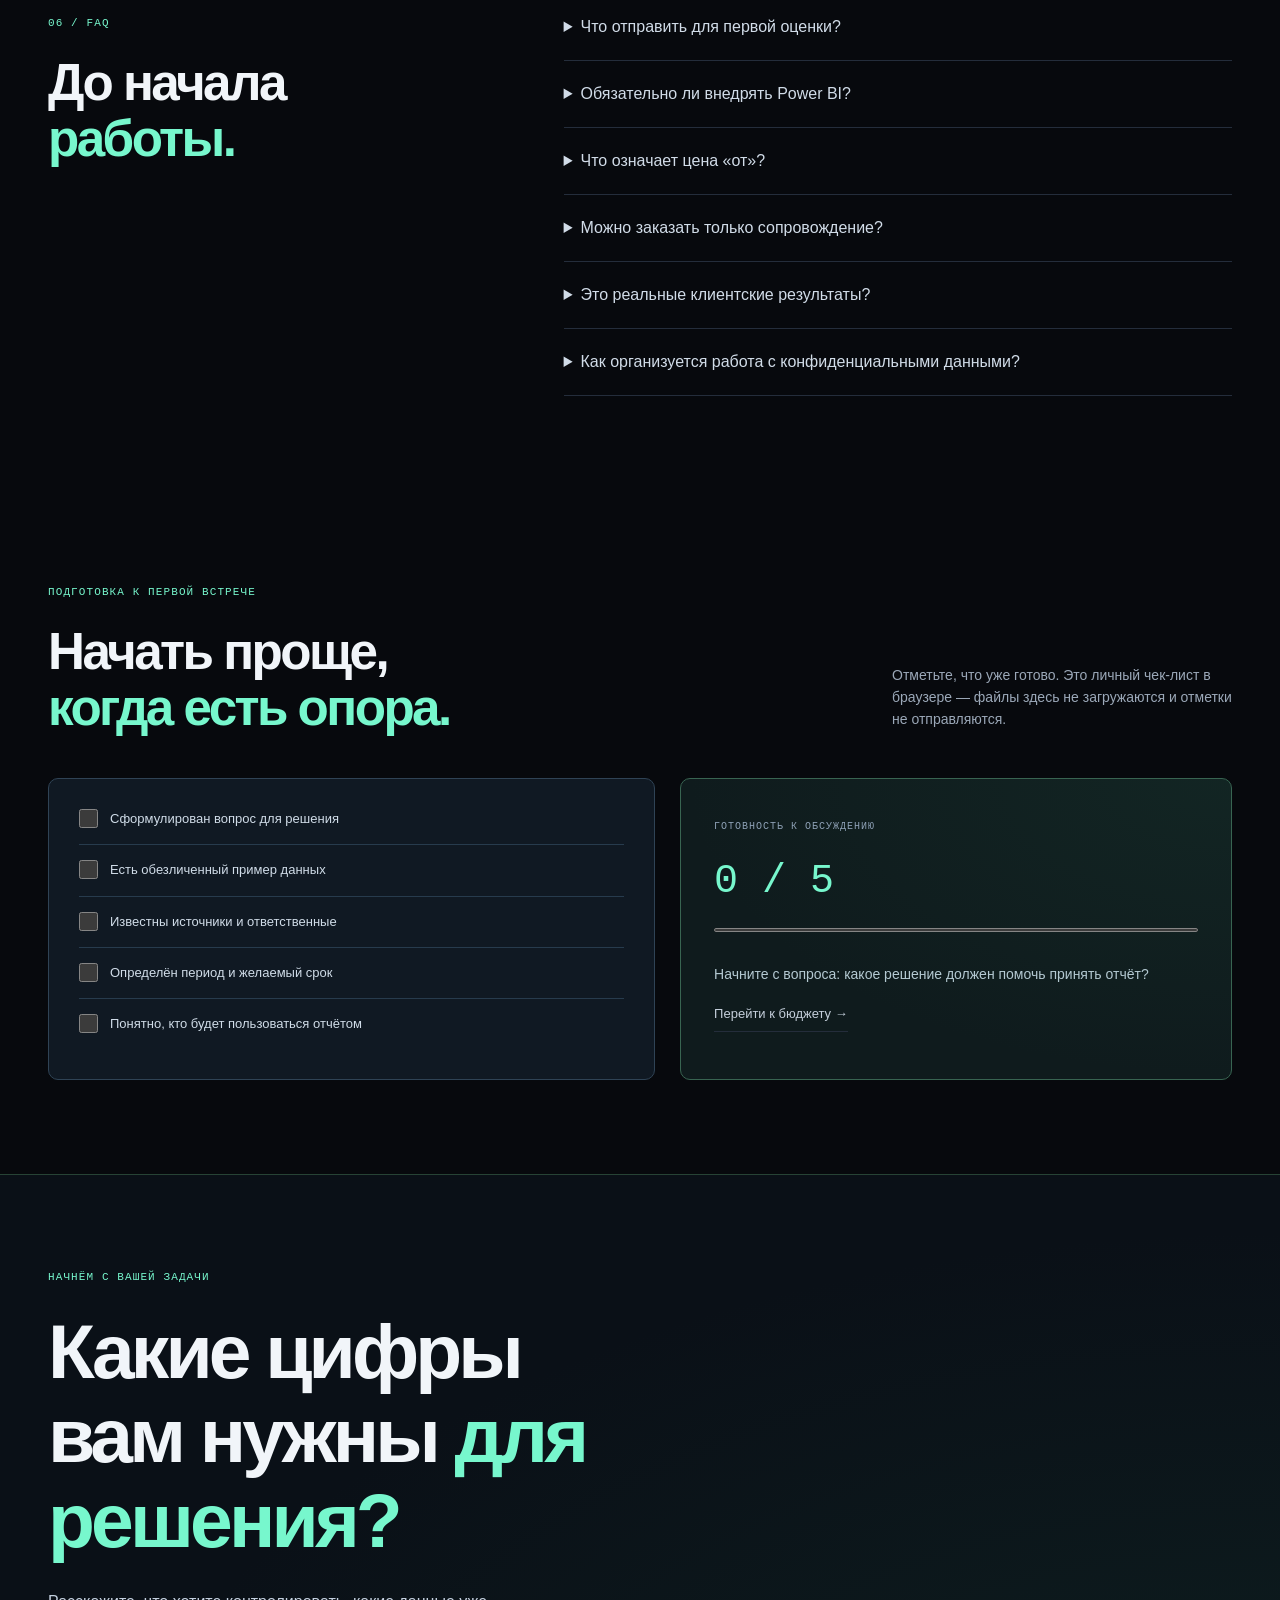
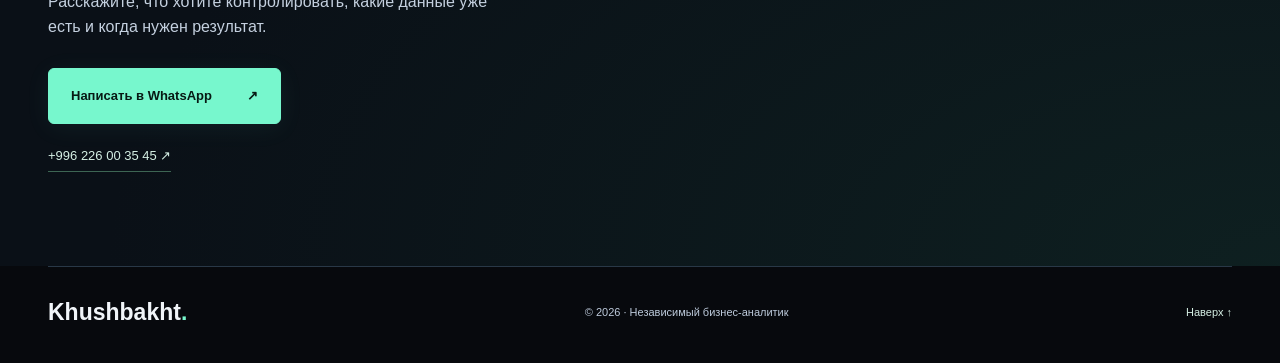
==== commit 3db5f9c8: "Expand premium packages with project configurator, cash-flow sandbox and preparation checklist" ====
--- a/index.html
+++ b/index.html
@@ -1,19 +1,19 @@
 <!doctype html>
 <html lang="ru"><head><meta charset="utf-8"><meta name="viewport" content="width=device-width,initial-scale=1">
 <title>Khushbakht — независимый бизнес-аналитик</title>
-<meta name="description" content="Аналитика бизнеса, финансов и строительных проектов. Excel, Power Query, Power BI и Primavera. Проекты от 75 000 сом. Независимый аналитик Khushbakht.">
+<meta name="description" content="Аналитика бизнеса, финансов и строительных проектов. Excel, Power Query, Power BI и Primavera. Проекты от 150 000 сом. Независимый аналитик Khushbakht.">
 <link rel="canonical" href="https://kushbakht.github.io/Price-list/"><meta name="theme-color" content="#07090d"><link rel="icon" href="favicon.svg" type="image/svg+xml">
-<meta property="og:type" content="website"><meta property="og:locale" content="ru_RU"><meta property="og:site_name" content="Khushbakht — независимый аналитик"><meta property="og:title" content="Ваш бизнес. В ясных цифрах."><meta property="og:description" content="Независимая аналитика бизнеса, финансов и проектов. Проекты от 75 000 до 300 000 сом на старте."><meta property="og:url" content="https://kushbakht.github.io/Price-list/"><meta property="og:image" content="https://kushbakht.github.io/Price-list/og-analyst.png"><meta property="og:image:width" content="1200"><meta property="og:image:height" content="630"><meta property="og:image:type" content="image/png"><meta property="og:image:alt" content="Khushbakht. Ваш бизнес в ясных цифрах. Независимая бизнес-аналитика.">
-<meta name="twitter:card" content="summary_large_image"><meta name="twitter:title" content="Khushbakht — независимый бизнес-аналитик"><meta name="twitter:description" content="Бизнес, финансы и проекты в ясных цифрах. Проекты от 75 000 сом."><meta name="twitter:image" content="https://kushbakht.github.io/Price-list/og-analyst.png">
-<link rel="stylesheet" href="styles.css"><link rel="stylesheet" href="dark.css?v=93da8a9"><script src="dashboard.js" defer></script></head>
-<body><a href="#main" class="skip">К содержимому</a><header><nav class="wrap" aria-label="Основная навигация"><a class="brand" href="#main"><span class="brand-icon">K<span>.</span></span><span>Khushbakht<small>Независимый бизнес-аналитик</small></span></a><div class="navlinks"><a href="#services">Услуги</a><a href="#demo">Демонстрация</a><a href="#expertise">Компетенции</a></div><a class="nav-contact" href="https://wa.me/996226003545?text=%D0%97%D0%B4%D1%80%D0%B0%D0%B2%D1%81%D1%82%D0%B2%D1%83%D0%B9%D1%82%D0%B5%21%20%D0%A5%D0%BE%D1%87%D1%83%20%D0%BE%D0%B1%D1%81%D1%83%D0%B4%D0%B8%D1%82%D1%8C%20%D0%B7%D0%B0%D0%B4%D0%B0%D1%87%D1%83." target="_blank" rel="noopener noreferrer">На связи <span aria-hidden="true">↗</span></a></nav></header>
-<main id="main"><section class="hero wrap"><div class="hero-copy"><p class="eyebrow"><span class="dot"></span> ДАННЫЕ → ПОНИМАНИЕ → РЕШЕНИЯ</p><h1>Ваш бизнес.<br>Ваши данные.<br><em>Ясные решения.</em></h1><p class="lead">Я Khushbakht, независимый бизнес-аналитик. Собираю разрозненные данные в систему, чтобы вы видели деньги, отклонения и ход проектов.</p><div class="actions"><a class="button" href="https://wa.me/996226003545?text=%D0%97%D0%B4%D1%80%D0%B0%D0%B2%D1%81%D1%82%D0%B2%D1%83%D0%B9%D1%82%D0%B5%2C%20Khushbakht%21%20%D0%A5%D0%BE%D1%87%D1%83%20%D0%BE%D0%B1%D1%81%D1%83%D0%B4%D0%B8%D1%82%D1%8C%20%D0%B0%D0%BD%D0%B0%D0%BB%D0%B8%D1%82%D0%B8%D0%BA%D1%83%20%D0%B4%D0%BB%D1%8F%20%D0%B1%D0%B8%D0%B7%D0%BD%D0%B5%D1%81%D0%B0." target="_blank" rel="noopener noreferrer">Обсудить задачу <span aria-hidden="true">↗</span></a><a class="text-link" href="#demo">Посмотреть подход <span>↓</span></a></div><p class="hero-note">Проекты от 75 000 сом · Состав и стоимость — до старта</p></div><div class="hero-visual"><div class="terminal-bar"><i></i><i></i><i></i><span>khushbakht / analytics.workspace</span><span class="terminal-status">● DEMO</span></div><div class="terminal-body"><span class="terminal-eyebrow">ОТ ДАННЫХ К УПРАВЛЕНИЮ</span><h3>Обзор бизнеса<span style="color:#77f7cd">_</span></h3><div class="signal-row"><div><small>Выручка · II квартал</small><strong>8,4 млн</strong><span>План: 8,0 млн сом</span></div><div><small>Отклонение от плана</small><strong>+5%</strong><span>+0,4 млн сом</span></div></div><svg class="signal-chart" viewBox="0 0 460 150" role="img" aria-label="Условная выручка за апрель, май и июнь: 2,6, 2,8 и 3 миллиона сом"><defs><linearGradient id="hero-fill" x1="0" y1="0" x2="0" y2="1"><stop stop-color="#77f7cd" stop-opacity=".22"/><stop offset="1" stop-color="#77f7cd" stop-opacity="0"/></linearGradient></defs><g stroke="#283a48"><path d="M0 25H460M0 65H460M0 105H460M0 145H460"/></g><path d="M12 119L230 74L448 28L448 150H12Z" fill="url(#hero-fill)"/><path d="M12 119L230 74L448 28" fill="none" stroke="#77f7cd" stroke-width="3"/><g fill="#77f7cd" stroke="#12211f" stroke-width="4"><circle cx="12" cy="119" r="6"/><circle cx="230" cy="74" r="6"/><circle cx="448" cy="28" r="6"/></g></svg><div class="signal-labels"><span>АПРЕЛЬ / 2,6</span><span>МАЙ / 2,8</span><span>ИЮНЬ / 3,0</span></div><div class="terminal-footer"><b>→ Вопрос к данным</b><br>Выручка выше плана. Как изменилась прибыль?<br><span>Условные данные · не клиентский кейс</span></div><a class="terminal-link" href="#demo">Открыть интерактивную демонстрацию <span>↗</span></a></div></div></section>
+<meta property="og:type" content="website"><meta property="og:locale" content="ru_RU"><meta property="og:site_name" content="Khushbakht — независимый аналитик"><meta property="og:title" content="Ваш бизнес. В ясных цифрах."><meta property="og:description" content="Независимая аналитика бизнеса, финансов и проектов. Проекты от 150 000 до 650 000 сом на старте."><meta property="og:url" content="https://kushbakht.github.io/Price-list/"><meta property="og:image" content="https://kushbakht.github.io/Price-list/og-analyst.png"><meta property="og:image:width" content="1200"><meta property="og:image:height" content="630"><meta property="og:image:type" content="image/png"><meta property="og:image:alt" content="Khushbakht. Ваш бизнес в ясных цифрах. Независимая бизнес-аналитика.">
+<meta name="twitter:card" content="summary_large_image"><meta name="twitter:title" content="Khushbakht — независимый бизнес-аналитик"><meta name="twitter:description" content="Бизнес, финансы и проекты в ясных цифрах. Проекты от 150 000 сом."><meta name="twitter:image" content="https://kushbakht.github.io/Price-list/og-analyst.png">
+<link rel="stylesheet" href="styles.css"><link rel="stylesheet" href="dark.css?v=interactive-1"><link rel="stylesheet" href="interactive.css?v=1"><script src="dashboard.js" defer></script><script src="interactive.js?v=1" defer></script></head>
+<body><a href="#main" class="skip">К содержимому</a><header><nav class="wrap" aria-label="Основная навигация"><a class="brand" href="#main"><span class="brand-icon">K<span>.</span></span><span>Khushbakht<small>Независимый бизнес-аналитик</small></span></a><div class="navlinks"><a href="#services">Услуги</a><a href="#demo">Демонстрация</a><a href="#calculator">Рассчитать бюджет</a><a href="#expertise">Компетенции</a></div><a class="nav-contact" href="https://wa.me/996226003545?text=%D0%97%D0%B4%D1%80%D0%B0%D0%B2%D1%81%D1%82%D0%B2%D1%83%D0%B9%D1%82%D0%B5%21%20%D0%A5%D0%BE%D1%87%D1%83%20%D0%BE%D0%B1%D1%81%D1%83%D0%B4%D0%B8%D1%82%D1%8C%20%D0%B7%D0%B0%D0%B4%D0%B0%D1%87%D1%83." target="_blank" rel="noopener noreferrer">На связи <span aria-hidden="true">↗</span></a></nav><div class="quick-nav wrap" aria-label="Быстрые переходы"><a href="#selector">Подбор услуги</a><a href="#scenario">Сценарии ДДС</a><a href="#calculator">Бюджет</a><a href="#prepare">Чек-лист</a></div></header>
+<main id="main"><section class="hero wrap"><div class="hero-copy"><p class="eyebrow"><span class="dot"></span> ДАННЫЕ → ПОНИМАНИЕ → РЕШЕНИЯ</p><h1>Ваш бизнес.<br>Ваши данные.<br><em>Ясные решения.</em></h1><p class="lead">Я Khushbakht, независимый бизнес-аналитик. Собираю разрозненные данные в систему, чтобы вы видели деньги, отклонения и ход проектов.</p><div class="actions"><a class="button" href="https://wa.me/996226003545?text=%D0%97%D0%B4%D1%80%D0%B0%D0%B2%D1%81%D1%82%D0%B2%D1%83%D0%B9%D1%82%D0%B5%2C%20Khushbakht%21%20%D0%A5%D0%BE%D1%87%D1%83%20%D0%BE%D0%B1%D1%81%D1%83%D0%B4%D0%B8%D1%82%D1%8C%20%D0%B0%D0%BD%D0%B0%D0%BB%D0%B8%D1%82%D0%B8%D0%BA%D1%83%20%D0%B4%D0%BB%D1%8F%20%D0%B1%D0%B8%D0%B7%D0%BD%D0%B5%D1%81%D0%B0." target="_blank" rel="noopener noreferrer">Обсудить задачу <span aria-hidden="true">↗</span></a><a class="text-link" href="#demo">Посмотреть подход <span>↓</span></a><a class="text-link" href="#selector">Подобрать услугу <span>→</span></a></div><p class="hero-note">Проекты от 150 000 сом · Состав и стоимость — до старта</p></div><div class="hero-visual"><div class="terminal-bar"><i></i><i></i><i></i><span>khushbakht / analytics.workspace</span><span class="terminal-status">● DEMO</span></div><div class="terminal-body"><span class="terminal-eyebrow">ОТ ДАННЫХ К УПРАВЛЕНИЮ</span><h3>Обзор бизнеса<span style="color:#77f7cd">_</span></h3><div class="signal-row"><div><small>Выручка · II квартал</small><strong>8,4 млн</strong><span>План: 8,0 млн сом</span></div><div><small>Отклонение от плана</small><strong>+5%</strong><span>+0,4 млн сом</span></div></div><svg class="signal-chart" viewBox="0 0 460 150" role="img" aria-label="Условная выручка за апрель, май и июнь: 2,6, 2,8 и 3 миллиона сом"><defs><linearGradient id="hero-fill" x1="0" y1="0" x2="0" y2="1"><stop stop-color="#77f7cd" stop-opacity=".22"/><stop offset="1" stop-color="#77f7cd" stop-opacity="0"/></linearGradient></defs><g stroke="#283a48"><path d="M0 25H460M0 65H460M0 105H460M0 145H460"/></g><path d="M12 119L230 74L448 28L448 150H12Z" fill="url(#hero-fill)"/><path d="M12 119L230 74L448 28" fill="none" stroke="#77f7cd" stroke-width="3"/><g fill="#77f7cd" stroke="#12211f" stroke-width="4"><circle cx="12" cy="119" r="6"/><circle cx="230" cy="74" r="6"/><circle cx="448" cy="28" r="6"/></g></svg><div class="signal-labels"><span>АПРЕЛЬ / 2,6</span><span>МАЙ / 2,8</span><span>ИЮНЬ / 3,0</span></div><div class="terminal-footer"><b>→ Вопрос к данным</b><br>Выручка выше плана. Как изменилась прибыль?<br><span>Условные данные · не клиентский кейс</span></div><a class="terminal-link" href="#demo">Открыть интерактивную демонстрацию <span>↗</span></a></div></div></section>
 <div class="tool-strip"><div class="wrap"><span>Excel</span><span>Power Query</span><span>Power BI</span><span>Primavera</span><span>AutoCAD Data Extraction</span></div></div>
-<section class="wrap section" id="approach"><div class="section-head"><div><p class="eyebrow">01 / ПОДХОД</p><h2>Отчёт — начало.<br><em>Понимание — цель.</em></h2></div><p>Работаю с вопросами собственника и руководителя. Сначала определяем, какое решение нужно принять, затем собираем данные и проверяем расчёты.</p></div><div class="outcomes"><article><span>01 / ДЕНЬГИ</span><h3>Видеть движение денег</h3><p>ДДС, обязательства и бюджет. Где возникло отклонение и какие платежи впереди.</p></article><article><span>02 / ДАННЫЕ</span><h3>Доверять расчётам</h3><p>Единая структура, согласованные показатели и контрольные сверки вместо несвязанных таблиц.</p></article><article><span>03 / ПРОЕКТЫ</span><h3>Держать курс проекта</h3><p>Сроки, объёмы и затраты на одну дату. Факт, остаток и вопросы для решения.</p></article></div></section>
+<section class="wrap section" id="selector"><div class="section-head"><div><p class="eyebrow">ВЫБЕРИТЕ ВАШУ ЗАДАЧУ</p><h2>С чего начать?<br><em>Нажмите на вашу ситуацию.</em></h2></div><p>Помогу сориентироваться в форматах. Это подбор по задаче, а не автоматическая оценка ваших данных.</p></div><div class="task-buttons" role="group" aria-label="Выберите задачу"><button type="button" data-task="audit" aria-pressed="true">01 / Цифры в разных файлах</button><button type="button" data-task="bi" aria-pressed="false">02 / Отчёты собирают вручную</button><button type="button" data-task="finance" aria-pressed="false">03 / Нет ясности по деньгам</button><button type="button" data-task="build" aria-pressed="false">04 / Объект выходит из плана</button></div><div class="recommendation" aria-live="polite"><div><span class="dash-kicker">РЕКОМЕНДУЕМЫЙ СТАРТ</span><h3 id="recommend-title">Диагностика и аналитика бизнеса</h3><p id="recommend-text">Разберём источники, согласуем показатели и соберём единую модель.</p></div><div><strong id="recommend-price">от 150 000 сом</strong><a class="button secondary" id="recommend-action" href="#calculator">Настроить объём →</a></div></div></section><section class="wrap section" id="approach"><div class="section-head"><div><p class="eyebrow">01 / ПОДХОД</p><h2>Отчёт — начало.<br><em>Понимание — цель.</em></h2></div><p>Работаю с вопросами собственника и руководителя. Сначала определяем, какое решение нужно принять, затем собираем данные и проверяем расчёты.</p></div><div class="outcomes"><article><span>01 / ДЕНЬГИ</span><h3>Видеть движение денег</h3><p>ДДС, обязательства и бюджет. Где возникло отклонение и какие платежи впереди.</p></article><article><span>02 / ДАННЫЕ</span><h3>Доверять расчётам</h3><p>Единая структура, согласованные показатели и контрольные сверки вместо несвязанных таблиц.</p></article><article><span>03 / ПРОЕКТЫ</span><h3>Держать курс проекта</h3><p>Сроки, объёмы и затраты на одну дату. Факт, остаток и вопросы для решения.</p></article></div></section>
 <section class="demo-section section" id="demo"><div class="wrap"><div class="section-head"><div><p class="eyebrow">02 / ИНТЕРАКТИВНАЯ ДЕМОНСТРАЦИЯ</p><h2>Одна картина.<br><em>Три точки зрения.</em></h2></div><p>Выберите направление и период. Все числа здесь условные: это демонстрация логики отчёта, а не результаты клиентов.</p></div><div class="dashboard"><div class="dash-top"><div><span class="dash-kicker">DEMO / MANAGEMENT OVERVIEW</span><h3 id="dash-heading">Бизнес · план-факт</h3></div><label class="period-label">Период<select id="period"><option value="q1">I квартал</option><option value="q2" selected>II квартал</option></select></label></div><div class="dash-tabs" role="group" aria-label="Направление отчёта"><button type="button" data-view="business" aria-pressed="true">Бизнес</button><button type="button" data-view="finance" aria-pressed="false">Финансы / ДДС</button><button type="button" data-view="project" aria-pressed="false">Строительный проект</button></div><div id="dash-results" aria-live="polite"><div class="metrics" id="metrics"></div><div class="chart-grid"><div class="chart-panel"><div class="chart-heading"><h4 id="chart-label">Выручка по месяцам</h4><div class="legend"><span>● Факт</span><span>○ План</span></div></div><svg id="chart" viewBox="0 0 640 235" role="img" aria-labelledby="chart-title chart-desc"><title id="chart-title">Демонстрационная выручка</title><desc id="chart-desc">Условные данные</desc></svg><div id="month-labels" class="month-labels"></div></div><div class="insight"><span class="dash-kicker">ВОПРОС К ДАННЫМ</span><h4 id="insight-title"></h4><p id="insight-text"></p><span class="demo-tag">Условный сценарий</span></div></div><details class="data-details"><summary>Показать данные и формулу расчёта</summary><div class="table-scroll"><table><caption id="data-caption">Условные данные</caption><thead><tr><th scope="col">Месяц</th><th scope="col" id="fact-header">Факт</th><th scope="col" id="plan-header">План</th></tr></thead><tbody id="data-table"></tbody></table></div><p id="formula"></p></details></div><p class="demo-disclaimer">Демонстрация интерфейса на условных данных. Не клиентский кейс и не обещание финансового результата.</p></div></div></section>
-<section class="wrap section" id="services"><div class="section-head"><div><p class="eyebrow">03 / УСЛУГИ И ИНВЕСТИЦИИ</p><h2>Задача с масштабом.<br><em>Результат с составом.</em></h2></div><p>Четыре формата — от диагностики до контроля объекта. Стартовая цена относится к описанному базовому объёму.</p></div><div class="services"><article class="service"><div class="service-top"><span>01 / ПРОЕКТ</span><span aria-hidden="true">↗</span></div><h3>Диагностика и аналитика бизнеса</h3><p>Разобраться в данных и определить, что действительно нужно контролировать.</p><div class="price"><small>от</small> 75 000 <small>сом</small></div><ul><li>Аудит до 3 источников данных</li><li>Модель ключевых показателей в Excel</li><li>Один отчёт план-факт и разбор отклонений</li><li>Карта данных и инструкция по обновлению</li></ul><p class="deliverable">Рабочая модель и согласованный список следующих шагов.</p><a class="button secondary" href="https://wa.me/996226003545?text=%D0%97%D0%B4%D1%80%D0%B0%D0%B2%D1%81%D1%82%D0%B2%D1%83%D0%B9%D1%82%D0%B5%21%20%D0%98%D0%BD%D1%82%D0%B5%D1%80%D0%B5%D1%81%D1%83%D0%B5%D1%82%20%D1%83%D1%81%D0%BB%D1%83%D0%B3%D0%B0%20%C2%AB%D0%94%D0%B8%D0%B0%D0%B3%D0%BD%D0%BE%D1%81%D1%82%D0%B8%D0%BA%D0%B0%20%D0%B8%20%D0%B0%D0%BD%D0%B0%D0%BB%D0%B8%D1%82%D0%B8%D0%BA%D0%B0%20%D0%B1%D0%B8%D0%B7%D0%BD%D0%B5%D1%81%D0%B0%C2%BB.%20%D0%A5%D0%BE%D1%87%D1%83%20%D0%BE%D0%B1%D1%81%D1%83%D0%B4%D0%B8%D1%82%D1%8C%20%D0%B4%D0%B0%D0%BD%D0%BD%D1%8B%D0%B5%2C%20%D0%BE%D0%B1%D1%8A%D1%91%D0%BC%20%D0%B8%20%D1%81%D1%82%D0%BE%D0%B8%D0%BC%D0%BE%D1%81%D1%82%D1%8C." target="_blank" rel="noopener noreferrer">Обсудить проект <span aria-hidden="true">↗</span></a></article><article class="service"><div class="service-top"><span>02 / ПРОЕКТ</span><span aria-hidden="true">↗</span></div><h3>Дашборды и автоматизация</h3><p>Собрать управленческую картину, которую можно регулярно обновлять.</p><div class="price"><small>от</small> 150 000 <small>сом</small></div><ul><li>Подготовка данных в Power Query</li><li>Модель и до 3 страниц в Power BI</li><li>Согласованные KPI и контрольные сверки</li><li>Инструкция и передача решения команде</li></ul><p class="deliverable">Обновляемый дашборд с прозрачной логикой расчётов.</p><a class="button secondary" href="https://wa.me/996226003545?text=%D0%97%D0%B4%D1%80%D0%B0%D0%B2%D1%81%D1%82%D0%B2%D1%83%D0%B9%D1%82%D0%B5%21%20%D0%98%D0%BD%D1%82%D0%B5%D1%80%D0%B5%D1%81%D1%83%D0%B5%D1%82%20%D1%83%D1%81%D0%BB%D1%83%D0%B3%D0%B0%20%C2%AB%D0%94%D0%B0%D1%88%D0%B1%D0%BE%D1%80%D0%B4%D1%8B%20%D0%B8%20%D0%B0%D0%B2%D1%82%D0%BE%D0%BC%D0%B0%D1%82%D0%B8%D0%B7%D0%B0%D1%86%D0%B8%D1%8F%C2%BB.%20%D0%A5%D0%BE%D1%87%D1%83%20%D0%BE%D0%B1%D1%81%D1%83%D0%B4%D0%B8%D1%82%D1%8C%20%D0%B4%D0%B0%D0%BD%D0%BD%D1%8B%D0%B5%2C%20%D0%BE%D0%B1%D1%8A%D1%91%D0%BC%20%D0%B8%20%D1%81%D1%82%D0%BE%D0%B8%D0%BC%D0%BE%D1%81%D1%82%D1%8C." target="_blank" rel="noopener noreferrer">Обсудить проект <span aria-hidden="true">↗</span></a></article><article class="service"><div class="service-top"><span>03 / ПРОЕКТ</span><span aria-hidden="true">↗</span></div><h3>Финансовый контроль</h3><p>Связать бюджет, фактические расходы и движение денег.</p><div class="price"><small>от</small> 200 000 <small>сом</small></div><ul><li>ДДС и платёжный календарь</li><li>Бюджет и анализ план-факт</li><li>Прогноз денежных потоков по вашим вводным</li><li>Реестр отклонений для управленческих решений</li></ul><p class="deliverable">Модель денег и обязательств с едиными правилами учёта.</p><a class="button secondary" href="https://wa.me/996226003545?text=%D0%97%D0%B4%D1%80%D0%B0%D0%B2%D1%81%D1%82%D0%B2%D1%83%D0%B9%D1%82%D0%B5%21%20%D0%98%D0%BD%D1%82%D0%B5%D1%80%D0%B5%D1%81%D1%83%D0%B5%D1%82%20%D1%83%D1%81%D0%BB%D1%83%D0%B3%D0%B0%20%C2%AB%D0%A4%D0%B8%D0%BD%D0%B0%D0%BD%D1%81%D0%BE%D0%B2%D1%8B%D0%B9%20%D0%BA%D0%BE%D0%BD%D1%82%D1%80%D0%BE%D0%BB%D1%8C%C2%BB.%20%D0%A5%D0%BE%D1%87%D1%83%20%D0%BE%D0%B1%D1%81%D1%83%D0%B4%D0%B8%D1%82%D1%8C%20%D0%B4%D0%B0%D0%BD%D0%BD%D1%8B%D0%B5%2C%20%D0%BE%D0%B1%D1%8A%D1%91%D0%BC%20%D0%B8%20%D1%81%D1%82%D0%BE%D0%B8%D0%BC%D0%BE%D1%81%D1%82%D1%8C." target="_blank" rel="noopener noreferrer">Обсудить проект <span aria-hidden="true">↗</span></a></article><article class="service"><div class="service-top"><span>04 / ПРОЕКТ</span><span aria-hidden="true">↗</span></div><h3>Аналитика строительного проекта</h3><p>Стоимость, объёмы и сроки одного объекта на одну отчётную дату.</p><div class="price"><small>от</small> 300 000 <small>сом</small></div><ul><li>Сверка сметы / ВОР, выполнения и АВР</li><li>Реестр закрытия: КС-2 / КС-3, если применяются</li><li>Контроль материалов по данным М-29 и нормам</li><li>Актуализация графика в Primavera и отчёт план-факт</li></ul><p class="deliverable">Система контроля объекта и инструкция по внесению факта.</p><a class="button secondary" href="https://wa.me/996226003545?text=%D0%97%D0%B4%D1%80%D0%B0%D0%B2%D1%81%D1%82%D0%B2%D1%83%D0%B9%D1%82%D0%B5%21%20%D0%98%D0%BD%D1%82%D0%B5%D1%80%D0%B5%D1%81%D1%83%D0%B5%D1%82%20%D1%83%D1%81%D0%BB%D1%83%D0%B3%D0%B0%20%C2%AB%D0%90%D0%BD%D0%B0%D0%BB%D0%B8%D1%82%D0%B8%D0%BA%D0%B0%20%D1%81%D1%82%D1%80%D0%BE%D0%B8%D1%82%D0%B5%D0%BB%D1%8C%D0%BD%D0%BE%D0%B3%D0%BE%20%D0%BF%D1%80%D0%BE%D0%B5%D0%BA%D1%82%D0%B0%C2%BB.%20%D0%A5%D0%BE%D1%87%D1%83%20%D0%BE%D0%B1%D1%81%D1%83%D0%B4%D0%B8%D1%82%D1%8C%20%D0%B4%D0%B0%D0%BD%D0%BD%D1%8B%D0%B5%2C%20%D0%BE%D0%B1%D1%8A%D1%91%D0%BC%20%D0%B8%20%D1%81%D1%82%D0%BE%D0%B8%D0%BC%D0%BE%D1%81%D1%82%D1%8C." target="_blank" rel="noopener noreferrer">Обсудить проект <span aria-hidden="true">↗</span></a></article></div><p class="pricing-note">Итоговая стоимость и сроки после проверки данных и согласования объёма. Дополнительные источники, объекты и отчёты оцениваются отдельно. Лицензии Power BI и платные сервисы не входят. Цены — ориентиры, не публичная оферта.</p><details class="construction-note"><summary>Что важно для аналитики строительного проекта</summary><p>Нужны договор, смета / ВОР, подтверждённое выполнение, АВР, данные о затратах и актуальный график. Выгрузки РИК, КС-2 / КС-3 и М-29 используются, если входят в документооборот объекта. Предъявление, приёмка и оплата учитываются раздельно.</p><p>AutoCAD Data Extraction применяется к подготовленным DWG после проверки структуры объектов и атрибутов. Извлечение данных требует согласованной методики и контрольной сверки. Разработка отсутствующего базового графика оценивается отдельно. Выездные обмеры, технический надзор и подписание актов в аналитический пакет не входят.</p></details></section>
-<section class="wrap support" id="support"><div><p class="eyebrow">ОТДЕЛЬНЫЙ ФОРМАТ / СОПРОВОЖДЕНИЕ</p><h2>Аналитика в ритме<br><em>вашего бизнеса.</em></h2><p>После внедрения — регулярное обновление, разбор отклонений и поддержка отчётности.</p></div><div><div class="price"><small>от</small> 90 000 <small>сом / месяц</small></div><ul><li>До 4 циклов обновления согласованных отчётов в месяц</li><li>Две встречи для разбора показателей и отклонений</li><li>Поддержка существующей модели и небольшие корректировки</li></ul><p class="small">Новая система и новые модули оцениваются отдельно. Источники, сроки ответа и объём правок фиксируем в договорённости.</p><a class="button" href="https://wa.me/996226003545?text=%D0%97%D0%B4%D1%80%D0%B0%D0%B2%D1%81%D1%82%D0%B2%D1%83%D0%B9%D1%82%D0%B5%21%20%D0%A5%D0%BE%D1%87%D1%83%20%D0%BE%D0%B1%D1%81%D1%83%D0%B4%D0%B8%D1%82%D1%8C%20%D0%BC%D0%B5%D1%81%D1%8F%D1%87%D0%BD%D0%BE%D0%B5%20%D0%B0%D0%BD%D0%B0%D0%BB%D0%B8%D1%82%D0%B8%D1%87%D0%B5%D1%81%D0%BA%D0%BE%D0%B5%20%D1%81%D0%BE%D0%BF%D1%80%D0%BE%D0%B2%D0%BE%D0%B6%D0%B4%D0%B5%D0%BD%D0%B8%D0%B5." target="_blank" rel="noopener noreferrer">Обсудить сопровождение <span aria-hidden="true">↗</span></a></div></section>
+<section class="wrap section" id="scenario"><div class="section-head"><div><p class="eyebrow">ЛАБОРАТОРИЯ РЕШЕНИЙ / ДЕМО</p><h2>А если платежей больше?<br><em>Проверьте сценарий.</em></h2></div><p>Условная модель ДДС на один месяц. Двигайте ползунки: видно, как поступления и выплаты меняют остаток денег.</p></div><div class="scenario-grid"><div class="scenario-controls"><label>Остаток на начало <output id="cash-open-output">2,0 млн сом</output><input id="cash-open" type="range" min="0" max="50" value="20"></label><label>Поступления за месяц <output id="cash-in-output">3,0 млн сом</output><input id="cash-in" type="range" min="0" max="100" value="30"></label><label>Выплаты за месяц <output id="cash-out-output">2,5 млн сом</output><input id="cash-out" type="range" min="0" max="100" value="25"></label><div class="scenario-presets" role="group" aria-label="Примеры сценариев"><button type="button" data-cash="base">Базовый</button><button type="button" data-cash="delay">Задержка поступлений</button><button type="button" data-cash="cost">Рост выплат</button></div></div><div class="scenario-result" aria-live="polite"><span class="dash-kicker">ОСТАТОК НА КОНЕЦ МЕСЯЦА</span><strong id="cash-end">2,5 млн сом</strong><span id="cash-badge">Положительный остаток</span><p id="cash-explanation"></p><p class="small">Формула: остаток на начало + поступления − выплаты. Модель не учитывает даты внутри месяца, налоги и кредитные лимиты; для реальной оценки нужен платёжный календарь.</p></div></div></section><section class="wrap section" id="services"><div class="section-head"><div><p class="eyebrow">03 / УСЛУГИ И ИНВЕСТИЦИИ</p><h2>Задача с масштабом.<br><em>Результат с составом.</em></h2></div><p>Четыре формата — от диагностики до контроля объекта. Стартовая цена относится к описанному базовому объёму.</p></div><div class="services"><article class="service"><div class="service-top"><span>01 / ПРОЕКТ</span><span aria-hidden="true">↗</span></div><h3>Диагностика и аналитика бизнеса</h3><p>Разобраться в данных и определить, что действительно нужно контролировать.</p><div class="price"><small>от</small> 150 000 <small>сом</small></div><ul><li>Аудит до 5 источников и карта качества данных</li><li>Модель ключевых показателей в Excel</li><li>Один отчёт план-факт и разбор отклонений</li><li>Словарь KPI, рекомендации и инструкция</li></ul><details class="package-details"><summary>Что получите и как принимаем работу</summary><p>Карта до 5 источников, словарь согласованных KPI, модель в Excel, отчёт план-факт и перечень проблем качества данных. Проверяем расчёты по контрольным примерам, передаём инструкцию и проводим одну встречу по результатам.</p><p><b>Подходит:</b> Начать с управленческой модели, если источники разрознены и показатели считаются по-разному.</p></details><p class="deliverable">Рабочая модель и согласованный список следующих шагов.</p><a class="button secondary" href="https://wa.me/996226003545?text=%D0%97%D0%B4%D1%80%D0%B0%D0%B2%D1%81%D1%82%D0%B2%D1%83%D0%B9%D1%82%D0%B5%21%20%D0%98%D0%BD%D1%82%D0%B5%D1%80%D0%B5%D1%81%D1%83%D0%B5%D1%82%20%D1%83%D1%81%D0%BB%D1%83%D0%B3%D0%B0%20%C2%AB%D0%94%D0%B8%D0%B0%D0%B3%D0%BD%D0%BE%D1%81%D1%82%D0%B8%D0%BA%D0%B0%20%D0%B8%20%D0%B0%D0%BD%D0%B0%D0%BB%D0%B8%D1%82%D0%B8%D0%BA%D0%B0%20%D0%B1%D0%B8%D0%B7%D0%BD%D0%B5%D1%81%D0%B0%C2%BB.%20%D0%A5%D0%BE%D1%87%D1%83%20%D0%BE%D0%B1%D1%81%D1%83%D0%B4%D0%B8%D1%82%D1%8C%20%D0%B4%D0%B0%D0%BD%D0%BD%D1%8B%D0%B5%2C%20%D0%BE%D0%B1%D1%8A%D1%91%D0%BC%20%D0%B8%20%D1%81%D1%82%D0%BE%D0%B8%D0%BC%D0%BE%D1%81%D1%82%D1%8C." target="_blank" rel="noopener noreferrer">Обсудить проект <span aria-hidden="true">↗</span></a></article><article class="service"><div class="service-top"><span>02 / ПРОЕКТ</span><span aria-hidden="true">↗</span></div><h3>Дашборды и автоматизация</h3><p>Собрать управленческую картину, которую можно регулярно обновлять.</p><div class="price"><small>от</small> 300 000 <small>сом</small></div><ul><li>Подготовка до 6 источников в Power Query</li><li>Модель и до 5 страниц в Power BI</li><li>Согласованные KPI и контрольные сверки</li><li>Инструкция и передача решения команде</li></ul><details class="package-details"><summary>Что получите и как принимаем работу</summary><p>До 5 страниц Power BI, подготовка до 6 согласованных источников в Power Query, словарь показателей, сверка итогов с исходниками и обучение обновлению. Права доступа и публикацию согласуем в рамках доступных лицензий.</p><p><b>Подходит:</b> Когда команда регулярно собирает похожие отчёты и нужен единый обзор бизнеса.</p></details><p class="deliverable">Обновляемый дашборд с прозрачной логикой расчётов.</p><a class="button secondary" href="https://wa.me/996226003545?text=%D0%97%D0%B4%D1%80%D0%B0%D0%B2%D1%81%D1%82%D0%B2%D1%83%D0%B9%D1%82%D0%B5%21%20%D0%98%D0%BD%D1%82%D0%B5%D1%80%D0%B5%D1%81%D1%83%D0%B5%D1%82%20%D1%83%D1%81%D0%BB%D1%83%D0%B3%D0%B0%20%C2%AB%D0%94%D0%B0%D1%88%D0%B1%D0%BE%D1%80%D0%B4%D1%8B%20%D0%B8%20%D0%B0%D0%B2%D1%82%D0%BE%D0%BC%D0%B0%D1%82%D0%B8%D0%B7%D0%B0%D1%86%D0%B8%D1%8F%C2%BB.%20%D0%A5%D0%BE%D1%87%D1%83%20%D0%BE%D0%B1%D1%81%D1%83%D0%B4%D0%B8%D1%82%D1%8C%20%D0%B4%D0%B0%D0%BD%D0%BD%D1%8B%D0%B5%2C%20%D0%BE%D0%B1%D1%8A%D1%91%D0%BC%20%D0%B8%20%D1%81%D1%82%D0%BE%D0%B8%D0%BC%D0%BE%D1%81%D1%82%D1%8C." target="_blank" rel="noopener noreferrer">Обсудить проект <span aria-hidden="true">↗</span></a></article><article class="service"><div class="service-top"><span>03 / ПРОЕКТ</span><span aria-hidden="true">↗</span></div><h3>Финансовый контроль</h3><p>Связать бюджет, фактические расходы и движение денег.</p><div class="price"><small>от</small> 450 000 <small>сом</small></div><ul><li>ДДС и платёжный календарь</li><li>Бюджет и анализ план-факт</li><li>Прогноз денежных потоков по вашим вводным</li><li>Реестр отклонений для управленческих решений</li></ul><details class="package-details"><summary>Что получите и как принимаем работу</summary><p>Для одной компании: модель ДДС, платёжный календарь, бюджет, план-факт и до 3 сценариев по согласованным вводным. Раздельно показываем денежный поток и прибыль; состав учёта фиксируем до старта.</p><p><b>Подходит:</b> Когда важно видеть ближайшие обязательства и объяснять отклонения от бюджета.</p></details><p class="deliverable">Модель денег и обязательств с едиными правилами учёта.</p><a class="button secondary" href="https://wa.me/996226003545?text=%D0%97%D0%B4%D1%80%D0%B0%D0%B2%D1%81%D1%82%D0%B2%D1%83%D0%B9%D1%82%D0%B5%21%20%D0%98%D0%BD%D1%82%D0%B5%D1%80%D0%B5%D1%81%D1%83%D0%B5%D1%82%20%D1%83%D1%81%D0%BB%D1%83%D0%B3%D0%B0%20%C2%AB%D0%A4%D0%B8%D0%BD%D0%B0%D0%BD%D1%81%D0%BE%D0%B2%D1%8B%D0%B9%20%D0%BA%D0%BE%D0%BD%D1%82%D1%80%D0%BE%D0%BB%D1%8C%C2%BB.%20%D0%A5%D0%BE%D1%87%D1%83%20%D0%BE%D0%B1%D1%81%D1%83%D0%B4%D0%B8%D1%82%D1%8C%20%D0%B4%D0%B0%D0%BD%D0%BD%D1%8B%D0%B5%2C%20%D0%BE%D0%B1%D1%8A%D1%91%D0%BC%20%D0%B8%20%D1%81%D1%82%D0%BE%D0%B8%D0%BC%D0%BE%D1%81%D1%82%D1%8C." target="_blank" rel="noopener noreferrer">Обсудить проект <span aria-hidden="true">↗</span></a></article><article class="service"><div class="service-top"><span>04 / ПРОЕКТ</span><span aria-hidden="true">↗</span></div><h3>Аналитика строительного проекта</h3><p>Стоимость, объёмы и сроки одного объекта на одну отчётную дату.</p><div class="price"><small>от</small> 650 000 <small>сом</small></div><ul><li>Сверка сметы / ВОР, выполнения и АВР</li><li>Реестр закрытия: КС-2 / КС-3, если применяются</li><li>Контроль материалов по данным М-29 и нормам</li><li>Актуализация графика в Primavera и отчёт план-факт</li></ul><details class="package-details"><summary>Что получите и как принимаем работу</summary><p>Один объект: реестры объёмов, закрытия и затрат, журнал согласованных изменений, план-факт графика Primavera и сводный управленческий отчёт. Сверяем контрольные объёмы и суммы, разделяем предъявление, приёмку и оплату.</p><p><b>Подходит:</b> Для руководителя и подрядчика, которым нужна связанная картина сроков, денег и выполнения.</p></details><p class="deliverable">Система контроля объекта и инструкция по внесению факта.</p><a class="button secondary" href="https://wa.me/996226003545?text=%D0%97%D0%B4%D1%80%D0%B0%D0%B2%D1%81%D1%82%D0%B2%D1%83%D0%B9%D1%82%D0%B5%21%20%D0%98%D0%BD%D1%82%D0%B5%D1%80%D0%B5%D1%81%D1%83%D0%B5%D1%82%20%D1%83%D1%81%D0%BB%D1%83%D0%B3%D0%B0%20%C2%AB%D0%90%D0%BD%D0%B0%D0%BB%D0%B8%D1%82%D0%B8%D0%BA%D0%B0%20%D1%81%D1%82%D1%80%D0%BE%D0%B8%D1%82%D0%B5%D0%BB%D1%8C%D0%BD%D0%BE%D0%B3%D0%BE%20%D0%BF%D1%80%D0%BE%D0%B5%D0%BA%D1%82%D0%B0%C2%BB.%20%D0%A5%D0%BE%D1%87%D1%83%20%D0%BE%D0%B1%D1%81%D1%83%D0%B4%D0%B8%D1%82%D1%8C%20%D0%B4%D0%B0%D0%BD%D0%BD%D1%8B%D0%B5%2C%20%D0%BE%D0%B1%D1%8A%D1%91%D0%BC%20%D0%B8%20%D1%81%D1%82%D0%BE%D0%B8%D0%BC%D0%BE%D1%81%D1%82%D1%8C." target="_blank" rel="noopener noreferrer">Обсудить проект <span aria-hidden="true">↗</span></a></article></div><div class="extras"><div><p class="eyebrow">ДОПОЛНИТЕЛЬНЫЕ МОДУЛИ</p><h3>Специализированные задачи</h3><p>Можно заказать отдельно или добавить к основному проекту. Состав определяется после проверки исходных файлов.</p></div><div><details><summary>Primavera: базовый график и контроль сроков <span>от 250 000 сом</span></summary><p>Для одного объекта: структура работ, логика связей, календарь, вехи и базовый план. Затем — правила внесения факта и отчёт по отклонениям. Ресурсное планирование и разработка с нуля оцениваются по отдельному объёму.</p></details><details><summary>AutoCAD / РИК: подготовка данных для аналитики <span>от 180 000 сом</span></summary><p>Проверка подготовленных DWG и сметных выгрузок, извлечение доступных свойств и атрибутов, нормализация справочников и контрольная сверка. Результат — структурированные таблицы для согласованной модели. Состав данных зависит от качества файлов.</p></details></div></div><details class="comparison"><summary>Сравнить четыре основных пакета</summary><div class="table-scroll"><table><caption>Базовый состав проектов — точный объём согласуем до старта</caption><thead><tr><th>Формат</th><th>На выходе</th><th>Основной инструмент</th><th>Старт</th></tr></thead><tbody><tr><th>Диагностика</th><td>Модель, KPI, карта данных</td><td>Excel</td><td>150 000 сом</td></tr><tr><th>Дашборды</th><td>До 5 страниц, до 6 источников</td><td>Power BI / Power Query</td><td>300 000 сом</td></tr><tr><th>Финансы</th><td>ДДС, бюджет, календарь, сценарии</td><td>Excel / Power BI</td><td>450 000 сом</td></tr><tr><th>Строительный проект</th><td>Объёмы, затраты, закрытие, график</td><td>Excel / Primavera / Power BI</td><td>650 000 сом</td></tr></tbody></table></div></details><p class="pricing-note">Итоговая стоимость и сроки после проверки данных и согласования объёма. Дополнительные источники, объекты и отчёты оцениваются отдельно. Лицензии Power BI и платные сервисы не входят. Цены — ориентиры, не публичная оферта.</p><details class="construction-note"><summary>Что важно для аналитики строительного проекта</summary><p>Нужны договор, смета / ВОР, подтверждённое выполнение, АВР, данные о затратах и актуальный график. Выгрузки РИК, КС-2 / КС-3 и М-29 используются, если входят в документооборот объекта. Предъявление, приёмка и оплата учитываются раздельно.</p><p>AutoCAD Data Extraction применяется к подготовленным DWG после проверки структуры объектов и атрибутов. Извлечение данных требует согласованной методики и контрольной сверки. Разработка отсутствующего базового графика оценивается отдельно. Выездные обмеры, технический надзор и подписание актов в аналитический пакет не входят.</p></details></section>
+<section class="calculator-section section" id="calculator"><div class="wrap"><div class="section-head"><div><p class="eyebrow">КОНФИГУРАТОР ПРОЕКТА</p><h2>Соберите ваш объём.<br><em>Узнайте ориентир.</em></h2></div><p>Выбирайте параметры — бюджет и состав обновятся сразу. Это прозрачный ориентир, точную смету подготовлю после проверки данных.</p></div><div class="calculator-grid"><form id="quote-form"><label>Направление<select id="quote-type"><option value="audit">Диагностика и аналитика</option><option value="bi">Дашборды и автоматизация</option><option value="finance">Финансовый контроль</option><option value="build">Строительный проект</option></select></label><label>Количество источников <output id="sources-output" for="quote-sources">5</output><input type="range" id="quote-sources" min="1" max="10" value="5"></label><label>Дополнительные отчёты сверх пакета <output id="reports-output" for="quote-reports">0</output><input type="range" id="quote-reports" min="0" max="5" value="0"></label><fieldset><legend>Что добавить</legend><label class="check-row"><input type="checkbox" id="quote-clean">Расширенная очистка и сверка данных <span>+60 000 сом</span></label><label class="check-row"><input type="checkbox" id="quote-training">Дополнительное обучение команды <span>+40 000 сом</span></label><label class="check-row"><input type="checkbox" id="quote-support">Месячное сопровождение <span>от 180 000 сом / мес.</span></label></fieldset><p class="small">Базовый лимит: до 5 источников, для Power BI — до 6. Каждый дополнительный источник +25 000 сом, дополнительный отчёт +35 000 сом. Сложность источников проверяется отдельно.</p><button type="reset" class="quiet-button">Сбросить параметры</button></form><aside class="quote-result" aria-live="polite"><span class="dash-kicker">ПРЕДВАРИТЕЛЬНЫЙ БЮДЖЕТ</span><div id="quote-price">от 150 000 сом</div><p id="quote-monthly">Разовый проект</p><h3 id="quote-title">Диагностика и аналитика бизнеса</h3><p id="quote-summary"></p><a class="button" id="quote-whatsapp" href="https://wa.me/996226003545" target="_blank" rel="noopener noreferrer">Обсудить выбранный объём ↗</a><button type="button" class="quiet-button" id="copy-brief">Скопировать бриф</button><p id="copy-status" role="status"></p><p class="small">Выбранные параметры попадут в черновик сообщения WhatsApp. Отправку выполняете вы. Налоги, лицензии и окончательные условия согласуем до начала работ.</p></aside></div></div></section><section class="wrap support" id="support"><div><p class="eyebrow">ОТДЕЛЬНЫЙ ФОРМАТ / СОПРОВОЖДЕНИЕ</p><h2>Аналитика в ритме<br><em>вашего бизнеса.</em></h2><p>После внедрения — регулярное обновление, разбор отклонений и поддержка отчётности.</p></div><div><div class="price"><small>от</small> 180 000 <small>сом / месяц</small></div><ul><li>До 4 циклов обновления согласованных отчётов в месяц</li><li>Две встречи для разбора показателей и отклонений</li><li>Поддержка существующей модели и небольшие корректировки</li></ul><p class="small">Новая система и новые модули оцениваются отдельно. Источники, сроки ответа и объём правок фиксируем в договорённости.</p><a class="button" href="https://wa.me/996226003545?text=%D0%97%D0%B4%D1%80%D0%B0%D0%B2%D1%81%D1%82%D0%B2%D1%83%D0%B9%D1%82%D0%B5%21%20%D0%A5%D0%BE%D1%87%D1%83%20%D0%BE%D0%B1%D1%81%D1%83%D0%B4%D0%B8%D1%82%D1%8C%20%D0%BC%D0%B5%D1%81%D1%8F%D1%87%D0%BD%D0%BE%D0%B5%20%D0%B0%D0%BD%D0%B0%D0%BB%D0%B8%D1%82%D0%B8%D1%87%D0%B5%D1%81%D0%BA%D0%BE%D0%B5%20%D1%81%D0%BE%D0%BF%D1%80%D0%BE%D0%B2%D0%BE%D0%B6%D0%B4%D0%B5%D0%BD%D0%B8%D0%B5." target="_blank" rel="noopener noreferrer">Обсудить сопровождение <span aria-hidden="true">↗</span></a></div></section>
 <section class="wrap section" id="expertise"><div class="section-head"><div><p class="eyebrow">04 / КОМПЕТЕНЦИИ</p><h2>Инструменты — по задаче.<br><em>Логика — по бизнесу.</em></h2></div><p>Соединяю работу с данными, финансовую отчётность и специфику строительных проектов.</p></div><div class="skill-grid"><article><span>ДАННЫЕ И ОТЧЁТНОСТЬ</span><h3>От источника до дашборда</h3><div class="tags"><span>Excel</span><span>Power Query</span><span>Power BI</span></div><p>Структурирование таблиц, преобразование данных, обновляемые модели и визуализация показателей.</p></article><article><span>ФИНАНСЫ И КОНТРОЛЬ</span><h3>От бюджета до факта</h3><div class="tags"><span>ДДС</span><span>План-факт</span></div><p>Движение денег, бюджетирование, сверка фактических данных и анализ отклонений.</p></article><article><span>СТРОИТЕЛЬСТВО И ПТО</span><h3>От объёмов до сроков</h3><div class="tags"><span>Primavera</span><span>AutoCAD Data Extraction</span><span>РИК</span><span>КС-2 / КС-3</span><span>М-29</span><span>АВР</span><span>ВОР</span></div><p>Календарное планирование, сметные выгрузки, закрытие работ и контроль материалов по данным проекта.</p></article></div></section>
 <section class="process-section section" id="process"><div class="wrap"><p class="eyebrow">05 / ЭТАПЫ РАБОТЫ</p><h2>Прозрачный процесс.<br><em>От вопроса до передачи.</em></h2><div class="steps"><article><span>01</span><h3>Разбираем задачу</h3><p>Обсуждаем решения, источники и ограничения. Для оценки подойдёт обезличенный пример.</p></article><article><span>02</span><h3>Согласовываем объём</h3><p>Фиксируем результат, показатели, этапы, цену, сроки и порядок правок.</p></article><article><span>03</span><h3>Собираю и проверяю</h3><p>Готовлю данные и модель. Сверяем расчёты с исходниками и контрольными примерами.</p></article><article><span>04</span><h3>Передаю решение</h3><p>Передаю согласованные файлы, объясняю обновление и обсуждаем сопровождение.</p></article></div></div></section>
 <section class="wrap section faq" id="faq"><div><p class="eyebrow">06 / FAQ</p><h2>До начала<br><em>работы.</em></h2></div><div><details><summary>Что отправить для первой оценки?</summary><p>Опишите, какое решение хотите принимать, перечислите источники и желаемый срок. Приложите обезличенный пример таблицы или отчёта. Этого достаточно, чтобы обсудить следующий шаг.</p></details><details><summary>Обязательно ли внедрять Power BI?</summary><p>Нет. Если задача решается в Excel, работаем в Excel. Power Query и Power BI выбираем с учётом объёма, пользователей и требований к обновлению.</p></details><details><summary>Что означает цена «от»?</summary><p>Это стартовая стоимость базового состава, указанного в карточке. После проверки данных фиксируем точную цену и сроки. Расширение объёма согласовываем до выполнения дополнительных работ.</p></details><details><summary>Можно заказать только сопровождение?</summary><p>Да, после проверки существующей модели. Если нужны исправления или новое внедрение, их объём и стоимость согласуем отдельно от месячного сопровождения.</p></details><details><summary>Это реальные клиентские результаты?</summary><p>Нет. Дашборды на сайте используют условные данные и показывают подход к отчётности. Они не подтверждают результаты клиентов и не гарантируют рост прибыли.</p></details><details><summary>Как организуется работа с конфиденциальными данными?</summary><p>До передачи данных согласуем доступ, состав файлов и правила хранения. Для первичного обсуждения используйте обезличенные примеры. Условия конфиденциальности фиксируем перед работой.</p></details></div></section>
-<section class="contact section" id="contact"><div class="wrap"><p class="eyebrow">НАЧНЁМ С ВАШЕЙ ЗАДАЧИ</p><h2>Какие цифры<br>вам нужны <em>для решения?</em></h2><p>Расскажите, что хотите контролировать, какие данные уже есть и когда нужен результат.</p><a class="button" href="https://wa.me/996226003545?text=%D0%97%D0%B4%D1%80%D0%B0%D0%B2%D1%81%D1%82%D0%B2%D1%83%D0%B9%D1%82%D0%B5%2C%20Khushbakht%21%20%D0%A5%D0%BE%D1%87%D1%83%20%D0%BE%D0%B1%D1%81%D1%83%D0%B4%D0%B8%D1%82%D1%8C%20%D0%B0%D0%BD%D0%B0%D0%BB%D0%B8%D1%82%D0%B8%D0%BA%D1%83%20%D0%B4%D0%BB%D1%8F%20%D0%B1%D0%B8%D0%B7%D0%BD%D0%B5%D1%81%D0%B0." target="_blank" rel="noopener noreferrer">Написать в WhatsApp <span aria-hidden="true">↗</span></a><a class="phone" href="https://wa.me/996226003545" target="_blank" rel="noopener noreferrer">+996 226 00 35 45 ↗</a></div></section></main><footer class="wrap"><span class="footer-brand">Khushbakht<span>.</span></span><span>© 2026 · Независимый бизнес-аналитик</span><a href="#main">Наверх ↑</a></footer></body></html>+<section class="wrap section" id="prepare"><div class="section-head"><div><p class="eyebrow">ПОДГОТОВКА К ПЕРВОЙ ВСТРЕЧЕ</p><h2>Начать проще,<br><em>когда есть опора.</em></h2></div><p>Отметьте, что уже готово. Это личный чек-лист в браузере — файлы здесь не загружаются и отметки не отправляются.</p></div><div class="prepare-grid"><div id="prepare-checks"><label class="check-row"><input type="checkbox">Сформулирован вопрос для решения</label><label class="check-row"><input type="checkbox">Есть обезличенный пример данных</label><label class="check-row"><input type="checkbox">Известны источники и ответственные</label><label class="check-row"><input type="checkbox">Определён период и желаемый срок</label><label class="check-row"><input type="checkbox">Понятно, кто будет пользоваться отчётом</label></div><aside><span class="dash-kicker">ГОТОВНОСТЬ К ОБСУЖДЕНИЮ</span><strong id="prepare-count">0 / 5</strong><progress id="prepare-progress" max="5" value="0" aria-label="Готовность к обсуждению"></progress><p id="prepare-tip" aria-live="polite">Начните с вопроса: какое решение должен помочь принять отчёт?</p><a href="#calculator" class="text-link">Перейти к бюджету →</a></aside></div></section><section class="contact section" id="contact"><div class="wrap"><p class="eyebrow">НАЧНЁМ С ВАШЕЙ ЗАДАЧИ</p><h2>Какие цифры<br>вам нужны <em>для решения?</em></h2><p>Расскажите, что хотите контролировать, какие данные уже есть и когда нужен результат.</p><a class="button" href="https://wa.me/996226003545?text=%D0%97%D0%B4%D1%80%D0%B0%D0%B2%D1%81%D1%82%D0%B2%D1%83%D0%B9%D1%82%D0%B5%2C%20Khushbakht%21%20%D0%A5%D0%BE%D1%87%D1%83%20%D0%BE%D0%B1%D1%81%D1%83%D0%B4%D0%B8%D1%82%D1%8C%20%D0%B0%D0%BD%D0%B0%D0%BB%D0%B8%D1%82%D0%B8%D0%BA%D1%83%20%D0%B4%D0%BB%D1%8F%20%D0%B1%D0%B8%D0%B7%D0%BD%D0%B5%D1%81%D0%B0." target="_blank" rel="noopener noreferrer">Написать в WhatsApp <span aria-hidden="true">↗</span></a><a class="phone" href="https://wa.me/996226003545" target="_blank" rel="noopener noreferrer">+996 226 00 35 45 ↗</a></div></section></main><footer class="wrap"><span class="footer-brand">Khushbakht<span>.</span></span><span>© 2026 · Независимый бизнес-аналитик</span><a href="#main">Наверх ↑</a></footer></body></html>
--- a/interactive.css
+++ b/interactive.css
@@ -0,0 +1,2 @@
+.quick-nav{display:flex;gap:25px;padding:12px 0;border-top:1px solid #1e2c37;font:11px Consolas,monospace;color:#aebdce}.quick-nav a:hover{color:#77f7cd}.task-buttons{display:grid;grid-template-columns:repeat(4,1fr);gap:12px}.task-buttons button,.scenario-presets button{background:#0e1722;border:1px solid #304254;border-radius:6px;color:#c7d5e3;padding:17px;text-align:left;cursor:pointer;font:12px Consolas,monospace}.task-buttons button[aria-pressed=true]{background:#18362d;color:#77f7cd;border-color:#57947b}.recommendation{display:grid;grid-template-columns:1.4fr 1fr;gap:30px;background:linear-gradient(130deg,#10221e,#101722);border:1px solid #385448;padding:30px;margin-top:18px;border-radius:9px}.recommendation h3{font-size:26px;margin:14px 0}.recommendation p{color:#b5c4d1;font-size:14px}.recommendation>div:last-child{display:flex;flex-direction:column;align-items:flex-start;justify-content:center;gap:18px}.recommendation strong{font-size:27px;font-weight:500}.package-details{border-top:1px solid #304252;padding:18px 0;margin-bottom:18px}.package-details summary{font-size:13px;color:#77f7cd}.package-details p{margin-top:15px;font-size:13px;color:#bdcbd7}.extras{display:grid;grid-template-columns:.8fr 1.2fr;gap:35px;margin-top:40px;padding:30px;border:1px solid #2d4050;border-radius:8px;background:#0c131d}.extras h3{font-size:24px;margin:0 0 15px}.extras p{font-size:13px;color:#b3c0ce}.extras details{padding:18px 0;border-bottom:1px solid #2c3d4b}.extras summary{font-size:14px;color:#d5e1eb}.extras summary span{display:block;color:#77f7cd;font:12px Consolas,monospace;margin:8px 0}.extras details p{margin-top:18px}.comparison{margin-top:25px;padding:20px;border:1px solid #293d4c;border-radius:6px}.comparison summary{color:#77f7cd;font-size:14px}.comparison table{min-width:600px}.comparison th,.comparison td{padding:16px 10px}.calculator-section{background:#0b1119;border-block:1px solid #223447;margin-bottom:65px}.calculator-grid,.scenario-grid,.prepare-grid{display:grid;grid-template-columns:1.1fr 1fr;gap:25px}.calculator-grid form,.scenario-controls,#prepare-checks{padding:30px;border:1px solid #2f4355;border-radius:10px;background:#101923}.calculator-grid form>label,.scenario-controls>label{display:block;font-size:14px;margin-bottom:27px;color:#d0dce8}.calculator-grid select{display:block;width:100%;margin-top:12px;padding:13px}.calculator-grid output,.scenario-controls output{display:block;color:#77f7cd;font:14px Consolas,monospace;margin-top:8px}input[type=range]{width:100%;margin:16px 0 0;accent-color:#77f7cd;cursor:pointer;height:20px}input[type=checkbox]{width:19px;height:19px;accent-color:#77f7cd;flex-shrink:0;margin:0}input:focus-visible{outline:2px solid #77f7cd;outline-offset:4px}fieldset{border:0;margin:0;padding:8px 0 0}legend{font:11px Consolas,monospace;color:#77f7cd;margin-bottom:13px}.check-row{display:flex;align-items:flex-start;gap:12px;margin-bottom:20px;font-size:13px;color:#d0dce8;cursor:pointer;flex-wrap:wrap}.check-row>span{display:block;margin-left:31px;font:11px Consolas,monospace;color:#8ea9b8;flex-basis:100%}.quote-result,.scenario-result,.prepare-grid aside{padding:33px;border:1px solid #386451;border-radius:10px;background:radial-gradient(ellipse at top right,#204e3d33,transparent 70%),#0f1b1d;min-width:0}.quote-result #quote-price{font-size:clamp(27px,3.3vw,43px);font-weight:600;color:#77f7cd;letter-spacing:-.04em;margin:24px 0 8px;line-height:1.2}.quote-result h3{font-size:22px;margin:28px 0 16px}.quote-result p{font-size:13px;color:#bdcdd7}.quote-result .small{font-size:11px}.quote-result .button{width:100%;gap:15px;margin-top:20px}.quiet-button{background:transparent;border:1px solid #395366;border-radius:5px;padding:11px 16px;color:#bcd4df;cursor:pointer;font-size:12px;min-height:44px}.quiet-button:hover{color:#77f7cd;border-color:#77f7cd}.quote-result .quiet-button{margin-top:14px}.quote-result #copy-status{min-height:20px;color:#77f7cd;margin:10px 0;font-size:12px}.scenario-result{display:flex;flex-direction:column;align-items:flex-start;justify-content:center}.scenario-result>strong{display:block;font-size:45px;color:#77f7cd;font-weight:500;margin:20px 0 10px;letter-spacing:-.04em}.scenario-result>span#cash-badge{font:11px Consolas,monospace;padding:7px 10px;border:1px solid #476a59;border-radius:3px;margin-bottom:25px}.scenario-result p{font-size:14px;color:#bacbd4}.scenario-result .small{font-size:11px}.scenario-result[data-negative=true]{border-color:#bd6a75}.scenario-result[data-negative=true]>strong{color:#ffacb5}.scenario-presets{display:flex;flex-wrap:wrap;gap:8px}.scenario-presets button{padding:10px 12px;min-height:44px;font-size:10px}.scenario-presets button:hover{color:#77f7cd;border-color:#77f7cd}.prepare-grid aside>strong{display:block;font:40px Consolas,monospace;color:#77f7cd;margin:22px 0}progress{width:100%;height:8px;accent-color:#77f7cd;margin-bottom:25px}.prepare-grid p{font-size:14px;color:#b4c9d2}.prepare-grid .check-row{padding:15px 0;border-bottom:1px solid #273b4d;margin:0;flex-wrap:nowrap}.prepare-grid .check-row:first-child{padding-top:0}.prepare-grid .check-row:last-child{border:0}.navlinks{gap:18px}.navlinks a{font-size:12px}html{scroll-padding-top:140px}
+@media(max-width:1000px){.task-buttons{grid-template-columns:1fr 1fr}.extras{grid-template-columns:1fr}.calculator-grid,.scenario-grid{gap:18px}.navlinks a{font-size:11px}.navlinks{gap:13px}.quick-nav{gap:20px}}@media(max-width:760px){.quick-nav{gap:16px;flex-wrap:wrap;font-size:10px;padding:10px 0}.recommendation,.calculator-grid,.scenario-grid,.prepare-grid{grid-template-columns:1fr}.recommendation{padding:24px;gap:10px}.recommendation h3{font-size:23px}.task-buttons button{padding:15px 12px;font-size:11px;min-height:65px}.calculator-grid form,.scenario-controls,#prepare-checks{padding:24px}.quote-result,.scenario-result,.prepare-grid aside{padding:24px}.extras{padding:24px;gap:15px}.calculator-section{margin-bottom:45px}.quote-result #quote-price{font-size:35px}.scenario-result>strong{font-size:39px}.check-row{font-size:12px}.section-head h2{overflow-wrap:break-word}}@media(prefers-reduced-motion:reduce){*{scroll-behavior:auto!important}}
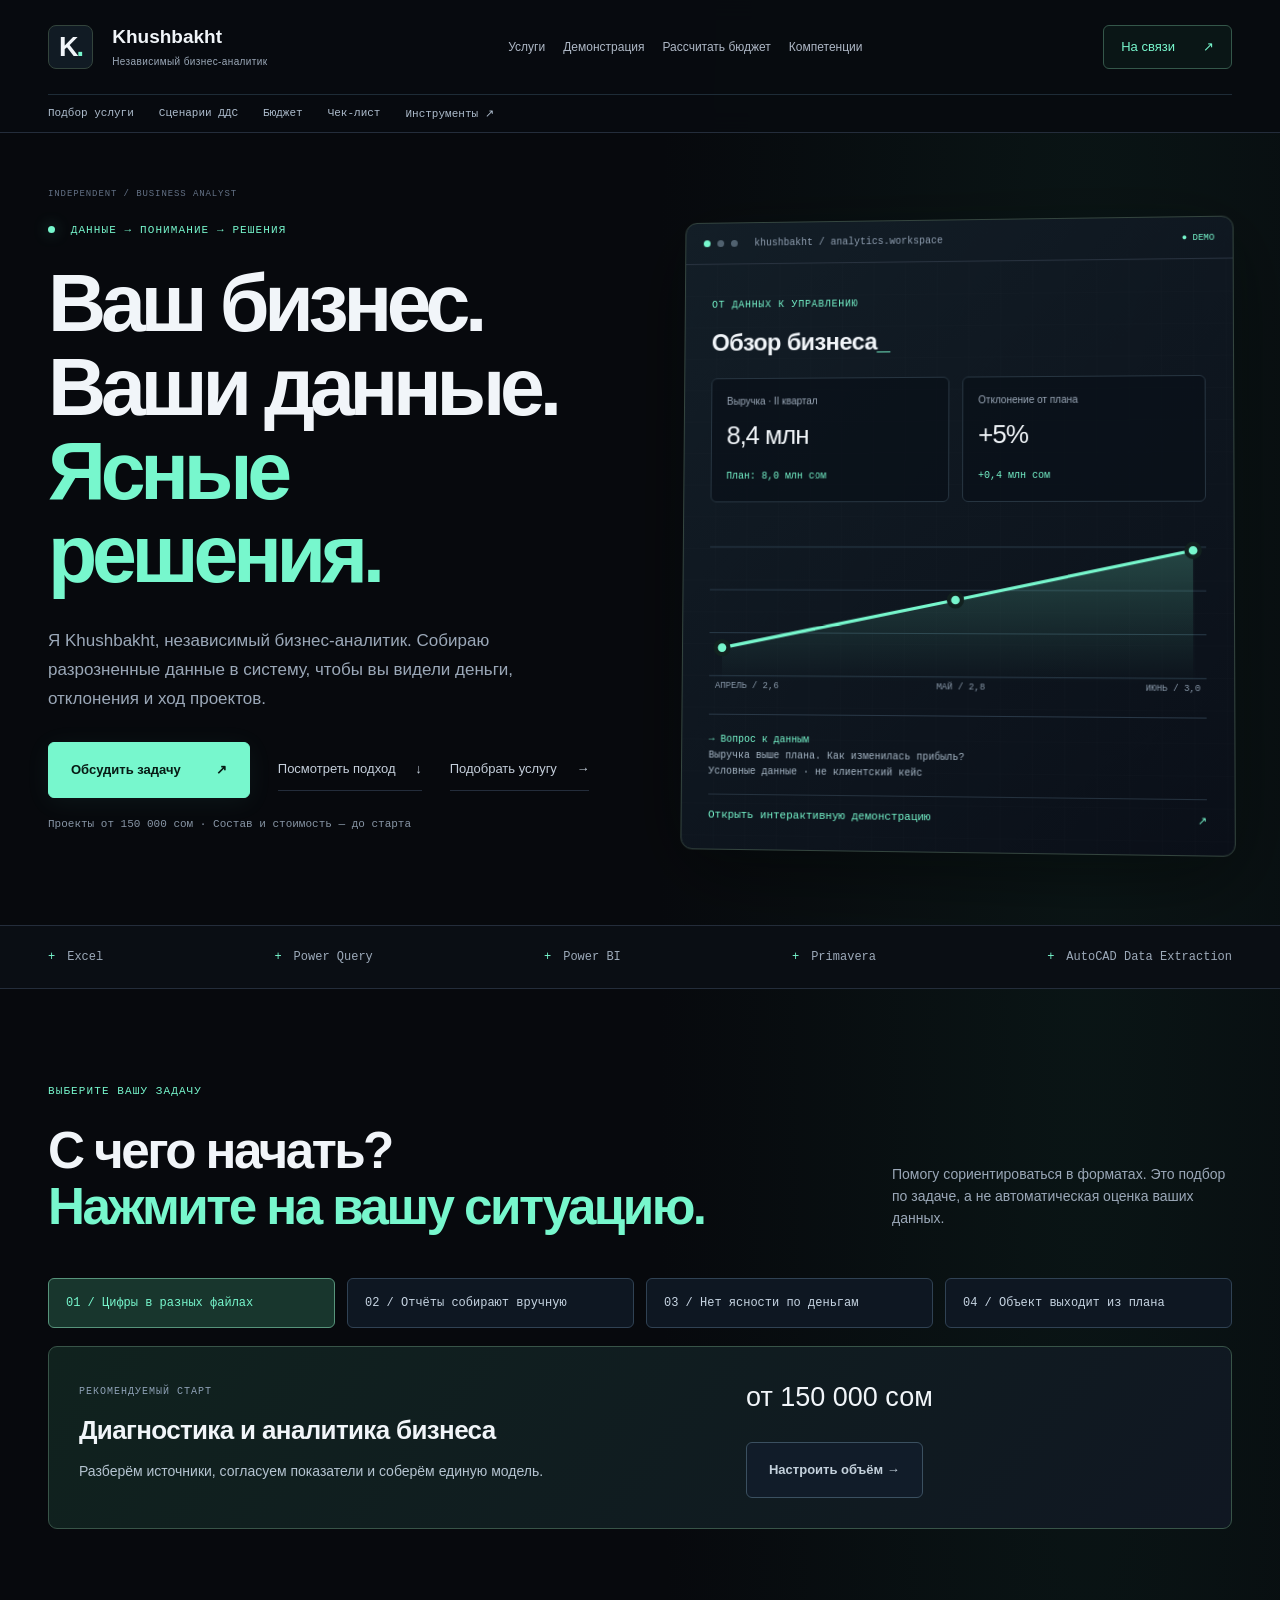
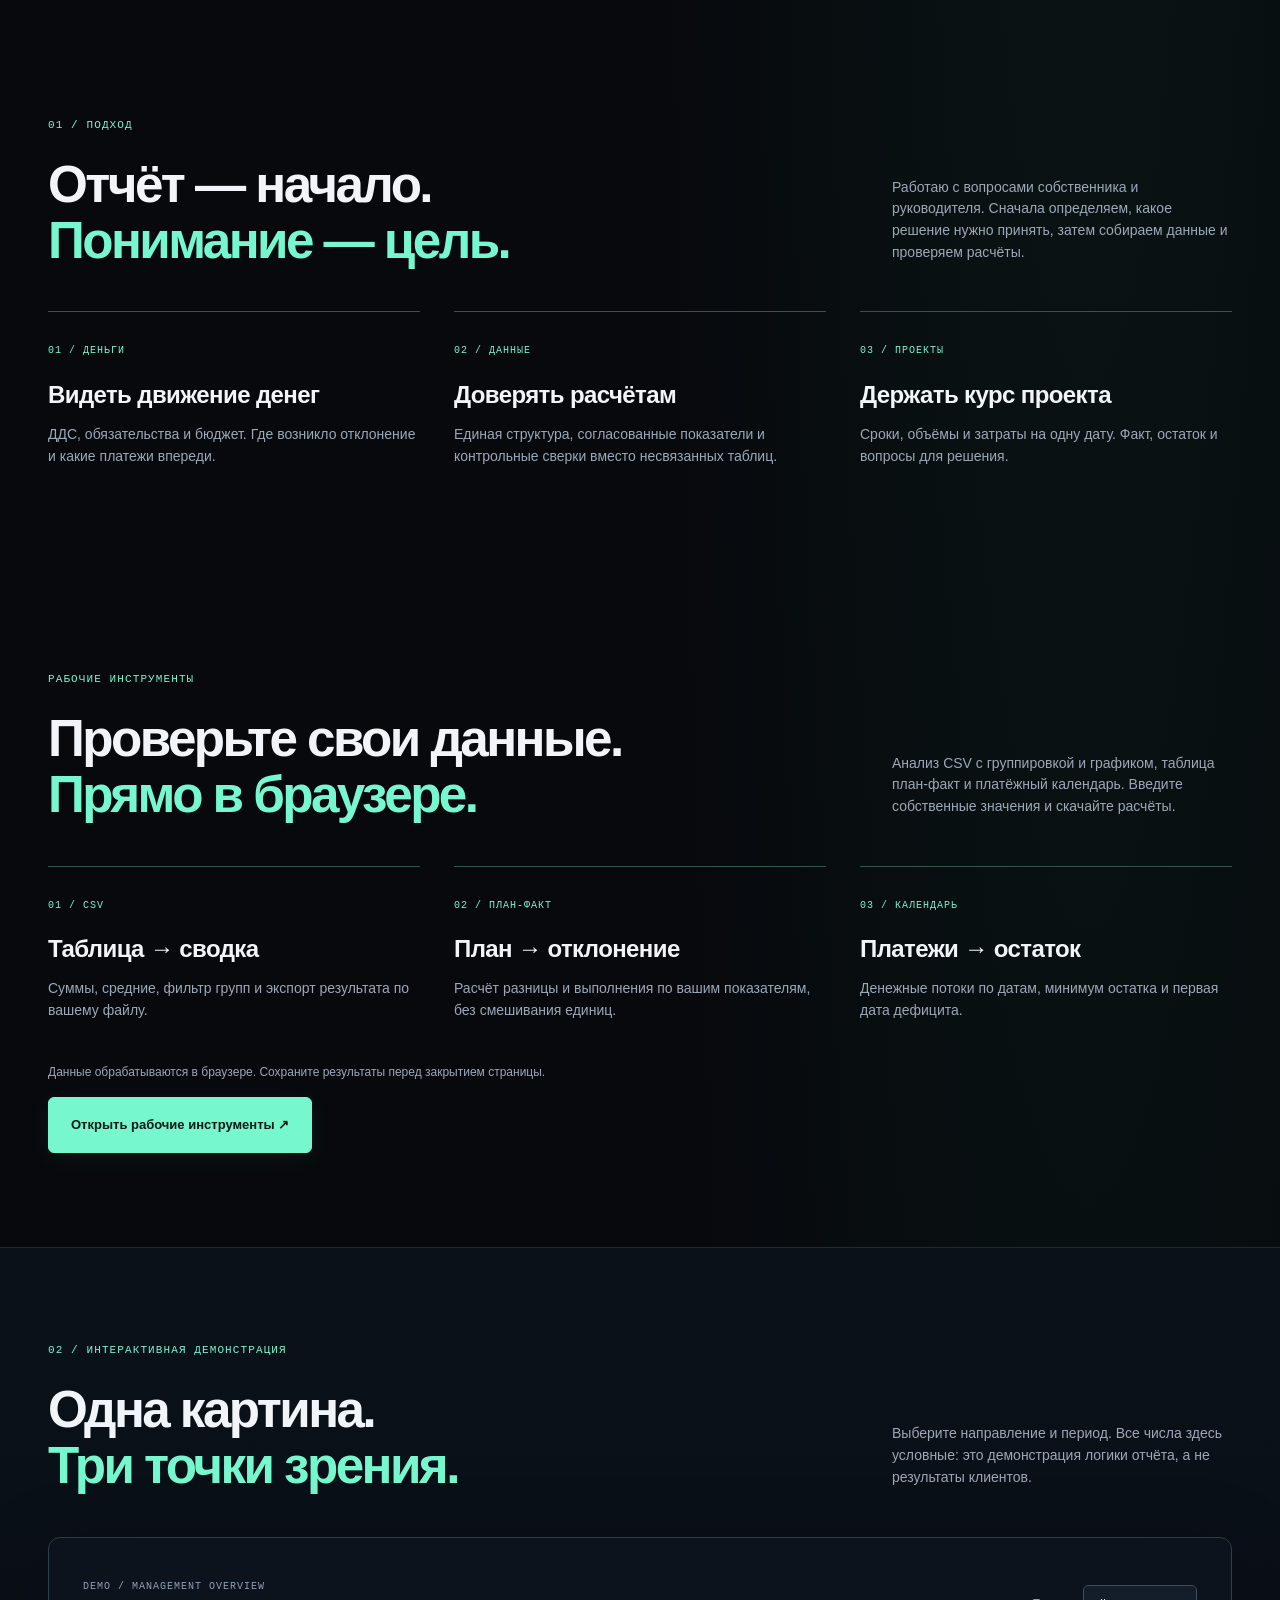
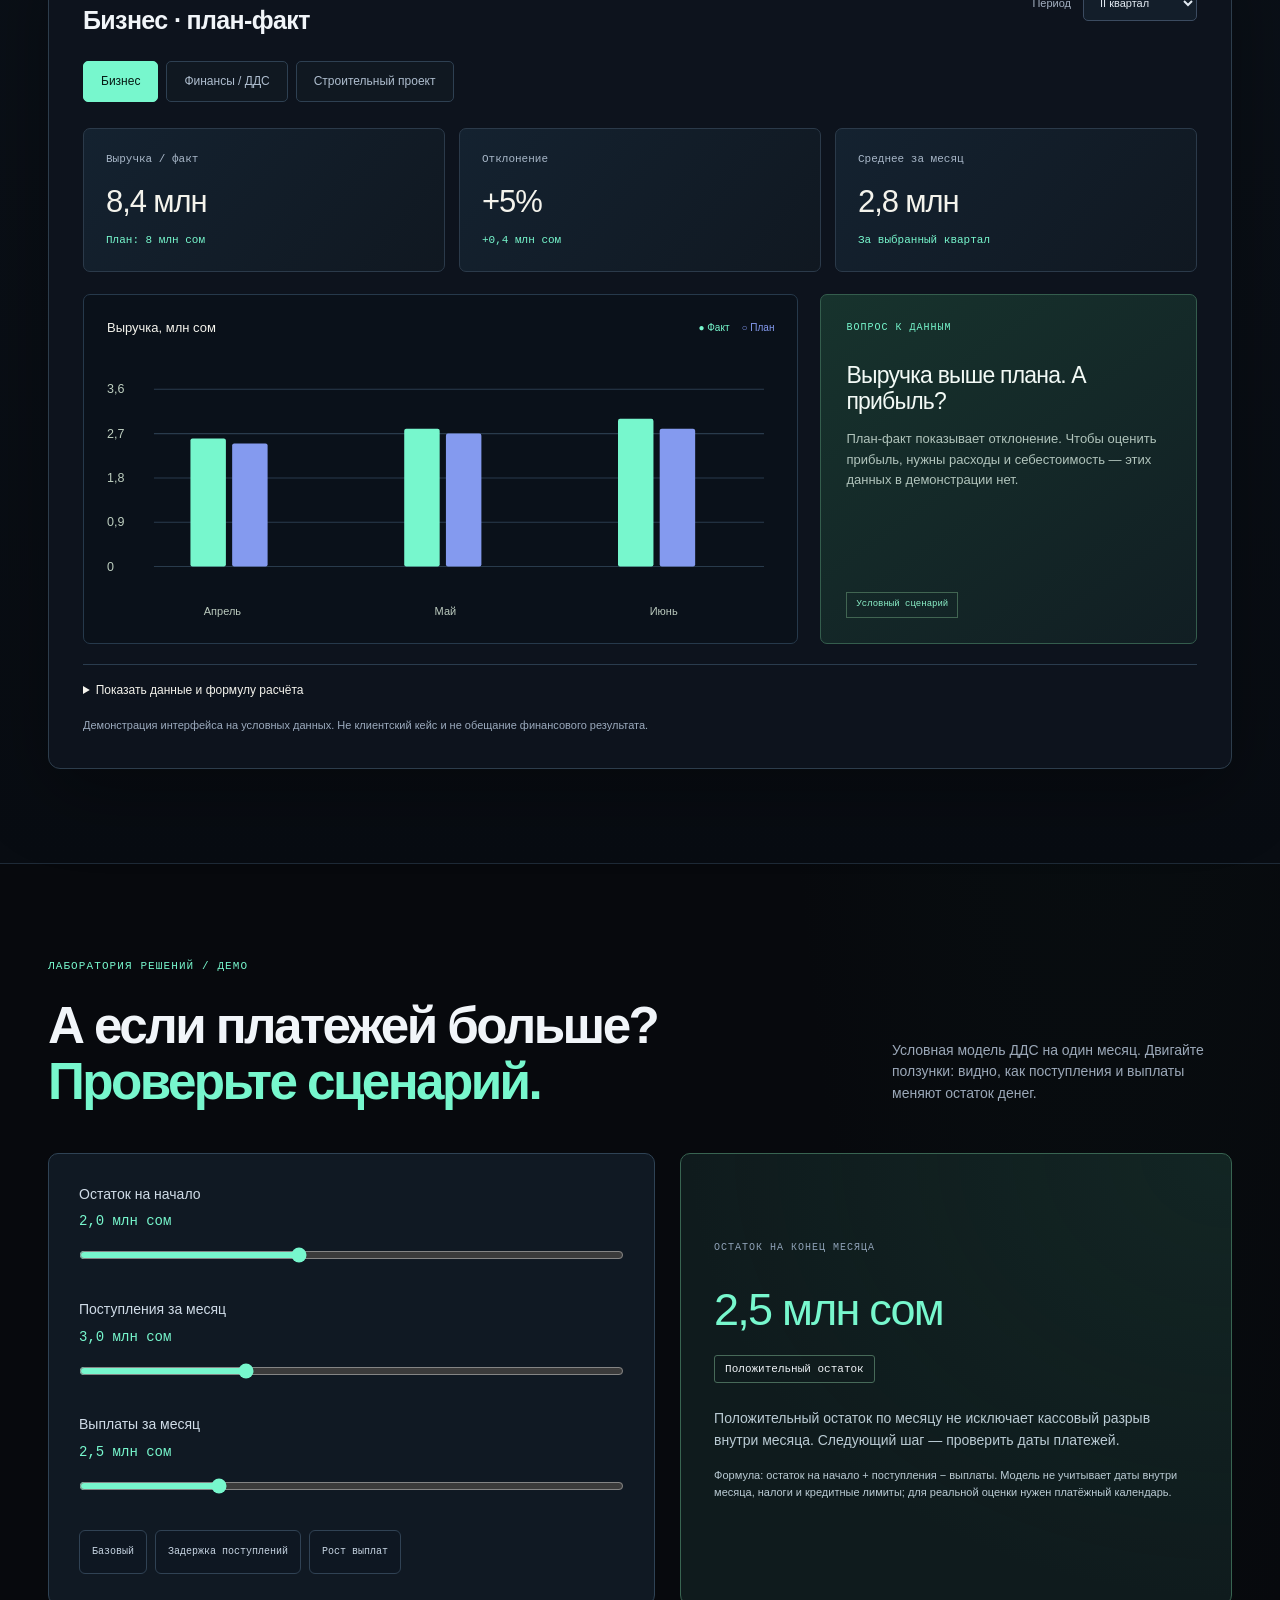
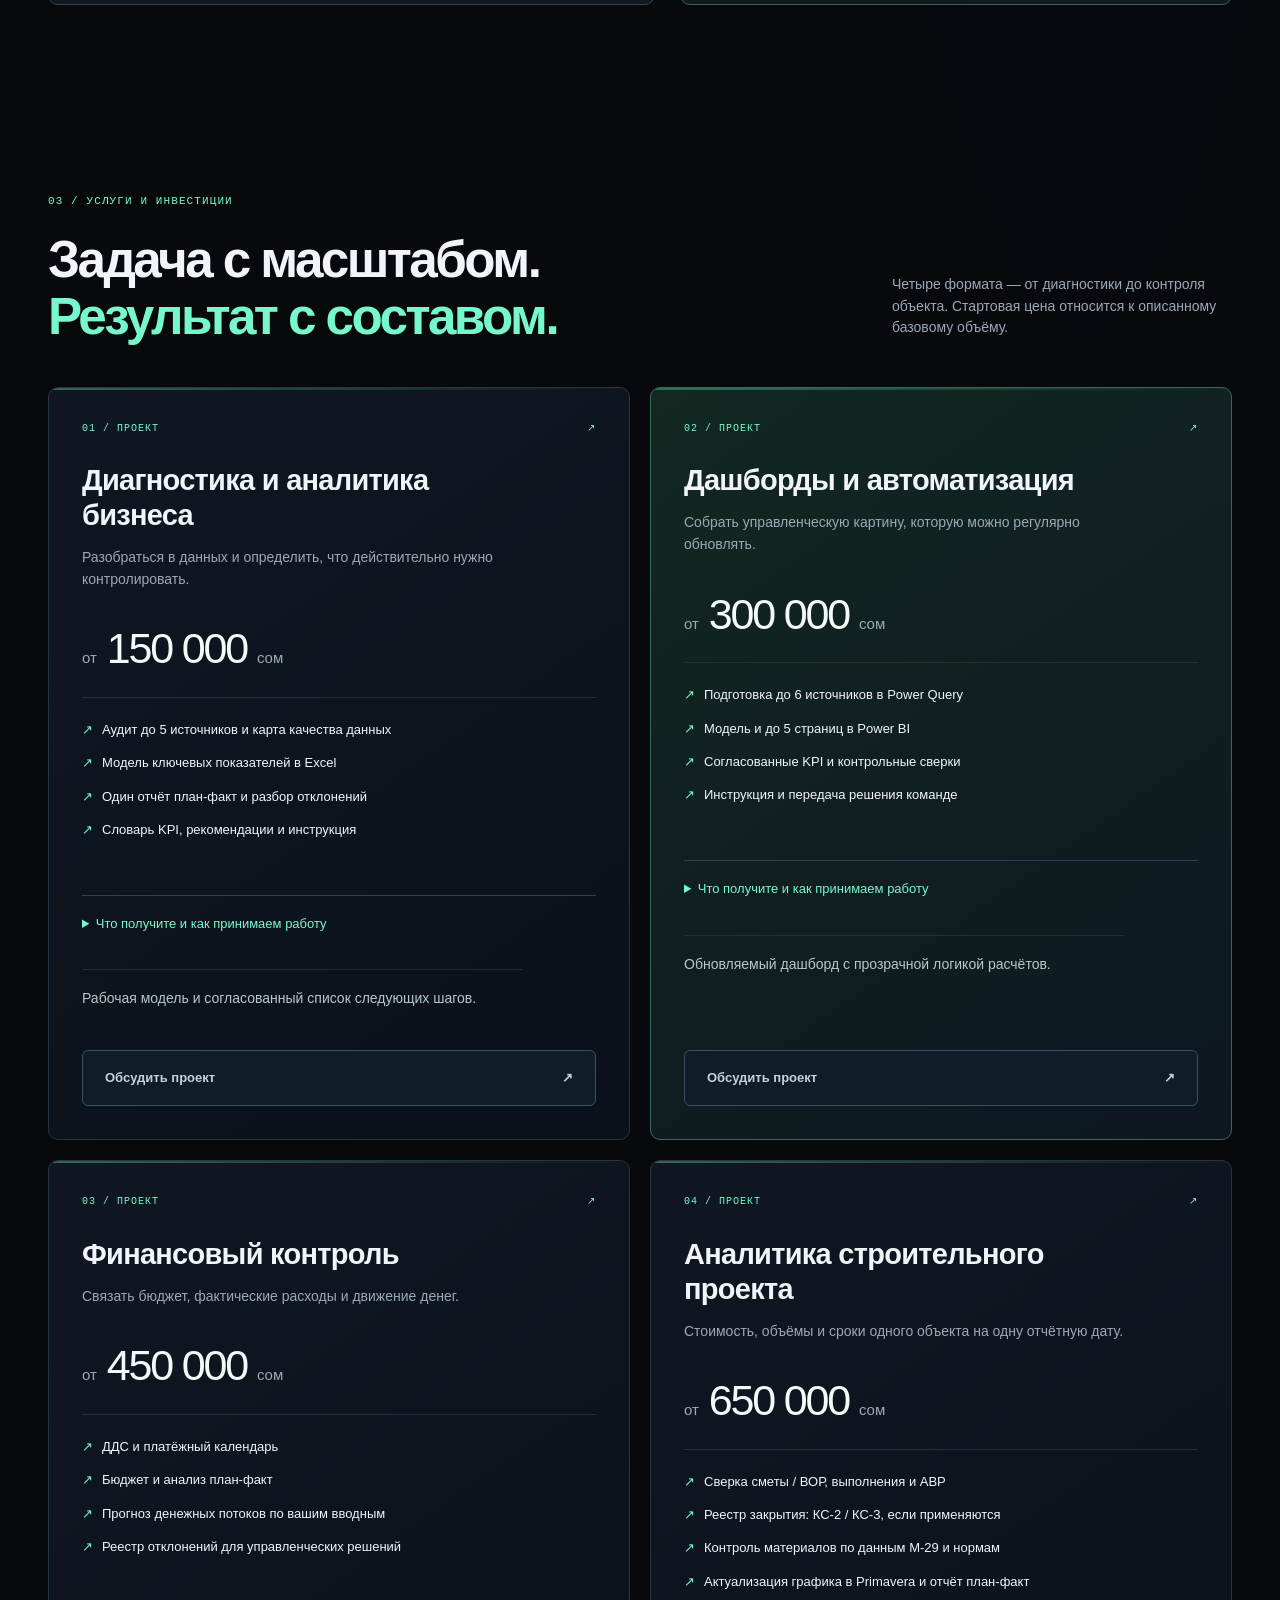
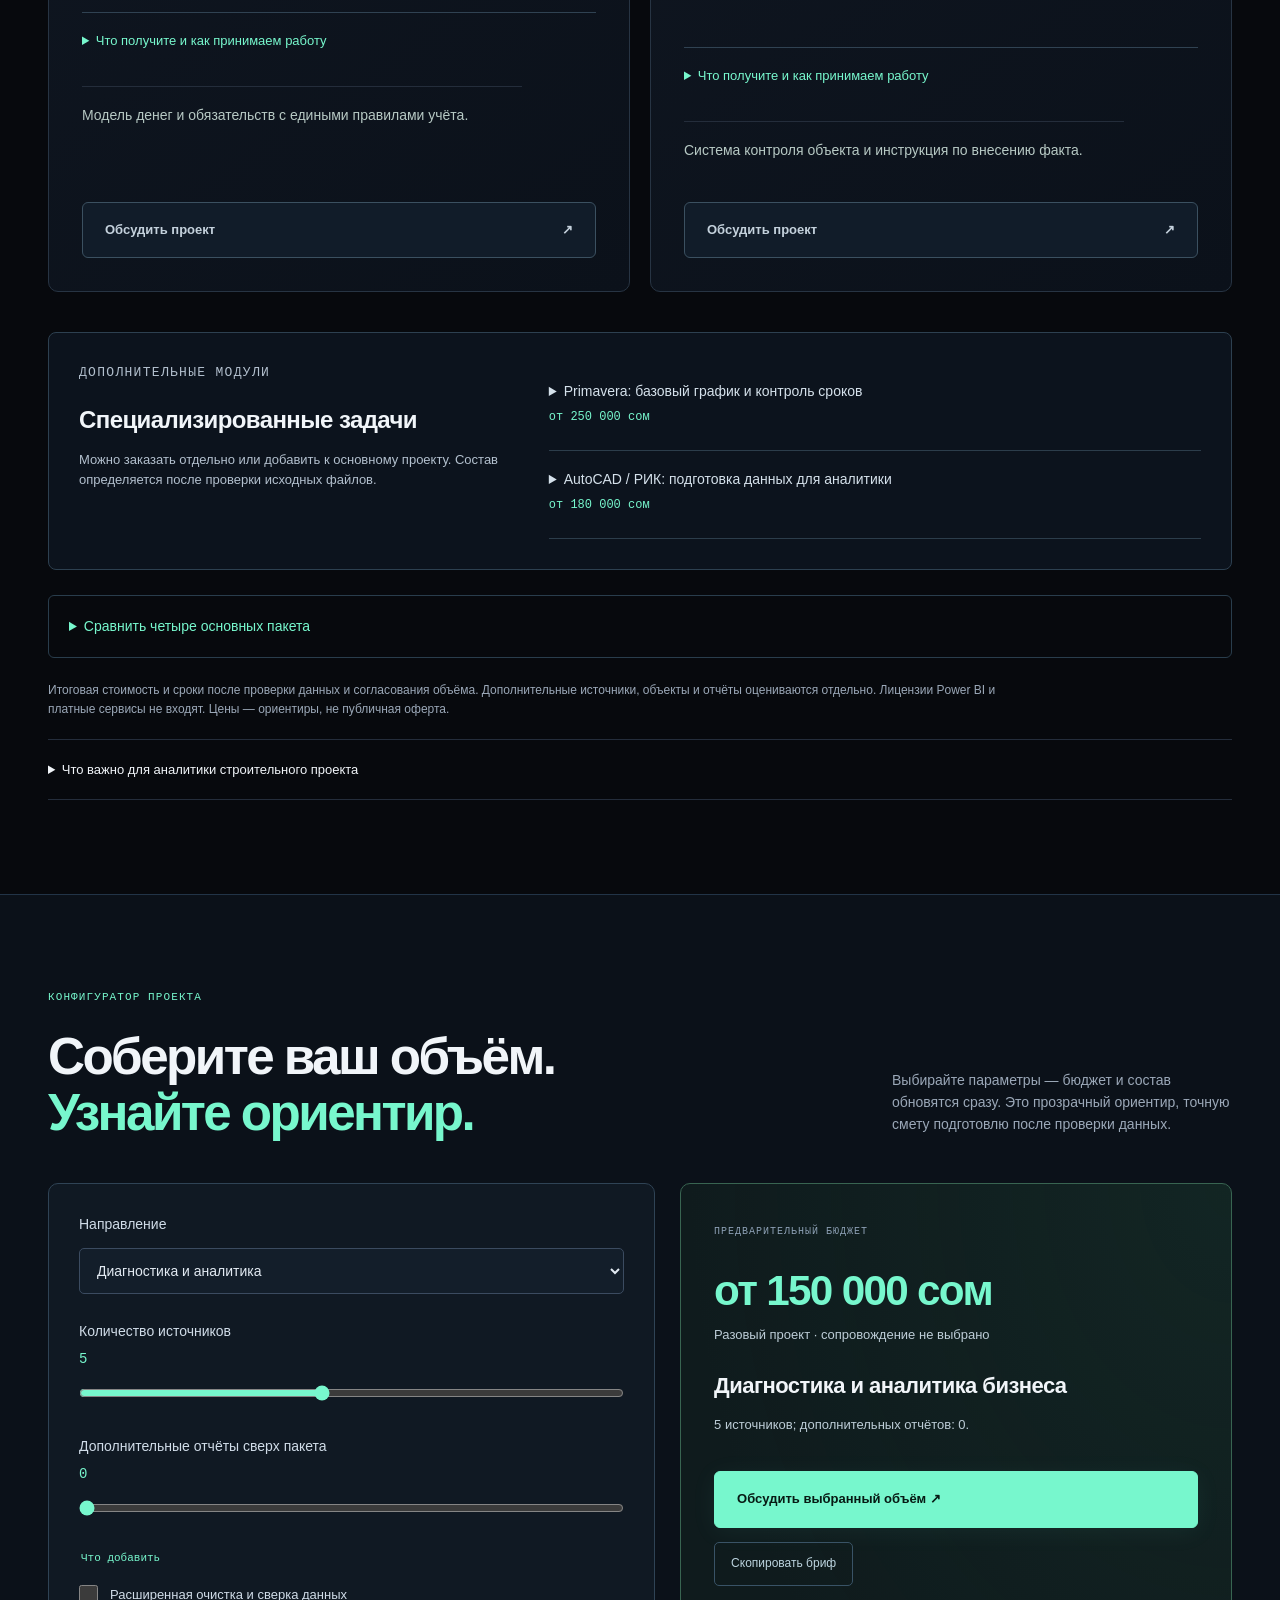
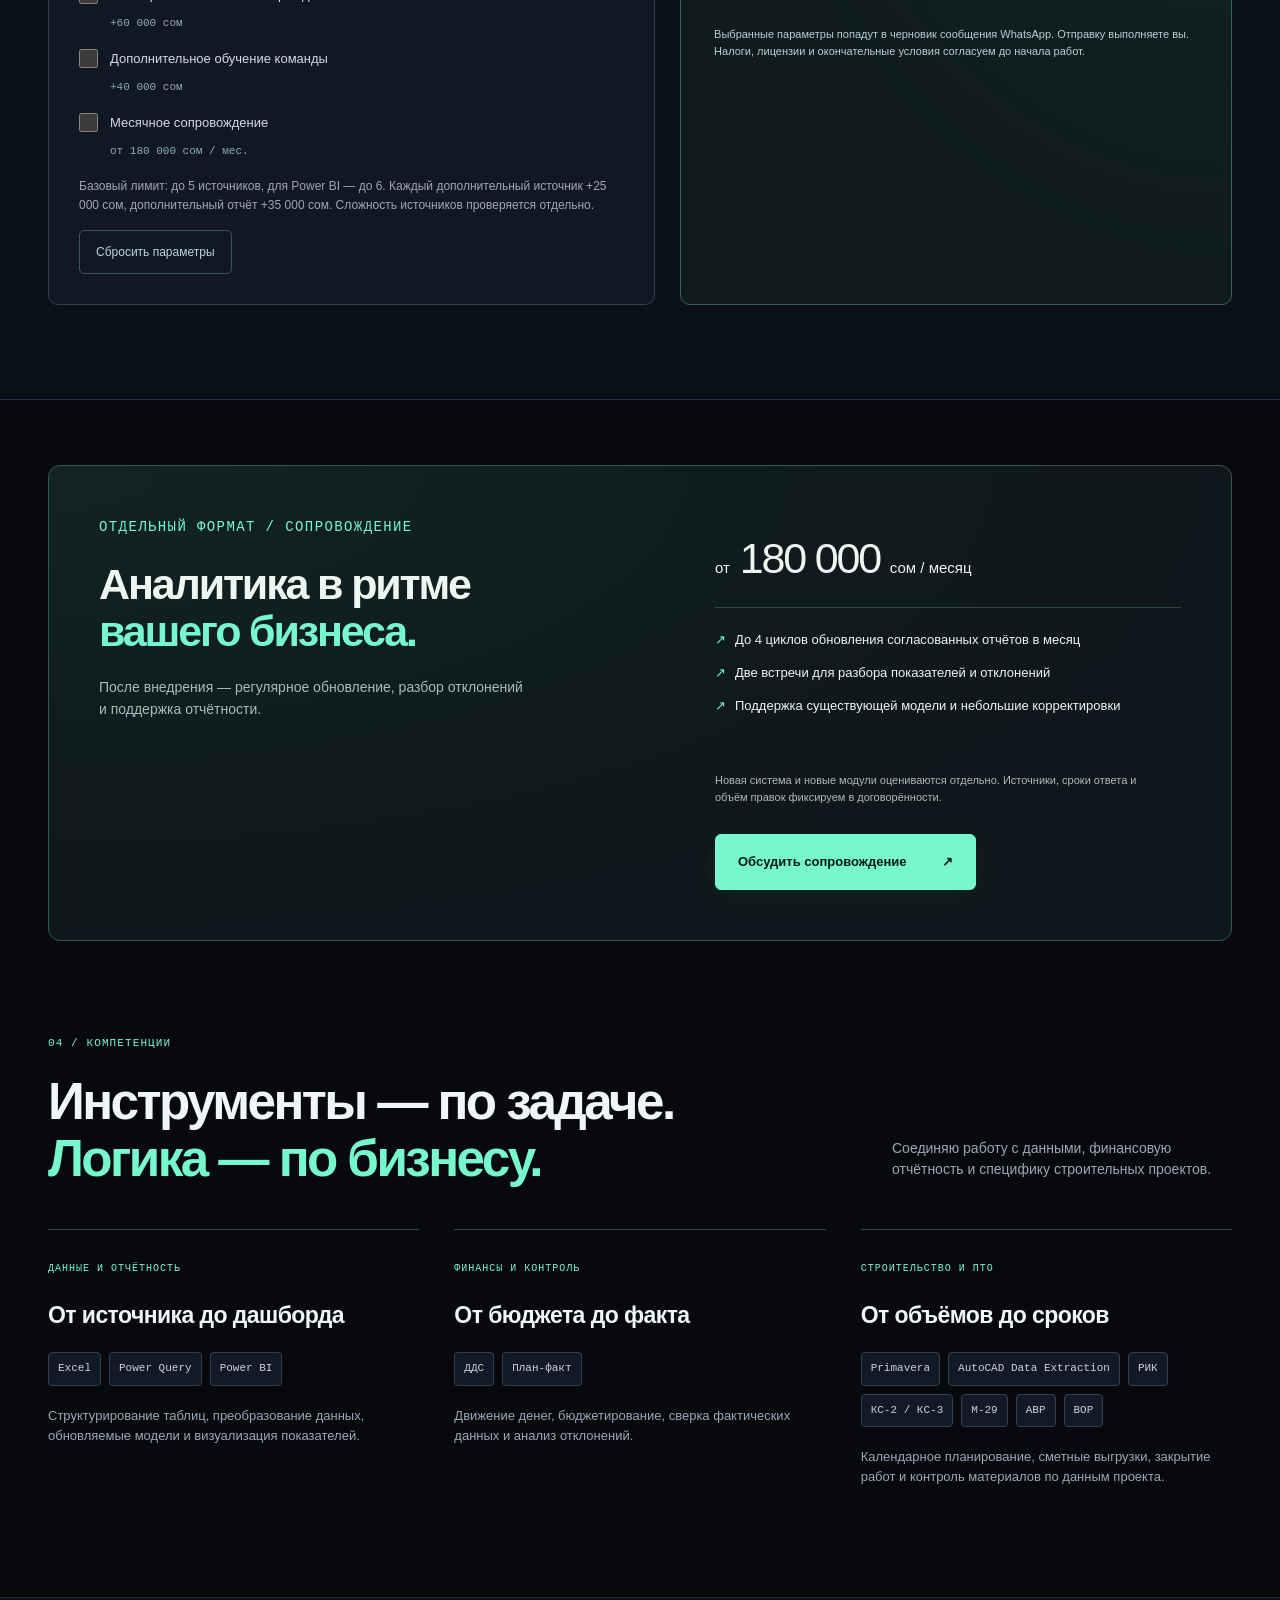
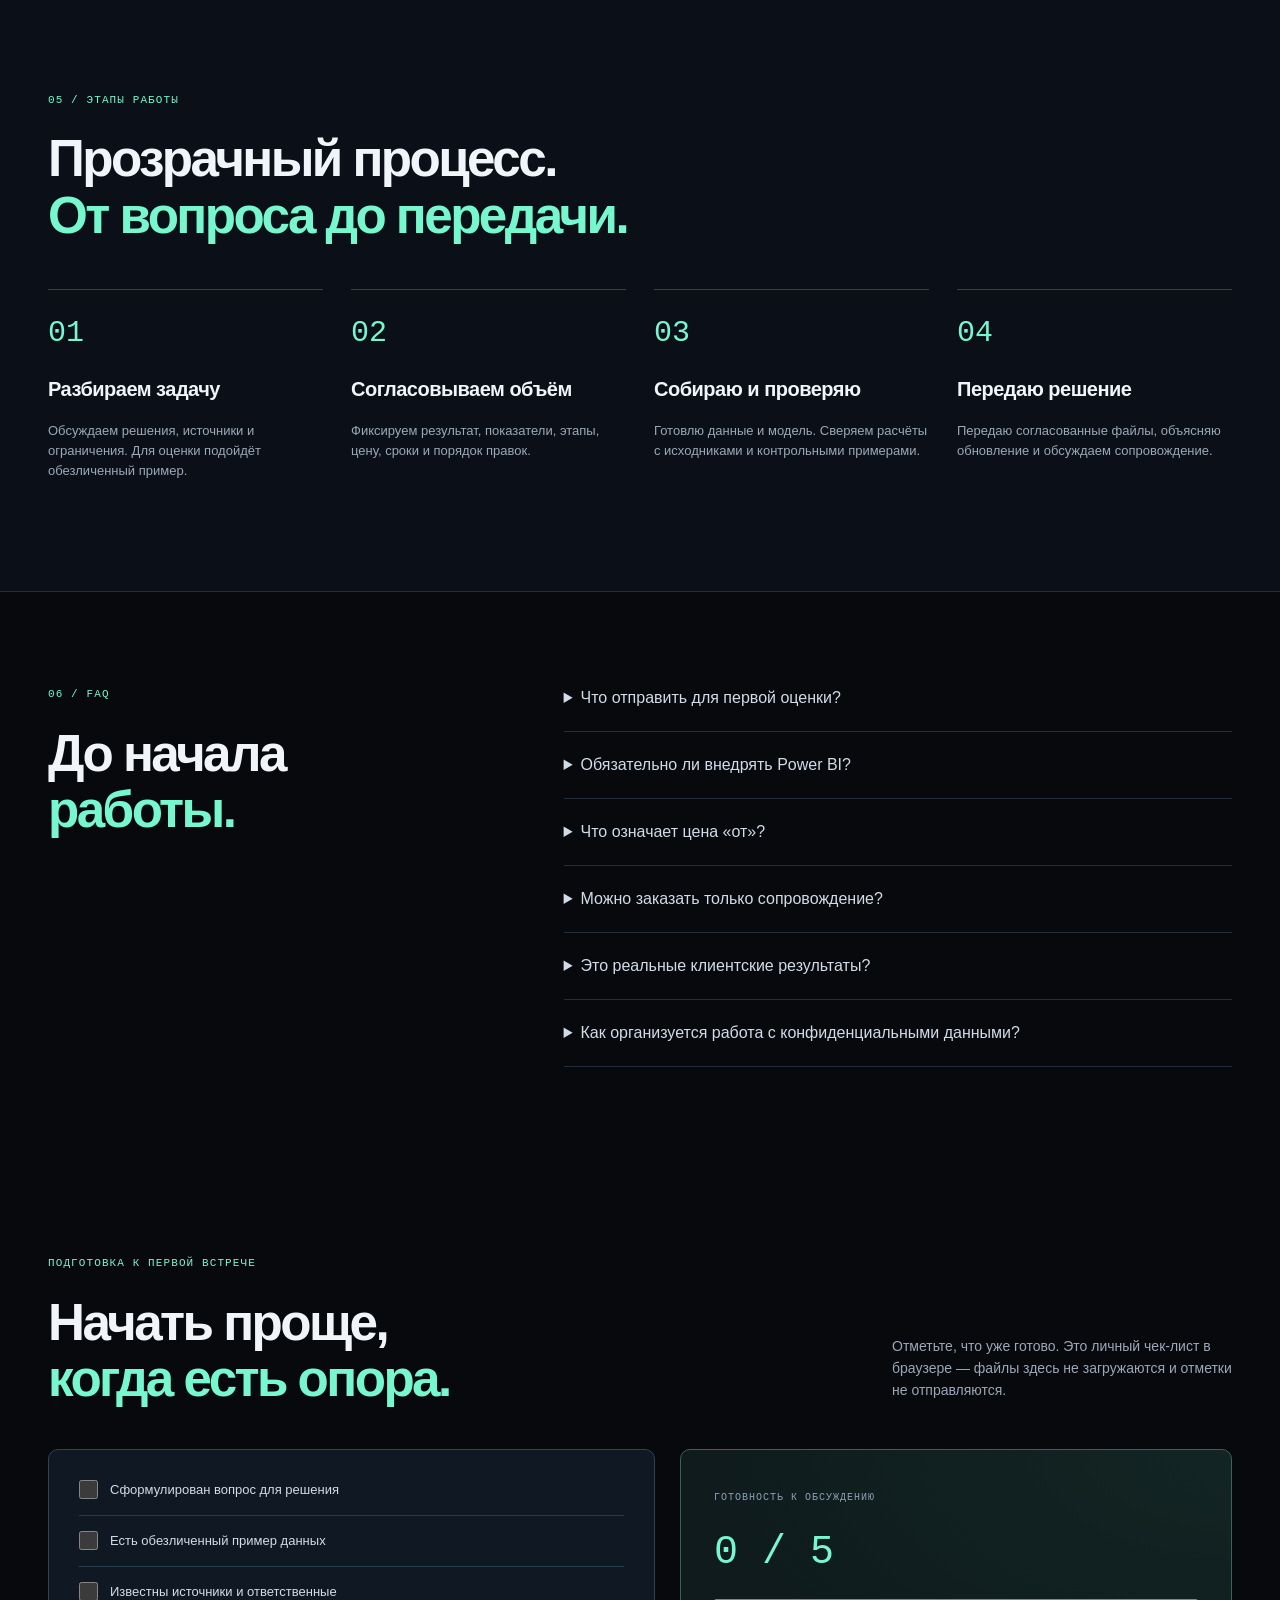
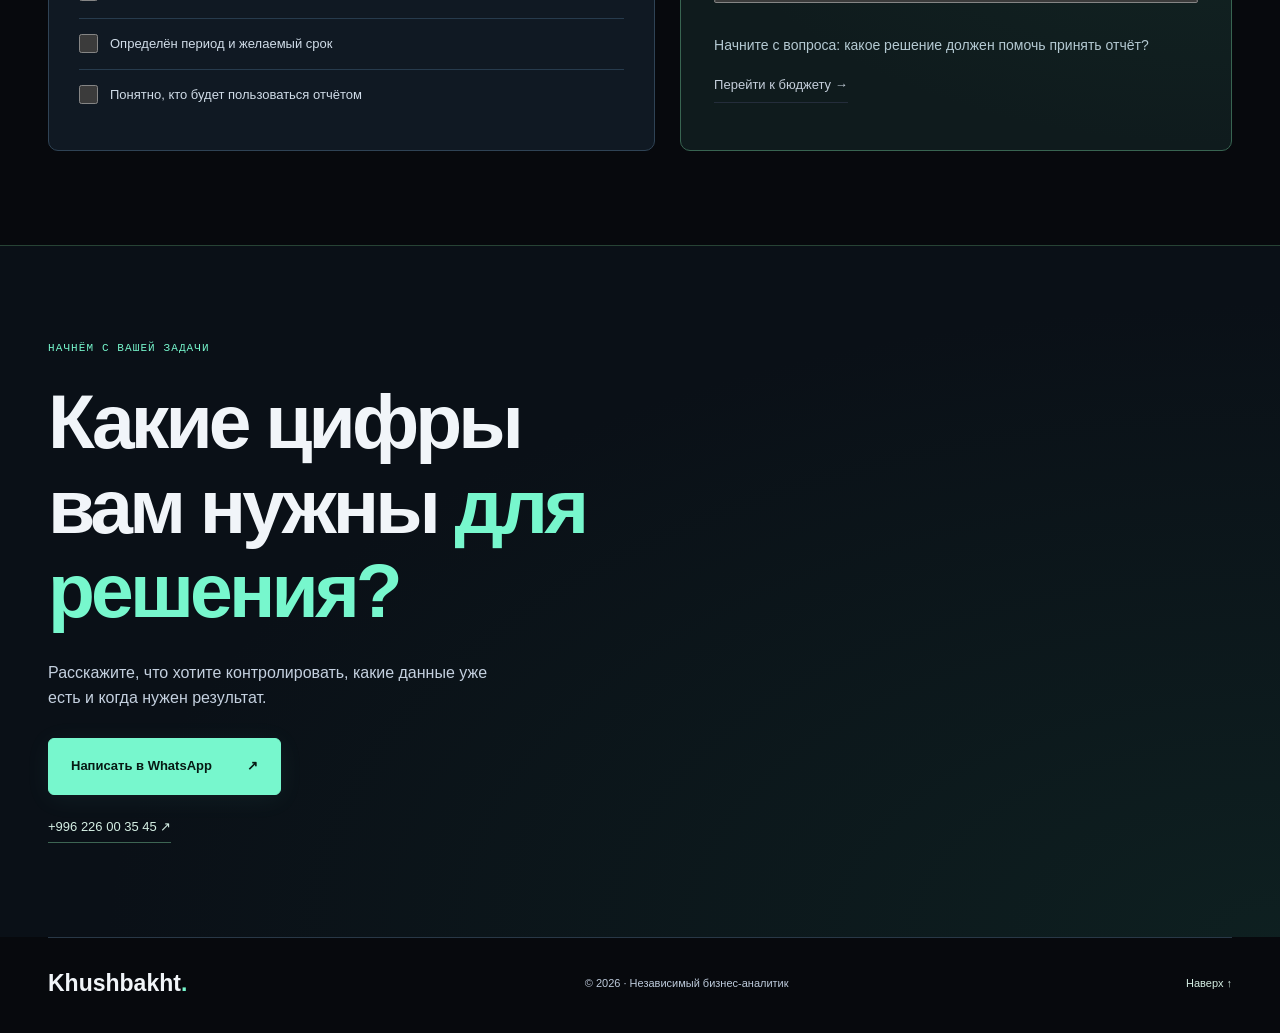
==== commit 44860a2c: "Add real browser analytics tools: CSV aggregation, plan-fact and dated cash-flow calendar" ====
--- a/index.html
+++ b/index.html
@@ -6,11 +6,11 @@
 <meta property="og:type" content="website"><meta property="og:locale" content="ru_RU"><meta property="og:site_name" content="Khushbakht — независимый аналитик"><meta property="og:title" content="Ваш бизнес. В ясных цифрах."><meta property="og:description" content="Независимая аналитика бизнеса, финансов и проектов. Проекты от 150 000 до 650 000 сом на старте."><meta property="og:url" content="https://kushbakht.github.io/Price-list/"><meta property="og:image" content="https://kushbakht.github.io/Price-list/og-analyst.png"><meta property="og:image:width" content="1200"><meta property="og:image:height" content="630"><meta property="og:image:type" content="image/png"><meta property="og:image:alt" content="Khushbakht. Ваш бизнес в ясных цифрах. Независимая бизнес-аналитика.">
 <meta name="twitter:card" content="summary_large_image"><meta name="twitter:title" content="Khushbakht — независимый бизнес-аналитик"><meta name="twitter:description" content="Бизнес, финансы и проекты в ясных цифрах. Проекты от 150 000 сом."><meta name="twitter:image" content="https://kushbakht.github.io/Price-list/og-analyst.png">
 <link rel="stylesheet" href="styles.css"><link rel="stylesheet" href="dark.css?v=interactive-1"><link rel="stylesheet" href="interactive.css?v=1"><script src="dashboard.js" defer></script><script src="interactive.js?v=1" defer></script></head>
-<body><a href="#main" class="skip">К содержимому</a><header><nav class="wrap" aria-label="Основная навигация"><a class="brand" href="#main"><span class="brand-icon">K<span>.</span></span><span>Khushbakht<small>Независимый бизнес-аналитик</small></span></a><div class="navlinks"><a href="#services">Услуги</a><a href="#demo">Демонстрация</a><a href="#calculator">Рассчитать бюджет</a><a href="#expertise">Компетенции</a></div><a class="nav-contact" href="https://wa.me/996226003545?text=%D0%97%D0%B4%D1%80%D0%B0%D0%B2%D1%81%D1%82%D0%B2%D1%83%D0%B9%D1%82%D0%B5%21%20%D0%A5%D0%BE%D1%87%D1%83%20%D0%BE%D0%B1%D1%81%D1%83%D0%B4%D0%B8%D1%82%D1%8C%20%D0%B7%D0%B0%D0%B4%D0%B0%D1%87%D1%83." target="_blank" rel="noopener noreferrer">На связи <span aria-hidden="true">↗</span></a></nav><div class="quick-nav wrap" aria-label="Быстрые переходы"><a href="#selector">Подбор услуги</a><a href="#scenario">Сценарии ДДС</a><a href="#calculator">Бюджет</a><a href="#prepare">Чек-лист</a></div></header>
+<body><a href="#main" class="skip">К содержимому</a><header><nav class="wrap" aria-label="Основная навигация"><a class="brand" href="#main"><span class="brand-icon">K<span>.</span></span><span>Khushbakht<small>Независимый бизнес-аналитик</small></span></a><div class="navlinks"><a href="#services">Услуги</a><a href="#demo">Демонстрация</a><a href="#calculator">Рассчитать бюджет</a><a href="#expertise">Компетенции</a></div><a class="nav-contact" href="https://wa.me/996226003545?text=%D0%97%D0%B4%D1%80%D0%B0%D0%B2%D1%81%D1%82%D0%B2%D1%83%D0%B9%D1%82%D0%B5%21%20%D0%A5%D0%BE%D1%87%D1%83%20%D0%BE%D0%B1%D1%81%D1%83%D0%B4%D0%B8%D1%82%D1%8C%20%D0%B7%D0%B0%D0%B4%D0%B0%D1%87%D1%83." target="_blank" rel="noopener noreferrer">На связи <span aria-hidden="true">↗</span></a></nav><div class="quick-nav wrap" aria-label="Быстрые переходы"><a href="#selector">Подбор услуги</a><a href="#scenario">Сценарии ДДС</a><a href="#calculator">Бюджет</a><a href="#prepare">Чек-лист</a><a href="tools.html">Инструменты ↗</a></div></header>
 <main id="main"><section class="hero wrap"><div class="hero-copy"><p class="eyebrow"><span class="dot"></span> ДАННЫЕ → ПОНИМАНИЕ → РЕШЕНИЯ</p><h1>Ваш бизнес.<br>Ваши данные.<br><em>Ясные решения.</em></h1><p class="lead">Я Khushbakht, независимый бизнес-аналитик. Собираю разрозненные данные в систему, чтобы вы видели деньги, отклонения и ход проектов.</p><div class="actions"><a class="button" href="https://wa.me/996226003545?text=%D0%97%D0%B4%D1%80%D0%B0%D0%B2%D1%81%D1%82%D0%B2%D1%83%D0%B9%D1%82%D0%B5%2C%20Khushbakht%21%20%D0%A5%D0%BE%D1%87%D1%83%20%D0%BE%D0%B1%D1%81%D1%83%D0%B4%D0%B8%D1%82%D1%8C%20%D0%B0%D0%BD%D0%B0%D0%BB%D0%B8%D1%82%D0%B8%D0%BA%D1%83%20%D0%B4%D0%BB%D1%8F%20%D0%B1%D0%B8%D0%B7%D0%BD%D0%B5%D1%81%D0%B0." target="_blank" rel="noopener noreferrer">Обсудить задачу <span aria-hidden="true">↗</span></a><a class="text-link" href="#demo">Посмотреть подход <span>↓</span></a><a class="text-link" href="#selector">Подобрать услугу <span>→</span></a></div><p class="hero-note">Проекты от 150 000 сом · Состав и стоимость — до старта</p></div><div class="hero-visual"><div class="terminal-bar"><i></i><i></i><i></i><span>khushbakht / analytics.workspace</span><span class="terminal-status">● DEMO</span></div><div class="terminal-body"><span class="terminal-eyebrow">ОТ ДАННЫХ К УПРАВЛЕНИЮ</span><h3>Обзор бизнеса<span style="color:#77f7cd">_</span></h3><div class="signal-row"><div><small>Выручка · II квартал</small><strong>8,4 млн</strong><span>План: 8,0 млн сом</span></div><div><small>Отклонение от плана</small><strong>+5%</strong><span>+0,4 млн сом</span></div></div><svg class="signal-chart" viewBox="0 0 460 150" role="img" aria-label="Условная выручка за апрель, май и июнь: 2,6, 2,8 и 3 миллиона сом"><defs><linearGradient id="hero-fill" x1="0" y1="0" x2="0" y2="1"><stop stop-color="#77f7cd" stop-opacity=".22"/><stop offset="1" stop-color="#77f7cd" stop-opacity="0"/></linearGradient></defs><g stroke="#283a48"><path d="M0 25H460M0 65H460M0 105H460M0 145H460"/></g><path d="M12 119L230 74L448 28L448 150H12Z" fill="url(#hero-fill)"/><path d="M12 119L230 74L448 28" fill="none" stroke="#77f7cd" stroke-width="3"/><g fill="#77f7cd" stroke="#12211f" stroke-width="4"><circle cx="12" cy="119" r="6"/><circle cx="230" cy="74" r="6"/><circle cx="448" cy="28" r="6"/></g></svg><div class="signal-labels"><span>АПРЕЛЬ / 2,6</span><span>МАЙ / 2,8</span><span>ИЮНЬ / 3,0</span></div><div class="terminal-footer"><b>→ Вопрос к данным</b><br>Выручка выше плана. Как изменилась прибыль?<br><span>Условные данные · не клиентский кейс</span></div><a class="terminal-link" href="#demo">Открыть интерактивную демонстрацию <span>↗</span></a></div></div></section>
 <div class="tool-strip"><div class="wrap"><span>Excel</span><span>Power Query</span><span>Power BI</span><span>Primavera</span><span>AutoCAD Data Extraction</span></div></div>
 <section class="wrap section" id="selector"><div class="section-head"><div><p class="eyebrow">ВЫБЕРИТЕ ВАШУ ЗАДАЧУ</p><h2>С чего начать?<br><em>Нажмите на вашу ситуацию.</em></h2></div><p>Помогу сориентироваться в форматах. Это подбор по задаче, а не автоматическая оценка ваших данных.</p></div><div class="task-buttons" role="group" aria-label="Выберите задачу"><button type="button" data-task="audit" aria-pressed="true">01 / Цифры в разных файлах</button><button type="button" data-task="bi" aria-pressed="false">02 / Отчёты собирают вручную</button><button type="button" data-task="finance" aria-pressed="false">03 / Нет ясности по деньгам</button><button type="button" data-task="build" aria-pressed="false">04 / Объект выходит из плана</button></div><div class="recommendation" aria-live="polite"><div><span class="dash-kicker">РЕКОМЕНДУЕМЫЙ СТАРТ</span><h3 id="recommend-title">Диагностика и аналитика бизнеса</h3><p id="recommend-text">Разберём источники, согласуем показатели и соберём единую модель.</p></div><div><strong id="recommend-price">от 150 000 сом</strong><a class="button secondary" id="recommend-action" href="#calculator">Настроить объём →</a></div></div></section><section class="wrap section" id="approach"><div class="section-head"><div><p class="eyebrow">01 / ПОДХОД</p><h2>Отчёт — начало.<br><em>Понимание — цель.</em></h2></div><p>Работаю с вопросами собственника и руководителя. Сначала определяем, какое решение нужно принять, затем собираем данные и проверяем расчёты.</p></div><div class="outcomes"><article><span>01 / ДЕНЬГИ</span><h3>Видеть движение денег</h3><p>ДДС, обязательства и бюджет. Где возникло отклонение и какие платежи впереди.</p></article><article><span>02 / ДАННЫЕ</span><h3>Доверять расчётам</h3><p>Единая структура, согласованные показатели и контрольные сверки вместо несвязанных таблиц.</p></article><article><span>03 / ПРОЕКТЫ</span><h3>Держать курс проекта</h3><p>Сроки, объёмы и затраты на одну дату. Факт, остаток и вопросы для решения.</p></article></div></section>
-<section class="demo-section section" id="demo"><div class="wrap"><div class="section-head"><div><p class="eyebrow">02 / ИНТЕРАКТИВНАЯ ДЕМОНСТРАЦИЯ</p><h2>Одна картина.<br><em>Три точки зрения.</em></h2></div><p>Выберите направление и период. Все числа здесь условные: это демонстрация логики отчёта, а не результаты клиентов.</p></div><div class="dashboard"><div class="dash-top"><div><span class="dash-kicker">DEMO / MANAGEMENT OVERVIEW</span><h3 id="dash-heading">Бизнес · план-факт</h3></div><label class="period-label">Период<select id="period"><option value="q1">I квартал</option><option value="q2" selected>II квартал</option></select></label></div><div class="dash-tabs" role="group" aria-label="Направление отчёта"><button type="button" data-view="business" aria-pressed="true">Бизнес</button><button type="button" data-view="finance" aria-pressed="false">Финансы / ДДС</button><button type="button" data-view="project" aria-pressed="false">Строительный проект</button></div><div id="dash-results" aria-live="polite"><div class="metrics" id="metrics"></div><div class="chart-grid"><div class="chart-panel"><div class="chart-heading"><h4 id="chart-label">Выручка по месяцам</h4><div class="legend"><span>● Факт</span><span>○ План</span></div></div><svg id="chart" viewBox="0 0 640 235" role="img" aria-labelledby="chart-title chart-desc"><title id="chart-title">Демонстрационная выручка</title><desc id="chart-desc">Условные данные</desc></svg><div id="month-labels" class="month-labels"></div></div><div class="insight"><span class="dash-kicker">ВОПРОС К ДАННЫМ</span><h4 id="insight-title"></h4><p id="insight-text"></p><span class="demo-tag">Условный сценарий</span></div></div><details class="data-details"><summary>Показать данные и формулу расчёта</summary><div class="table-scroll"><table><caption id="data-caption">Условные данные</caption><thead><tr><th scope="col">Месяц</th><th scope="col" id="fact-header">Факт</th><th scope="col" id="plan-header">План</th></tr></thead><tbody id="data-table"></tbody></table></div><p id="formula"></p></details></div><p class="demo-disclaimer">Демонстрация интерфейса на условных данных. Не клиентский кейс и не обещание финансового результата.</p></div></div></section>
+<section class="wrap section" id="tools"><div class="section-head"><div><p class="eyebrow">РАБОЧИЕ ИНСТРУМЕНТЫ</p><h2>Проверьте свои данные.<br><em>Прямо в браузере.</em></h2></div><p>Анализ CSV с группировкой и графиком, таблица план-факт и платёжный календарь. Введите собственные значения и скачайте расчёты.</p></div><div class="outcomes"><article><span>01 / CSV</span><h3>Таблица → сводка</h3><p>Суммы, средние, фильтр групп и экспорт результата по вашему файлу.</p></article><article><span>02 / ПЛАН-ФАКТ</span><h3>План → отклонение</h3><p>Расчёт разницы и выполнения по вашим показателям, без смешивания единиц.</p></article><article><span>03 / КАЛЕНДАРЬ</span><h3>Платежи → остаток</h3><p>Денежные потоки по датам, минимум остатка и первая дата дефицита.</p></article></div><p class="small" style="margin-top:25px">Данные обрабатываются в браузере. Сохраните результаты перед закрытием страницы.</p><a class="button" href="tools.html">Открыть рабочие инструменты ↗</a></section><section class="demo-section section" id="demo"><div class="wrap"><div class="section-head"><div><p class="eyebrow">02 / ИНТЕРАКТИВНАЯ ДЕМОНСТРАЦИЯ</p><h2>Одна картина.<br><em>Три точки зрения.</em></h2></div><p>Выберите направление и период. Все числа здесь условные: это демонстрация логики отчёта, а не результаты клиентов.</p></div><div class="dashboard"><div class="dash-top"><div><span class="dash-kicker">DEMO / MANAGEMENT OVERVIEW</span><h3 id="dash-heading">Бизнес · план-факт</h3></div><label class="period-label">Период<select id="period"><option value="q1">I квартал</option><option value="q2" selected>II квартал</option></select></label></div><div class="dash-tabs" role="group" aria-label="Направление отчёта"><button type="button" data-view="business" aria-pressed="true">Бизнес</button><button type="button" data-view="finance" aria-pressed="false">Финансы / ДДС</button><button type="button" data-view="project" aria-pressed="false">Строительный проект</button></div><div id="dash-results" aria-live="polite"><div class="metrics" id="metrics"></div><div class="chart-grid"><div class="chart-panel"><div class="chart-heading"><h4 id="chart-label">Выручка по месяцам</h4><div class="legend"><span>● Факт</span><span>○ План</span></div></div><svg id="chart" viewBox="0 0 640 235" role="img" aria-labelledby="chart-title chart-desc"><title id="chart-title">Демонстрационная выручка</title><desc id="chart-desc">Условные данные</desc></svg><div id="month-labels" class="month-labels"></div></div><div class="insight"><span class="dash-kicker">ВОПРОС К ДАННЫМ</span><h4 id="insight-title"></h4><p id="insight-text"></p><span class="demo-tag">Условный сценарий</span></div></div><details class="data-details"><summary>Показать данные и формулу расчёта</summary><div class="table-scroll"><table><caption id="data-caption">Условные данные</caption><thead><tr><th scope="col">Месяц</th><th scope="col" id="fact-header">Факт</th><th scope="col" id="plan-header">План</th></tr></thead><tbody id="data-table"></tbody></table></div><p id="formula"></p></details></div><p class="demo-disclaimer">Демонстрация интерфейса на условных данных. Не клиентский кейс и не обещание финансового результата.</p></div></div></section>
 <section class="wrap section" id="scenario"><div class="section-head"><div><p class="eyebrow">ЛАБОРАТОРИЯ РЕШЕНИЙ / ДЕМО</p><h2>А если платежей больше?<br><em>Проверьте сценарий.</em></h2></div><p>Условная модель ДДС на один месяц. Двигайте ползунки: видно, как поступления и выплаты меняют остаток денег.</p></div><div class="scenario-grid"><div class="scenario-controls"><label>Остаток на начало <output id="cash-open-output">2,0 млн сом</output><input id="cash-open" type="range" min="0" max="50" value="20"></label><label>Поступления за месяц <output id="cash-in-output">3,0 млн сом</output><input id="cash-in" type="range" min="0" max="100" value="30"></label><label>Выплаты за месяц <output id="cash-out-output">2,5 млн сом</output><input id="cash-out" type="range" min="0" max="100" value="25"></label><div class="scenario-presets" role="group" aria-label="Примеры сценариев"><button type="button" data-cash="base">Базовый</button><button type="button" data-cash="delay">Задержка поступлений</button><button type="button" data-cash="cost">Рост выплат</button></div></div><div class="scenario-result" aria-live="polite"><span class="dash-kicker">ОСТАТОК НА КОНЕЦ МЕСЯЦА</span><strong id="cash-end">2,5 млн сом</strong><span id="cash-badge">Положительный остаток</span><p id="cash-explanation"></p><p class="small">Формула: остаток на начало + поступления − выплаты. Модель не учитывает даты внутри месяца, налоги и кредитные лимиты; для реальной оценки нужен платёжный календарь.</p></div></div></section><section class="wrap section" id="services"><div class="section-head"><div><p class="eyebrow">03 / УСЛУГИ И ИНВЕСТИЦИИ</p><h2>Задача с масштабом.<br><em>Результат с составом.</em></h2></div><p>Четыре формата — от диагностики до контроля объекта. Стартовая цена относится к описанному базовому объёму.</p></div><div class="services"><article class="service"><div class="service-top"><span>01 / ПРОЕКТ</span><span aria-hidden="true">↗</span></div><h3>Диагностика и аналитика бизнеса</h3><p>Разобраться в данных и определить, что действительно нужно контролировать.</p><div class="price"><small>от</small> 150 000 <small>сом</small></div><ul><li>Аудит до 5 источников и карта качества данных</li><li>Модель ключевых показателей в Excel</li><li>Один отчёт план-факт и разбор отклонений</li><li>Словарь KPI, рекомендации и инструкция</li></ul><details class="package-details"><summary>Что получите и как принимаем работу</summary><p>Карта до 5 источников, словарь согласованных KPI, модель в Excel, отчёт план-факт и перечень проблем качества данных. Проверяем расчёты по контрольным примерам, передаём инструкцию и проводим одну встречу по результатам.</p><p><b>Подходит:</b> Начать с управленческой модели, если источники разрознены и показатели считаются по-разному.</p></details><p class="deliverable">Рабочая модель и согласованный список следующих шагов.</p><a class="button secondary" href="https://wa.me/996226003545?text=%D0%97%D0%B4%D1%80%D0%B0%D0%B2%D1%81%D1%82%D0%B2%D1%83%D0%B9%D1%82%D0%B5%21%20%D0%98%D0%BD%D1%82%D0%B5%D1%80%D0%B5%D1%81%D1%83%D0%B5%D1%82%20%D1%83%D1%81%D0%BB%D1%83%D0%B3%D0%B0%20%C2%AB%D0%94%D0%B8%D0%B0%D0%B3%D0%BD%D0%BE%D1%81%D1%82%D0%B8%D0%BA%D0%B0%20%D0%B8%20%D0%B0%D0%BD%D0%B0%D0%BB%D0%B8%D1%82%D0%B8%D0%BA%D0%B0%20%D0%B1%D0%B8%D0%B7%D0%BD%D0%B5%D1%81%D0%B0%C2%BB.%20%D0%A5%D0%BE%D1%87%D1%83%20%D0%BE%D0%B1%D1%81%D1%83%D0%B4%D0%B8%D1%82%D1%8C%20%D0%B4%D0%B0%D0%BD%D0%BD%D1%8B%D0%B5%2C%20%D0%BE%D0%B1%D1%8A%D1%91%D0%BC%20%D0%B8%20%D1%81%D1%82%D0%BE%D0%B8%D0%BC%D0%BE%D1%81%D1%82%D1%8C." target="_blank" rel="noopener noreferrer">Обсудить проект <span aria-hidden="true">↗</span></a></article><article class="service"><div class="service-top"><span>02 / ПРОЕКТ</span><span aria-hidden="true">↗</span></div><h3>Дашборды и автоматизация</h3><p>Собрать управленческую картину, которую можно регулярно обновлять.</p><div class="price"><small>от</small> 300 000 <small>сом</small></div><ul><li>Подготовка до 6 источников в Power Query</li><li>Модель и до 5 страниц в Power BI</li><li>Согласованные KPI и контрольные сверки</li><li>Инструкция и передача решения команде</li></ul><details class="package-details"><summary>Что получите и как принимаем работу</summary><p>До 5 страниц Power BI, подготовка до 6 согласованных источников в Power Query, словарь показателей, сверка итогов с исходниками и обучение обновлению. Права доступа и публикацию согласуем в рамках доступных лицензий.</p><p><b>Подходит:</b> Когда команда регулярно собирает похожие отчёты и нужен единый обзор бизнеса.</p></details><p class="deliverable">Обновляемый дашборд с прозрачной логикой расчётов.</p><a class="button secondary" href="https://wa.me/996226003545?text=%D0%97%D0%B4%D1%80%D0%B0%D0%B2%D1%81%D1%82%D0%B2%D1%83%D0%B9%D1%82%D0%B5%21%20%D0%98%D0%BD%D1%82%D0%B5%D1%80%D0%B5%D1%81%D1%83%D0%B5%D1%82%20%D1%83%D1%81%D0%BB%D1%83%D0%B3%D0%B0%20%C2%AB%D0%94%D0%B0%D1%88%D0%B1%D0%BE%D1%80%D0%B4%D1%8B%20%D0%B8%20%D0%B0%D0%B2%D1%82%D0%BE%D0%BC%D0%B0%D1%82%D0%B8%D0%B7%D0%B0%D1%86%D0%B8%D1%8F%C2%BB.%20%D0%A5%D0%BE%D1%87%D1%83%20%D0%BE%D0%B1%D1%81%D1%83%D0%B4%D0%B8%D1%82%D1%8C%20%D0%B4%D0%B0%D0%BD%D0%BD%D1%8B%D0%B5%2C%20%D0%BE%D0%B1%D1%8A%D1%91%D0%BC%20%D0%B8%20%D1%81%D1%82%D0%BE%D0%B8%D0%BC%D0%BE%D1%81%D1%82%D1%8C." target="_blank" rel="noopener noreferrer">Обсудить проект <span aria-hidden="true">↗</span></a></article><article class="service"><div class="service-top"><span>03 / ПРОЕКТ</span><span aria-hidden="true">↗</span></div><h3>Финансовый контроль</h3><p>Связать бюджет, фактические расходы и движение денег.</p><div class="price"><small>от</small> 450 000 <small>сом</small></div><ul><li>ДДС и платёжный календарь</li><li>Бюджет и анализ план-факт</li><li>Прогноз денежных потоков по вашим вводным</li><li>Реестр отклонений для управленческих решений</li></ul><details class="package-details"><summary>Что получите и как принимаем работу</summary><p>Для одной компании: модель ДДС, платёжный календарь, бюджет, план-факт и до 3 сценариев по согласованным вводным. Раздельно показываем денежный поток и прибыль; состав учёта фиксируем до старта.</p><p><b>Подходит:</b> Когда важно видеть ближайшие обязательства и объяснять отклонения от бюджета.</p></details><p class="deliverable">Модель денег и обязательств с едиными правилами учёта.</p><a class="button secondary" href="https://wa.me/996226003545?text=%D0%97%D0%B4%D1%80%D0%B0%D0%B2%D1%81%D1%82%D0%B2%D1%83%D0%B9%D1%82%D0%B5%21%20%D0%98%D0%BD%D1%82%D0%B5%D1%80%D0%B5%D1%81%D1%83%D0%B5%D1%82%20%D1%83%D1%81%D0%BB%D1%83%D0%B3%D0%B0%20%C2%AB%D0%A4%D0%B8%D0%BD%D0%B0%D0%BD%D1%81%D0%BE%D0%B2%D1%8B%D0%B9%20%D0%BA%D0%BE%D0%BD%D1%82%D1%80%D0%BE%D0%BB%D1%8C%C2%BB.%20%D0%A5%D0%BE%D1%87%D1%83%20%D0%BE%D0%B1%D1%81%D1%83%D0%B4%D0%B8%D1%82%D1%8C%20%D0%B4%D0%B0%D0%BD%D0%BD%D1%8B%D0%B5%2C%20%D0%BE%D0%B1%D1%8A%D1%91%D0%BC%20%D0%B8%20%D1%81%D1%82%D0%BE%D0%B8%D0%BC%D0%BE%D1%81%D1%82%D1%8C." target="_blank" rel="noopener noreferrer">Обсудить проект <span aria-hidden="true">↗</span></a></article><article class="service"><div class="service-top"><span>04 / ПРОЕКТ</span><span aria-hidden="true">↗</span></div><h3>Аналитика строительного проекта</h3><p>Стоимость, объёмы и сроки одного объекта на одну отчётную дату.</p><div class="price"><small>от</small> 650 000 <small>сом</small></div><ul><li>Сверка сметы / ВОР, выполнения и АВР</li><li>Реестр закрытия: КС-2 / КС-3, если применяются</li><li>Контроль материалов по данным М-29 и нормам</li><li>Актуализация графика в Primavera и отчёт план-факт</li></ul><details class="package-details"><summary>Что получите и как принимаем работу</summary><p>Один объект: реестры объёмов, закрытия и затрат, журнал согласованных изменений, план-факт графика Primavera и сводный управленческий отчёт. Сверяем контрольные объёмы и суммы, разделяем предъявление, приёмку и оплату.</p><p><b>Подходит:</b> Для руководителя и подрядчика, которым нужна связанная картина сроков, денег и выполнения.</p></details><p class="deliverable">Система контроля объекта и инструкция по внесению факта.</p><a class="button secondary" href="https://wa.me/996226003545?text=%D0%97%D0%B4%D1%80%D0%B0%D0%B2%D1%81%D1%82%D0%B2%D1%83%D0%B9%D1%82%D0%B5%21%20%D0%98%D0%BD%D1%82%D0%B5%D1%80%D0%B5%D1%81%D1%83%D0%B5%D1%82%20%D1%83%D1%81%D0%BB%D1%83%D0%B3%D0%B0%20%C2%AB%D0%90%D0%BD%D0%B0%D0%BB%D0%B8%D1%82%D0%B8%D0%BA%D0%B0%20%D1%81%D1%82%D1%80%D0%BE%D0%B8%D1%82%D0%B5%D0%BB%D1%8C%D0%BD%D0%BE%D0%B3%D0%BE%20%D0%BF%D1%80%D0%BE%D0%B5%D0%BA%D1%82%D0%B0%C2%BB.%20%D0%A5%D0%BE%D1%87%D1%83%20%D0%BE%D0%B1%D1%81%D1%83%D0%B4%D0%B8%D1%82%D1%8C%20%D0%B4%D0%B0%D0%BD%D0%BD%D1%8B%D0%B5%2C%20%D0%BE%D0%B1%D1%8A%D1%91%D0%BC%20%D0%B8%20%D1%81%D1%82%D0%BE%D0%B8%D0%BC%D0%BE%D1%81%D1%82%D1%8C." target="_blank" rel="noopener noreferrer">Обсудить проект <span aria-hidden="true">↗</span></a></article></div><div class="extras"><div><p class="eyebrow">ДОПОЛНИТЕЛЬНЫЕ МОДУЛИ</p><h3>Специализированные задачи</h3><p>Можно заказать отдельно или добавить к основному проекту. Состав определяется после проверки исходных файлов.</p></div><div><details><summary>Primavera: базовый график и контроль сроков <span>от 250 000 сом</span></summary><p>Для одного объекта: структура работ, логика связей, календарь, вехи и базовый план. Затем — правила внесения факта и отчёт по отклонениям. Ресурсное планирование и разработка с нуля оцениваются по отдельному объёму.</p></details><details><summary>AutoCAD / РИК: подготовка данных для аналитики <span>от 180 000 сом</span></summary><p>Проверка подготовленных DWG и сметных выгрузок, извлечение доступных свойств и атрибутов, нормализация справочников и контрольная сверка. Результат — структурированные таблицы для согласованной модели. Состав данных зависит от качества файлов.</p></details></div></div><details class="comparison"><summary>Сравнить четыре основных пакета</summary><div class="table-scroll"><table><caption>Базовый состав проектов — точный объём согласуем до старта</caption><thead><tr><th>Формат</th><th>На выходе</th><th>Основной инструмент</th><th>Старт</th></tr></thead><tbody><tr><th>Диагностика</th><td>Модель, KPI, карта данных</td><td>Excel</td><td>150 000 сом</td></tr><tr><th>Дашборды</th><td>До 5 страниц, до 6 источников</td><td>Power BI / Power Query</td><td>300 000 сом</td></tr><tr><th>Финансы</th><td>ДДС, бюджет, календарь, сценарии</td><td>Excel / Power BI</td><td>450 000 сом</td></tr><tr><th>Строительный проект</th><td>Объёмы, затраты, закрытие, график</td><td>Excel / Primavera / Power BI</td><td>650 000 сом</td></tr></tbody></table></div></details><p class="pricing-note">Итоговая стоимость и сроки после проверки данных и согласования объёма. Дополнительные источники, объекты и отчёты оцениваются отдельно. Лицензии Power BI и платные сервисы не входят. Цены — ориентиры, не публичная оферта.</p><details class="construction-note"><summary>Что важно для аналитики строительного проекта</summary><p>Нужны договор, смета / ВОР, подтверждённое выполнение, АВР, данные о затратах и актуальный график. Выгрузки РИК, КС-2 / КС-3 и М-29 используются, если входят в документооборот объекта. Предъявление, приёмка и оплата учитываются раздельно.</p><p>AutoCAD Data Extraction применяется к подготовленным DWG после проверки структуры объектов и атрибутов. Извлечение данных требует согласованной методики и контрольной сверки. Разработка отсутствующего базового графика оценивается отдельно. Выездные обмеры, технический надзор и подписание актов в аналитический пакет не входят.</p></details></section>
 <section class="calculator-section section" id="calculator"><div class="wrap"><div class="section-head"><div><p class="eyebrow">КОНФИГУРАТОР ПРОЕКТА</p><h2>Соберите ваш объём.<br><em>Узнайте ориентир.</em></h2></div><p>Выбирайте параметры — бюджет и состав обновятся сразу. Это прозрачный ориентир, точную смету подготовлю после проверки данных.</p></div><div class="calculator-grid"><form id="quote-form"><label>Направление<select id="quote-type"><option value="audit">Диагностика и аналитика</option><option value="bi">Дашборды и автоматизация</option><option value="finance">Финансовый контроль</option><option value="build">Строительный проект</option></select></label><label>Количество источников <output id="sources-output" for="quote-sources">5</output><input type="range" id="quote-sources" min="1" max="10" value="5"></label><label>Дополнительные отчёты сверх пакета <output id="reports-output" for="quote-reports">0</output><input type="range" id="quote-reports" min="0" max="5" value="0"></label><fieldset><legend>Что добавить</legend><label class="check-row"><input type="checkbox" id="quote-clean">Расширенная очистка и сверка данных <span>+60 000 сом</span></label><label class="check-row"><input type="checkbox" id="quote-training">Дополнительное обучение команды <span>+40 000 сом</span></label><label class="check-row"><input type="checkbox" id="quote-support">Месячное сопровождение <span>от 180 000 сом / мес.</span></label></fieldset><p class="small">Базовый лимит: до 5 источников, для Power BI — до 6. Каждый дополнительный источник +25 000 сом, дополнительный отчёт +35 000 сом. Сложность источников проверяется отдельно.</p><button type="reset" class="quiet-button">Сбросить параметры</button></form><aside class="quote-result" aria-live="polite"><span class="dash-kicker">ПРЕДВАРИТЕЛЬНЫЙ БЮДЖЕТ</span><div id="quote-price">от 150 000 сом</div><p id="quote-monthly">Разовый проект</p><h3 id="quote-title">Диагностика и аналитика бизнеса</h3><p id="quote-summary"></p><a class="button" id="quote-whatsapp" href="https://wa.me/996226003545" target="_blank" rel="noopener noreferrer">Обсудить выбранный объём ↗</a><button type="button" class="quiet-button" id="copy-brief">Скопировать бриф</button><p id="copy-status" role="status"></p><p class="small">Выбранные параметры попадут в черновик сообщения WhatsApp. Отправку выполняете вы. Налоги, лицензии и окончательные условия согласуем до начала работ.</p></aside></div></div></section><section class="wrap support" id="support"><div><p class="eyebrow">ОТДЕЛЬНЫЙ ФОРМАТ / СОПРОВОЖДЕНИЕ</p><h2>Аналитика в ритме<br><em>вашего бизнеса.</em></h2><p>После внедрения — регулярное обновление, разбор отклонений и поддержка отчётности.</p></div><div><div class="price"><small>от</small> 180 000 <small>сом / месяц</small></div><ul><li>До 4 циклов обновления согласованных отчётов в месяц</li><li>Две встречи для разбора показателей и отклонений</li><li>Поддержка существующей модели и небольшие корректировки</li></ul><p class="small">Новая система и новые модули оцениваются отдельно. Источники, сроки ответа и объём правок фиксируем в договорённости.</p><a class="button" href="https://wa.me/996226003545?text=%D0%97%D0%B4%D1%80%D0%B0%D0%B2%D1%81%D1%82%D0%B2%D1%83%D0%B9%D1%82%D0%B5%21%20%D0%A5%D0%BE%D1%87%D1%83%20%D0%BE%D0%B1%D1%81%D1%83%D0%B4%D0%B8%D1%82%D1%8C%20%D0%BC%D0%B5%D1%81%D1%8F%D1%87%D0%BD%D0%BE%D0%B5%20%D0%B0%D0%BD%D0%B0%D0%BB%D0%B8%D1%82%D0%B8%D1%87%D0%B5%D1%81%D0%BA%D0%BE%D0%B5%20%D1%81%D0%BE%D0%BF%D1%80%D0%BE%D0%B2%D0%BE%D0%B6%D0%B4%D0%B5%D0%BD%D0%B8%D0%B5." target="_blank" rel="noopener noreferrer">Обсудить сопровождение <span aria-hidden="true">↗</span></a></div></section>
 <section class="wrap section" id="expertise"><div class="section-head"><div><p class="eyebrow">04 / КОМПЕТЕНЦИИ</p><h2>Инструменты — по задаче.<br><em>Логика — по бизнесу.</em></h2></div><p>Соединяю работу с данными, финансовую отчётность и специфику строительных проектов.</p></div><div class="skill-grid"><article><span>ДАННЫЕ И ОТЧЁТНОСТЬ</span><h3>От источника до дашборда</h3><div class="tags"><span>Excel</span><span>Power Query</span><span>Power BI</span></div><p>Структурирование таблиц, преобразование данных, обновляемые модели и визуализация показателей.</p></article><article><span>ФИНАНСЫ И КОНТРОЛЬ</span><h3>От бюджета до факта</h3><div class="tags"><span>ДДС</span><span>План-факт</span></div><p>Движение денег, бюджетирование, сверка фактических данных и анализ отклонений.</p></article><article><span>СТРОИТЕЛЬСТВО И ПТО</span><h3>От объёмов до сроков</h3><div class="tags"><span>Primavera</span><span>AutoCAD Data Extraction</span><span>РИК</span><span>КС-2 / КС-3</span><span>М-29</span><span>АВР</span><span>ВОР</span></div><p>Календарное планирование, сметные выгрузки, закрытие работ и контроль материалов по данным проекта.</p></article></div></section>
